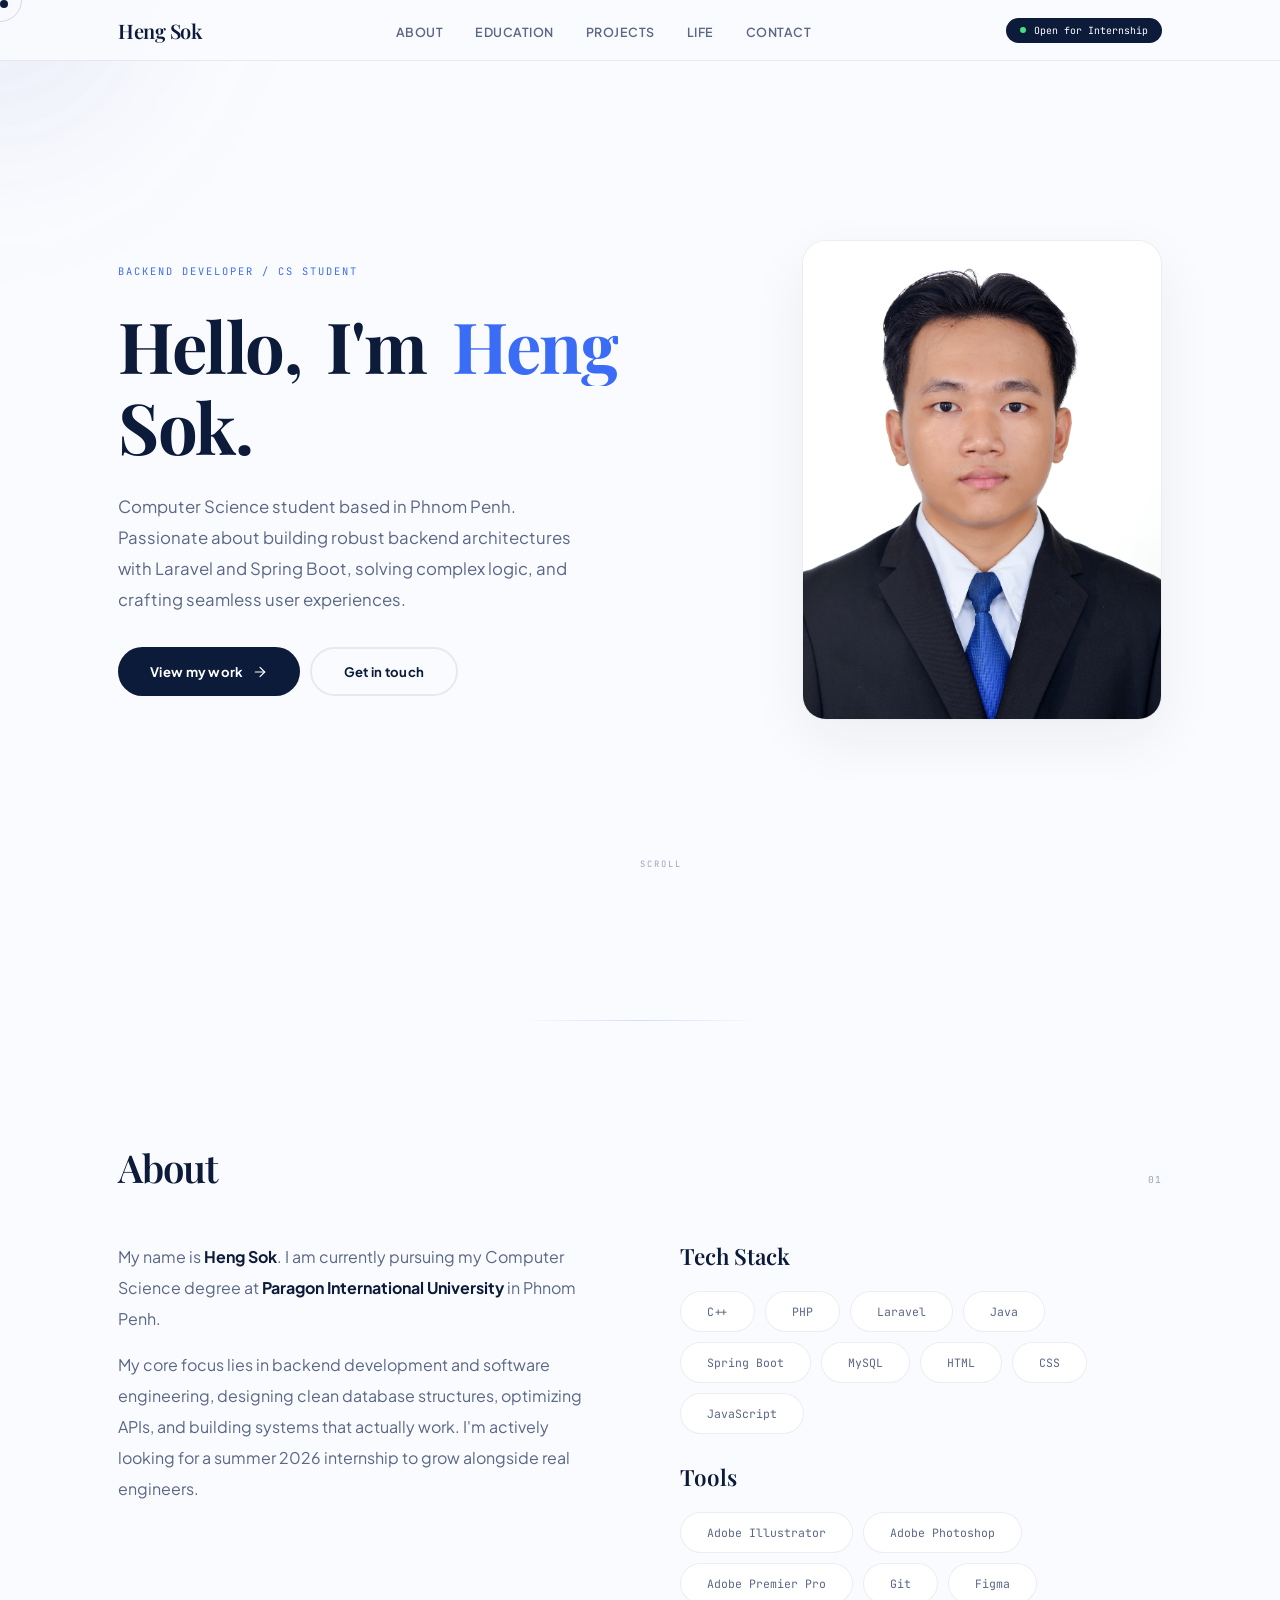
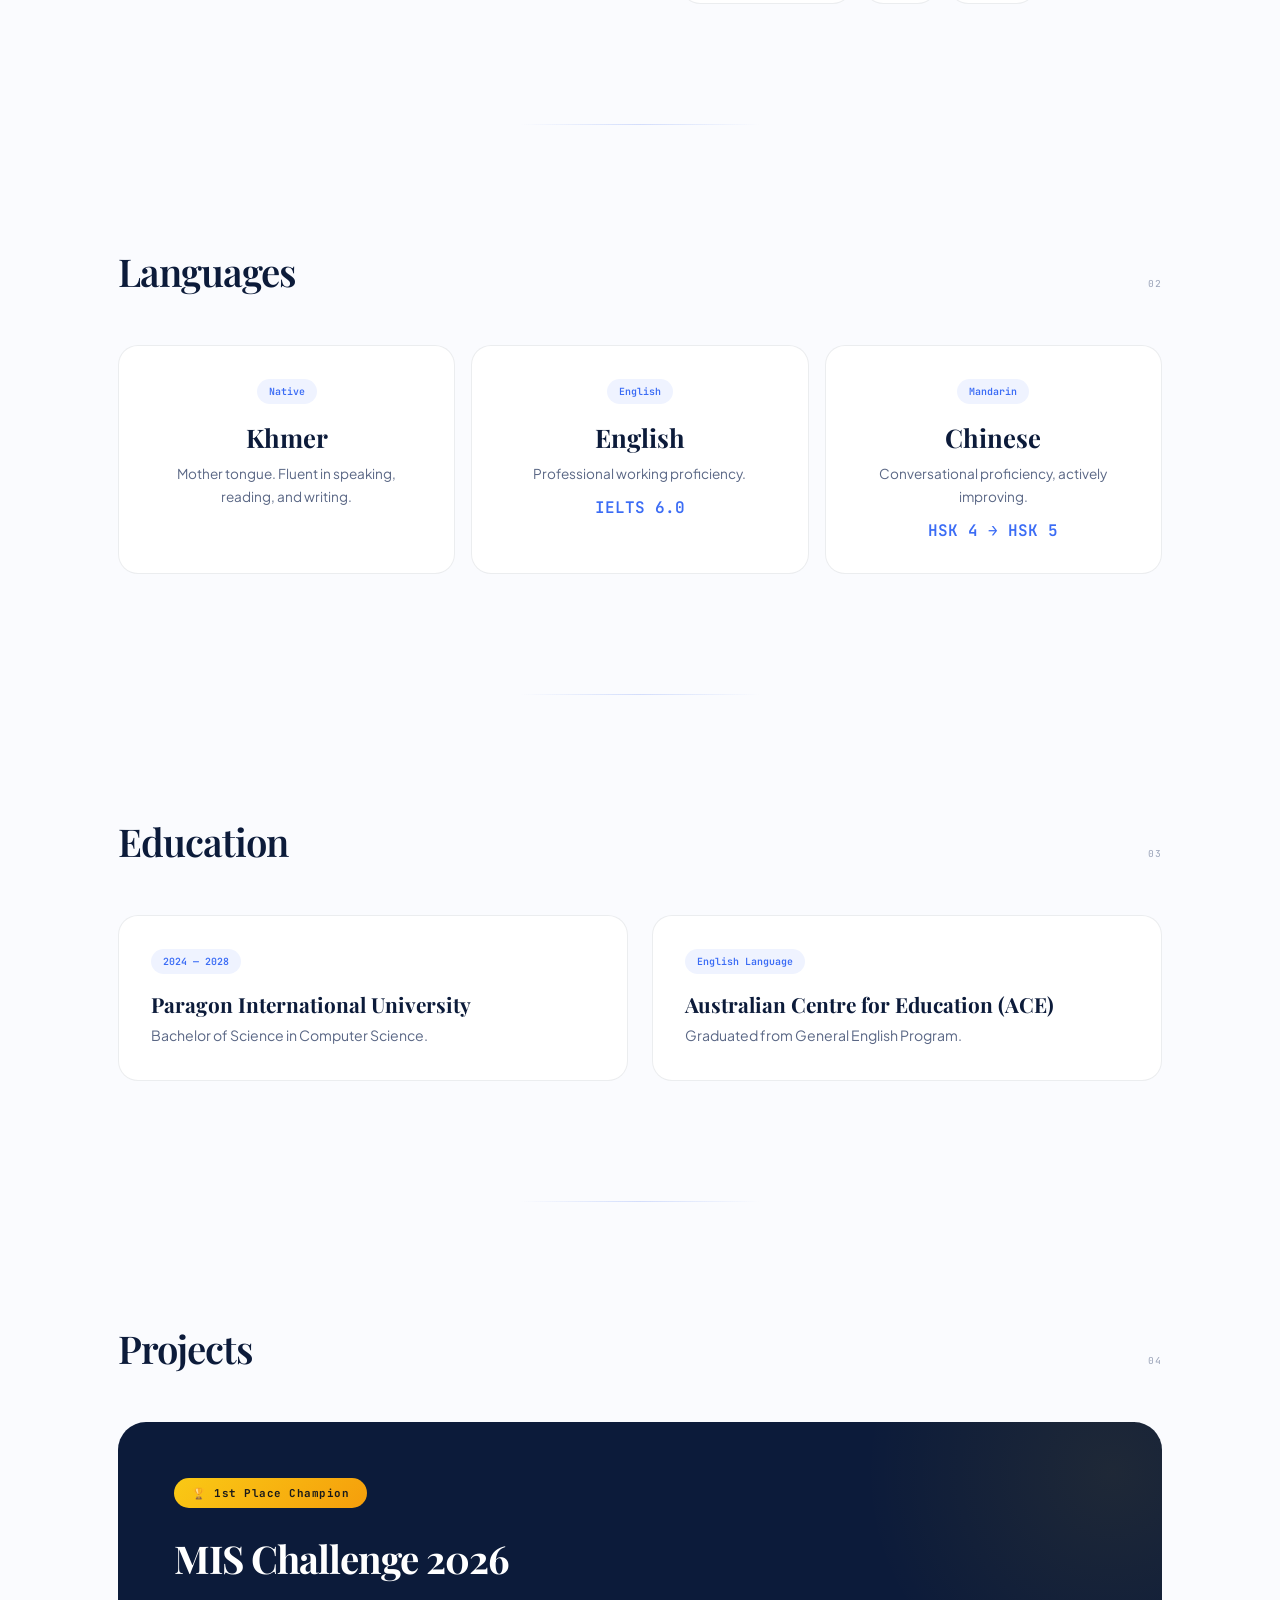
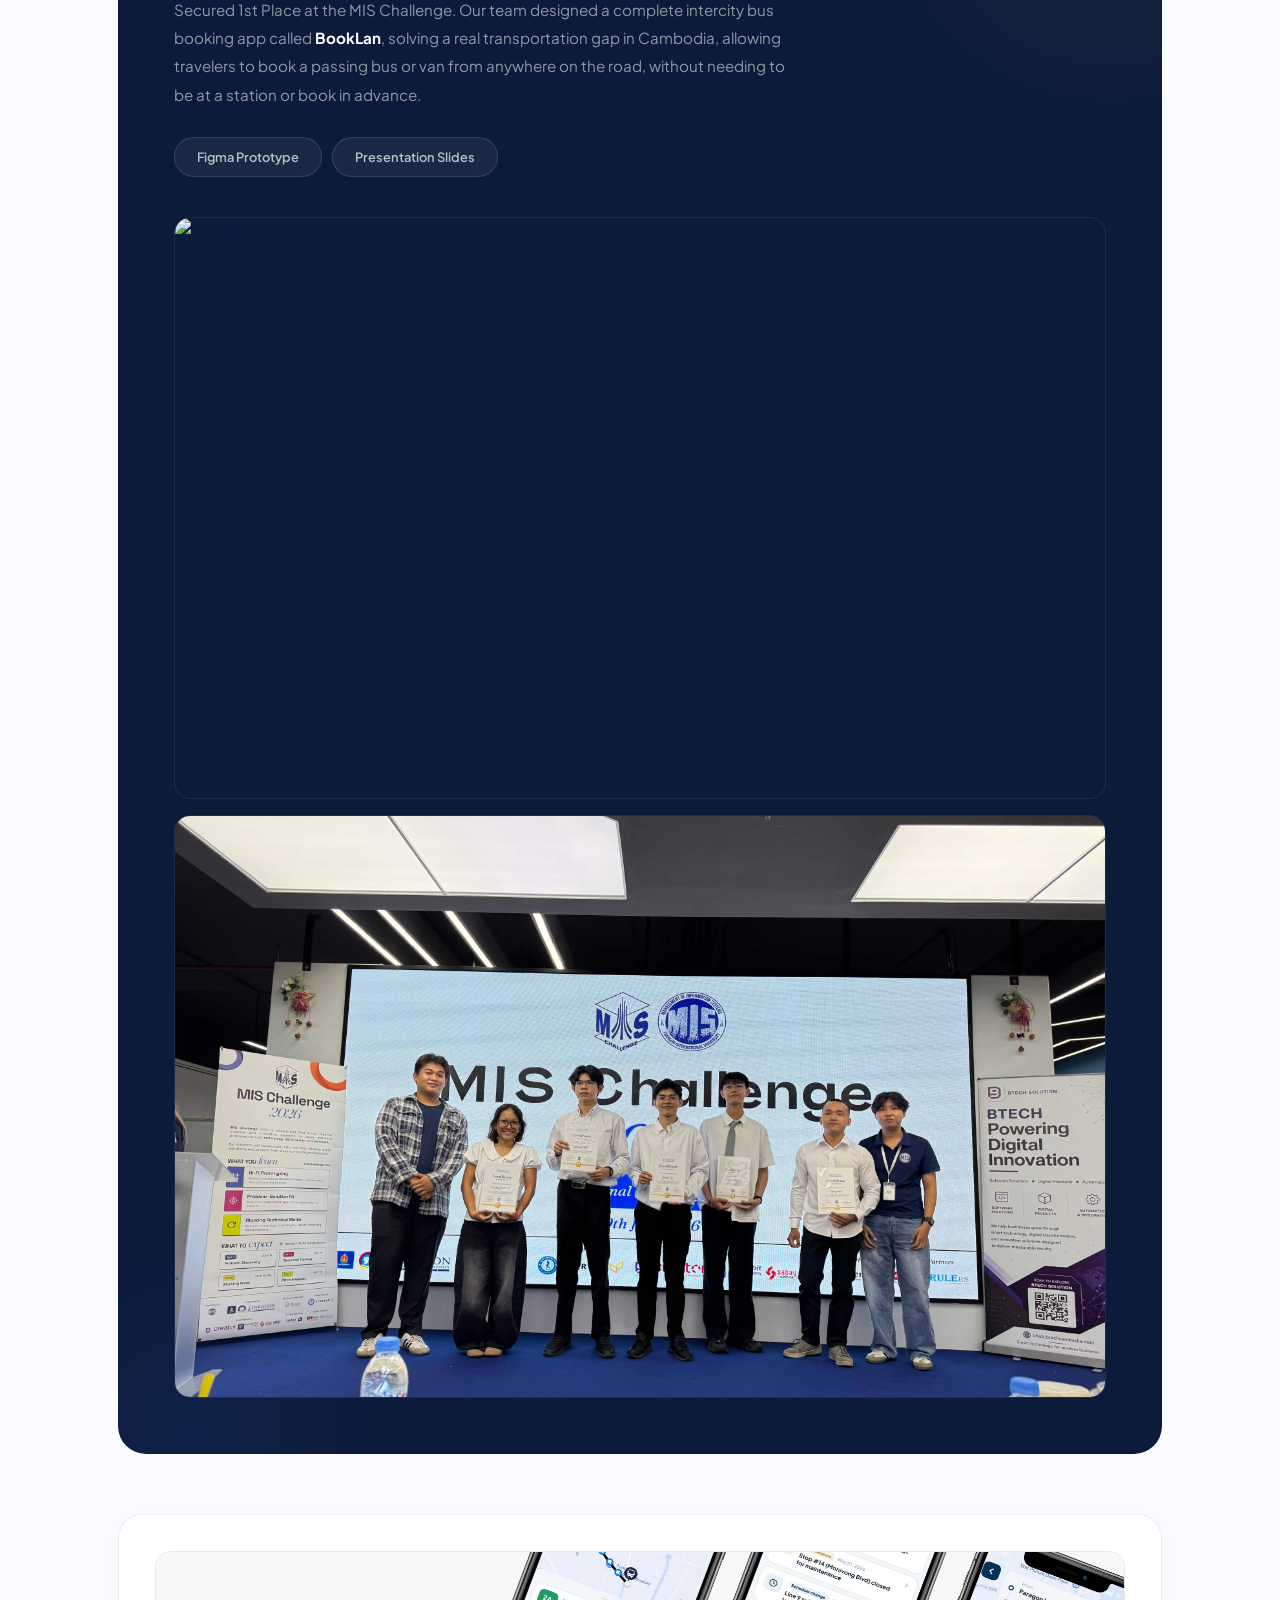
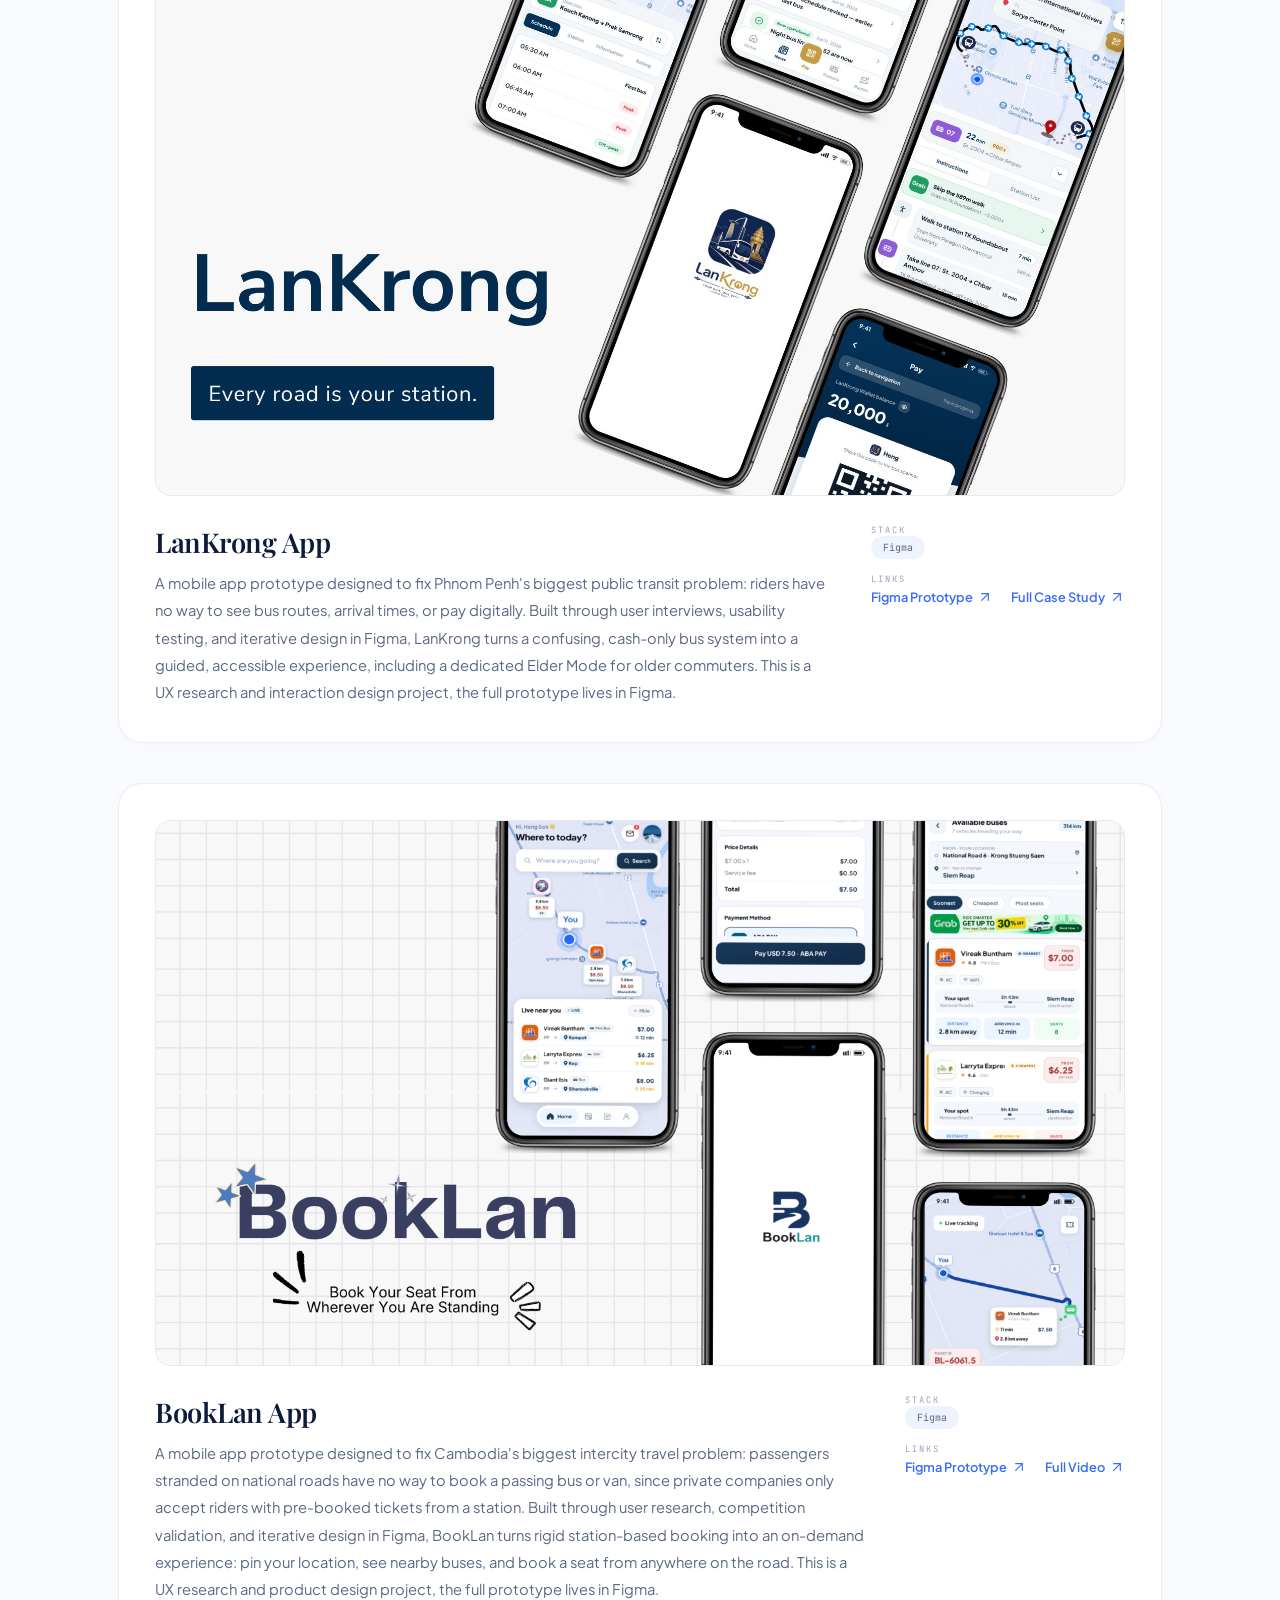
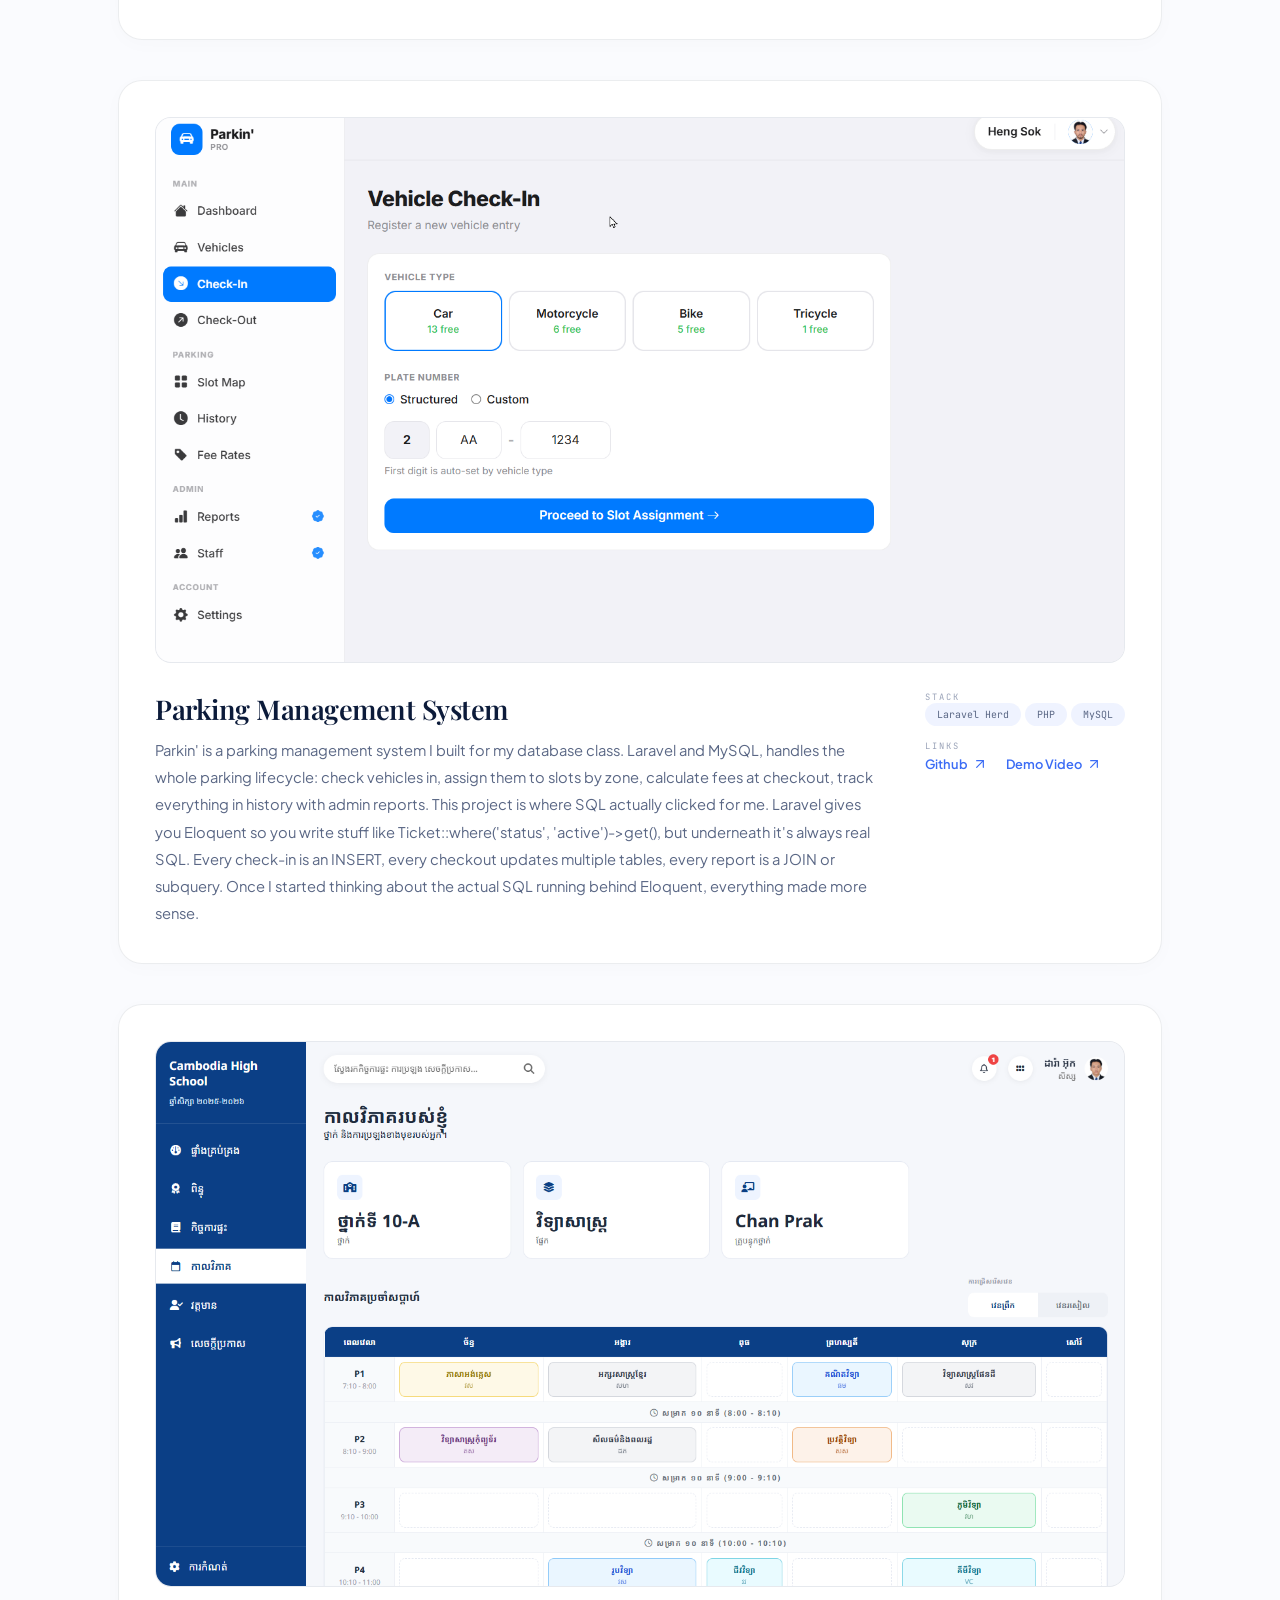
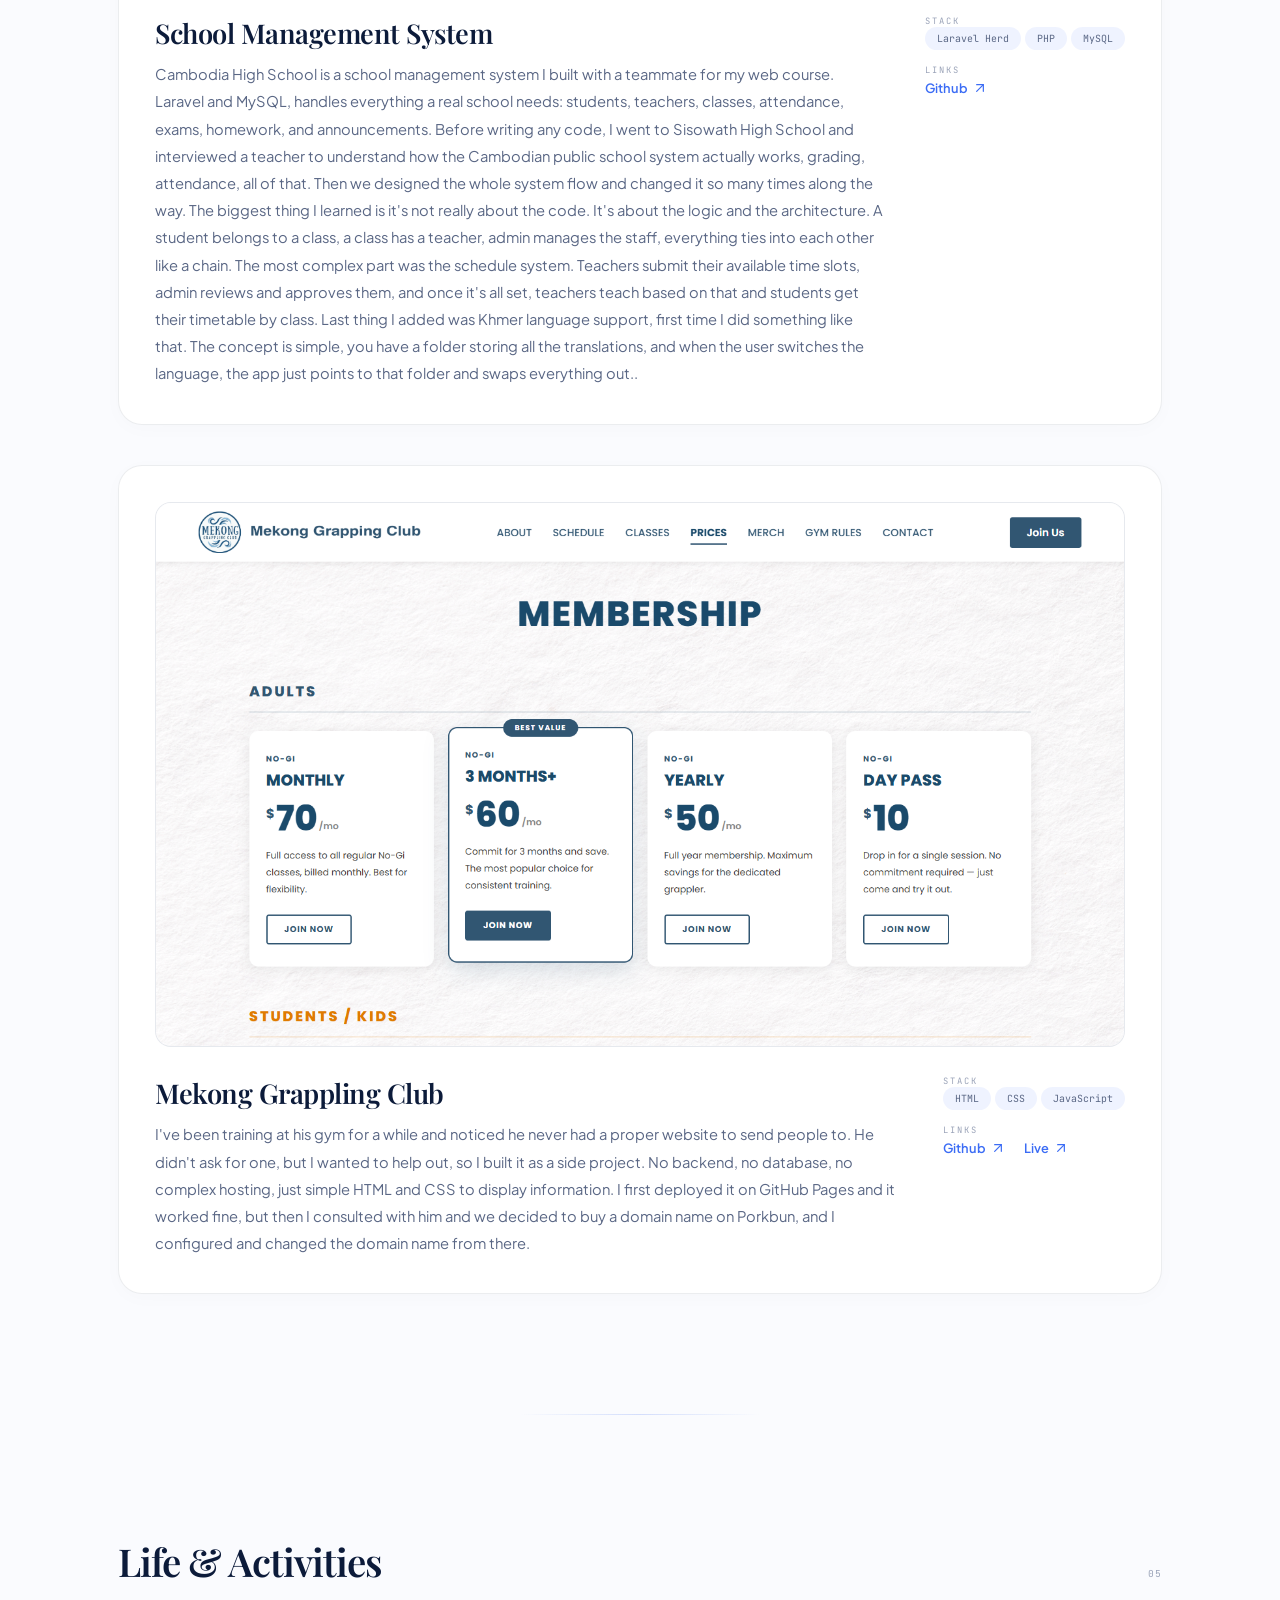
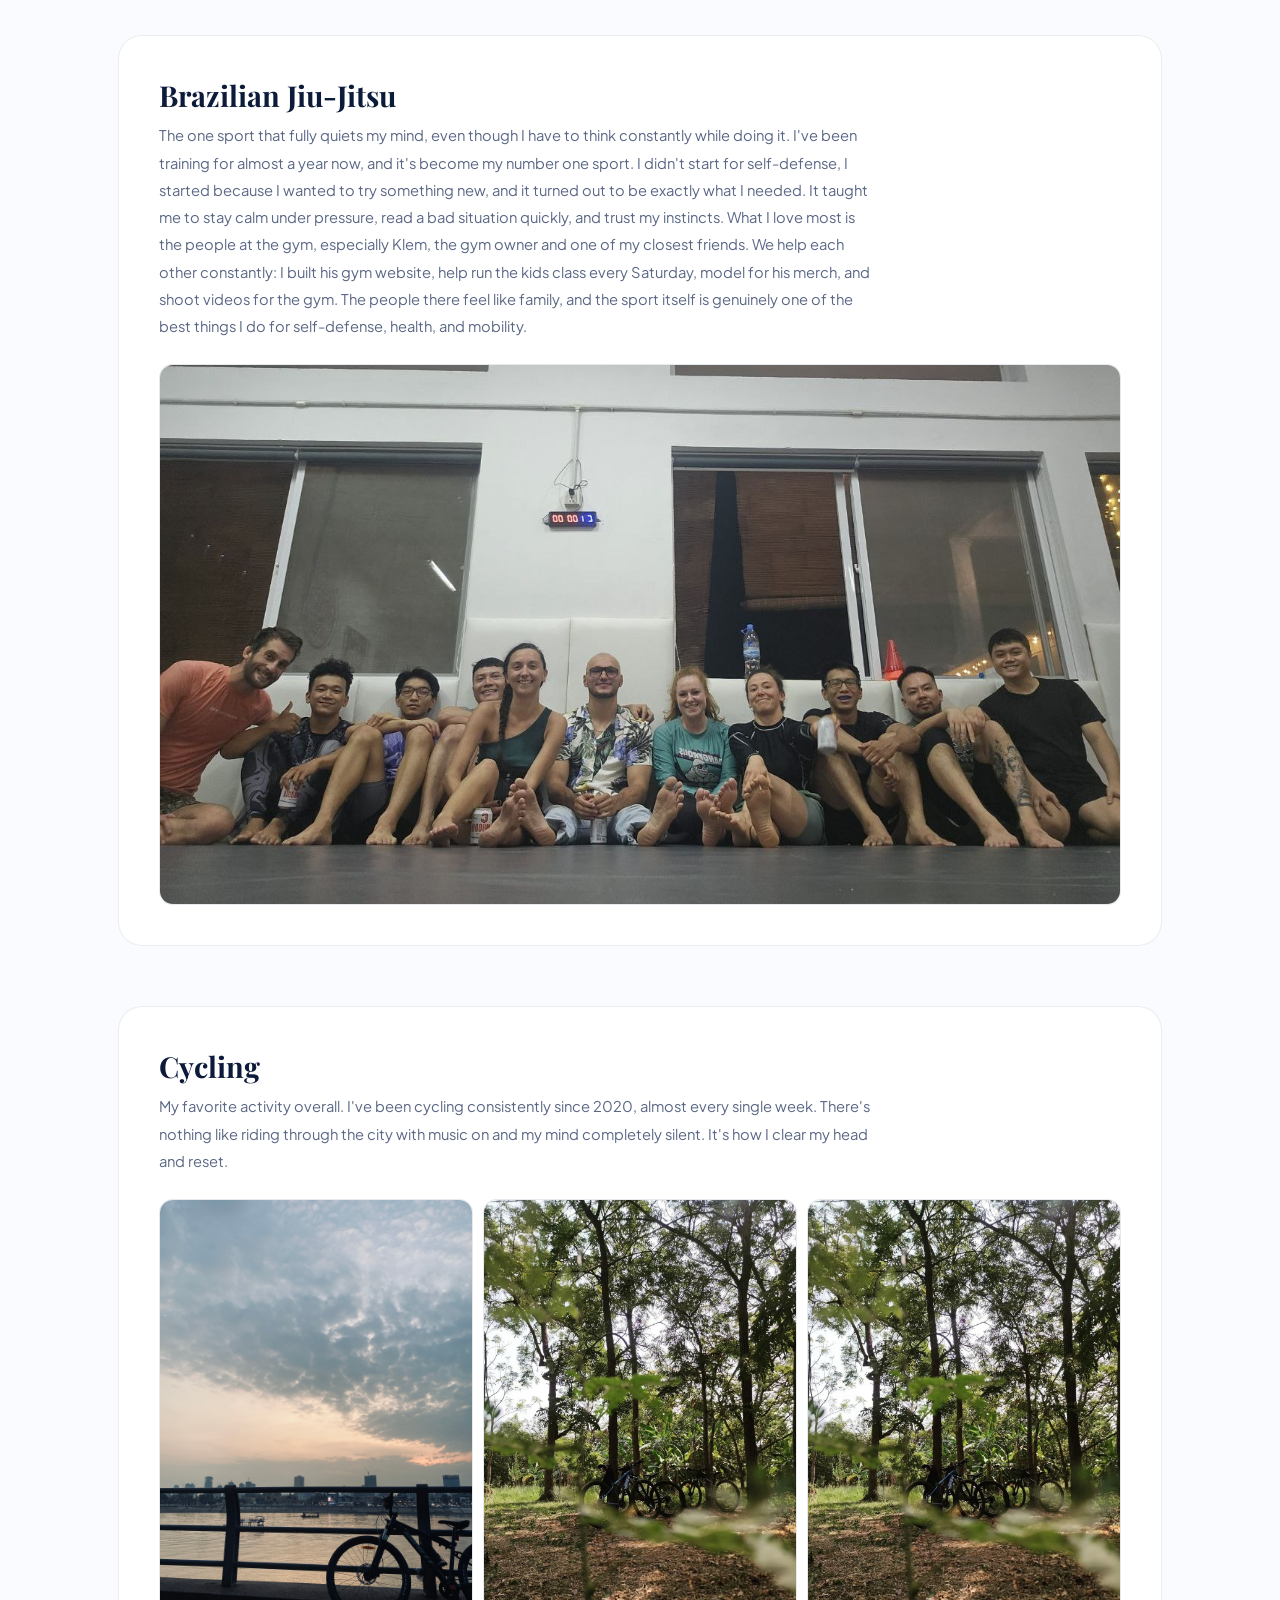
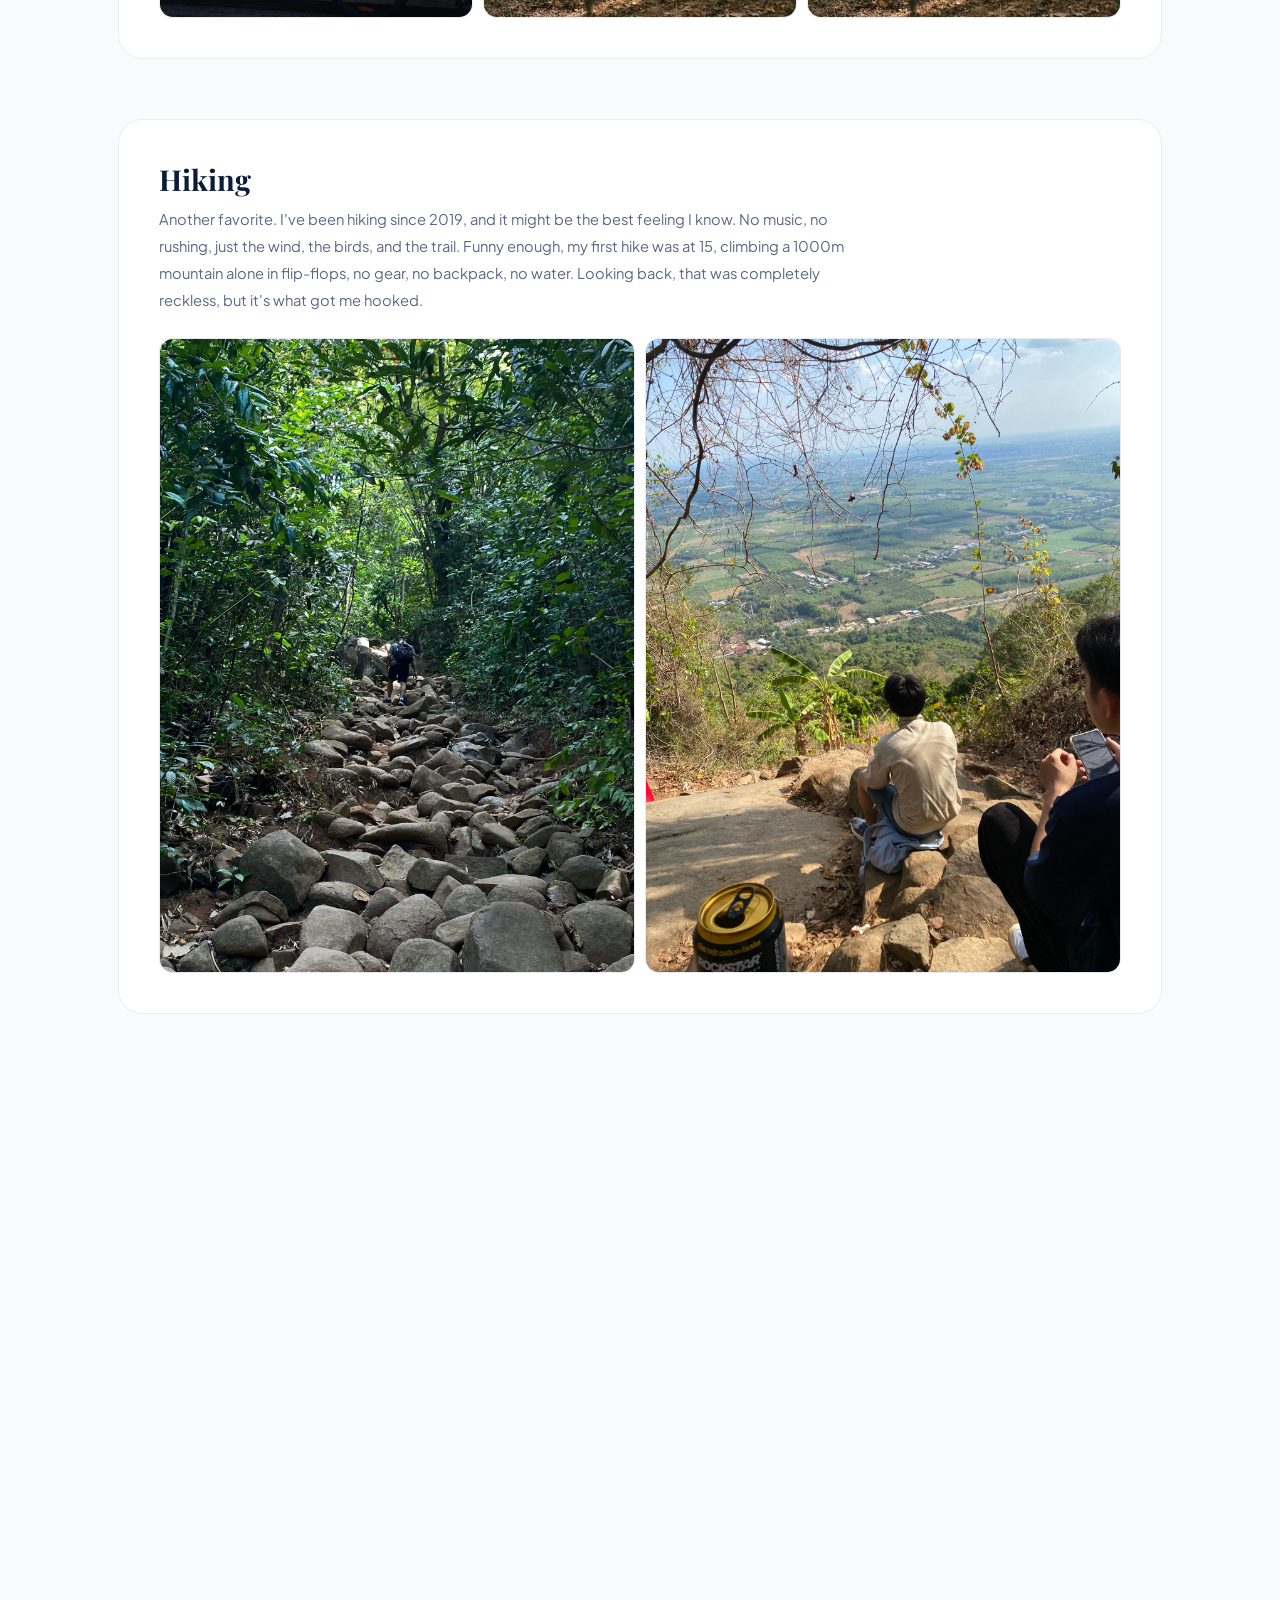
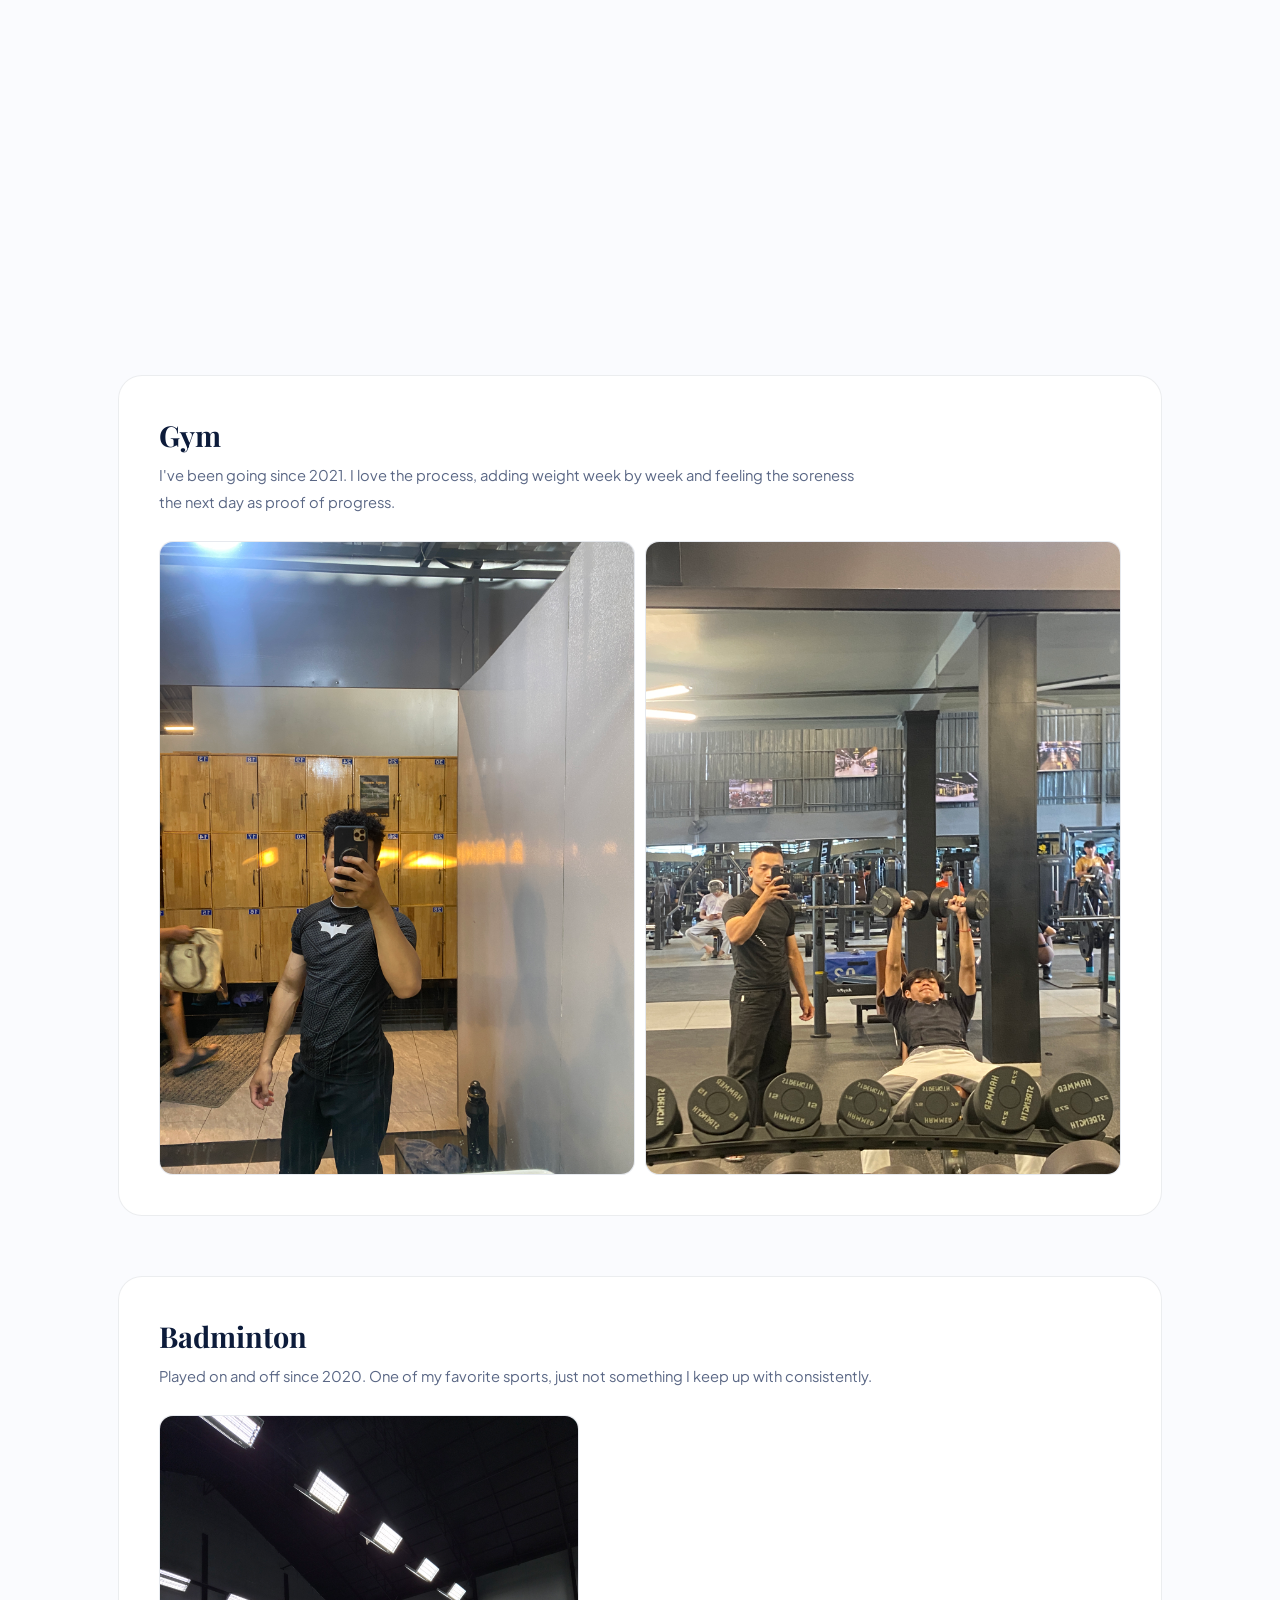
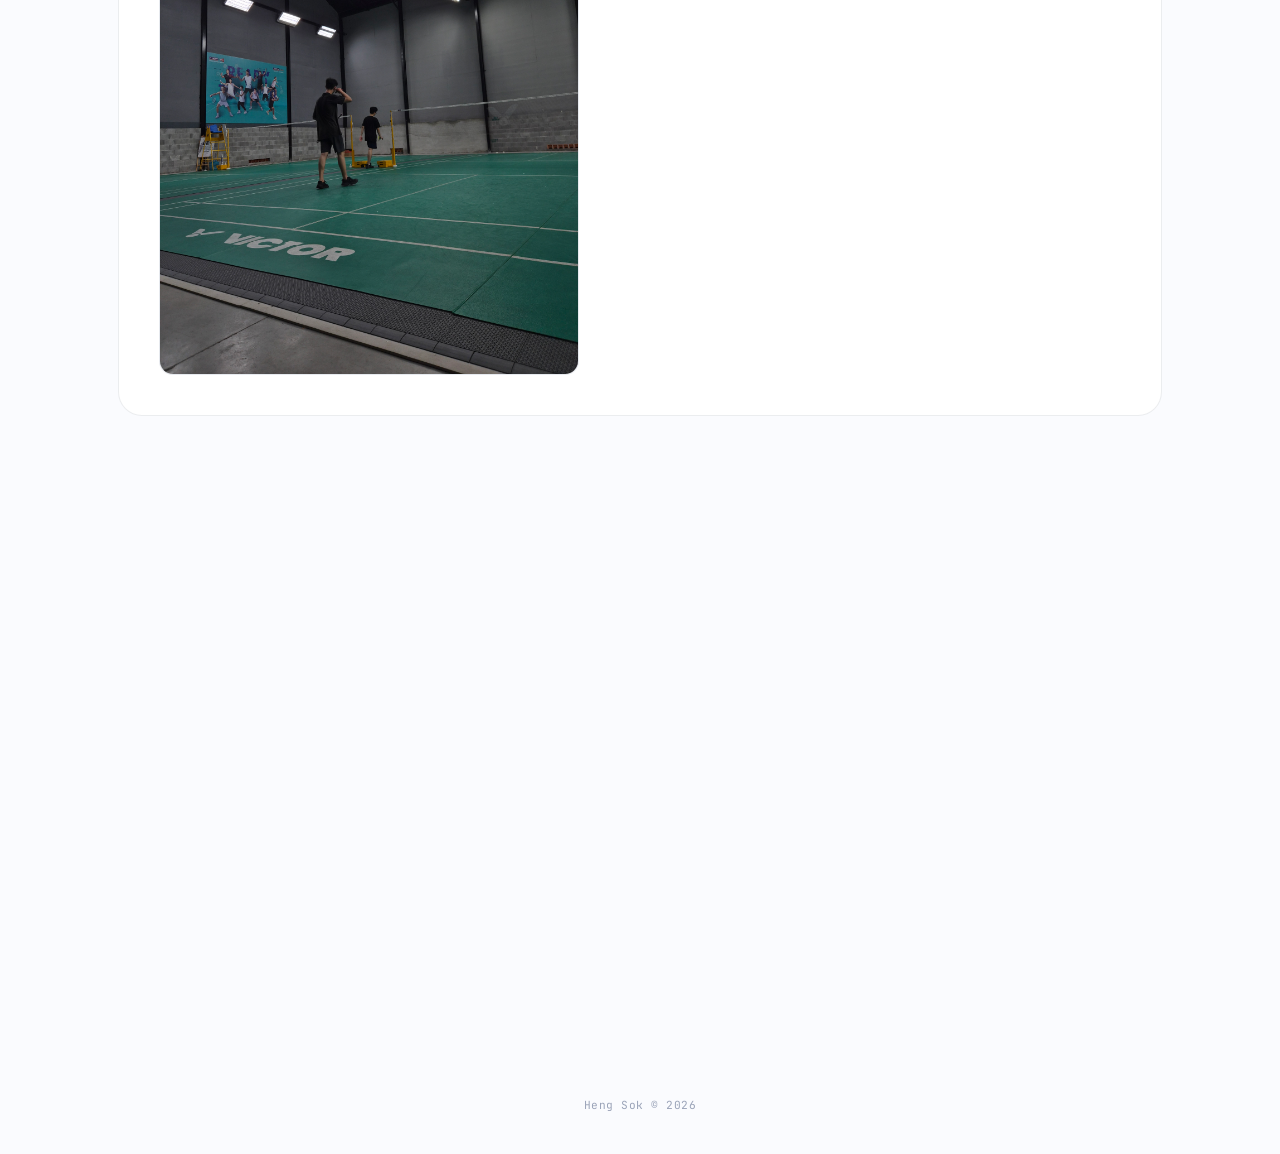
==== index.html @ d1a11aca "fix link" ====
<!DOCTYPE html>
<html lang="en">
<head>
  <meta charset="UTF-8">
  <meta name="viewport" content="width=device-width, initial-scale=1.0">
  <title>Heng Sok - Portfolio</title>
  <link href="https://fonts.googleapis.com/css2?family=Plus+Jakarta+Sans:ital,wght@0,300;0,400;0,500;0,600;0,700;0,800&family=Playfair+Display:ital,wght@0,400;0,500;0,600;0,700;1,400;1,500&family=JetBrains+Mono:wght@400;500&display=swap" rel="stylesheet">
  <link rel="stylesheet" href="style.css">
</head>
<body>

  <div class="cur" id="cur"></div>
  <div class="cur-r" id="ring"></div>
  <div class="orb" id="orb"></div>
  <div class="orb2" id="orb2"></div>
  <div class="prog" id="prog"></div>

<nav id="nav">
  <div class="nav-inner">
    <a href="index.html" class="logo">Heng Sok</a>
    <ul class="nav-links">
      <li><a href="#about">About</a></li>
      <li><a href="#education">Education</a></li>
      <li><a href="#projects">Projects</a></li>
      <li><a href="#life">Life</a></li>
      <li><a href="#contact">Contact</a></li>
    </ul>
    <div class="nav-badge"><span class="nav-dot"></span>Open for Internship</div>
  </div>
</nav>

  <div class="wrap">

    <!-- HERO -->
    <section class="hero">
      <div class="hero-grid">
        <div>
          <div class="hero-pre"><span>Backend Developer / CS Student</span></div>
          <h1>
            <span class="w"><span>Hello,</span></span>
            <span class="w"><span>I'm</span></span>
            <span class="w"><span class="it-color">Heng</span></span>
            <span class="w"><span>Sok.</span></span>
          </h1>
          <p class="hero-desc">Computer Science student based in Phnom Penh. Passionate about building robust backend architectures with Laravel and Spring Boot, solving complex logic, and crafting seamless user experiences.</p>
          <div class="hero-btns">
            <a href="#projects" class="btn btn-fill">View my work <svg class="ic" viewBox="0 0 24 24"><line x1="5" y1="12" x2="19" y2="12"/><polyline points="12 5 19 12 12 19"/></svg></a>
            <a href="#contact" class="btn btn-ghost">Get in touch</a>
          </div>
        </div>
        <div class="hero-photo">
          <img src="images/profile.jpg" alt="Heng Sok" class="photo-fit">
        </div>
      </div>
      <div class="scroll-cue"><div class="scroll-arrow"></div><span>scroll</span></div>
    </section>

    <div class="spacer"></div><div class="glow-divider"></div><div class="spacer"></div>

    <!-- ABOUT -->
    <section id="about">
      <div class="s-head reveal"><h2>About</h2><span class="n">01</span></div>
      <div class="about-cols">
        <div class="about-text reveal">
          <p>My name is <strong>Heng Sok</strong>. I am currently pursuing my Computer Science degree at <strong>Paragon International University</strong> in Phnom Penh.</p>
          <p>My core focus lies in backend development and software engineering, designing clean database structures, optimizing APIs, and building systems that actually work. I'm actively looking for a summer 2026 internship to grow alongside real engineers.</p>
        </div>
        <div class="reveal reveal-d1">
      <div style="margin-bottom:28px">
        <div class="s-head" style="margin-bottom:16px"><h3>Tech Stack</h3></div>
        <div class="skills-float">
          <span class="s-pill">C++</span>
          <span class="s-pill">PHP</span>
          <span class="s-pill">Laravel</span>
          <span class="s-pill">Java</span>
          <span class="s-pill">Spring Boot</span>
          <span class="s-pill">MySQL</span>
          <span class="s-pill">HTML</span>
          <span class="s-pill">CSS</span>
          <span class="s-pill">JavaScript</span>
        </div>
      </div>
      <div>
        <div class="s-head" style="margin-bottom:16px"><h3>Tools</h3></div>
        <div class="skills-float">
          <span class="s-pill">Adobe Illustrator</span>
          <span class="s-pill">Adobe Photoshop</span>
          <span class="s-pill">Adobe Premier Pro</span>
          <span class="s-pill">Git</span>
          <span class="s-pill">Figma</span>
        </div>
      </div>
    </div>
      </div>
    </section>

    <div class="spacer"></div><div class="glow-divider"></div><div class="spacer"></div>

<section id="languages">
  <div class="s-head reveal"><h2>Languages</h2><span class="n">02</span></div>
  <div class="reveal" style="display:grid;grid-template-columns:repeat(3,1fr);gap:16px">

    <div class="edu-card" style="text-align:center">
      <span class="edu-badge">Native</span>
      <h3 style="font-size:1.6rem;margin-bottom:8px">Khmer</h3>
      <p style="font-size:0.85rem">Mother tongue. Fluent in speaking, reading, and writing.</p>
    </div>

    <div class="edu-card" style="text-align:center">
      <span class="edu-badge">English</span>
      <h3 style="font-size:1.6rem;margin-bottom:8px">English</h3>
      <p style="font-size:0.85rem">Professional working proficiency.</p>
      <div class="edu-score" style="margin-top:12px;font-size:1rem;color:var(--blue)">IELTS 6.0</div>
    </div>

    <div class="edu-card" style="text-align:center">
      <span class="edu-badge">Mandarin</span>
      <h3 style="font-size:1.6rem;margin-bottom:8px">Chinese</h3>
      <p style="font-size:0.85rem">Conversational proficiency, actively improving.</p>
      <div class="edu-score" style="margin-top:12px;font-size:1rem;color:var(--blue)">HSK 4 &rarr; HSK 5</div>
    </div>

  </div>
</section>

    <div class="spacer"></div><div class="glow-divider"></div><div class="spacer"></div>

    <!-- EDUCATION -->
    <section id="education">
      <div class="s-head reveal"><h2>Education</h2><span class="n">03</span></div>
      <div class="edu-grid reveal">

        <div class="edu-card">
          <span class="edu-badge">2024 &mdash; 2028</span>
          <h3>Paragon International University</h3>
          <p>Bachelor of Science in Computer Science.
        </div>

        <div class="edu-card">
          <span class="edu-badge">English Language</span>
          <h3>Australian Centre for Education (ACE)</h3>
          <p>Graduated from General English Program.</p>
        </div>

      </div>
    </section>

    <div class="spacer"></div><div class="glow-divider"></div><div class="spacer"></div>

    <!-- PROJECTS -->
    <section id="projects">
      <div class="s-head reveal"><h2>Projects</h2><span class="n">04</span></div>

      <!-- MIS Challenge -->
      <div class="mis-card reveal">
        <span class="mis-tag">&#127942; 1st Place Champion</span>
        <h3 class="mis-title">MIS Challenge 2026</h3>
        <p class="mis-desc">
          Secured 1st Place at the MIS Challenge. Our team designed a complete intercity bus booking app called <strong>BookLan</strong>, solving a real transportation gap in Cambodia, allowing travelers to book a passing bus or van from anywhere on the road, without needing to be at a station or book in advance.
        </p>
        <div class="mis-links">
          <a href="https://www.figma.com/proto/e6fx794L1o7bO24l9gcjP2/MIS-Challenge-2026?node-id=372-25570&p=f&t=g76YZ656spLCaCDP-0&scaling=scale-down&content-scaling=fixed&page-id=372%3A25570&starting-point-node-id=543%3A37488&show-proto-sidebar=1&fuid=1606556431266785377" target="_blank" class="mis-link-btn">Figma Prototype</a>
          <a href="https://canva.link/w1b40knwm28mtsy" target="_blank" class="mis-link-btn">Presentation Slides</a>
        </div>
        <div class="mis-grid">
          <div class="mis-team-img" data-tilt>
            <img src="images/mis_challenge2.jpg" alt="MIS Team" class="photo-fit">
          </div>
          <div class="mis-app-img" data-tilt>
            <img src="images/mis_challenge1.jpg" alt="MIS App" class="photo-fit">
          </div>
        </div>
</div>

      <!-- LanKrong App -->
<div class="proj reveal">
  <div class="proj-media" data-tilt>
    <img src="images/LanKrong_snippet.jpg" alt="LanKrong App" class="photo-fit">
  </div>
  <div class="proj-info">
    <div class="proj-info-main">
      <h3>LanKrong App</h3>
      <p>A mobile app prototype designed to fix Phnom Penh's biggest public transit problem: riders have no way to see bus routes, arrival times, or pay digitally. Built through user interviews, usability testing, and iterative design in Figma, LanKrong turns a confusing, cash-only bus system into a guided, accessible experience, including a dedicated Elder Mode for older commuters. This is a UX research and interaction design project, the full prototype lives in Figma.</p>
          </div>
          <div class="proj-meta">
            <div>
              <div class="proj-meta-label">Stack</div>
              <div class="proj-meta-tags">
                <span class="proj-meta-tag">Figma</span>
              </div>
            </div>
            <div>
              <div class="proj-meta-label">Links</div>
              <div class="proj-links">
                <a href="https://www.figma.com/proto/M7PWuujDWmrPYKmBRuJe3l/Official-Bus-App-Final?node-id=8051-1288" target="_blank">Figma Prototype <svg class="ic" viewBox="0 0 24 24"><line x1="7" y1="17" x2="17" y2="7"/><polyline points="7 7 17 7 17 17"/></svg></a>
                <a href="hci.html#hci-projects" target="_blank">Full Case Study <svg class="ic" viewBox="0 0 24 24"><line x1="7" y1="17" x2="17" y2="7"/><polyline points="7 7 17 7 17 17"/></svg></a>
              </div>
            </div>
          </div>
        </div>
      </div>

      <!-- BookLan App -->
      <div class="proj reveal">
        <div class="proj-media" data-tilt>
          <img src="images/BookLan_snippet.jpg" alt="BookLan App" class="photo-fit">
        </div>
        <div class="proj-info">
          <div class="proj-info-main">
            <h3>BookLan App</h3>
            <p>A mobile app prototype designed to fix Cambodia's biggest intercity travel problem: passengers stranded on national roads have no way to book a passing bus or van, since private companies only accept riders with pre-booked tickets from a station. Built through user research, competition validation, and iterative design in Figma, BookLan turns rigid station-based booking into an on-demand experience: pin your location, see nearby buses, and book a seat from anywhere on the road. This is a UX research and product design project, the full prototype lives in Figma.</p>
          </div>
          <div class="proj-meta">
            <div>
              <div class="proj-meta-label">Stack</div>
              <div class="proj-meta-tags">
                <span class="proj-meta-tag">Figma</span>
              </div>
            </div>
            <div>
              <div class="proj-meta-label">Links</div>
              <div class="proj-links">
                <a href="https://www.figma.com/proto/e6fx794L1o7bO24l9gcjP2/MIS-Challenge-2026?node-id=372-25570&p=f&t=g76YZ656spLCaCDP-0&scaling=scale-down&content-scaling=fixed&page-id=372%3A25570&starting-point-node-id=543%3A37488&show-proto-sidebar=1&fuid=1606556431266785377" target="_blank">Figma Prototype <svg class="ic" viewBox="0 0 24 24"><line x1="7" y1="17" x2="17" y2="7"/><polyline points="7 7 17 7 17 17"/></svg></a>
                <a href="https://www.youtube.com/watch?v=WMm34ga4DQU&t=4s" target="_blank">Full Video <svg class="ic" viewBox="0 0 24 24"><line x1="7" y1="17" x2="17" y2="7"/><polyline points="7 7 17 7 17 17"/></svg></a>
              </div>
            </div>
          </div>
        </div>
      </div>

      <!-- Parking Management System -->
      <div class="proj reveal">
        <div class="proj-media" data-tilt>
          <img src="images/parking_management_system_snippet.png" alt="Parking Management System" class="photo-fit">
        </div>
        <div class="proj-info">
          <div class="proj-info-main">
            <h3>Parking Management System</h3>
            <p>Parkin' is a parking management system I built for my database class. Laravel and MySQL, handles the whole parking lifecycle: check vehicles in, assign them to slots by zone, calculate fees at checkout, track everything in history with admin reports. This project is where SQL actually clicked for me. Laravel gives you Eloquent so you write stuff like Ticket::where('status', 'active')->get(), but underneath it's always real SQL. Every check-in is an INSERT, every checkout updates multiple tables, every report is a JOIN or subquery. Once I started thinking about the actual SQL running behind Eloquent, everything made more sense.</p>
          </div>
          <div class="proj-meta">
            <div>
              <div class="proj-meta-label">Stack</div>
              <div class="proj-meta-tags">
                <span class="proj-meta-tag">Laravel Herd</span>
                <span class="proj-meta-tag">PHP</span>
                <span class="proj-meta-tag">MySQL</span>
              </div>
            </div>
            <div>
              <div class="proj-meta-label">Links</div>
              <div class="proj-links">
                <a href="https://github.com/gnehkos/database_parking_management_system" target="_blank">Github <svg class="ic" viewBox="0 0 24 24"><line x1="7" y1="17" x2="17" y2="7"/><polyline points="7 7 17 7 17 17"/></svg></a>
                <a href="https://www.youtube.com/watch?v=fdv3JMDx4bU" target="_blank">Demo Video <svg class="ic" viewBox="0 0 24 24"><line x1="7" y1="17" x2="17" y2="7"/><polyline points="7 7 17 7 17 17"/></svg></a>
              </div>
            </div>
          </div>
        </div>
      </div>

      <!-- School Management System -->
      <div class="proj reveal">
        <div class="proj-media" data-tilt>
          <img src="images/school_management_system_snippet.png" alt="School Management System" class="photo-fit">
        </div>
        <div class="proj-info">
          <div class="proj-info-main">
            <h3>School Management System</h3>
            <p>Cambodia High School is a school management system I built with a teammate for my web course. Laravel and MySQL, handles everything a real school needs: students, teachers, classes, attendance, exams, homework, and announcements. Before writing any code, I went to Sisowath High School and interviewed a teacher to understand how the Cambodian public school system actually works, grading, attendance, all of that. Then we designed the whole system flow and changed it so many times along the way. The biggest thing I learned is it's not really about the code. It's about the logic and the architecture. A student belongs to a class, a class has a teacher, admin manages the staff, everything ties into each other like a chain. The most complex part was the schedule system. Teachers submit their available time slots, admin reviews and approves them, and once it's all set, teachers teach based on that and students get their timetable by class. Last thing I added was Khmer language support, first time I did something like that. The concept is simple, you have a folder storing all the translations, and when the user switches the language, the app just points to that folder and swaps everything out..</p>
          </div>
          <div class="proj-meta">
            <div>
              <div class="proj-meta-label">Stack</div>
              <div class="proj-meta-tags">
                <span class="proj-meta-tag">Laravel Herd</span>
                <span class="proj-meta-tag">PHP</span>
                <span class="proj-meta-tag">MySQL</span>
              </div>
            </div>
            <div>
              <div class="proj-meta-label">Links</div>
              <div class="proj-links">
                <a href="https://github.com/blotalt/school_system" target="_blank">Github <svg class="ic" viewBox="0 0 24 24"><line x1="7" y1="17" x2="17" y2="7"/><polyline points="7 7 17 7 17 17"/></svg></a>
              </div>
            </div>
          </div>
        </div>
      </div>

      <!-- Mekong Grappling Club -->
      <div class="proj reveal">
        <div class="proj-media" data-tilt>
          <img src="images/mekong_grappling_club_snippet.png" alt="Mekong Grappling Club" class="photo-fit">
        </div>
        <div class="proj-info">
          <div class="proj-info-main">
            <h3>Mekong Grappling Club</h3>
            <p>I've been training at his gym for a while and noticed he never had a proper website to send people to. He didn't ask for one, but I wanted to help out, so I built it as a side project. No backend, no database, no complex hosting, just simple HTML and CSS to display information. I first deployed it on GitHub Pages and it worked fine, but then I consulted with him and we decided to buy a domain name on Porkbun, and I configured and changed the domain name from there.</p>
          </div>
          <div class="proj-meta">
            <div>
              <div class="proj-meta-label">Stack</div>
              <div class="proj-meta-tags">
                <span class="proj-meta-tag">HTML</span>
                <span class="proj-meta-tag">CSS</span>
                <span class="proj-meta-tag">JavaScript</span>
              </div>
            </div>
            <div>
              <div class="proj-meta-label">Links</div>
              <div class="proj-links">
                <a href="https://github.com/gnehkos/mekong-grappling-club" target="_blank">Github <svg class="ic" viewBox="0 0 24 24"><line x1="7" y1="17" x2="17" y2="7"/><polyline points="7 7 17 7 17 17"/></svg></a>
                <a href="https://www.mekonggrapplingclub.com/" target="_blank">Live <svg class="ic" viewBox="0 0 24 24"><line x1="7" y1="17" x2="17" y2="7"/><polyline points="7 7 17 7 17 17"/></svg></a>
              </div>
            </div>
          </div>
        </div>
      </div>

      

    </section>

    <div class="spacer"></div><div class="glow-divider"></div><div class="spacer"></div>


   <!-- LIFE -->
      <section id="life">
        <div class="s-head reveal"><h2>Life & Activities</h2><span class="n">05</span></div>

        <div class="life-block reveal">
          <div class="life-header">
            <h3>Brazilian Jiu-Jitsu</h3>
            <p>The one sport that fully quiets my mind, even though I have to think constantly while doing it. I've been training for almost a year now, and it's become my number one sport. I didn't start for self-defense, I started because I wanted to try something new, and it turned out to be exactly what I needed. It taught me to stay calm under pressure, read a bad situation quickly, and trust my instincts. What I love most is the people at the gym, especially Klem, the gym owner and one of my closest friends. We help each other constantly: I built his gym website, help run the kids class every Saturday, model for his merch, and shoot videos for the gym. The people there feel like family, and the sport itself is genuinely one of the best things I do for self-defense, health, and mobility.</p>
          </div>
          <div class="life-gallery g1-h">
            <div class="life-img"><img src="images/jiujitsu1.JPG" alt="Brazilian Jiu-Jitsu" class="photo-fit" loading="lazy"></div>
          </div>
        </div>

        <div class="life-block reveal">
          <div class="life-header">
            <h3>Cycling</h3>
            <p>My favorite activity overall. I've been cycling consistently since 2020, almost every single week. There's nothing like riding through the city with music on and my mind completely silent. It's how I clear my head and reset.</p>
          </div>
          <div class="life-gallery g3">
            <div class="life-img"><img src="images/cycling1.jpg" alt="Cycling" class="photo-fit" loading="lazy"></div>
            <div class="life-img"><img src="images/cycling2.jpg" alt="Cycling" class="photo-fit" loading="lazy"></div>
            <div class="life-img"><img src="images/cycling3.jpg" alt="Cycling" class="photo-fit" loading="lazy"></div>
          </div>
        </div>

        <div class="life-block reveal">
          <div class="life-header">
            <h3>Hiking</h3>
            <p>Another favorite. I've been hiking since 2019, and it might be the best feeling I know. No music, no rushing, just the wind, the birds, and the trail. Funny enough, my first hike was at 15, climbing a 1000m mountain alone in flip-flops, no gear, no backpack, no water. Looking back, that was completely reckless, but it's what got me hooked.</p>
          </div>
          <div class="life-gallery g2">
            <div class="life-img"><img src="images/hiking1.jpeg" alt="Hiking" class="photo-fit" loading="lazy"></div>
            <div class="life-img"><img src="images/hiking2.jpeg" alt="Hiking" class="photo-fit" loading="lazy"></div>
          </div>
        </div>

        <div class="life-block reveal">
          <div class="life-header">
            <h3>Ping Pong</h3>
            <p>Something I've picked up a lot recently at school. It's become something we do between and after classes almost every day. Fast, fun, and a good way to unwind with classmates.</p>
          </div>
          <div class="life-gallery g2">
            <div class="life-img"><img src="images/pingpong1.jpg" alt="Ping Pong" class="photo-fit" loading="lazy"></div>
            <div class="life-img"><img src="images/pingpong2.jpg" alt="Ping Pong" class="photo-fit" loading="lazy"></div>
          </div>
        </div>

        <div class="life-block reveal">
          <div class="life-header">
            <h3>Gym</h3>
            <p>I've been going since 2021. I love the process, adding weight week by week and feeling the soreness the next day as proof of progress.</p>
          </div>
          <div class="life-gallery g2">
            <div class="life-img"><img src="images/gym1.JPG" alt="Gym" class="photo-fit" loading="lazy"></div>
            <div class="life-img"><img src="images/gym2.JPG" alt="Gym" class="photo-fit" loading="lazy"></div>
          </div>
        </div>

        <div class="life-block reveal">
          <div class="life-header">
            <h3>Badminton</h3>
            <p>Played on and off since 2020. One of my favorite sports, just not something I keep up with consistently.</p>
          </div>
          <div class="life-gallery g1-v">
            <div class="life-img"><img src="images/badminton.jpg" alt="Badminton" class="photo-fit" loading="lazy"></div>
          </div>
        </div>

      </section>

    <!-- CONTACT -->
    <div class="contact-section reveal" id="contact">
      <h2 class="contact-h">Let's build something<br><span class="it-w">together.</span></h2>
      <p class="contact-sub">Open for backend development internships and technical collaboration. Summer 2026.</p>
      <div class="contact-row">
        <a href="tel:+85569296505" class="contact-item">
          <div class="c-ic"><svg class="ic" viewBox="0 0 24 24"><path d="M22 16.92v3a2 2 0 01-2.18 2 19.79 19.79 0 01-8.63-3.07A19.5 19.5 0 013.07 9.81 19.79 19.79 0 01.06 1.18 2 2 0 012.03 0h3a2 2 0 012 1.72c.127.96.361 1.903.7 2.81a2 2 0 01-.45 2.11L6.09 7.91a16 16 0 006 6l1.27-1.27a2 2 0 012.11-.45c.907.339 1.85.573 2.81.7A2 2 0 0122 14.92z"/></svg></div>
          <h4>Phone</h4>
          <p>069 29 65 05</p>
        </a>
        <a href="mailto:its.gnehkos@email.com" class="contact-item">
          <div class="c-ic"><svg class="ic" viewBox="0 0 24 24"><path d="M4 4h16c1.1 0 2 .9 2 2v12c0 1.1-.9 2-2 2H4c-1.1 0-2-.9-2-2V6c0-1.1.9-2 2-2z"/><polyline points="22,6 12,13 2,6"/></svg></div>
          <h4>Email</h4>
          <p>its.gnehkos@email.com</p>
        </a>
        <a href="https://github.com/gnehkos" target="_blank" class="contact-item">
          <div class="c-ic"><svg class="ic" viewBox="0 0 24 24"><path d="M9 19c-5 1.5-5-2.5-7-3m14 6v-3.87a3.37 3.37 0 00-.94-2.61c3.14-.35 6.44-1.54 6.44-7A5.44 5.44 0 0020 4.77 5.07 5.07 0 0019.91 1S18.73.65 16 2.48a13.38 13.38 0 00-7 0C6.27.65 5.09 1 5.09 1A5.07 5.07 0 005 4.77a5.44 5.44 0 00-1.5 3.78c0 5.42 3.3 6.61 6.44 7A3.37 3.37 0 009 18.13V22"/></svg></div>
          <h4>GitHub</h4>
          <p>https://github.com/gnehkos</p>
        </a>
        <a href="https://www.linkedin.com/in/heng-sok-4376203ba/" target="_blank" class="contact-item">
          <div class="c-ic"><svg class="ic" viewBox="0 0 24 24"><path d="M16 8a6 6 0 016 6v7h-4v-7a2 2 0 00-2-2 2 2 0 00-2 2v7h-4v-7a6 6 0 016-6z"/><rect x="2" y="9" width="4" height="12"/><circle cx="4" cy="4" r="2"/></svg></div>
          <h4>LinkedIn</h4>
          <p>Connect with Heng Sok</p>
        </a>
      </div>
    </div>

    <footer>Heng Sok &copy; 2026</footer>
  </div>

  <script src="script.js"></script>
</body>
</html>
---- style.css ----
*{margin:0;padding:0;box-sizing:border-box}
:root{
  --bg:#fafbfe;
  --white:#ffffff;
  --navy:#0c1b3a;
  --navy-mid:#1a2d54;
  --navy-light:#2a4070;
  --blue:#3b6cf5;
  --blue-soft:rgba(59,108,245,0.08);
  --blue-glow:rgba(59,108,245,0.12);
  --text:#0c1b3a;
  --mid:#5a6785;
  --dim:#9aa3b8;
  --line:rgba(12,27,58,0.08);
  --line2:rgba(12,27,58,0.04);
  --display:'Playfair Display',serif;
  --sans:'Plus Jakarta Sans',sans-serif;
  --mono:'JetBrains Mono',monospace;
}
html{scroll-behavior:smooth}
body{background:var(--bg);color:var(--text);font-family:var(--sans);-webkit-font-smoothing:antialiased;overflow-x:hidden;cursor:none}
::selection{background:var(--navy);color:#fff}

.cur{position:fixed;width:8px;height:8px;background:var(--navy);border-radius:50%;pointer-events:none;z-index:9999;transition:transform 0.1s}
.cur-r{position:fixed;width:44px;height:44px;border:1.5px solid rgba(12,27,58,0.15);border-radius:50%;pointer-events:none;z-index:9998;transition:width 0.4s cubic-bezier(0.16,1,0.3,1),height 0.4s cubic-bezier(0.16,1,0.3,1),border-color 0.3s,background 0.3s}
.cur-r.h{width:72px;height:72px;border-color:rgba(59,108,245,0.3);background:rgba(59,108,245,0.04)}

.orb{position:fixed;width:500px;height:500px;border-radius:50%;background:radial-gradient(circle,rgba(59,108,245,0.06),transparent 70%);pointer-events:none;z-index:0;filter:blur(60px)}
.orb2{position:fixed;width:350px;height:350px;border-radius:50%;background:radial-gradient(circle,rgba(12,27,58,0.04),transparent 70%);pointer-events:none;z-index:0;filter:blur(50px)}

.prog{position:fixed;top:0;left:0;height:2px;background:linear-gradient(90deg,var(--navy),var(--blue));z-index:999;width:0}

.ic{width:16px;height:16px;stroke:currentColor;stroke-width:1.8;fill:none;stroke-linecap:round;stroke-linejoin:round;flex-shrink:0}

/* NAV */
nav{position:fixed;top:0;left:0;right:0;z-index:100;background:rgba(250,251,254,0.88);backdrop-filter:blur(20px);border-bottom:1px solid var(--line);transition:transform 0.4s cubic-bezier(0.16,1,0.3,1)}
nav.hide{transform:translateY(-100%)}
.nav-inner{max-width:1140px;margin:0 auto;padding:0 48px;height:60px;display:flex;align-items:center;justify-content:space-between}
.logo{font-family:var(--display);font-size:1.25rem;font-weight:600;color:var(--navy);letter-spacing:-0.5px;text-decoration:none}
.nav-links{display:flex;gap:32px;list-style:none}
.nav-links a{color:var(--mid);text-decoration:none;font-size:0.78rem;font-weight:600;transition:color 0.3s;position:relative;text-transform:uppercase;letter-spacing:0.5px}
.nav-links a::after{content:'';position:absolute;bottom:-4px;left:0;width:0;height:2px;background:var(--navy);transition:width 0.35s cubic-bezier(0.16,1,0.3,1)}
.nav-links a:hover{color:var(--navy)}
.nav-links a:hover::after{width:100%}
.nav-badge{font-family:var(--mono);font-size:0.62rem;color:var(--white);background:var(--navy);padding:6px 14px;border-radius:100px;display:flex;align-items:center;gap:8px}
.nav-dot{width:6px;height:6px;background:#4ade80;border-radius:50%;animation:pulse 2s infinite}
@keyframes pulse{0%,100%{opacity:1;box-shadow:0 0 0 0 rgba(74,222,128,0.4)}50%{opacity:0.5;box-shadow:0 0 0 4px rgba(74,222,128,0)}}

.wrap{max-width:1140px;margin:0 auto;padding:0 48px;position:relative;z-index:1}

/* HERO */
.hero{min-height:100vh;display:flex;align-items:center;padding-top:60px;position:relative}
.hero-grid{display:grid;grid-template-columns:1fr 360px;gap:80px;align-items:center;width:100%}
.hero-pre{font-family:var(--mono);font-size:0.65rem;color:var(--blue);letter-spacing:2px;text-transform:uppercase;margin-bottom:20px;overflow:hidden}
.hero-pre span{display:inline-block;transform:translateY(100%);animation:su 0.5s 0.3s forwards}
@keyframes su{to{transform:translateY(0)}}

.hero h1{font-family:var(--display);font-size:clamp(3rem,5.5vw,4.8rem);font-weight:700;line-height:1.15;letter-spacing:-1.5px;margin-bottom:24px;color:var(--navy);padding-top:0.1em}
.hero h1 .w{display:inline-block;overflow:hidden;vertical-align:bottom;margin-right:0.15em;padding-top:0.2em;margin-top:-0.2em}
.hero h1 .w span{display:inline-block;transform:translateY(120%) rotate(4deg);animation:wordIn 0.8s cubic-bezier(0.16,1,0.3,1) forwards}
@keyframes wordIn{to{transform:translateY(0) rotate(0)}}
.hero h1 .w:nth-child(1) span{animation-delay:0.05s}
.hero h1 .w:nth-child(2) span{animation-delay:0.13s}
.hero h1 .w:nth-child(3) span{animation-delay:0.21s}
.hero h1 .w:nth-child(4) span{animation-delay:0.29s}
.it{font-style:italic;color:var(--blue)}

.hero-desc{font-size:1.05rem;color:var(--mid);max-width:460px;line-height:1.85;opacity:0;animation:fu 0.8s 0.6s forwards}
.hero-btns{display:flex;gap:10px;margin-top:32px;opacity:0;animation:fu 0.8s 0.75s forwards}
@keyframes fu{from{opacity:0;transform:translateY(20px)}to{opacity:1;transform:translateY(0)}}

.btn{font-family:var(--sans);font-weight:700;font-size:0.82rem;padding:14px 32px;border-radius:50px;text-decoration:none;border:none;cursor:none;transition:all 0.4s cubic-bezier(0.16,1,0.3,1);display:inline-flex;align-items:center;gap:8px;letter-spacing:0.3px}
.btn-fill{background:var(--navy);color:#fff}
.btn-fill:hover{background:var(--blue);box-shadow:0 12px 40px rgba(59,108,245,0.25);transform:translateY(-3px) scale(1.03)}
.btn-ghost{color:var(--navy);border:2px solid var(--line)}
.btn-ghost:hover{border-color:var(--navy);transform:translateY(-3px) scale(1.03)}

.hero-photo{width:100%;aspect-ratio:3/4;background:var(--white);border-radius:24px;overflow:hidden;opacity:0;animation:fs 0.9s 0.4s forwards;border:1px solid var(--line);box-shadow:0 20px 60px rgba(12,27,58,0.06);position:relative;transition:all 0.5s cubic-bezier(0.16,1,0.3,1)}
.hero-photo:hover{transform:translateY(-6px);box-shadow:0 32px 80px rgba(12,27,58,0.1);border-color:rgba(59,108,245,0.2)}
.hero-photo:hover .photo-fit{transform:scale(1.04)}
@keyframes fs{from{opacity:0;transform:scale(0.92) translateY(20px)}to{opacity:1;transform:scale(1) translateY(0)}}

.scroll-cue{position:absolute;bottom:30px;left:50%;transform:translateX(-50%);display:flex;flex-direction:column;align-items:center;gap:8px;opacity:0;animation:fu 0.6s 2s forwards}
.scroll-cue span{font-family:var(--mono);font-size:0.55rem;color:var(--dim);letter-spacing:2px;text-transform:uppercase}
.scroll-arrow{width:1px;height:32px;position:relative;overflow:hidden}
.scroll-arrow::after{content:'';position:absolute;top:-32px;left:0;width:1px;height:32px;background:linear-gradient(to bottom,transparent,var(--navy));animation:drop 1.8s infinite}
@keyframes drop{0%{top:-32px}100%{top:32px}}

/* SECTIONS */
.spacer{height:120px}
.glow-divider{height:1px;background:linear-gradient(90deg,transparent,var(--blue),transparent);opacity:0.2;max-width:240px;margin:0 auto}

.s-head{display:flex;align-items:baseline;justify-content:space-between;margin-bottom:48px}
.s-head h2{font-family:var(--display);font-size:2.4rem;font-weight:600;letter-spacing:-1px;color:var(--navy)}
.s-head h3{font-family:var(--display);font-size:1.4rem;font-weight:600;color:var(--navy)}
.s-head .n{font-family:var(--mono);font-size:0.6rem;color:var(--dim);letter-spacing:1px}

.reveal{opacity:0;transform:translateY(44px);transition:all 0.9s cubic-bezier(0.16,1,0.3,1)}
.reveal.active{opacity:1;transform:translateY(0)}
.reveal-d1{transition-delay:0.12s}
.reveal-d2{transition-delay:0.24s}

/* ABOUT */
.about-cols{display:grid;grid-template-columns:1fr 1fr;gap:80px;margin-top:0}
.about-text p{font-size:1rem;color:var(--mid);line-height:1.95;margin-bottom:14px}
.about-text strong{color:var(--navy);font-weight:700}

/* EDUCATION */
.edu-grid{display:grid;grid-template-columns:repeat(2,1fr);gap:24px}
.edu-card{background:var(--white);border:1px solid var(--line);border-radius:20px;padding:32px;transition:all 0.5s cubic-bezier(0.16,1,0.3,1);position:relative;overflow:hidden}
.edu-card::before{content:'';position:absolute;inset:0;background:radial-gradient(circle at var(--mx,50%) var(--my,50%),rgba(59,108,245,0.04),transparent 60%);opacity:0;transition:opacity 0.4s;pointer-events:none}
.edu-card:hover::before{opacity:1}
.edu-card:hover{transform:translateY(-8px);border-color:var(--blue);box-shadow:0 24px 60px rgba(12,27,58,0.08)}
.edu-badge{font-family:var(--mono);font-size:0.62rem;color:var(--blue);background:var(--blue-soft);padding:6px 12px;border-radius:100px;display:inline-block;margin-bottom:16px;font-weight:600}
.edu-card h3{font-family:var(--display);font-size:1.3rem;color:var(--navy);margin-bottom:6px;transition:color 0.3s}
.edu-card:hover h3{color:var(--blue)}
.edu-card p{font-size:0.88rem;color:var(--mid);line-height:1.7}
.edu-score{margin-top:12px;font-family:var(--mono);font-size:0.75rem;color:var(--navy);font-weight:600}

/* SKILLS */
.skills-float{display:flex;flex-wrap:wrap;gap:10px;margin-top:20px}
.s-pill{font-family:var(--mono);font-size:0.72rem;padding:12px 26px;border-radius:50px;border:1.5px solid var(--line);color:var(--mid);transition:all 0.4s cubic-bezier(0.16,1,0.3,1);cursor:none;position:relative;overflow:hidden;background:var(--white)}
.s-pill::before{content:'';position:absolute;inset:0;background:radial-gradient(circle at var(--px,50%) var(--py,50%),rgba(59,108,245,0.1),transparent 55%);opacity:0;transition:opacity 0.35s;border-radius:50px;pointer-events:none}
.s-pill:hover::before{opacity:1}
.s-pill:hover{color:var(--navy);border-color:var(--blue);transform:translateY(-5px);box-shadow:0 12px 32px rgba(59,108,245,0.12)}

/* MIS CHALLENGE */
.mis-card{border-radius:28px;padding:56px;margin-bottom:60px;position:relative;overflow:hidden;transition:all 0.5s cubic-bezier(0.16,1,0.3,1);background:var(--navy)}
.mis-card:hover{transform:translateY(-4px);box-shadow:0 40px 80px rgba(12,27,58,0.25)}
.mis-card::before{content:'';position:absolute;top:-200px;right:-200px;width:500px;height:500px;border-radius:50%;background:radial-gradient(circle,rgba(250,197,21,0.08),transparent 70%);pointer-events:none}
.mis-card::after{content:'';position:absolute;bottom:-150px;left:-100px;width:350px;height:350px;border-radius:50%;background:radial-gradient(circle,rgba(59,108,245,0.08),transparent 70%);pointer-events:none}

.mis-tag{font-family:var(--mono);font-size:0.68rem;color:#1a1a1a;background:linear-gradient(135deg,#fac915,#f59e0b);padding:8px 18px;border-radius:100px;display:inline-flex;align-items:center;gap:6px;margin-bottom:24px;font-weight:700;letter-spacing:0.5px}

.mis-title{font-family:var(--display);font-size:2.4rem;font-weight:700;color:#fff;margin-bottom:12px;letter-spacing:-1px}

.mis-desc{max-width:620px;line-height:1.85;font-size:0.95rem;color:rgba(255,255,255,0.55);margin-bottom:28px}
.mis-desc strong{color:#fff}

.mis-links{display:flex;gap:10px;flex-wrap:wrap;margin-bottom:40px}
.mis-link-btn{display:inline-flex;align-items:center;gap:6px;padding:11px 22px;border-radius:50px;background:rgba(255,255,255,0.06);border:1px solid rgba(255,255,255,0.12);color:rgba(255,255,255,0.7);font-size:0.8rem;font-weight:600;text-decoration:none;transition:all 0.4s cubic-bezier(0.16,1,0.3,1);font-family:var(--sans)}
.mis-link-btn:hover{background:rgba(250,201,21,0.15);border-color:rgba(250,201,21,0.4);color:#fac915;transform:translateY(-3px)}

.mis-grid{display:grid;grid-template-columns:1.2fr 1fr;gap:12px}
.mis-team-img,.mis-app-img{width:100%;aspect-ratio:16/10;border-radius:16px;overflow:hidden;position:relative;border:1px solid rgba(255,255,255,0.08);transition:all 0.5s cubic-bezier(0.16,1,0.3,1)}
.mis-team-img:hover,.mis-app-img:hover{transform:scale(1.02);border-color:rgba(250,201,21,0.3);box-shadow:0 20px 50px rgba(0,0,0,0.4)}
.mis-team-img:hover .photo-fit,.mis-app-img:hover .photo-fit{transform:scale(1.06)}

/* PROJECTS */
.proj{background:var(--white);border:1px solid var(--line);border-radius:24px;padding:36px;margin-bottom:40px;transition:all 0.5s cubic-bezier(0.16,1,0.3,1);box-shadow:0 4px 20px rgba(12,27,58,0.02);position:relative;overflow:hidden}
.proj:last-child{margin-bottom:0}
.proj::before{content:'';position:absolute;inset:0;background:radial-gradient(800px circle at var(--mx,50%) var(--my,50%),rgba(59,108,245,0.03),transparent 40%);opacity:0;transition:opacity 0.5s;pointer-events:none}
.proj:hover::before{opacity:1}
.proj:hover{border-color:var(--blue);box-shadow:0 24px 60px rgba(12,27,58,0.1);transform:translateY(-6px)}

.proj-media{width:100%;aspect-ratio:16/9;background:var(--bg);border-radius:16px;overflow:hidden;margin-bottom:28px;position:relative;border:1px solid var(--line);transition:all 0.5s cubic-bezier(0.16,1,0.3,1)}
.proj-media::after{content:'';position:absolute;inset:0;border-radius:16px;background:radial-gradient(600px circle at var(--mx,50%) var(--my,50%),rgba(59,108,245,0.06),transparent 40%);opacity:0;transition:opacity 0.4s;pointer-events:none;z-index:1}
.proj-media:hover::after{opacity:1}
.proj:hover .proj-media{border-color:rgba(59,108,245,0.2);box-shadow:0 8px 30px rgba(12,27,58,0.06)}
.proj:hover .proj-media .photo-fit{transform:scale(1.05)}
.proj-media-placeholder{width:100%;height:100%;display:flex;flex-direction:column;align-items:center;justify-content:center;gap:8px;color:var(--dim);font-size:0.78rem}
.vis-ic{transition:transform 0.6s cubic-bezier(0.16,1,0.3,1)}
.proj:hover .vis-ic{transform:scale(1.2) rotate(-3deg)}

.proj-info{display:flex;gap:40px;align-items:flex-start}
.proj-info-main{flex:1}
.proj-info h3{font-family:var(--display);font-size:1.7rem;font-weight:600;margin-bottom:10px;letter-spacing:-0.5px;color:var(--navy);transition:color 0.3s}
.proj:hover .proj-info h3{color:var(--blue)}
.proj-info-main>p{font-size:0.92rem;color:var(--mid);line-height:1.85}
.proj-meta{display:flex;flex-direction:column;gap:14px;min-width:180px}
.proj-meta-label{font-family:var(--mono);font-size:0.55rem;color:var(--dim);text-transform:uppercase;letter-spacing:2px}
.proj-meta-tags{display:flex;flex-wrap:wrap;gap:4px}
.proj-meta-tag{font-family:var(--mono);font-size:0.62rem;color:var(--mid);padding:5px 12px;border-radius:100px;background:var(--blue-soft)}
.proj-links{display:flex;gap:18px;margin-top:4px}
.proj-links a{font-size:0.8rem;font-weight:600;color:var(--blue);text-decoration:none;display:flex;align-items:center;gap:4px;transition:gap 0.3s,transform 0.3s}
.proj-links a:hover{gap:8px;transform:translateX(4px)}

/* PHOTO UTILITY */
.photo-fit{width:100%;height:100%;object-fit:cover;display:block;transition:transform 0.6s cubic-bezier(0.16,1,0.3,1)}

/* LIFE SECTION */
.life-block{margin-bottom:60px;background:var(--white);border:1px solid var(--line);border-radius:24px;padding:40px;transition:all 0.5s cubic-bezier(0.16,1,0.3,1);position:relative;overflow:hidden}
.life-block::before{content:'';position:absolute;inset:0;background:radial-gradient(800px circle at var(--mx,50%) var(--my,50%),rgba(59,108,245,0.03),transparent 40%);opacity:0;transition:opacity 0.5s;pointer-events:none}
.life-block:hover::before{opacity:1}
.life-block:hover{border-color:var(--blue);box-shadow:0 24px 60px rgba(12,27,58,0.08);transform:translateY(-4px)}
.life-header{margin-bottom:24px}
.life-header h3{font-family:var(--display);font-size:1.8rem;color:var(--navy);margin-bottom:8px;transition:color 0.3s}
.life-block:hover .life-header h3{color:var(--blue)}
.life-header p{font-size:0.92rem;color:var(--mid);line-height:1.85;max-width:720px}
.life-gallery{display:grid;grid-template-columns:repeat(3,1fr);gap:12px;margin-top:20px}
.life-img{aspect-ratio:4/3;background:var(--bg);border-radius:14px;border:1px solid var(--line);overflow:hidden;position:relative;transition:all 0.5s cubic-bezier(0.16,1,0.3,1)}
.life-img:hover{transform:scale(1.03);border-color:var(--blue);box-shadow:0 12px 32px rgba(12,27,58,0.08)}
.life-img:hover .photo-fit{transform:scale(1.08)}
.life-img-placeholder{width:100%;height:100%;display:flex;flex-direction:column;align-items:center;justify-content:center;gap:6px;color:var(--dim);font-size:0.7rem}

/* CONTACT */
.contact-section{background:var(--navy);border-radius:28px;padding:80px;margin-top:140px;position:relative;overflow:hidden}
.contact-section::before{content:'';position:absolute;top:-200px;right:-200px;width:500px;height:500px;border-radius:50%;background:radial-gradient(circle,rgba(59,108,245,0.15),transparent 70%);pointer-events:none}
.contact-h{font-family:var(--display);font-size:clamp(2.2rem,4vw,3.4rem);font-weight:600;line-height:1.05;margin-bottom:12px;color:#fff}
.contact-h .it-w{color:var(--blue);font-style:italic}
.contact-sub{font-size:0.95rem;color:rgba(255,255,255,0.5);margin-bottom:48px;max-width:400px;line-height:1.8}
.contact-row{display:flex;gap:40px;flex-wrap:wrap}
.contact-item{text-decoration:none;color:#fff;display:flex;flex-direction:column;gap:10px;transition:all 0.4s cubic-bezier(0.16,1,0.3,1)}
.contact-item:hover{transform:translateY(-8px)}
.contact-item:hover .c-ic{border-color:var(--blue);color:var(--blue);background:rgba(59,108,245,0.12);transform:rotate(-10deg) scale(1.15)}
.c-ic{width:48px;height:48px;border-radius:14px;border:1px solid rgba(255,255,255,0.1);display:flex;align-items:center;justify-content:center;color:rgba(255,255,255,0.4);transition:all 0.5s cubic-bezier(0.16,1,0.3,1)}
.contact-item h4{font-size:0.88rem;font-weight:600}
.contact-item p{font-size:0.68rem;color:rgba(255,255,255,0.35)}

/* HCI NAV LINK */
.hci-highlight-nav{color:var(--blue) !important}
.hci-highlight-nav::after{background:var(--blue) !important}

footer{padding:60px 0 40px;text-align:center;font-family:var(--mono);font-size:0.7rem;color:var(--dim);letter-spacing:0.5px;line-height:1.5}

/* RESPONSIVE */
@media(max-width:768px){
  body{cursor:auto}
  .cur,.cur-r,.orb,.orb2{display:none}
  .wrap{padding:0 20px}
  .nav-inner{padding:0 20px}
  .nav-links{display:none}
  .nav-badge{font-size:0.58rem;padding:5px 10px}

  .hero{min-height:auto;padding-top:100px;padding-bottom:60px}
  .hero-grid{grid-template-columns:1fr;gap:32px}
  .hero h1{font-size:2.4rem}
  .hero-photo{max-width:280px;margin:0 auto}
  .hero-btns{flex-direction:column}
  .btn{width:100%;justify-content:center}
  .scroll-cue{display:none}

  .s-head{flex-direction:column;gap:4px;margin-bottom:32px}
  .s-head h2{font-size:1.8rem}
  .spacer{height:60px}

  .about-cols{grid-template-columns:1fr;gap:40px}
  .goal-card{padding:24px}

  .edu-grid{grid-template-columns:1fr}

  .hci-skill-pills{gap:6px}
  .hci-pill{padding:7px 14px;font-size:0.72rem}

  .mis-card{padding:24px;border-radius:20px}
  .mis-title{font-size:1.6rem}
  .mis-grid{grid-template-columns:1fr}
  .mis-links{flex-direction:column}
  .mis-link-btn{width:100%;justify-content:center}

  .proj{padding:20px;border-radius:18px}
  .proj-info{flex-direction:column;gap:20px}
  .proj-meta{min-width:auto}
  .proj-info h3{font-size:1.3rem}

  .proj-hci-header{padding:24px}
  .proj-hci-body{padding:24px}
  .proj-hci-title{font-size:1.4rem}
  .proj-img-grid{grid-template-columns:1fr}

  .other-proj-card{padding:28px}
  .other-proj-card h3{font-size:1.3rem}

  .week-header{padding:16px 20px}
  .week-header h4{font-size:0.92rem}
  .week-body{padding:20px;grid-template-columns:1fr;gap:20px}
  .week-date{display:none}

  .team-grid{grid-template-columns:1fr}
  .team-card{padding:24px}

  .life-block{padding:24px;border-radius:18px}
  .life-header h3{font-size:1.4rem}
  .life-gallery.g3{grid-template-columns:1fr 1fr}
  .life-gallery.g2{grid-template-columns:1fr}
  .life-gallery.g1-v .life-img{max-width:100%}

  .contact-section{padding:32px;border-radius:20px;margin-top:60px}
  .contact-h{font-size:1.8rem}
  .contact-row{flex-direction:column;gap:24px}

  .biz-gallery{grid-template-columns:1fr 1fr}

  footer{padding:40px 0 24px;font-size:0.65rem}
}

@media(max-width:480px){
  .hero h1{font-size:2rem}
  .life-gallery.g3{grid-template-columns:1fr}
  .edu-card,.team-card,.proj{padding:20px}
  .mis-title{font-size:1.4rem}
}

.lang-row{display:flex;align-items:center;justify-content:space-between;padding:20px 0;border-bottom:1px solid var(--line);transition:all 0.35s cubic-bezier(0.16,1,0.3,1)}
.lang-row:hover{padding-left:14px}
.lang-row:hover h4{color:var(--blue)}
.lang-row h4{font-size:1rem;font-weight:600;transition:color 0.3s}
.lang-row .lvl{font-size:0.82rem;color:var(--mid);font-weight:500}
.lang-row .lvl{font-size:0.78rem;color:var(--dim)}

/* ===== HCI PAGE STYLES ===== */
.hci-skill-group{margin-bottom:28px}
.hci-skill-label{font-family:var(--mono);font-size:0.6rem;color:var(--dim);text-transform:uppercase;letter-spacing:2px;margin-bottom:12px}
.hci-skill-pills{display:flex;flex-wrap:wrap;gap:8px}
.hci-pill{font-size:0.78rem;font-weight:500;padding:8px 18px;border-radius:50px;border:1.5px solid var(--line);color:var(--mid);background:var(--white);transition:all 0.4s cubic-bezier(0.16,1,0.3,1);position:relative;overflow:hidden}
.hci-pill::before{content:'';position:absolute;inset:0;background:radial-gradient(circle at var(--px,50%) var(--py,50%),rgba(59,108,245,0.1),transparent 55%);opacity:0;transition:opacity 0.35s;pointer-events:none}
.hci-pill:hover::before{opacity:1}
.hci-pill:hover{border-color:var(--blue);color:var(--navy);transform:translateY(-4px);box-shadow:0 10px 28px rgba(59,108,245,0.1)}

.goal-card{background:var(--navy);border-radius:20px;padding:36px;color:#fff;position:relative;overflow:hidden;transition:all 0.5s cubic-bezier(0.16,1,0.3,1)}
.goal-card::before{content:'';position:absolute;top:-100px;right:-100px;width:300px;height:300px;border-radius:50%;background:radial-gradient(circle,rgba(59,108,245,0.15),transparent 70%);pointer-events:none}
.goal-card:hover{transform:translateY(-4px);box-shadow:0 24px 60px rgba(12,27,58,0.2)}
.goal-card p{font-size:0.95rem;color:rgba(255,255,255,0.6);line-height:1.85}
.goal-card strong{color:#fff}

.proj-hci{background:var(--white);border:1px solid var(--line);border-radius:24px;overflow:hidden;margin-bottom:32px;transition:all 0.5s cubic-bezier(0.16,1,0.3,1);position:relative}
.proj-hci::before{content:'';position:absolute;inset:0;background:radial-gradient(800px circle at var(--mx,50%) var(--my,50%),rgba(59,108,245,0.03),transparent 40%);opacity:0;transition:opacity 0.5s;pointer-events:none;z-index:0}
.proj-hci:hover::before{opacity:1}
.proj-hci:hover{border-color:var(--blue);box-shadow:0 24px 60px rgba(12,27,58,0.08);transform:translateY(-4px)}
.proj-hci-header{background:linear-gradient(135deg,var(--navy),var(--navy-mid));padding:36px;position:relative;overflow:hidden}
.proj-hci-header::after{content:'';position:absolute;top:-80px;right:-80px;width:250px;height:250px;border-radius:50%;background:radial-gradient(circle,rgba(59,108,245,0.15),transparent 70%);pointer-events:none}
.proj-hci-body{padding:36px;position:relative;z-index:1}
.proj-hci-meta{display:flex;gap:10px;flex-wrap:wrap;margin-bottom:20px}
.proj-hci-tag{font-family:var(--mono);font-size:0.62rem;font-weight:600;padding:5px 14px;border-radius:100px}
.tag-type{background:var(--blue-soft);color:var(--blue)}
.tag-role{background:rgba(74,222,128,0.1);color:#16a34a}
.proj-hci-title{font-family:var(--display);font-size:1.8rem;color:#fff;margin-bottom:8px}
.proj-hci-sub{font-size:0.9rem;color:rgba(255,255,255,0.5);max-width:560px;line-height:1.8}

.proj-hci-figma{width:100%;aspect-ratio:16/9;background:var(--bg);border-radius:16px;border:1px solid var(--line);overflow:hidden;margin-bottom:24px;position:relative;transition:all 0.5s cubic-bezier(0.16,1,0.3,1)}
.proj-hci-figma:hover{border-color:var(--blue);box-shadow:0 20px 50px rgba(12,27,58,0.1);transform:translateY(-4px)}
.proj-hci-figma:hover .photo-fit{transform:scale(1.06)}
.proj-hci-figma .proj-media-placeholder{width:100%;height:100%}

.proj-img-grid{display:grid;grid-template-columns:1fr 1fr;gap:12px;margin-bottom:24px}
.proj-img-box{width:100%;aspect-ratio:4/3;background:var(--bg);border-radius:14px;border:1px solid var(--line);overflow:hidden;position:relative;transition:all 0.5s cubic-bezier(0.16,1,0.3,1)}
.proj-img-box:hover{border-color:var(--blue);box-shadow:0 16px 40px rgba(12,27,58,0.08);transform:translateY(-4px)}
.proj-img-box:hover .photo-fit{transform:scale(1.08)}

.proj-hci-h4{font-family:var(--display);font-size:1.2rem;color:var(--navy);margin:28px 0 12px}
.proj-hci-desc{font-size:0.92rem;color:var(--mid);line-height:1.9;margin-bottom:8px}
.proj-hci-skills{display:flex;flex-wrap:wrap;gap:6px;margin-bottom:20px}
.proj-hci-skill{font-family:var(--mono);font-size:0.62rem;padding:4px 12px;border-radius:100px;background:var(--blue-soft);color:var(--mid)}

.pain-point-list{display:flex;flex-direction:column;gap:12px;margin-bottom:24px}
.pain-point{display:flex;gap:14px;align-items:flex-start;padding:16px;background:var(--bg);border-radius:12px;border:1px solid var(--line)}
.pain-point-num{font-family:var(--mono);font-size:0.75rem;color:var(--blue);font-weight:700;flex-shrink:0;width:24px}
.pain-point p{font-size:0.88rem;color:var(--mid);line-height:1.7}
.pain-point strong{color:var(--navy)}

.reflection-block{background:var(--bg);border-left:3px solid var(--blue);border-radius:0 12px 12px 0;padding:24px;font-size:0.88rem;color:var(--mid);line-height:1.85;font-style:italic}
.reflection-block strong{color:var(--navy);font-style:normal}

.other-proj-card{background:linear-gradient(135deg,var(--navy),var(--navy-mid));border-radius:24px;padding:48px;color:#fff;position:relative;overflow:hidden;transition:all 0.5s cubic-bezier(0.16,1,0.3,1);text-align:center}
.other-proj-card::before{content:'';position:absolute;top:-150px;left:-100px;width:350px;height:350px;border-radius:50%;background:radial-gradient(circle,rgba(59,108,245,0.15),transparent 70%);pointer-events:none}
.other-proj-card:hover{transform:translateY(-4px);box-shadow:0 32px 80px rgba(12,27,58,0.25)}
.other-proj-card h3{font-family:var(--display);font-size:1.7rem;margin-bottom:12px}
.other-proj-card p{font-size:0.92rem;color:rgba(255,255,255,0.55);max-width:480px;margin:0 auto 28px;line-height:1.8}

.week-block{background:var(--white);border:1px solid var(--line);border-radius:20px;overflow:hidden;margin-bottom:20px;transition:all 0.5s cubic-bezier(0.16,1,0.3,1);position:relative}
.week-block::before{content:'';position:absolute;inset:0;background:radial-gradient(600px circle at var(--mx,50%) var(--my,50%),rgba(59,108,245,0.03),transparent 40%);opacity:0;transition:opacity 0.5s;pointer-events:none}
.week-block:hover::before{opacity:1}
.week-block:hover{border-color:var(--blue);box-shadow:0 16px 48px rgba(12,27,58,0.07);transform:translateY(-3px)}
.week-header{padding:20px 28px;border-bottom:1px solid var(--line);display:flex;align-items:center;justify-content:space-between;cursor:pointer;user-select:none}
.week-header h4{font-family:var(--display);font-size:1.1rem;color:var(--navy)}
.week-date{font-family:var(--mono);font-size:0.6rem;color:var(--dim);letter-spacing:1px}
.week-body{padding:28px;display:none;grid-template-columns:1fr 1fr;gap:24px}
.week-block.open .week-body{display:grid}
.week-col-label{font-family:var(--mono);font-size:0.58rem;text-transform:uppercase;letter-spacing:2px;color:var(--blue);margin-bottom:10px;font-weight:600}
.week-col ul{list-style:none;display:flex;flex-direction:column;gap:8px}
.week-col ul li{font-size:0.85rem;color:var(--mid);line-height:1.6;padding-left:14px;position:relative}
.week-col ul li::before{content:'';position:absolute;left:0;top:9px;width:5px;height:5px;border-radius:50%;background:var(--blue)}
.week-arrow{width:20px;height:20px;stroke:var(--dim);stroke-width:2;fill:none;stroke-linecap:round;stroke-linejoin:round;transition:transform 0.3s}
.week-block.open .week-arrow{transform:rotate(180deg)}

.team-grid{display:grid;grid-template-columns:1fr 1fr;gap:20px}
.team-card{background:var(--white);border:1px solid var(--line);border-radius:20px;padding:32px;transition:all 0.5s cubic-bezier(0.16,1,0.3,1);position:relative;overflow:hidden}
.team-card::before{content:'';position:absolute;inset:0;background:radial-gradient(600px circle at var(--mx,50%) var(--my,50%),rgba(59,108,245,0.04),transparent 40%);opacity:0;transition:opacity 0.5s;pointer-events:none}
.team-card:hover::before{opacity:1}
.team-card:hover{border-color:var(--blue);box-shadow:0 16px 48px rgba(12,27,58,0.07);transform:translateY(-4px)}
.team-card h3{font-family:var(--display);font-size:1.3rem;color:var(--navy);margin-bottom:8px;transition:color 0.3s}
.team-card:hover h3{color:var(--blue)}
.team-card p{font-size:0.88rem;color:var(--mid);line-height:1.75}
.team-link{display:inline-flex;align-items:center;gap:6px;margin-top:16px;font-size:0.82rem;font-weight:600;color:var(--blue);text-decoration:none;transition:gap 0.3s}
.team-link:hover{gap:10px}
.contrib-list{display:flex;flex-direction:column;gap:10px;margin-top:12px}
.contrib-item{display:flex;align-items:center;gap:10px;font-size:0.85rem;color:var(--mid)}
.contrib-dot{width:8px;height:8px;border-radius:50%;background:var(--blue);flex-shrink:0}
.contrib-done{background:#4ade80}
.contrib-progress{background:#f59e0b}
.contrib-upcoming{background:var(--dim)}
.legend-row{display:flex;gap:16px;margin-top:16px;font-family:var(--mono);font-size:0.62rem}
.legend-item{display:flex;align-items:center;gap:5px;color:var(--mid)}
.legend-dot{width:8px;height:8px;border-radius:50%;display:inline-block}

.hci-hero-links{display:flex;gap:10px;flex-wrap:wrap;margin-top:28px;opacity:0;animation:fu 0.8s 0.9s forwards}
.hci-link-btn{display:inline-flex;align-items:center;gap:7px;padding:12px 24px;border-radius:50px;font-size:0.82rem;font-weight:700;text-decoration:none;transition:all 0.4s cubic-bezier(0.16,1,0.3,1);letter-spacing:0.2px}
.hci-link-primary{background:var(--navy);color:#fff}
.hci-link-primary:hover{background:var(--blue);box-shadow:0 12px 40px rgba(59,108,245,0.25);transform:translateY(-3px) scale(1.03)}
.hci-link-secondary{background:transparent;color:var(--navy);border:2px solid var(--line)}
.hci-link-secondary:hover{border-color:var(--navy);transform:translateY(-3px) scale(1.03)}
.hci-link-small{font-size:0.78rem;padding:10px 20px}

@media(max-width:768px){
  .team-grid{grid-template-columns:1fr}
  .week-body{grid-template-columns:1fr}
  .proj-img-grid{grid-template-columns:1fr}
}

.process-list{list-style:none;display:flex;flex-direction:column;gap:14px;margin-bottom:24px}
.process-list li{font-size:0.9rem;color:var(--mid);line-height:1.75;padding-left:22px;position:relative}
.process-list li::before{content:'';position:absolute;left:0;top:9px;width:6px;height:6px;border-radius:50%;background:var(--blue)}
.process-list li strong{color:var(--navy)}

.proj-img-grid{display:grid;grid-template-columns:1fr;gap:16px;margin-bottom:24px}
.proj-img-box{width:100%;aspect-ratio:auto;background:var(--bg);border-radius:14px;border:1px solid var(--line);overflow:hidden;position:relative;transition:all 0.5s cubic-bezier(0.16,1,0.3,1)}
.proj-img-box:hover{border-color:var(--blue);box-shadow:0 16px 40px rgba(12,27,58,0.08);transform:translateY(-4px)}
.proj-img-box:hover .photo-fit{transform:scale(1.03)}
.proj-img-box .photo-fit{object-fit:contain;width:100%;height:auto;display:block}

.cur-r.on-dark{border-color:rgba(255,255,255,0.35)}
.cur-r.on-dark.h{border-color:rgba(255,255,255,0.6);background:rgba(255,255,255,0.08)}
.cur.on-dark{background:#fff}

.it-color{color:var(--blue)}

.mis-grid{display:grid;grid-template-columns:1fr;gap:16px}

.life-gallery{display:grid;gap:10px;margin-top:20px}
.life-gallery.g1-h{grid-template-columns:1fr}
.life-gallery.g1-h .life-img{aspect-ratio:16/9}
.life-gallery.g1-v{grid-template-columns:1fr}
.life-gallery.g1-v .life-img{aspect-ratio:3/4;max-width:420px}
.life-gallery.g2{grid-template-columns:1fr 1fr}
.life-gallery.g2 .life-img{aspect-ratio:3/4}
.life-gallery.g3{grid-template-columns:repeat(3,1fr)}
.life-gallery.g3 .life-img{aspect-ratio:3/4}
.life-img{overflow:hidden}
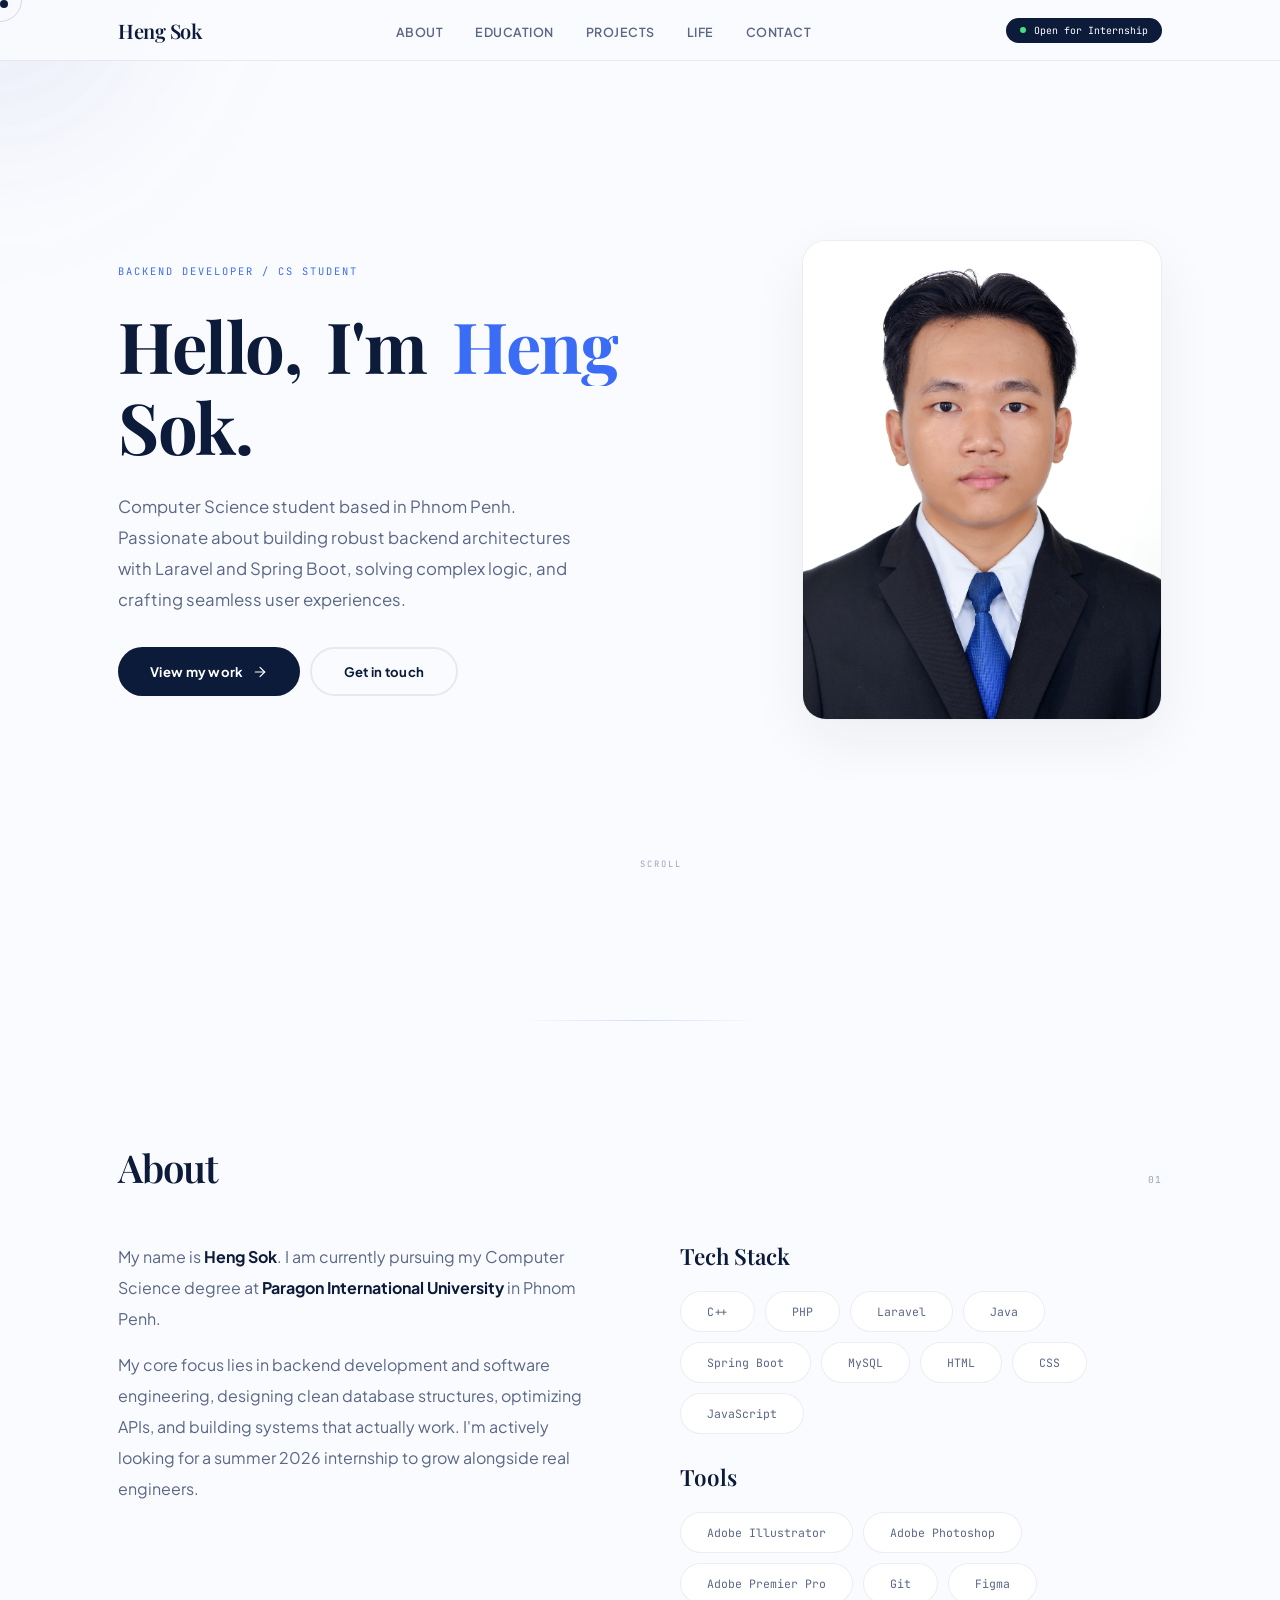
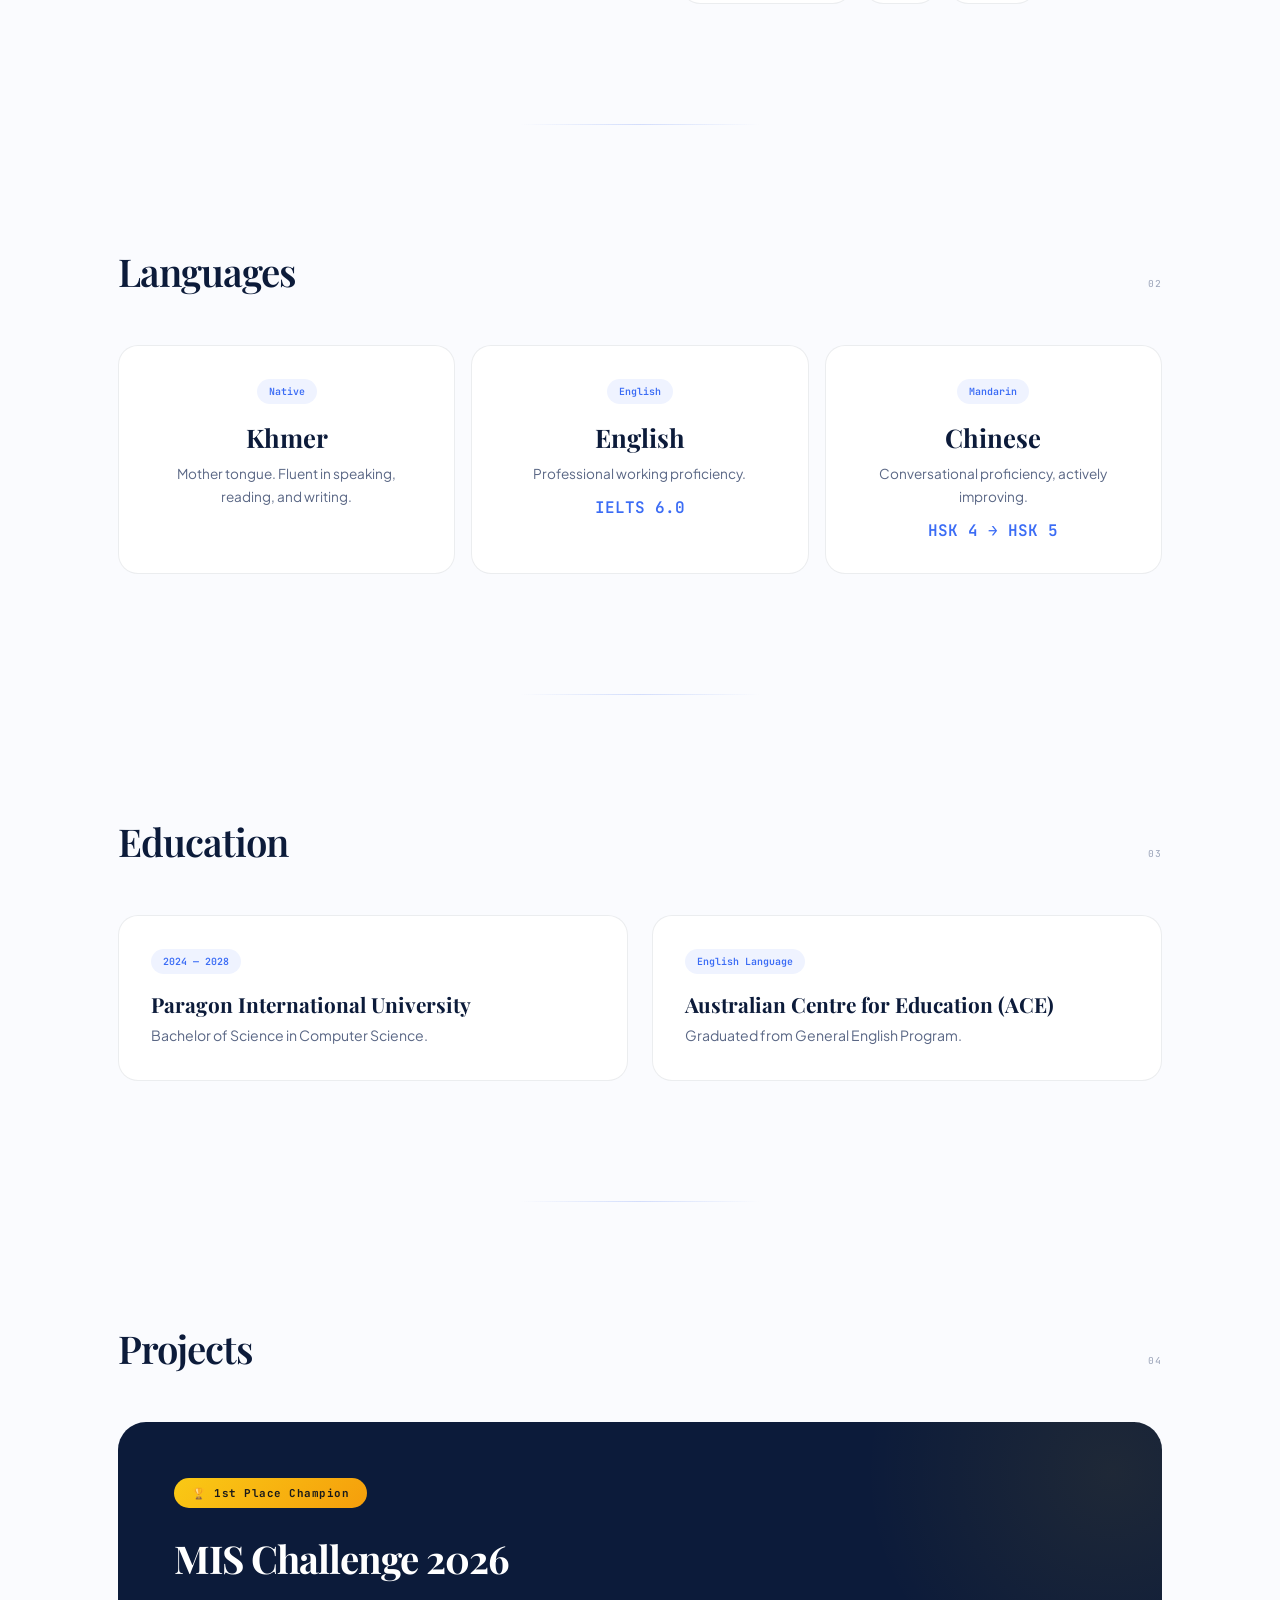
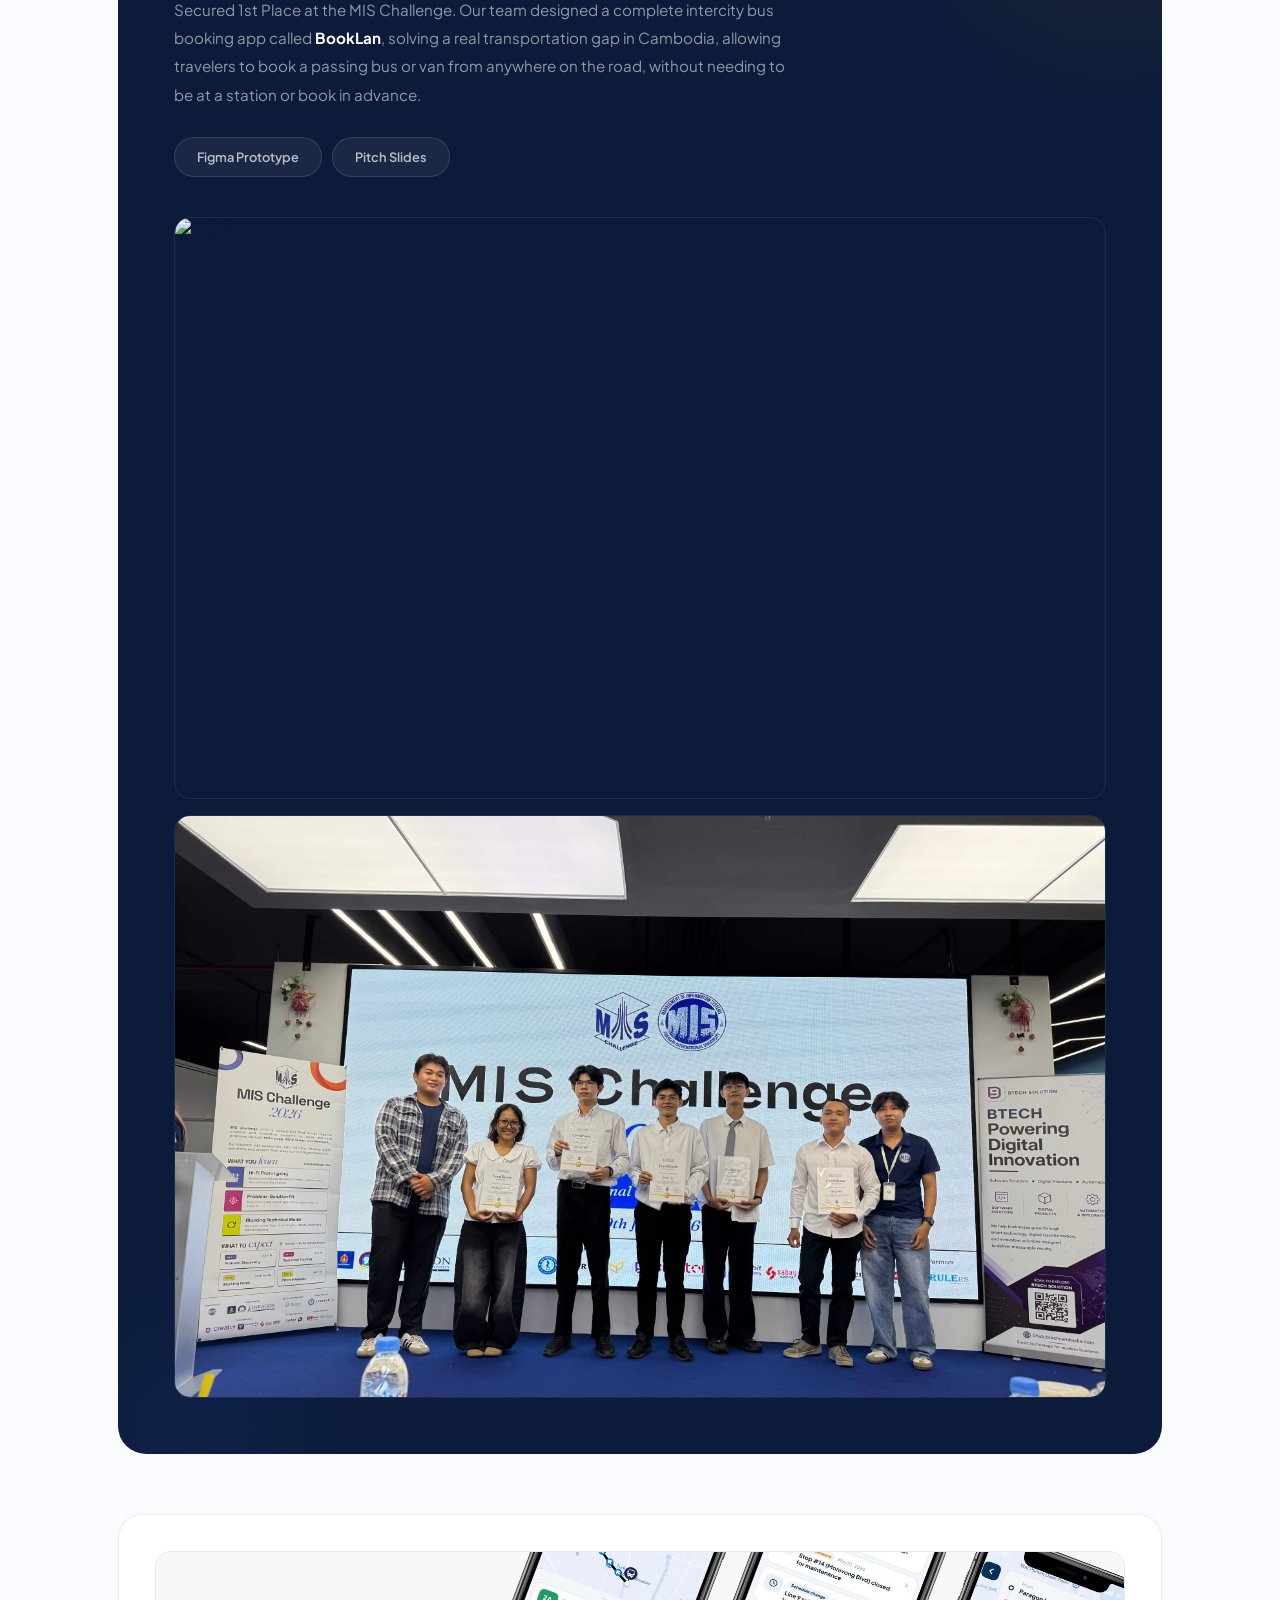
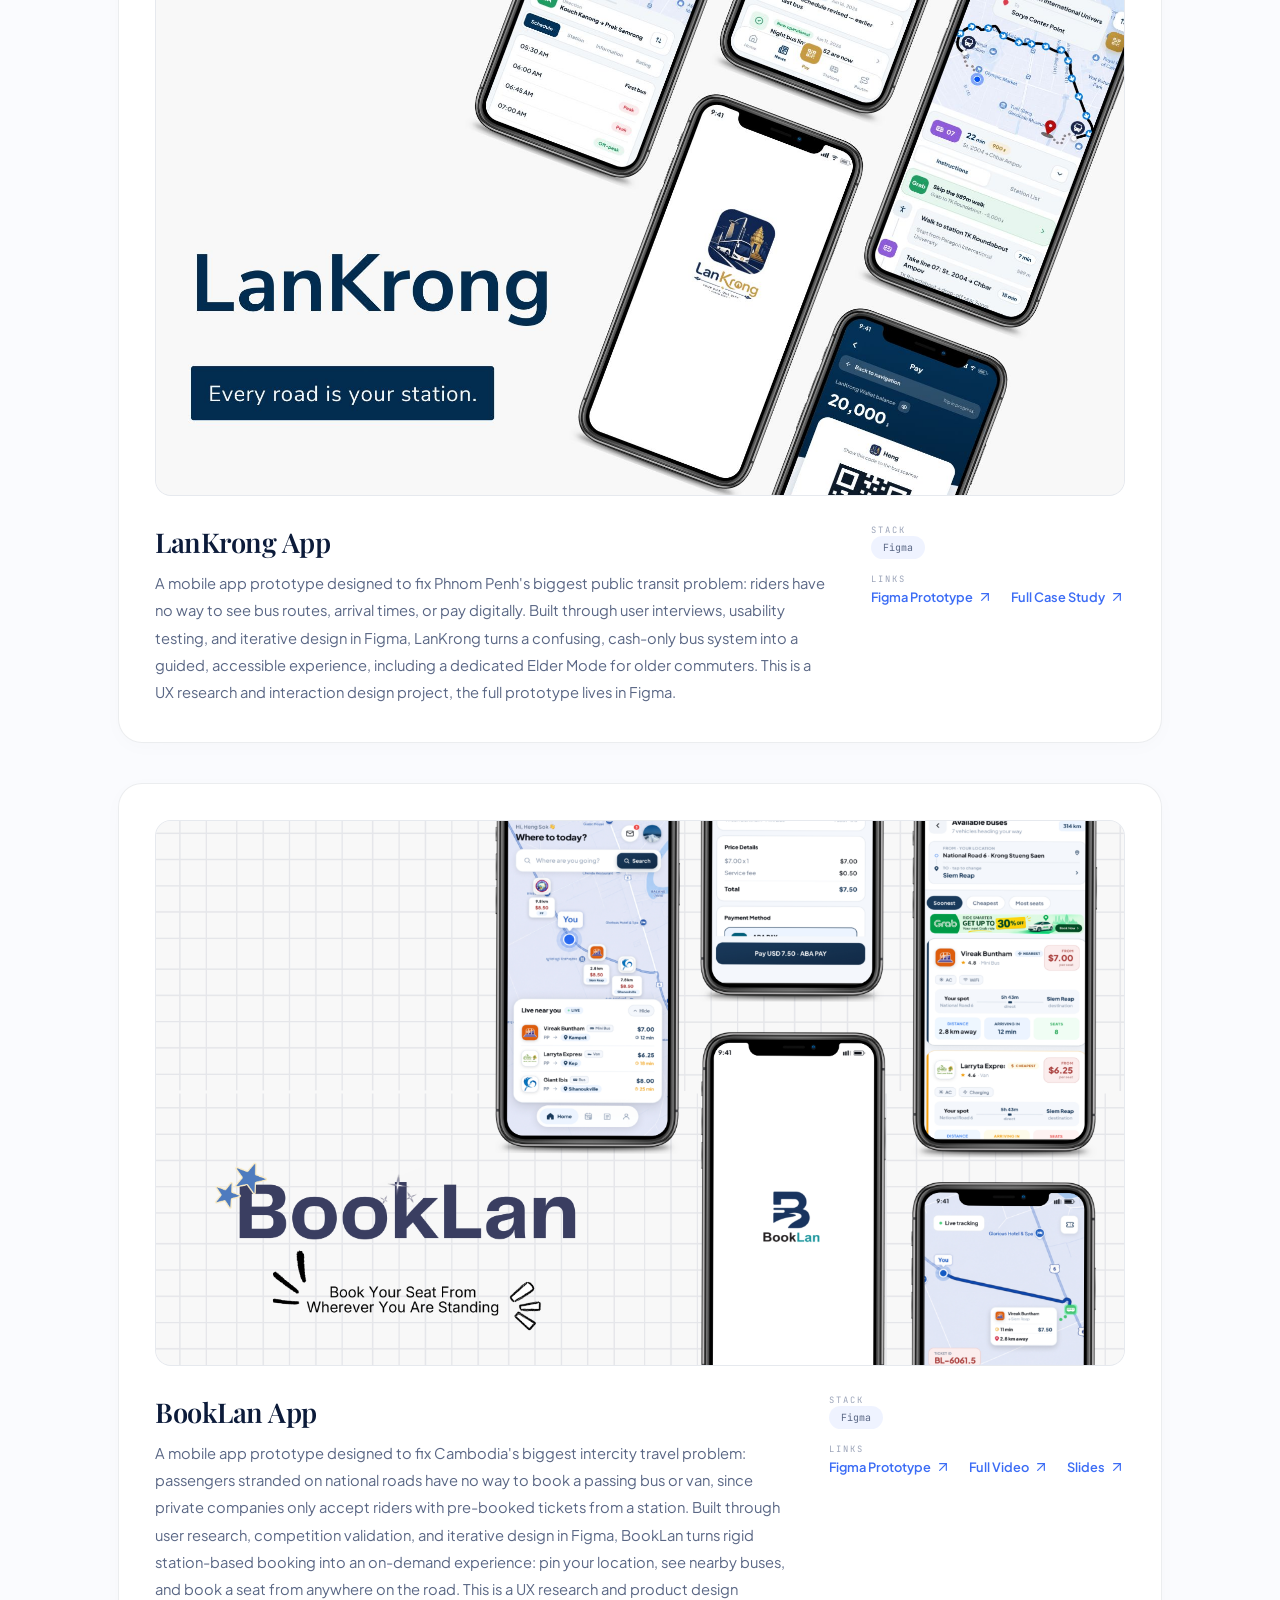
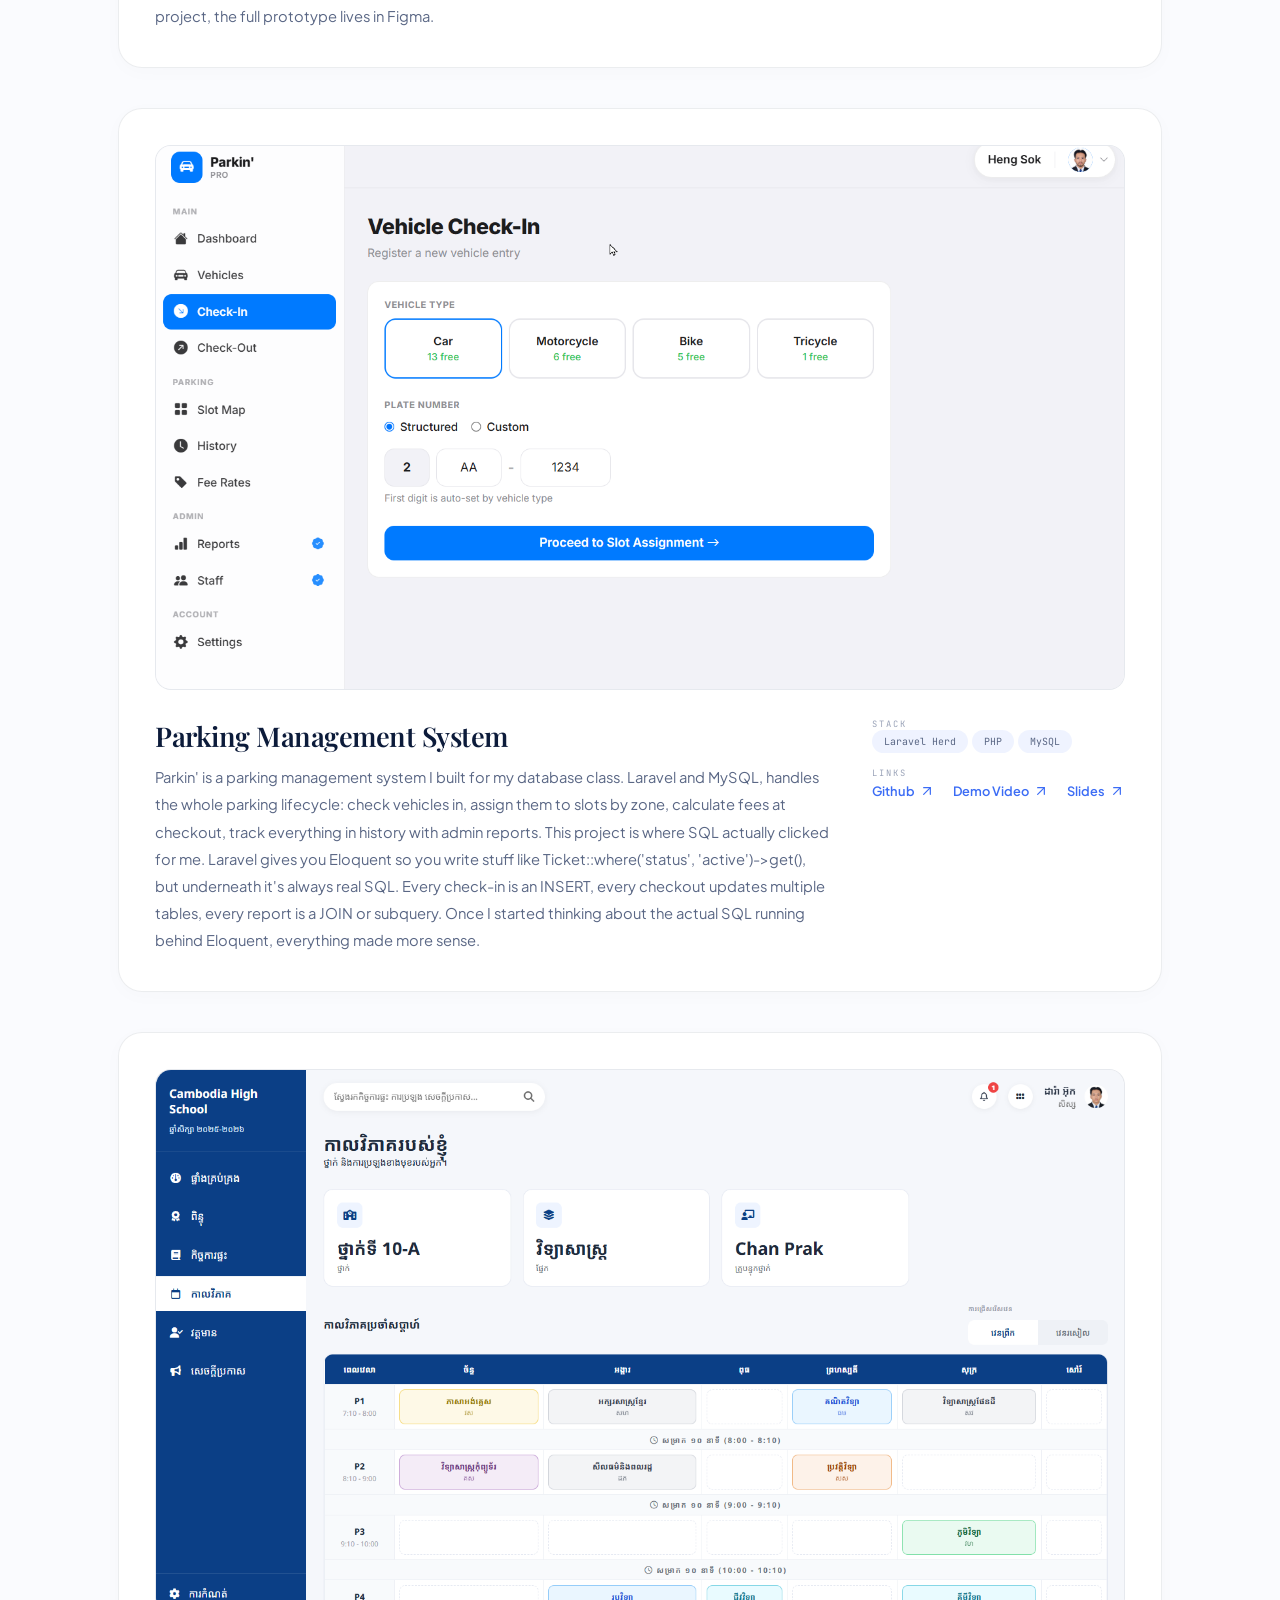
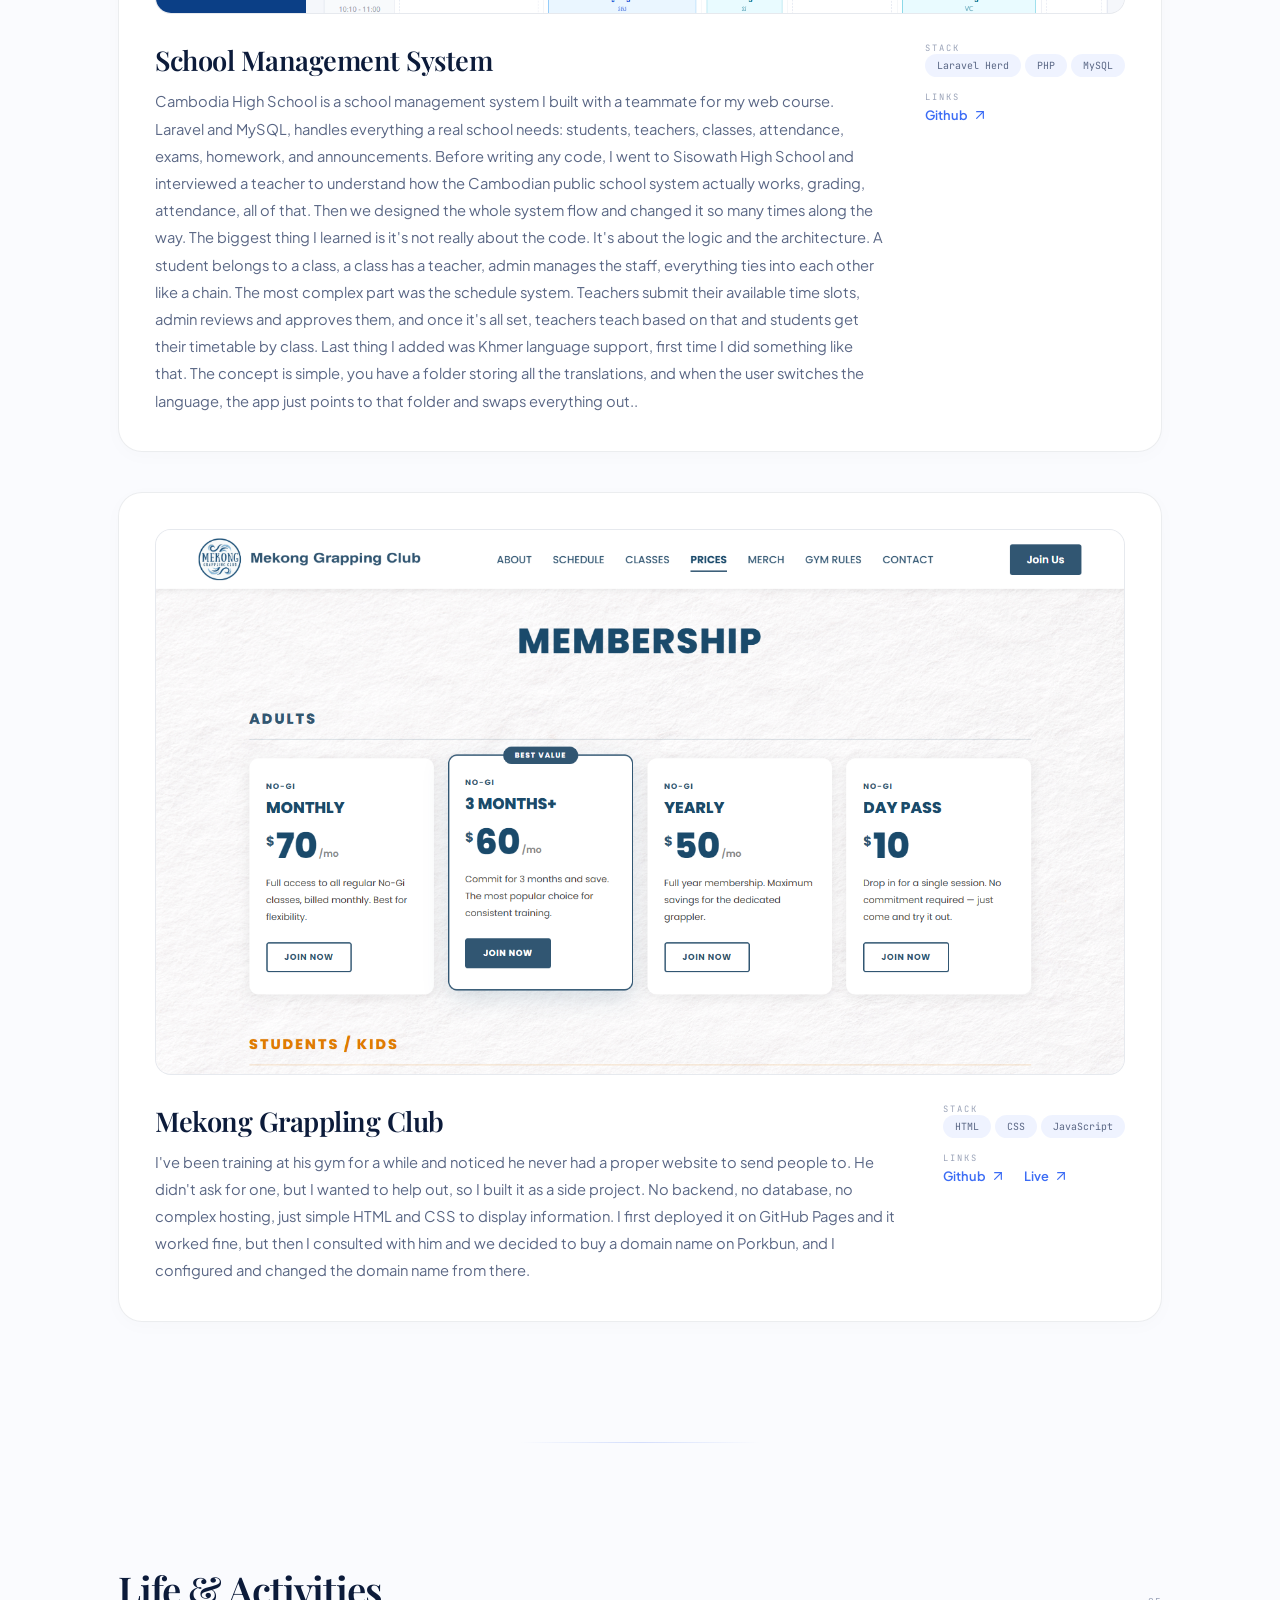
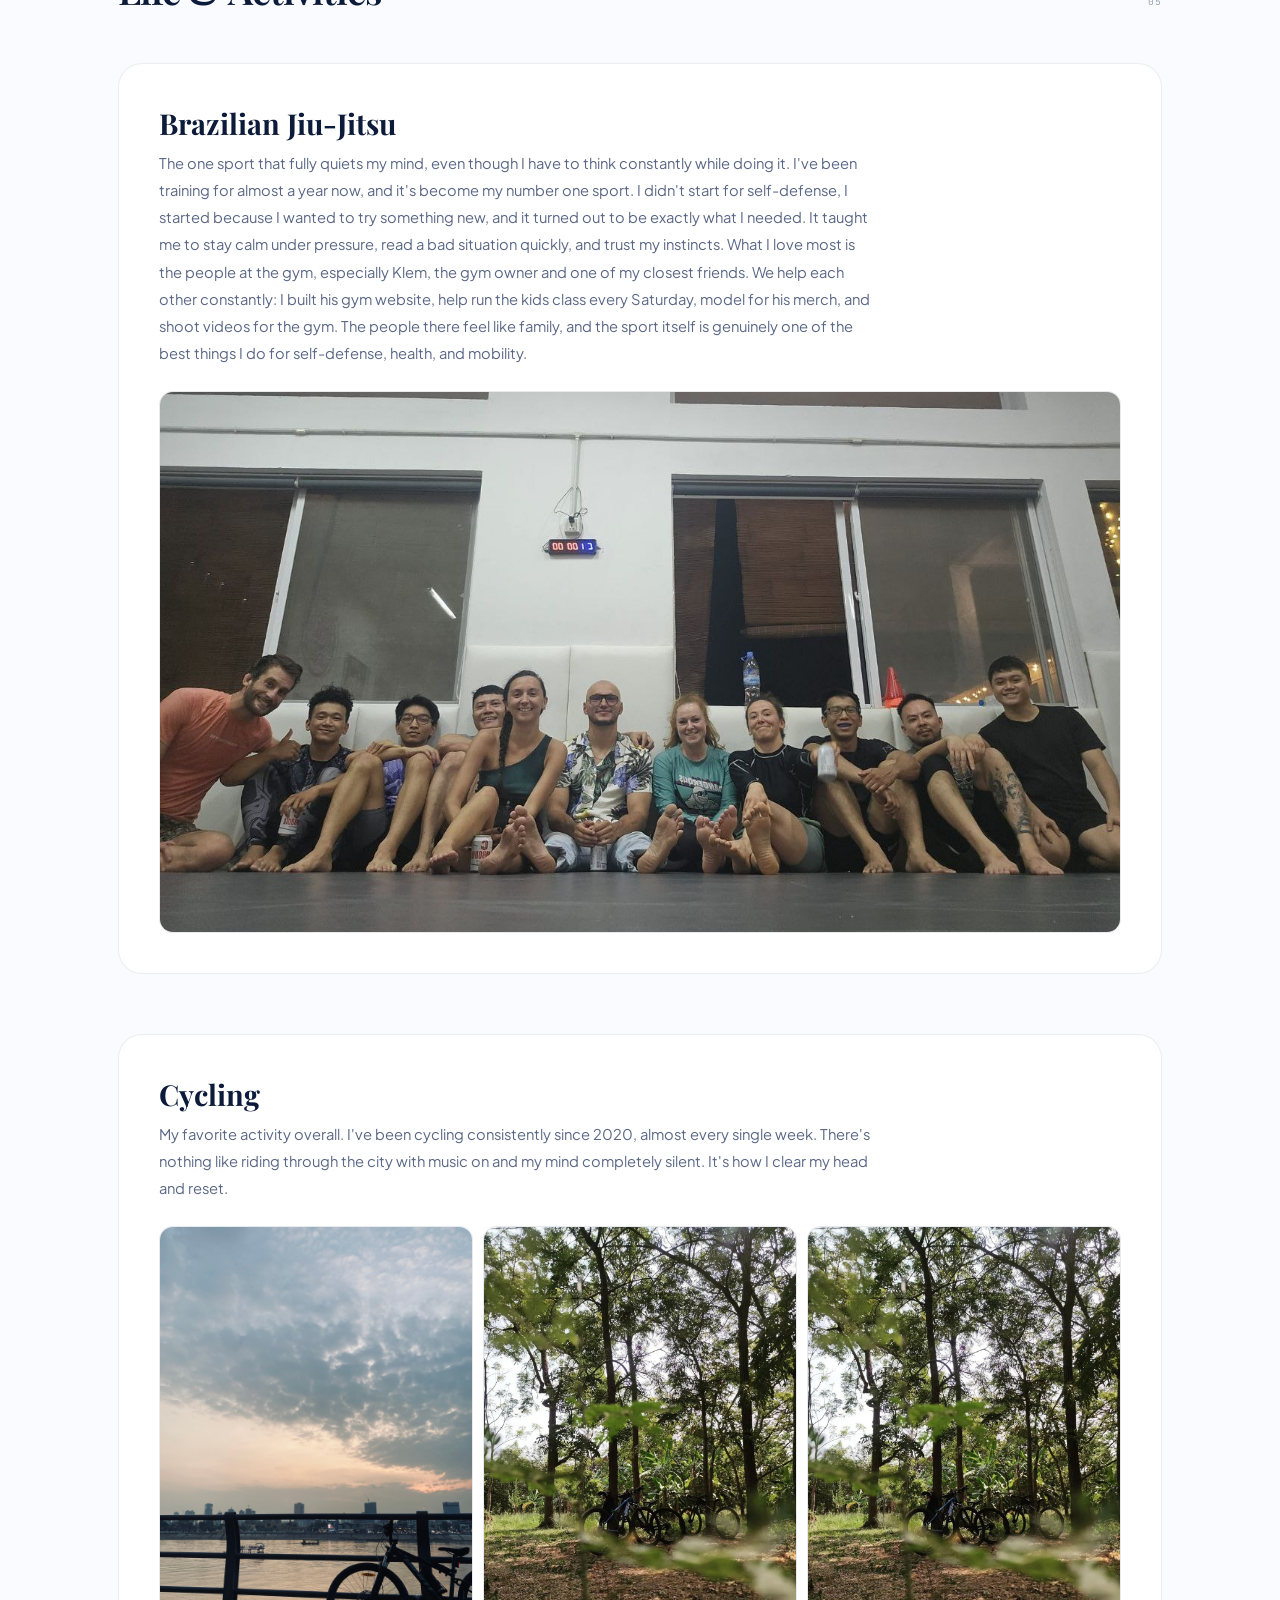
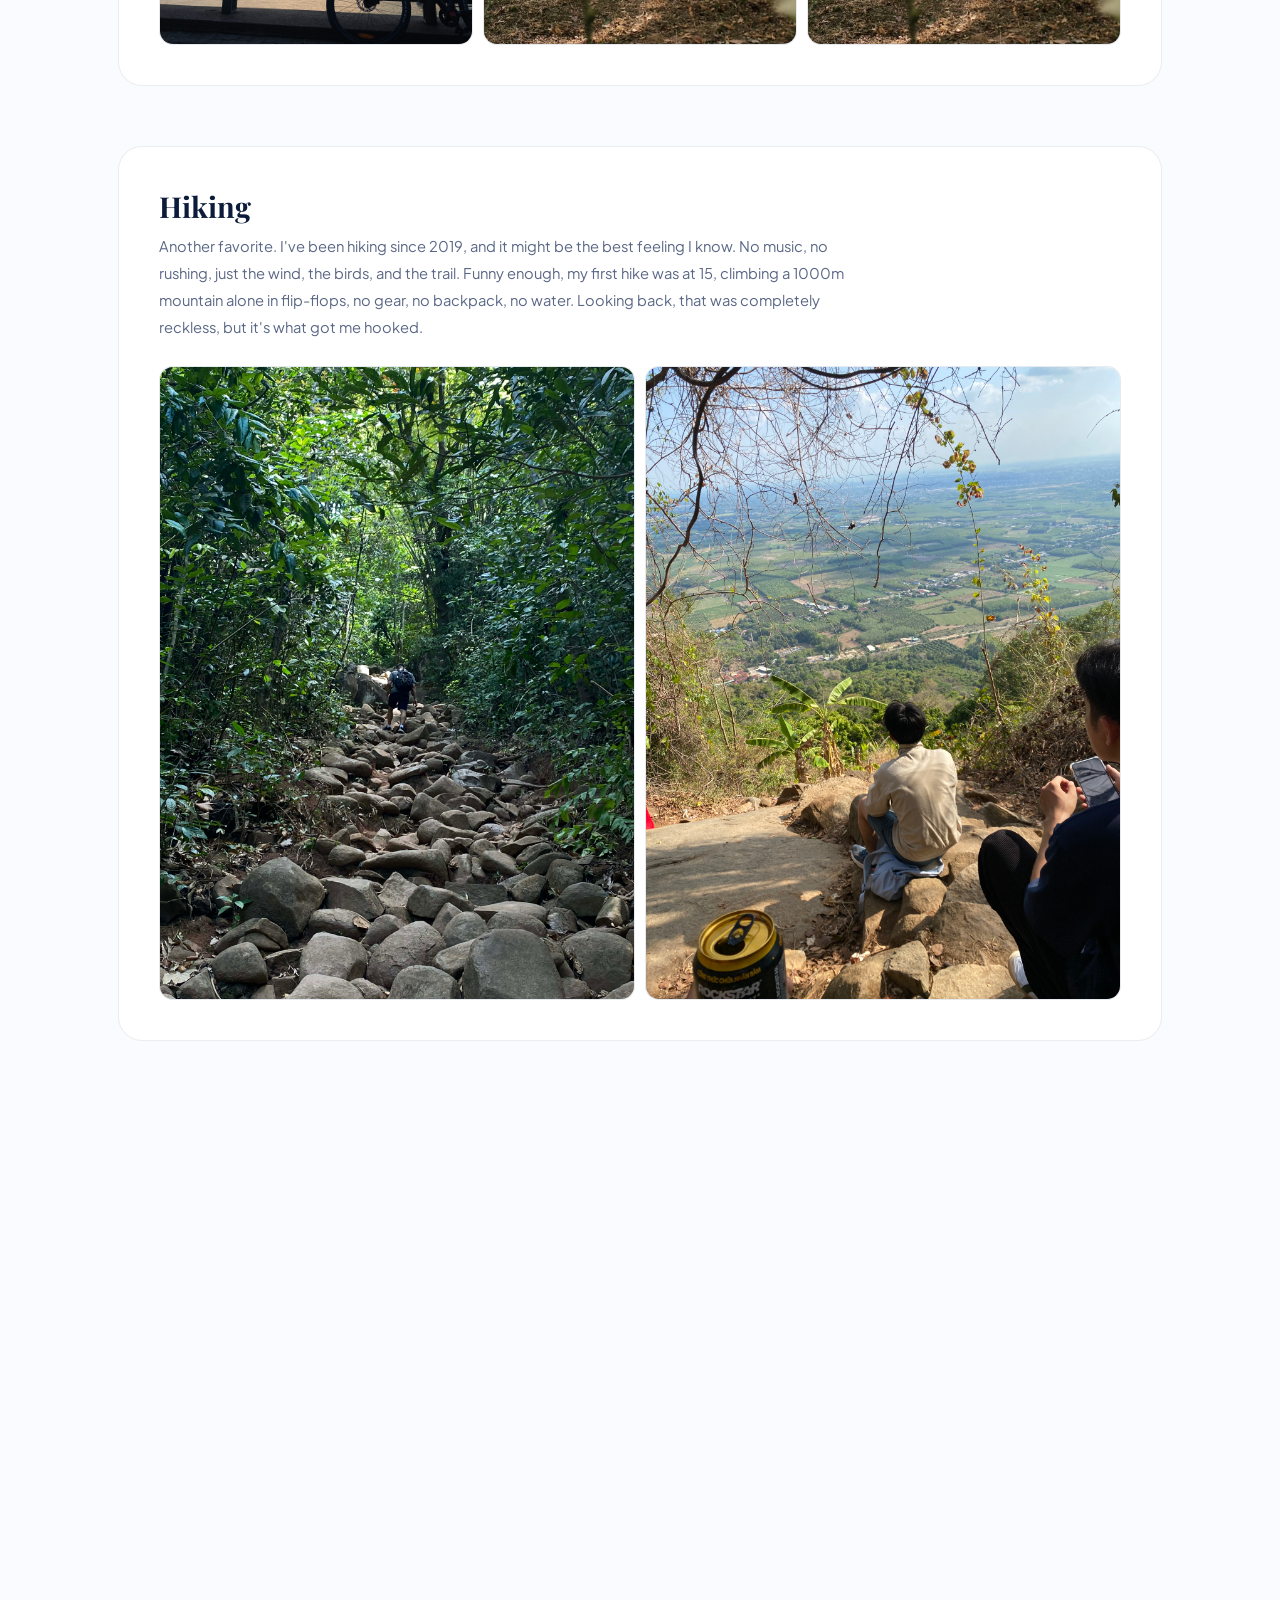
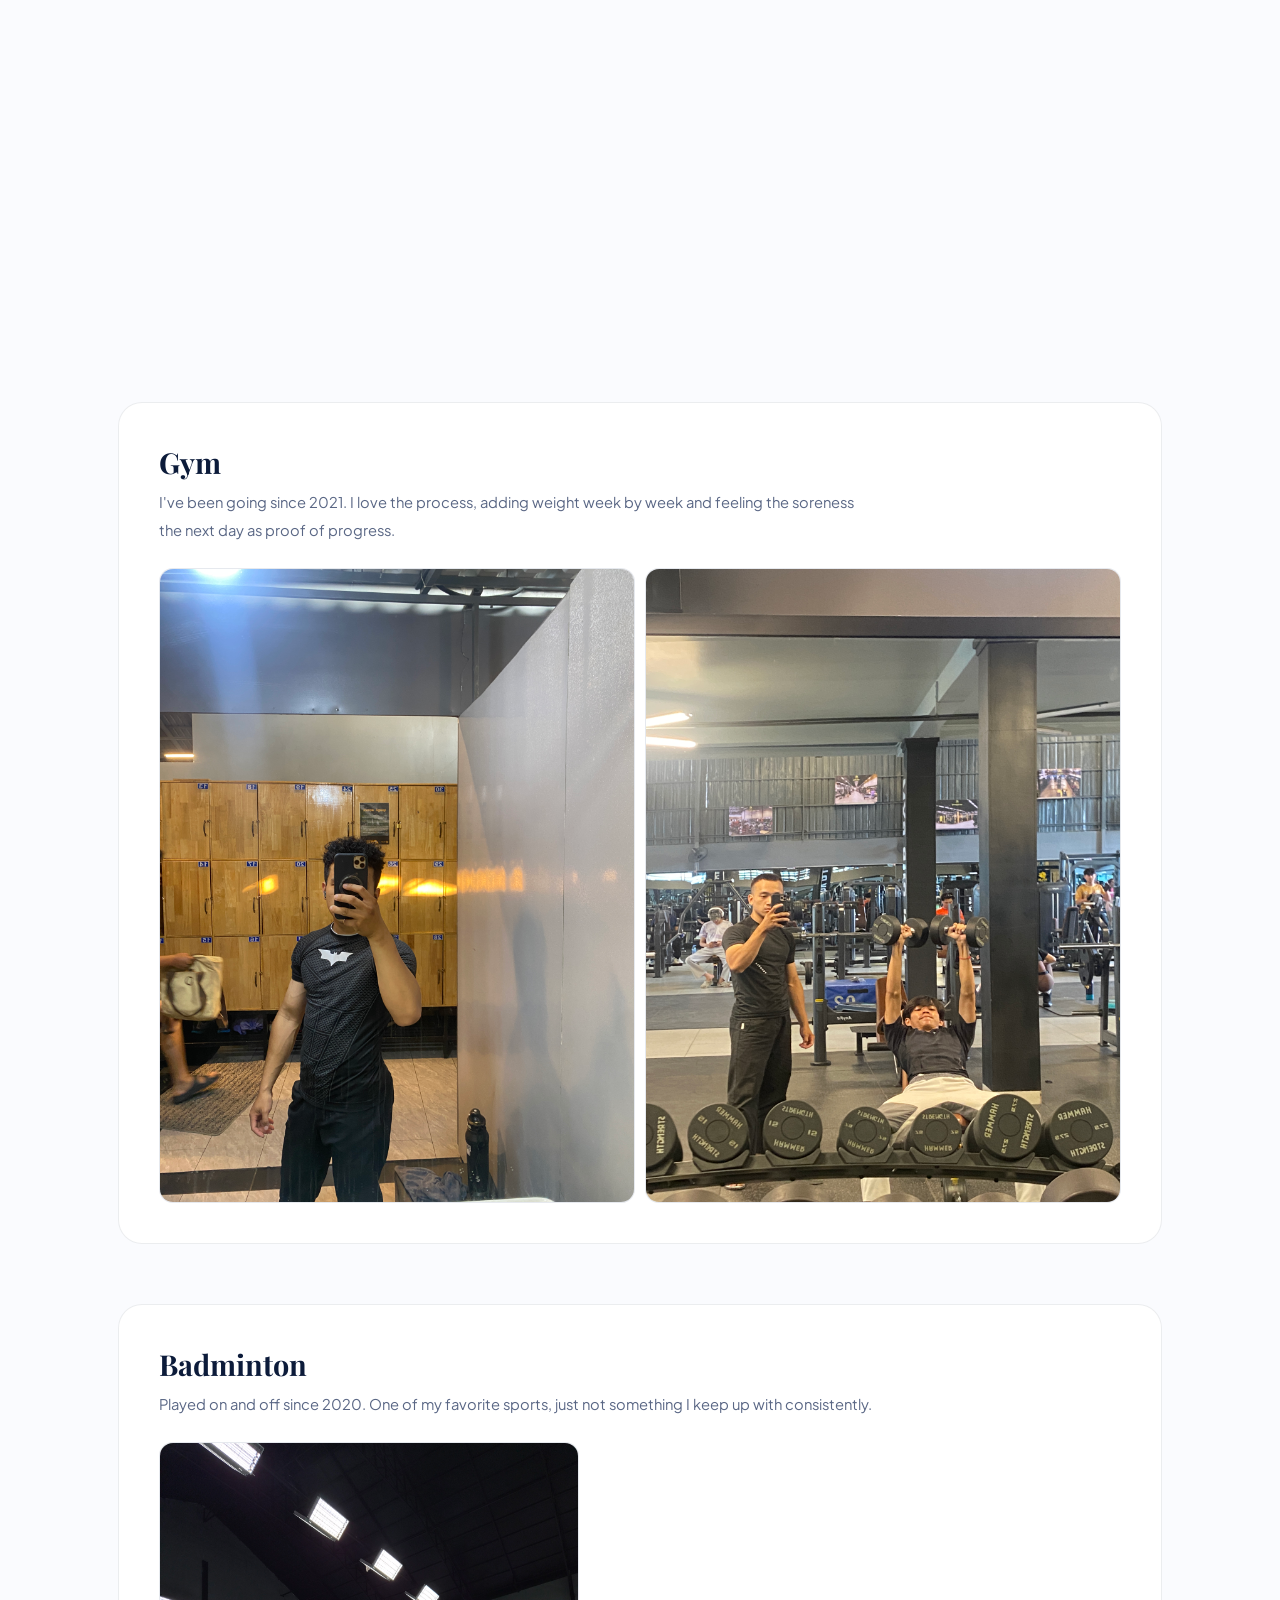
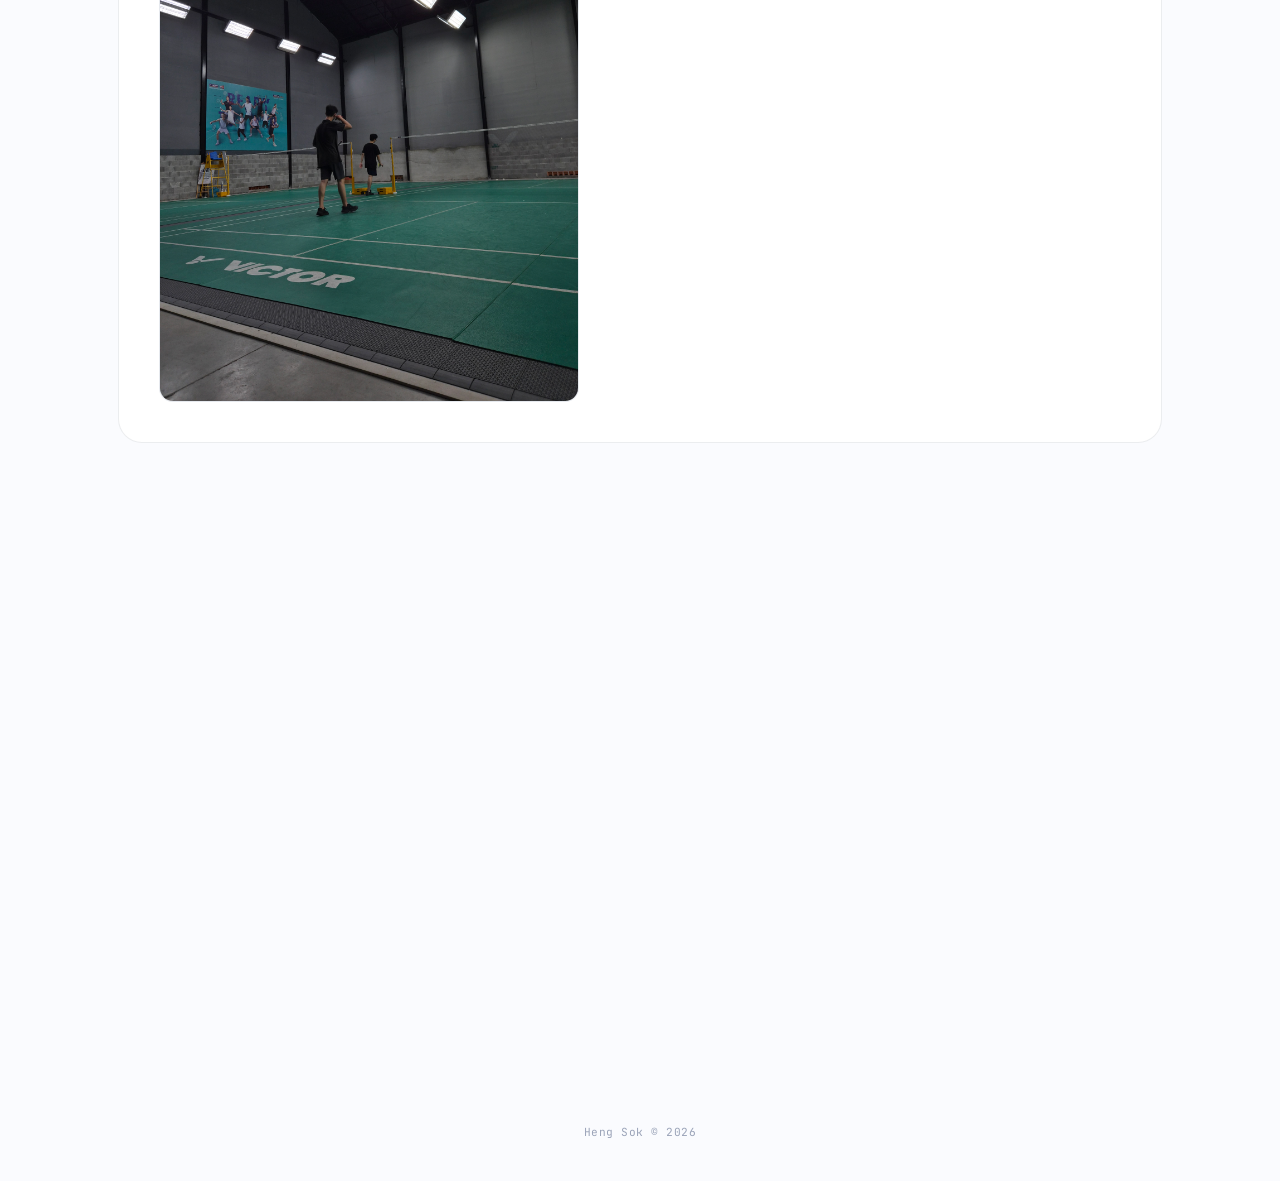
==== commit 50a75895: "fix link" ====
--- a/index.html
+++ b/index.html
@@ -152,25 +152,25 @@
       <div class="s-head reveal"><h2>Projects</h2><span class="n">04</span></div>
 
       <!-- MIS Challenge -->
-      <div class="mis-card reveal">
-        <span class="mis-tag">&#127942; 1st Place Champion</span>
-        <h3 class="mis-title">MIS Challenge 2026</h3>
-        <p class="mis-desc">
-          Secured 1st Place at the MIS Challenge. Our team designed a complete intercity bus booking app called <strong>BookLan</strong>, solving a real transportation gap in Cambodia, allowing travelers to book a passing bus or van from anywhere on the road, without needing to be at a station or book in advance.
-        </p>
-        <div class="mis-links">
-          <a href="https://www.figma.com/proto/e6fx794L1o7bO24l9gcjP2/MIS-Challenge-2026?node-id=372-25570&p=f&t=g76YZ656spLCaCDP-0&scaling=scale-down&content-scaling=fixed&page-id=372%3A25570&starting-point-node-id=543%3A37488&show-proto-sidebar=1&fuid=1606556431266785377" target="_blank" class="mis-link-btn">Figma Prototype</a>
-          <a href="https://canva.link/w1b40knwm28mtsy" target="_blank" class="mis-link-btn">Presentation Slides</a>
-        </div>
-        <div class="mis-grid">
-          <div class="mis-team-img" data-tilt>
-            <img src="images/mis_challenge2.jpg" alt="MIS Team" class="photo-fit">
-          </div>
-          <div class="mis-app-img" data-tilt>
-            <img src="images/mis_challenge1.jpg" alt="MIS App" class="photo-fit">
-          </div>
-        </div>
-</div>
+        <div class="mis-card reveal">
+          <span class="mis-tag">&#127942; 1st Place Champion</span>
+          <h3 class="mis-title">MIS Challenge 2026</h3>
+          <p class="mis-desc">
+            Secured 1st Place at the MIS Challenge. Our team designed a complete intercity bus booking app called <strong>BookLan</strong>, solving a real transportation gap in Cambodia, allowing travelers to book a passing bus or van from anywhere on the road, without needing to be at a station or book in advance.
+          </p>
+          <div class="mis-links">
+            <a href="https://www.figma.com/proto/e6fx794L1o7bO24l9gcjP2/MIS-Challenge-2026?node-id=372-25570&p=f&t=g76YZ656spLCaCDP-0&scaling=scale-down&content-scaling=fixed&page-id=372%3A25570&starting-point-node-id=543%3A37488&show-proto-sidebar=1&fuid=1606556431266785377" target="_blank" class="mis-link-btn">Figma Prototype</a>
+            <a href="https://canva.link/w1b40knwm28mtsy" target="_blank" class = "mis-link-btn">Pitch Slides</a>
+          </div>
+          <div class="mis-grid">
+            <div class="mis-team-img" data-tilt>
+              <img src="images/mis_challenge2.jpg" alt="MIS Team" class="photo-fit">
+            </div>
+            <div class="mis-app-img" data-tilt>
+              <img src="images/mis_challenge1.jpg" alt="MIS App" class="photo-fit">
+            </div>
+          </div>
+        </div>
 
       <!-- LanKrong App -->
 <div class="proj reveal">
@@ -222,6 +222,7 @@
               <div class="proj-links">
                 <a href="https://www.figma.com/proto/e6fx794L1o7bO24l9gcjP2/MIS-Challenge-2026?node-id=372-25570&p=f&t=g76YZ656spLCaCDP-0&scaling=scale-down&content-scaling=fixed&page-id=372%3A25570&starting-point-node-id=543%3A37488&show-proto-sidebar=1&fuid=1606556431266785377" target="_blank">Figma Prototype <svg class="ic" viewBox="0 0 24 24"><line x1="7" y1="17" x2="17" y2="7"/><polyline points="7 7 17 7 17 17"/></svg></a>
                 <a href="https://www.youtube.com/watch?v=WMm34ga4DQU&t=4s" target="_blank">Full Video <svg class="ic" viewBox="0 0 24 24"><line x1="7" y1="17" x2="17" y2="7"/><polyline points="7 7 17 7 17 17"/></svg></a>
+                <a href="https://canva.link/w1b40knwm28mtsy" target="_blank">Slides <svg class="ic" viewBox="0 0 24 24"><line x1="7" y1="17" x2="17" y2="7"/><polyline points="7 7 17 7 17 17"/></svg></a>
               </div>
             </div>
           </div>
@@ -252,6 +253,7 @@
               <div class="proj-links">
                 <a href="https://github.com/gnehkos/database_parking_management_system" target="_blank">Github <svg class="ic" viewBox="0 0 24 24"><line x1="7" y1="17" x2="17" y2="7"/><polyline points="7 7 17 7 17 17"/></svg></a>
                 <a href="https://www.youtube.com/watch?v=fdv3JMDx4bU" target="_blank">Demo Video <svg class="ic" viewBox="0 0 24 24"><line x1="7" y1="17" x2="17" y2="7"/><polyline points="7 7 17 7 17 17"/></svg></a>
+                <a href="https://canva.link/hlo7quy44bec50y" target="_blank">Slides <svg class="ic" viewBox="0 0 24 24"><line x1="7" y1="17" x2="17" y2="7"/><polyline points="7 7 17 7 17 17"/></svg></a>
               </div>
             </div>
           </div>
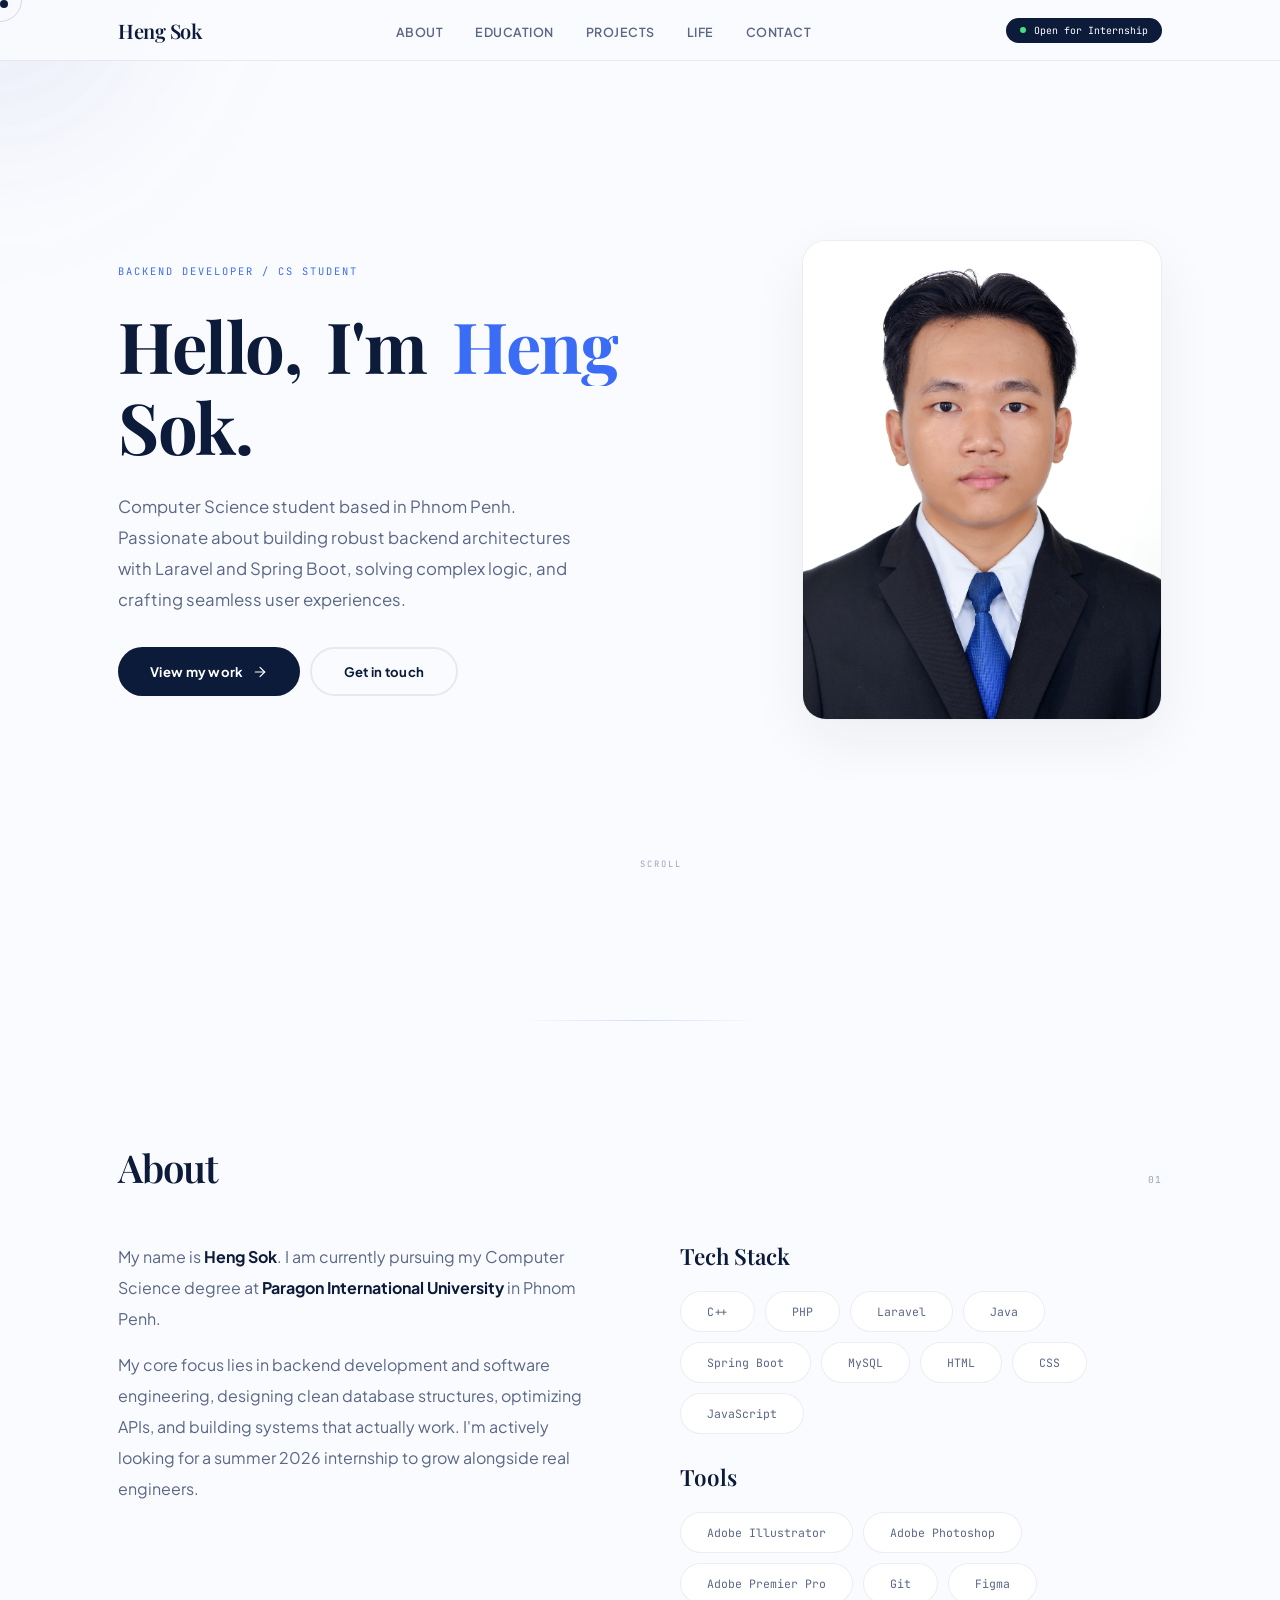
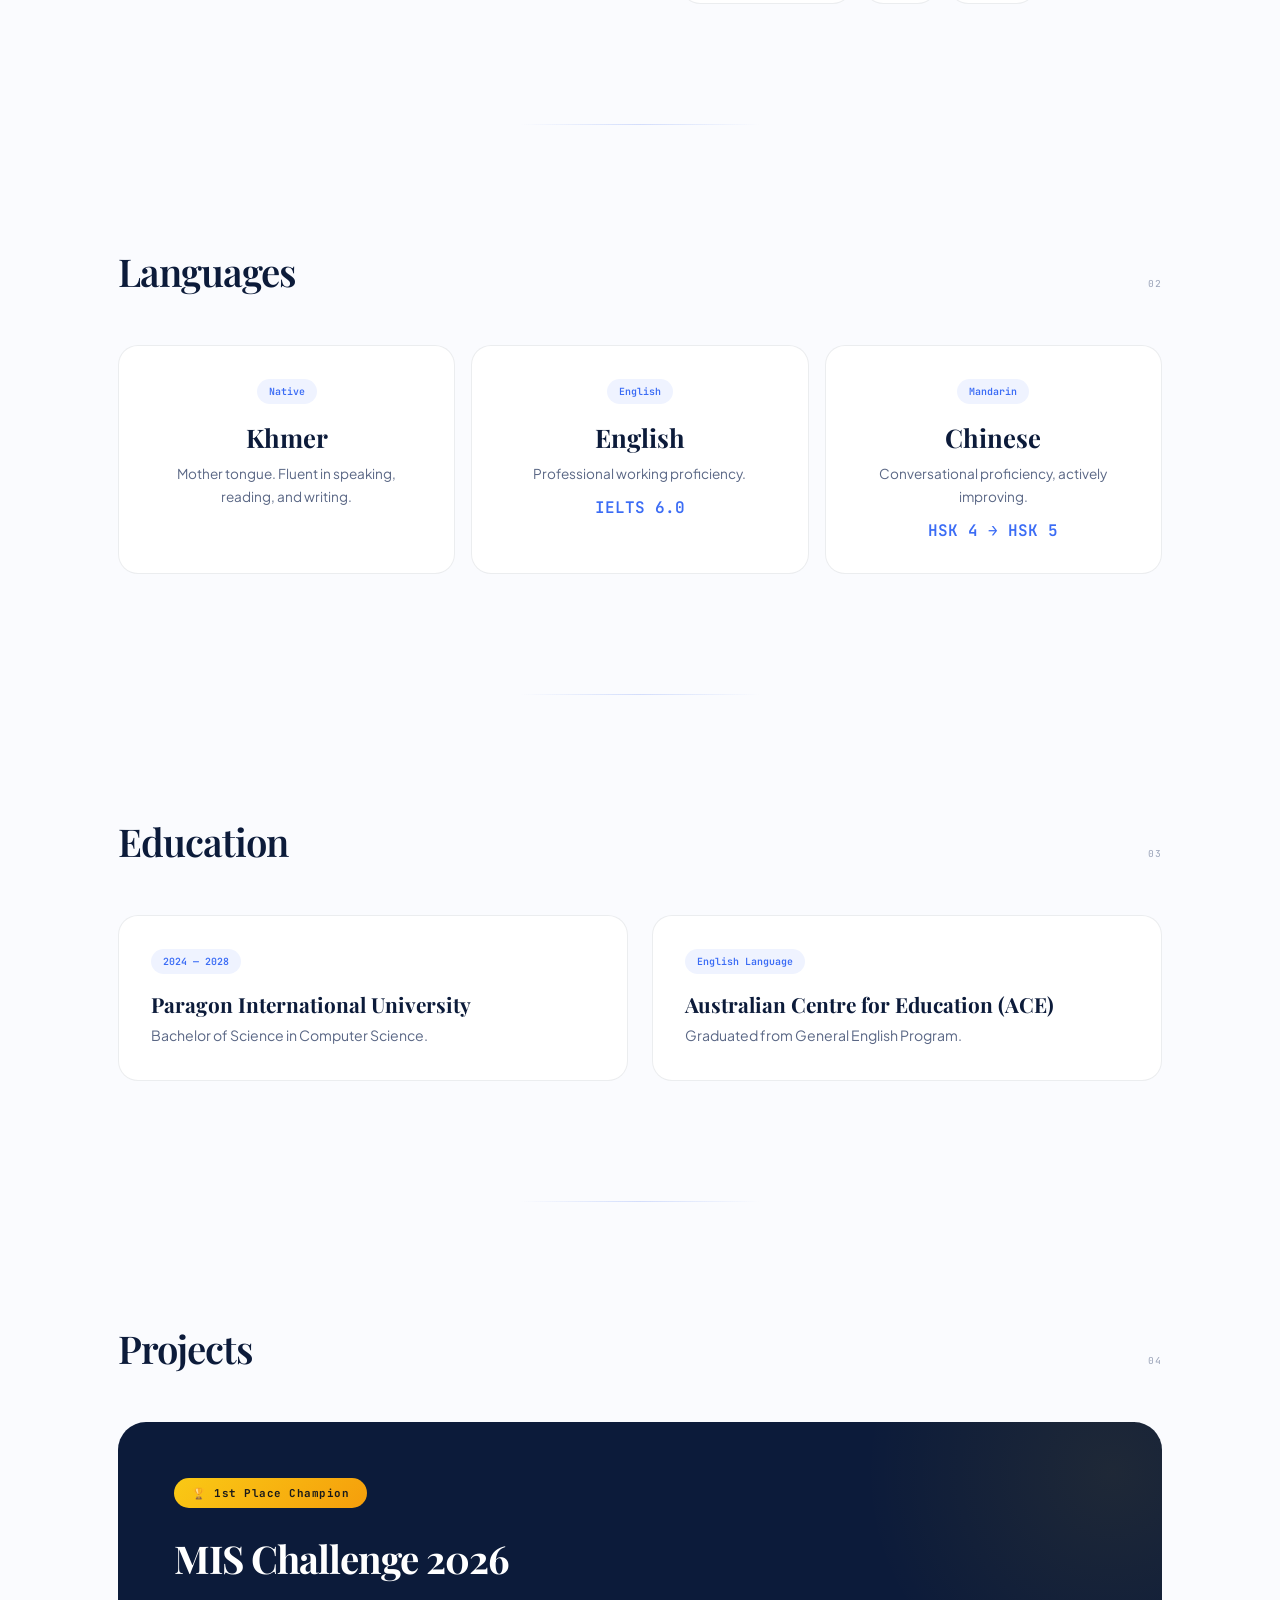
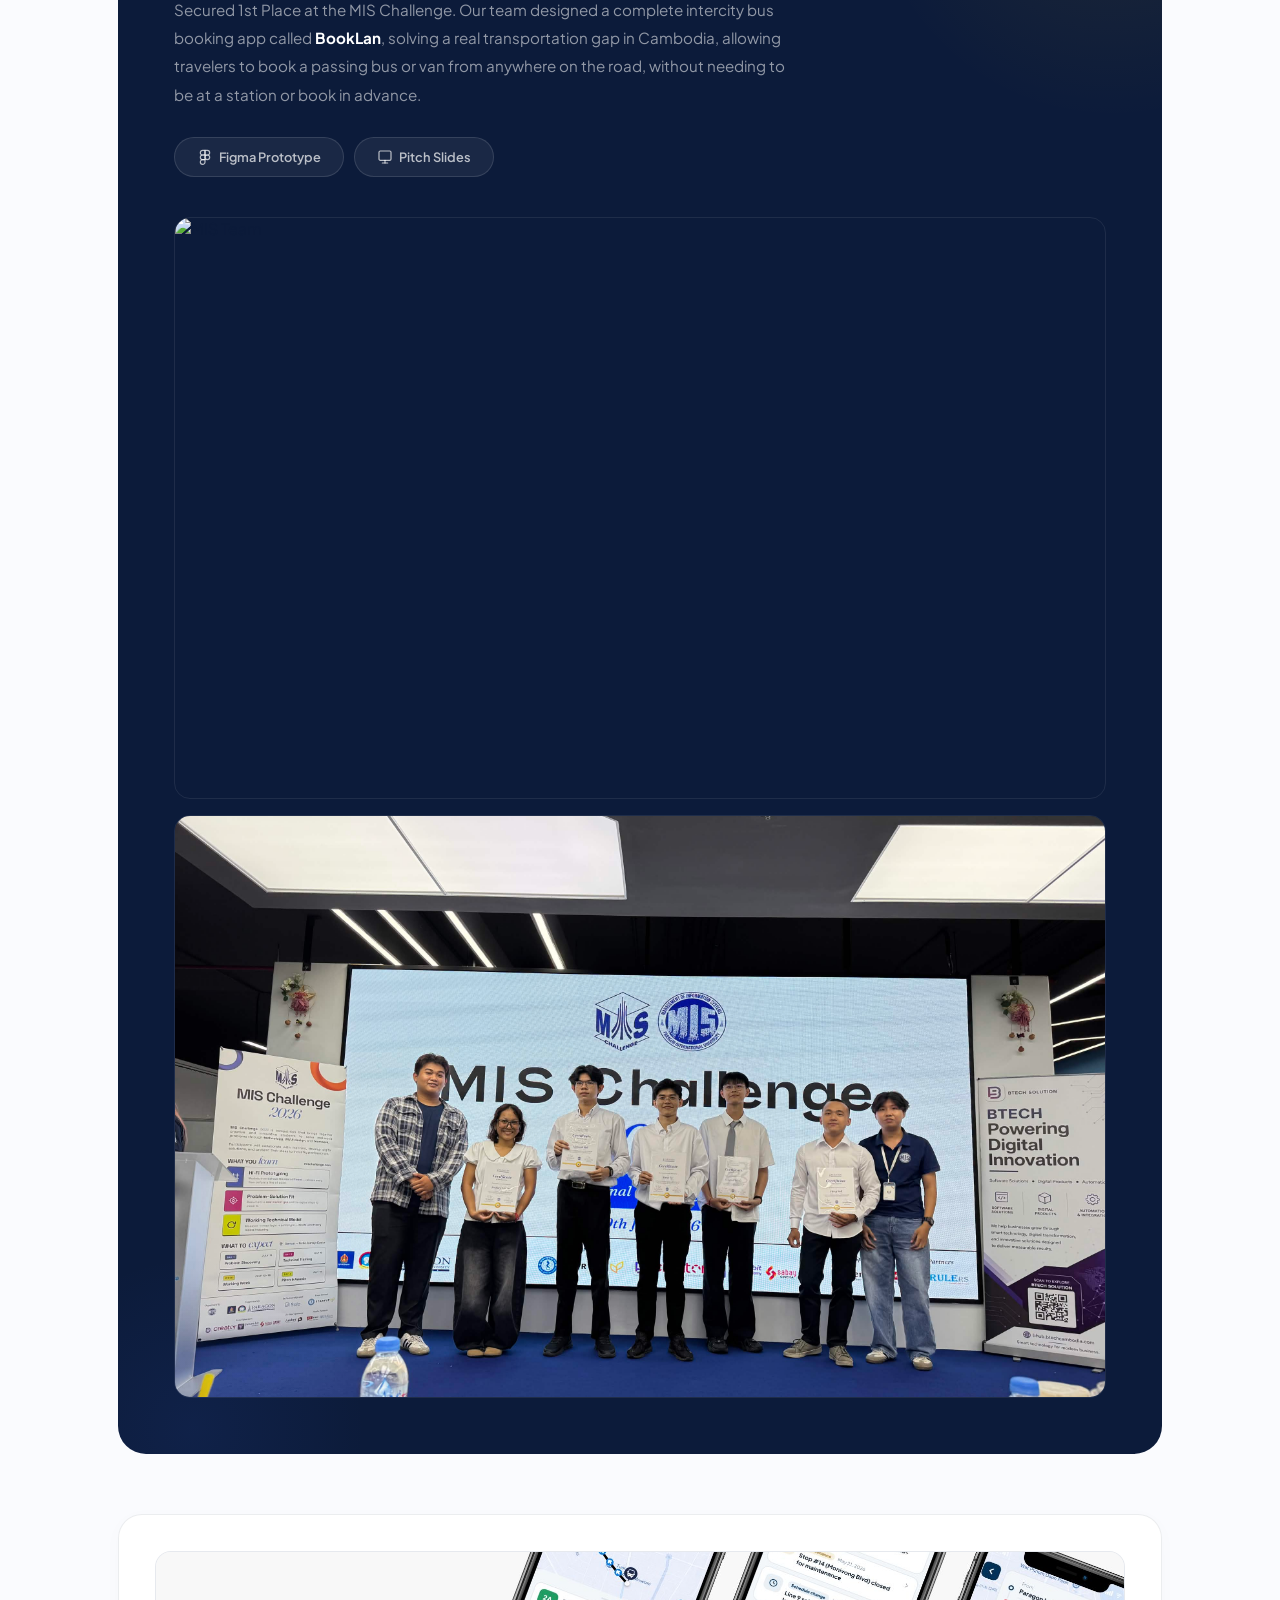
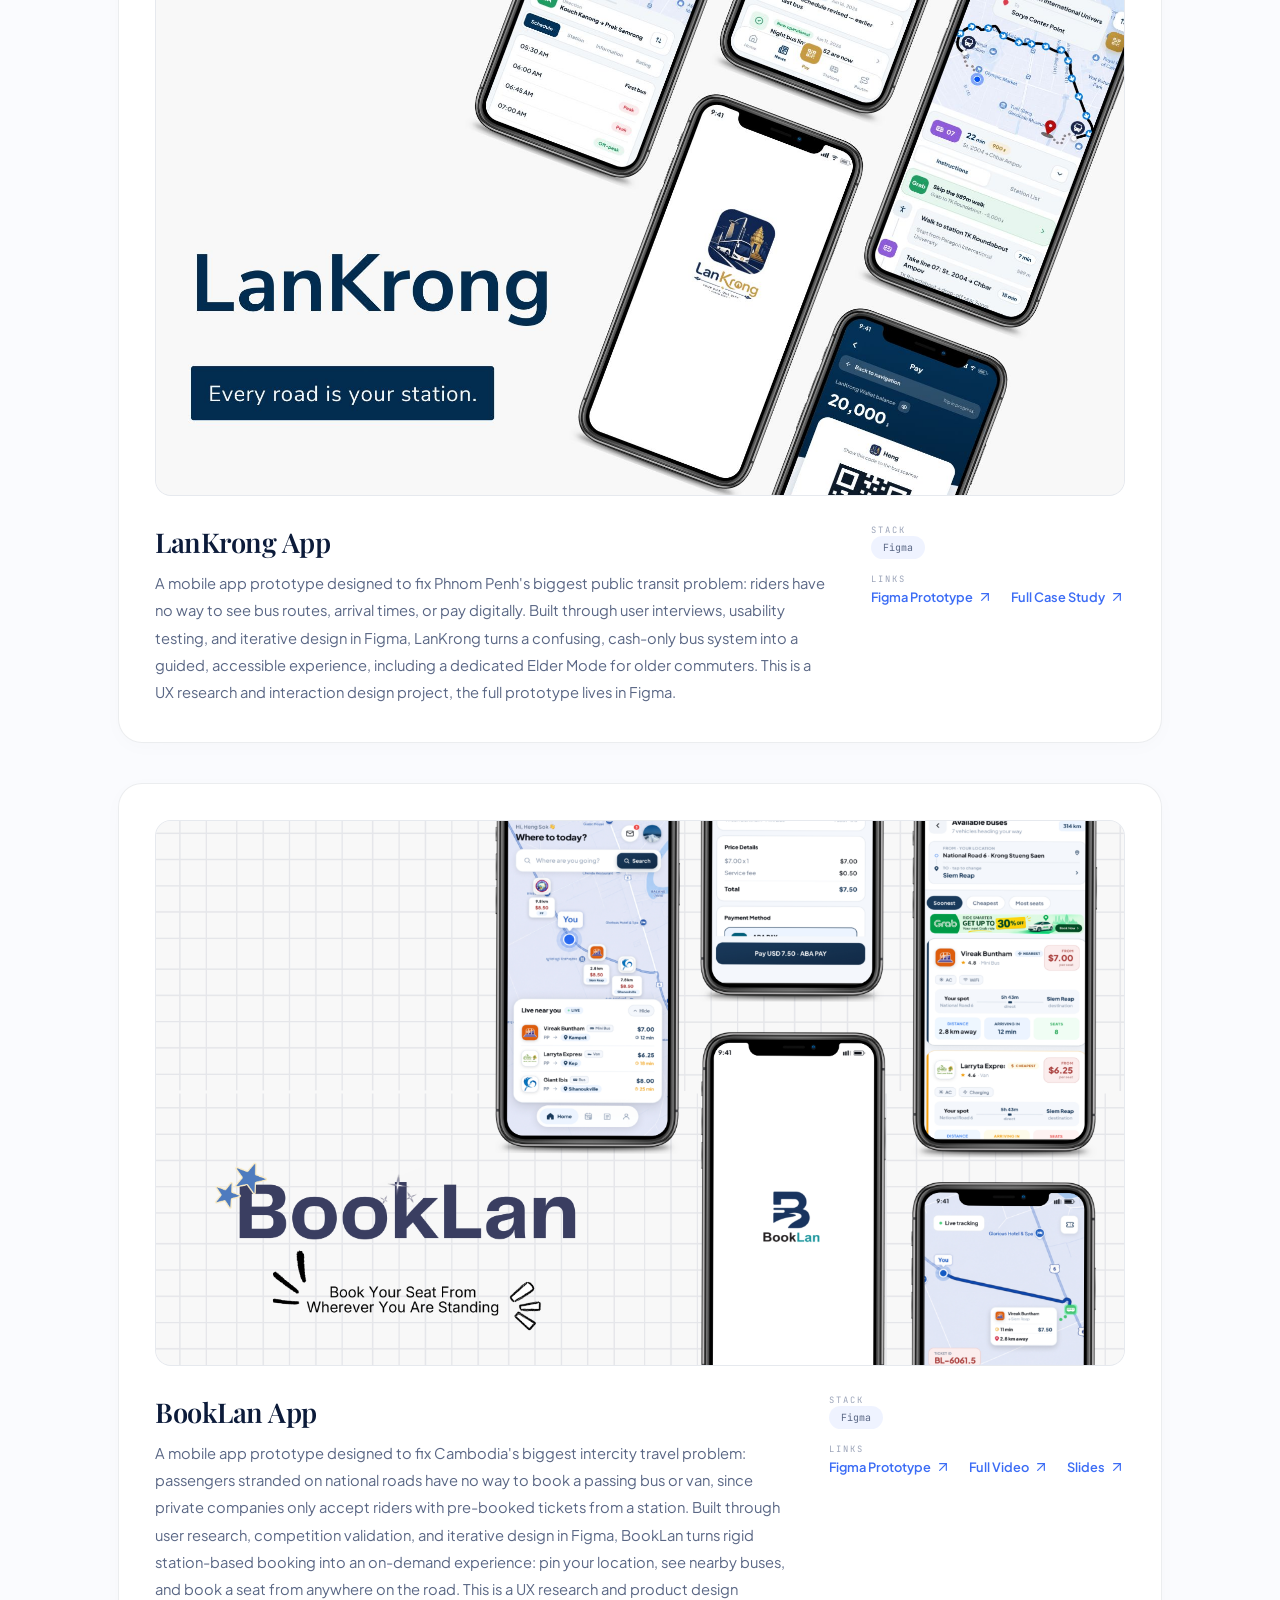
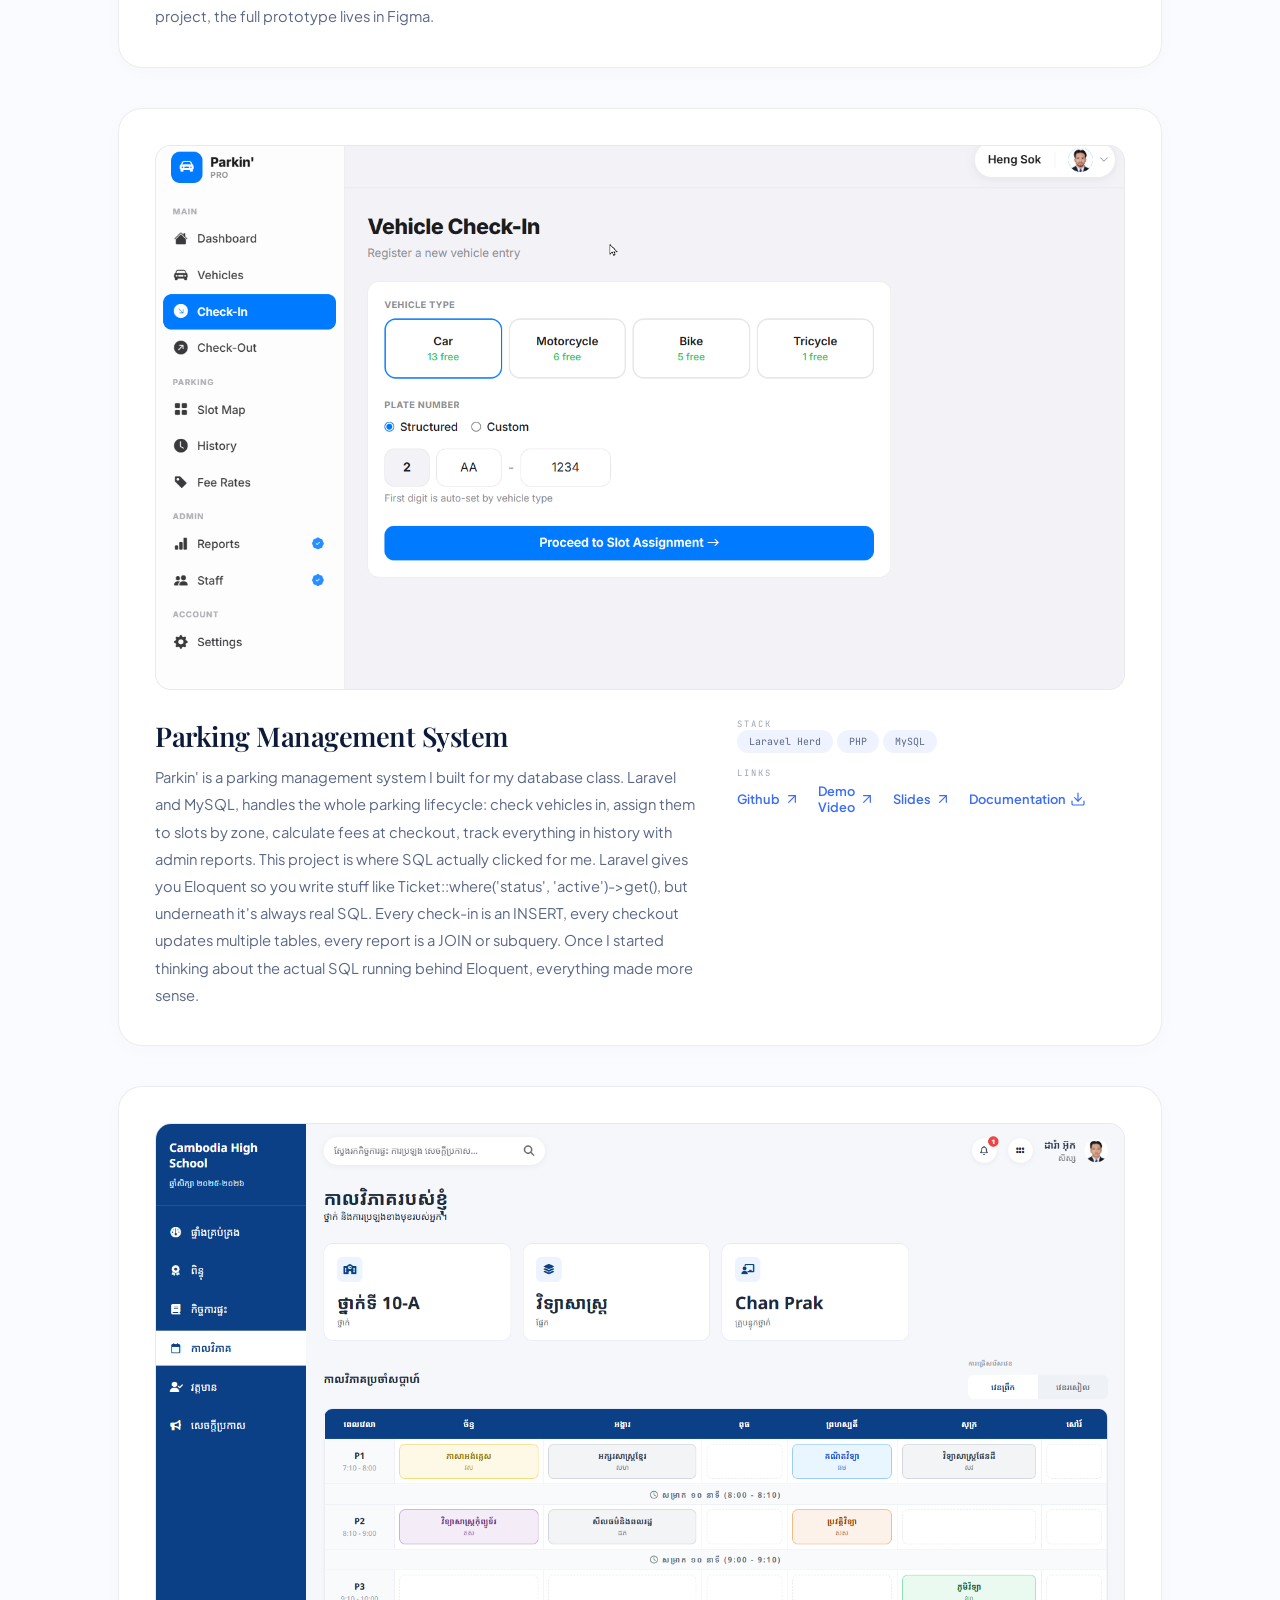
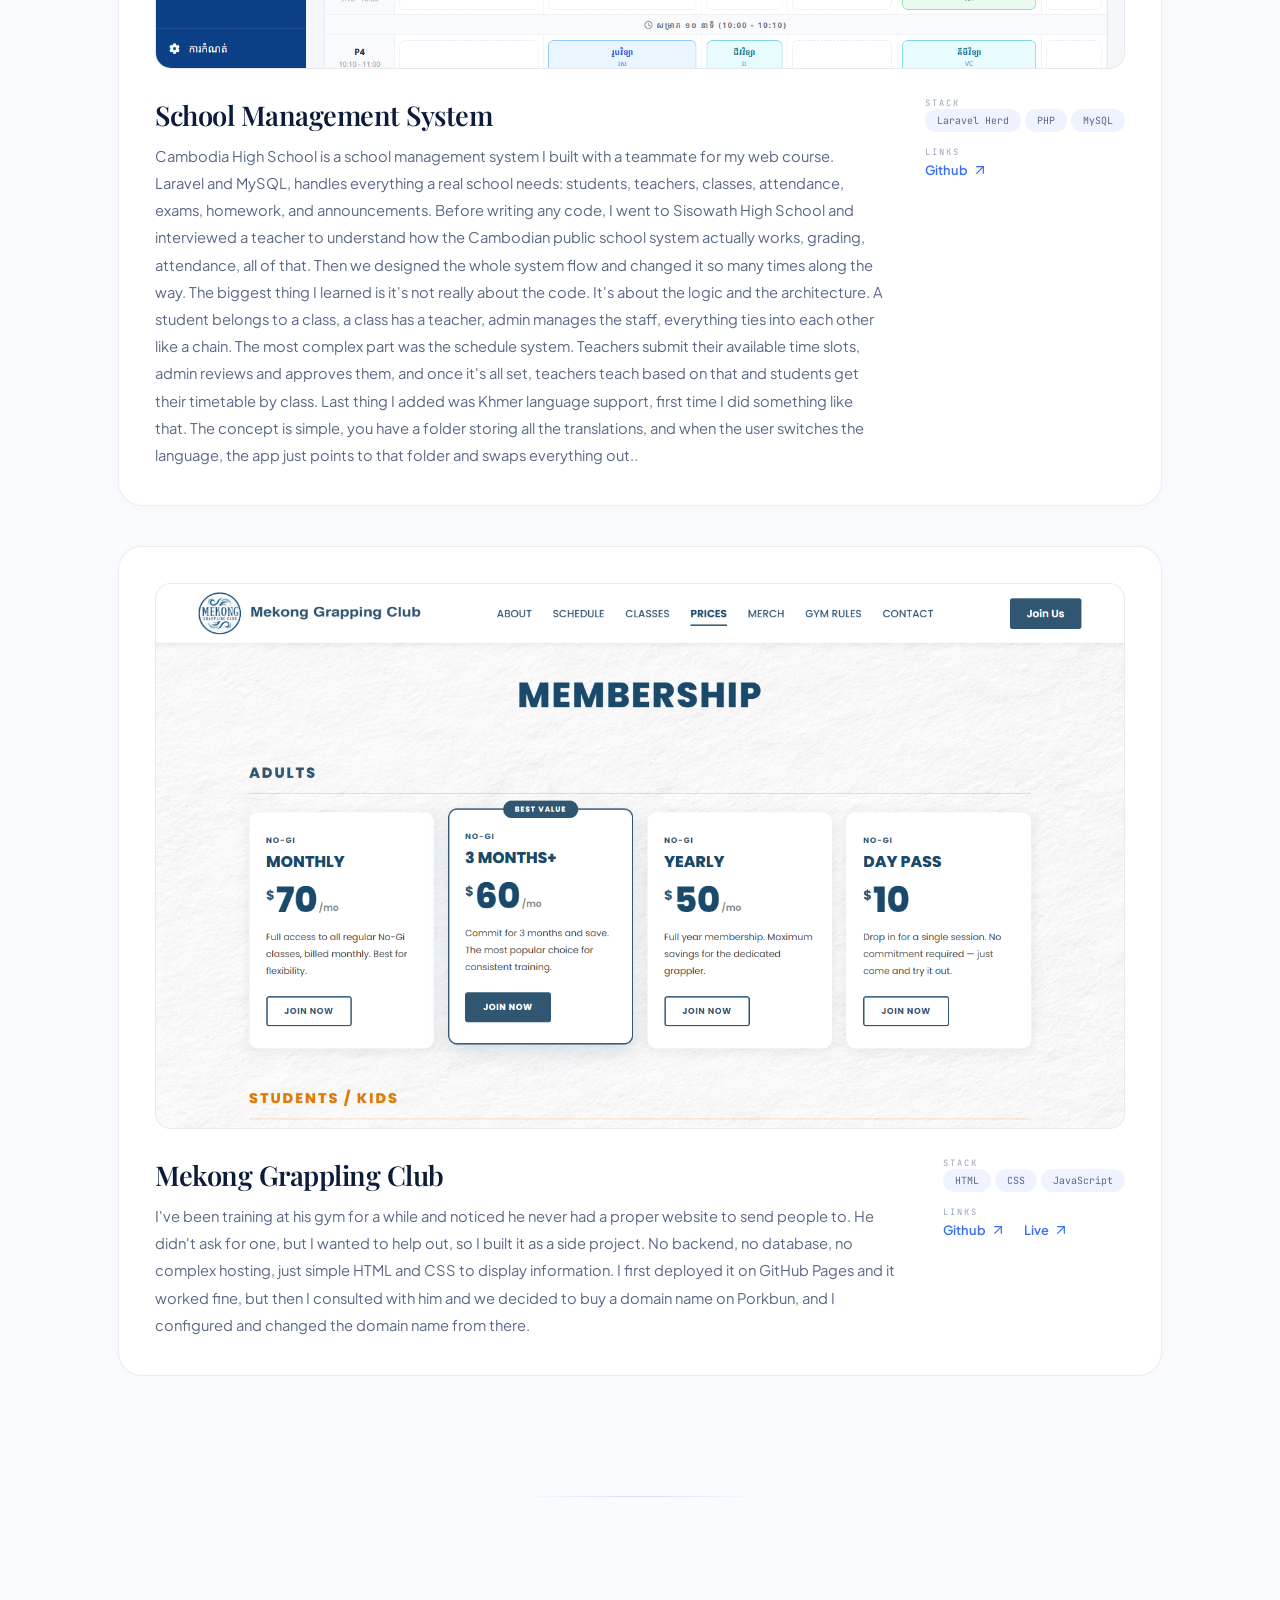
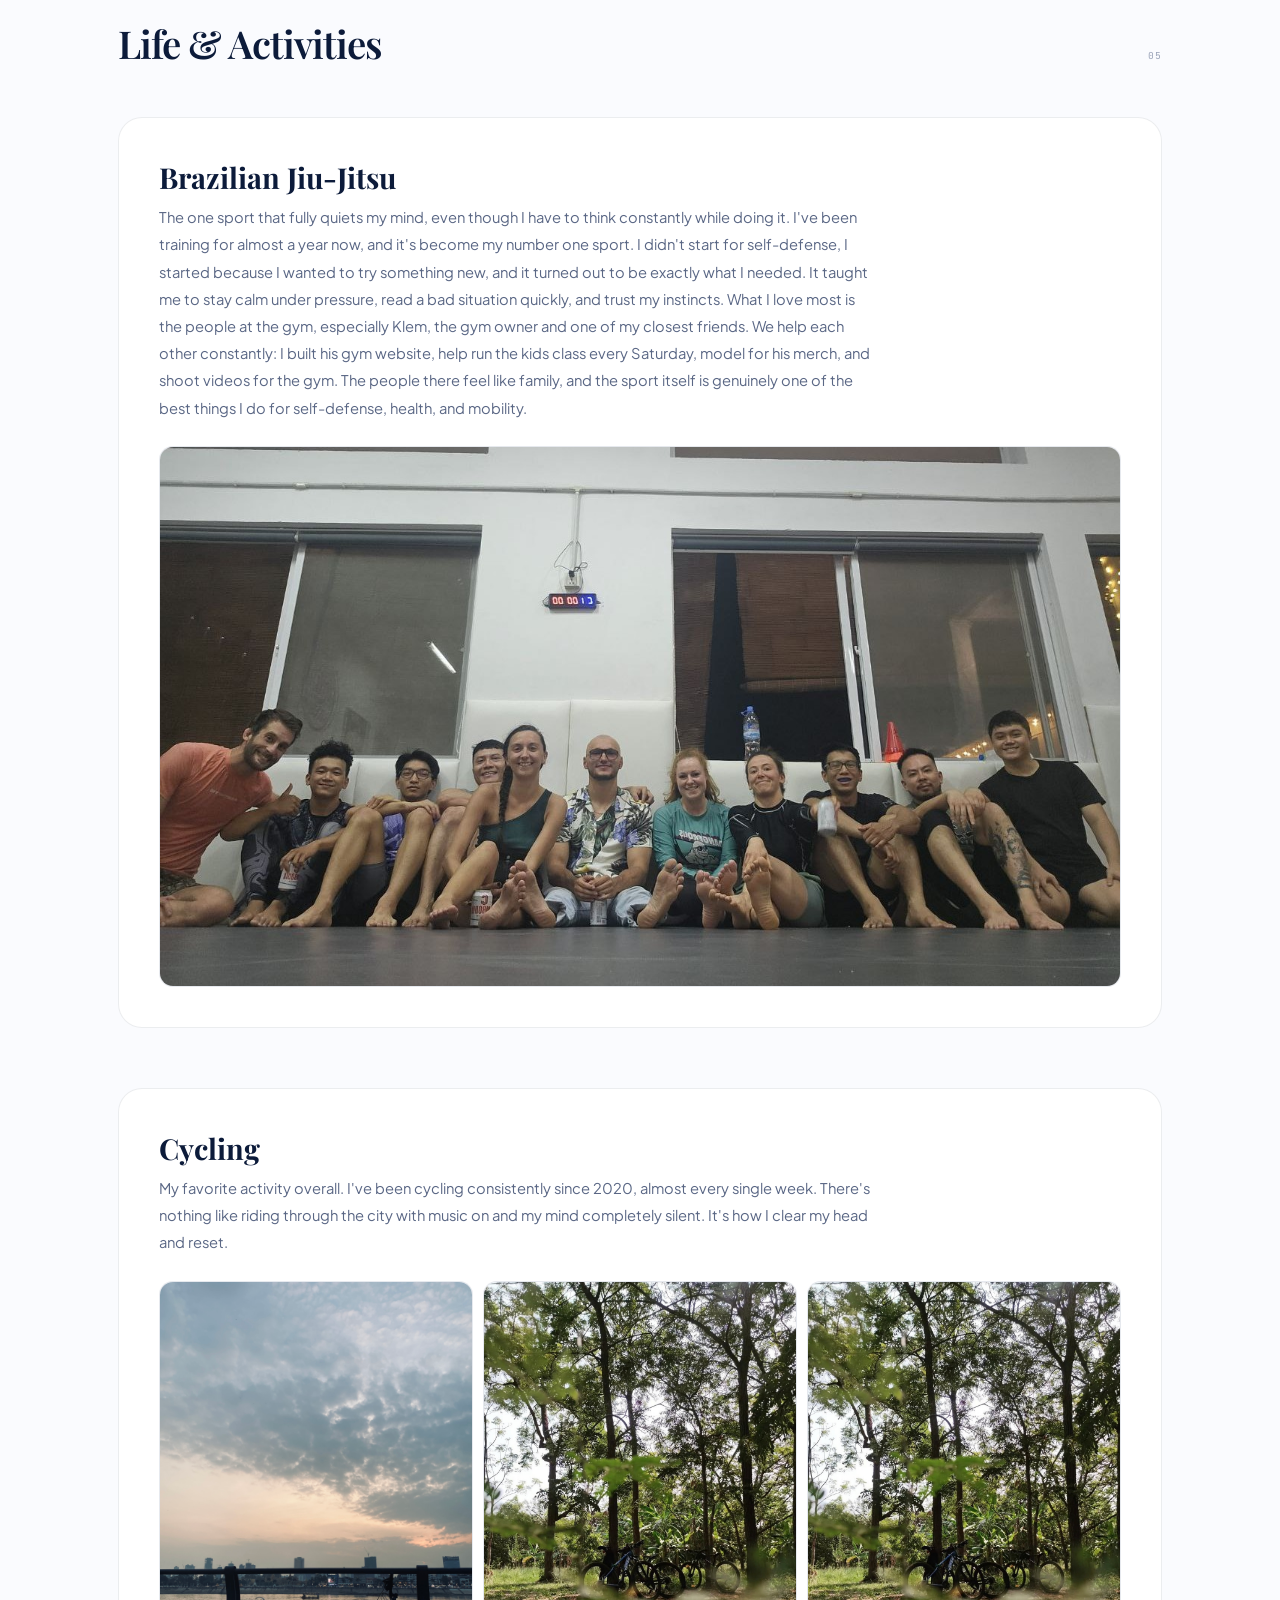
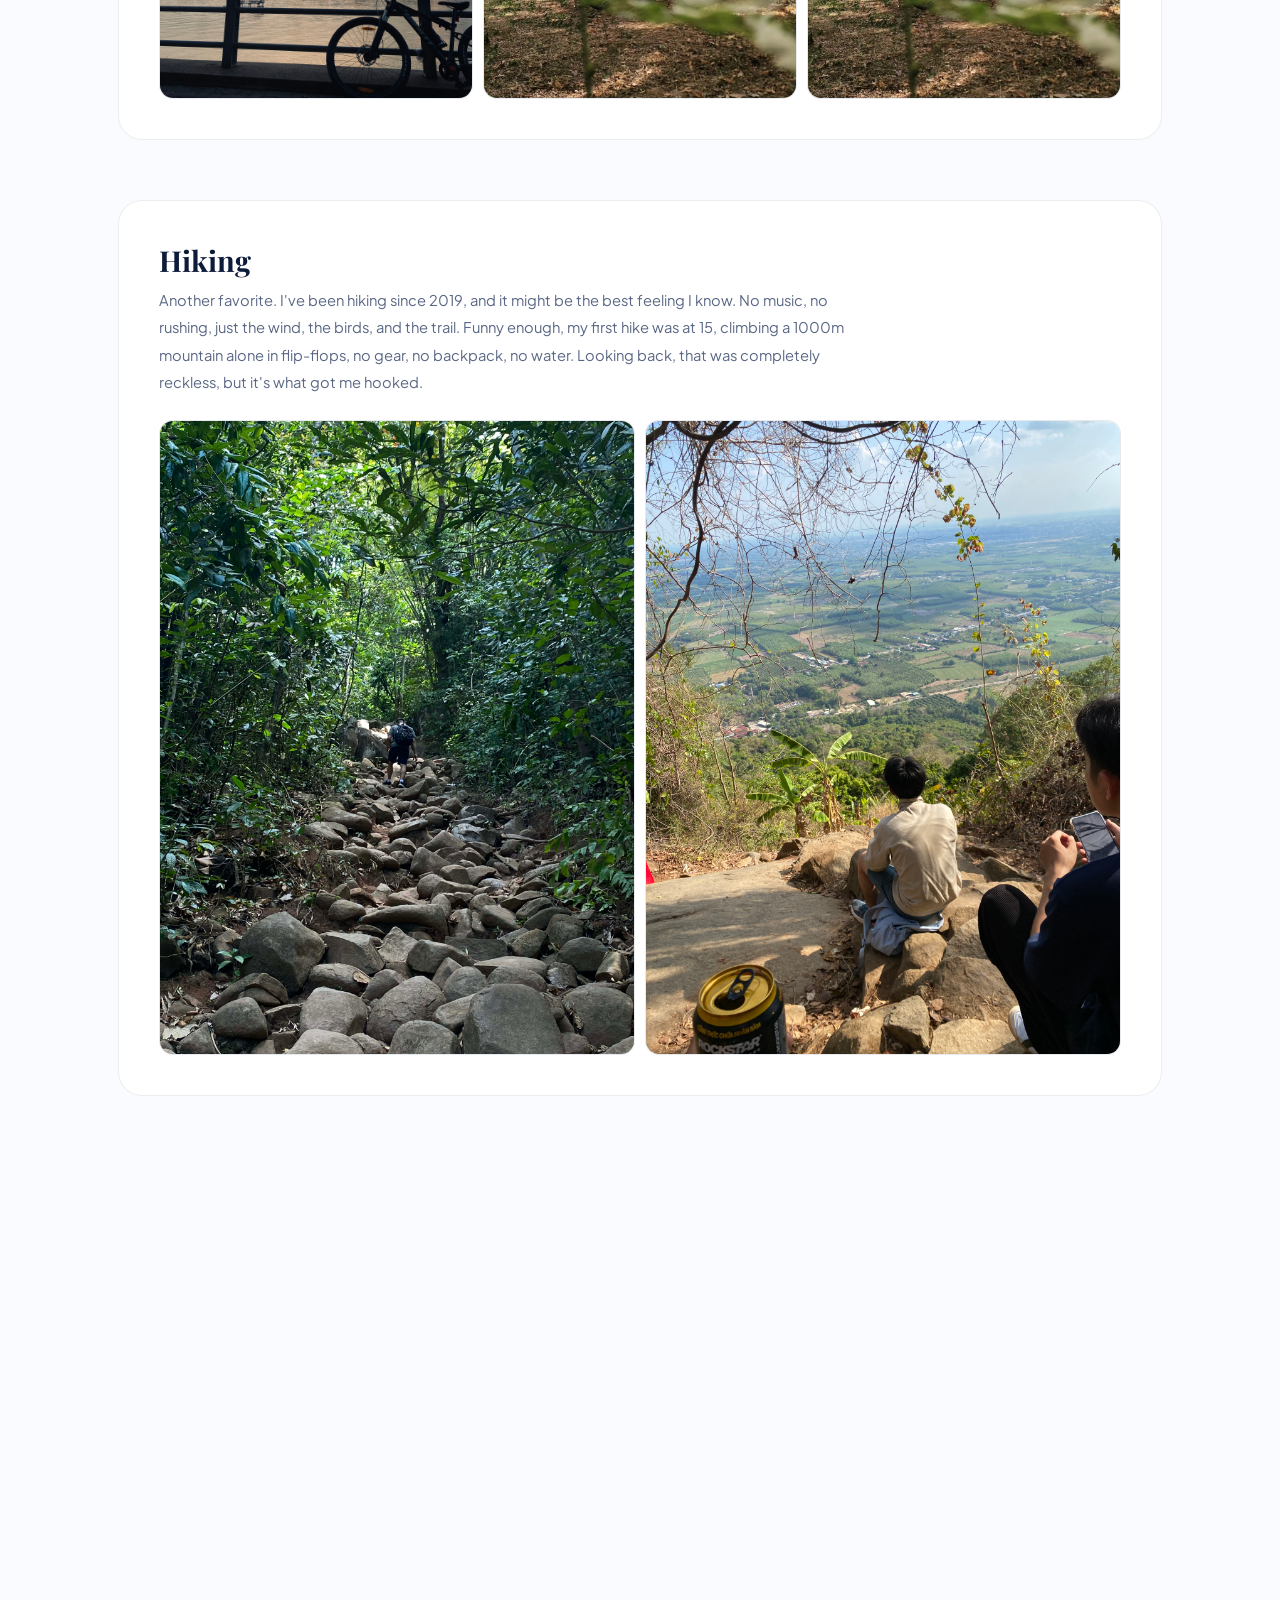
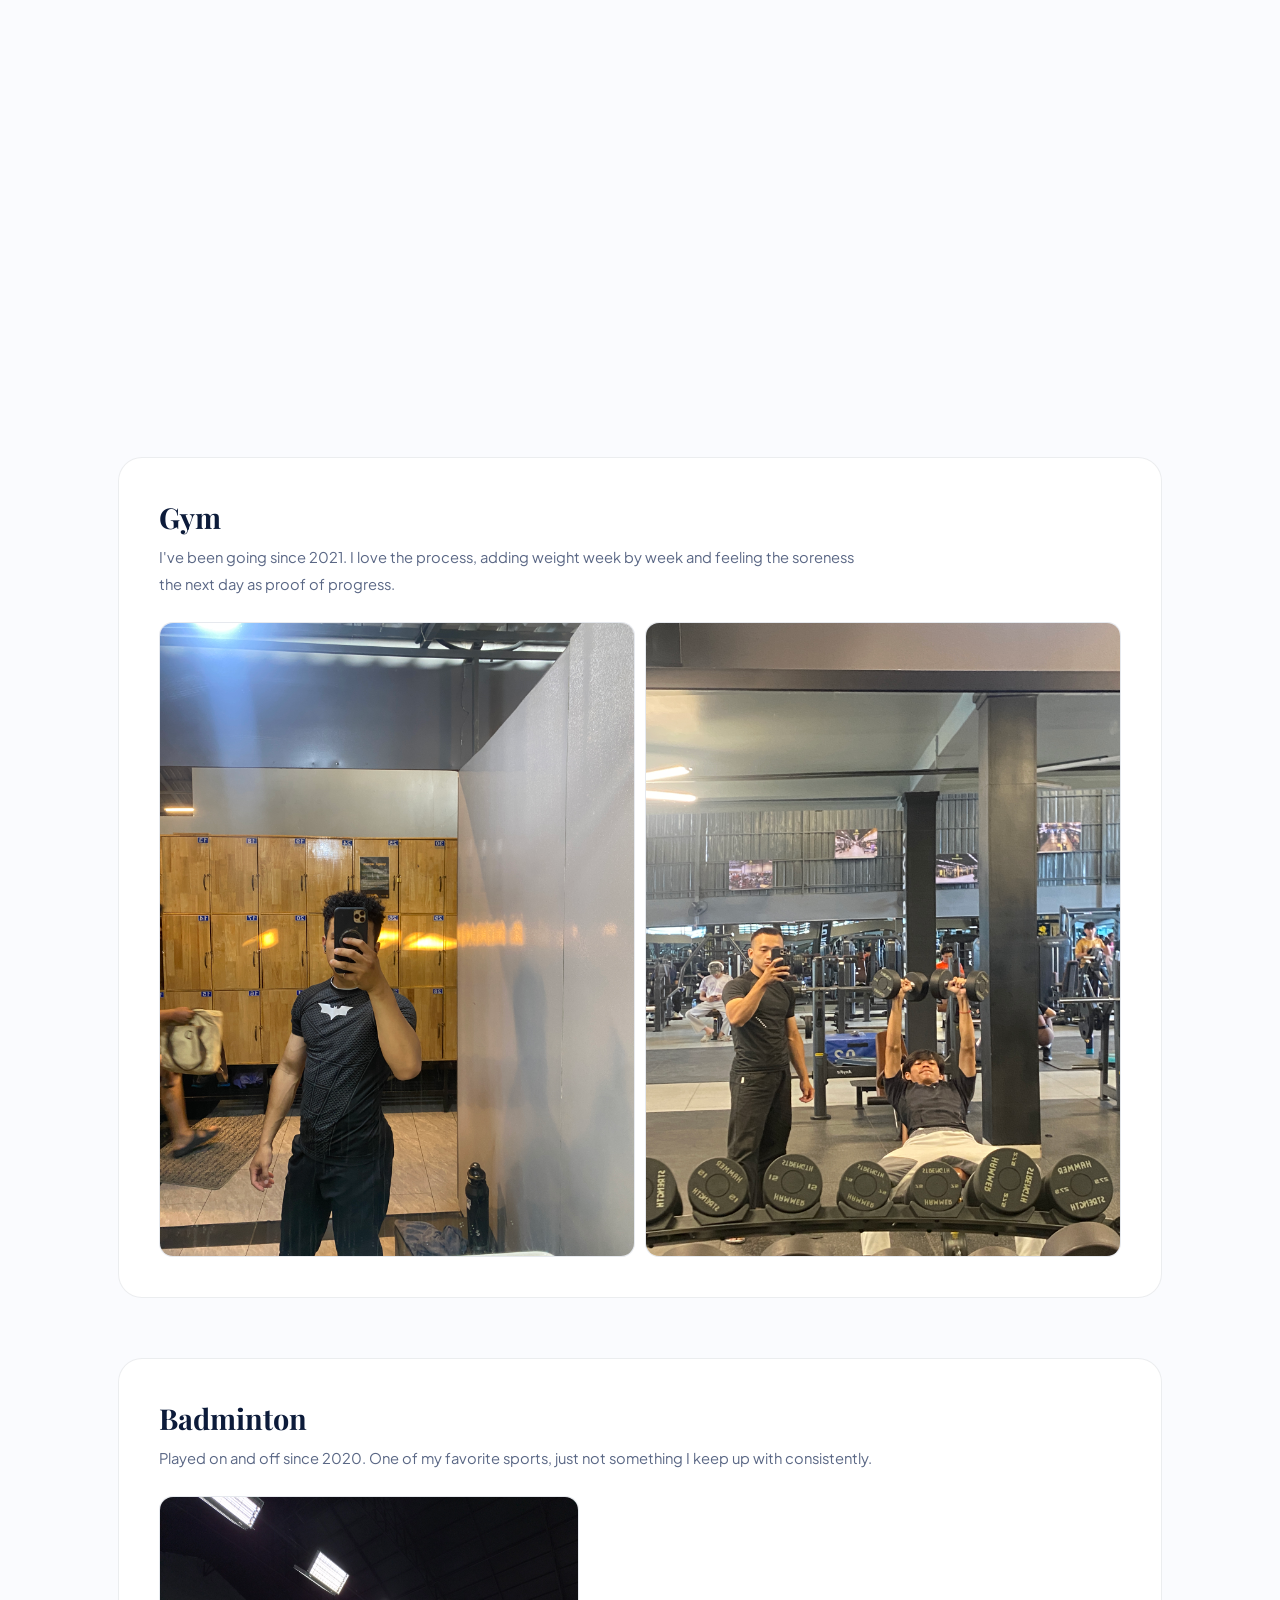
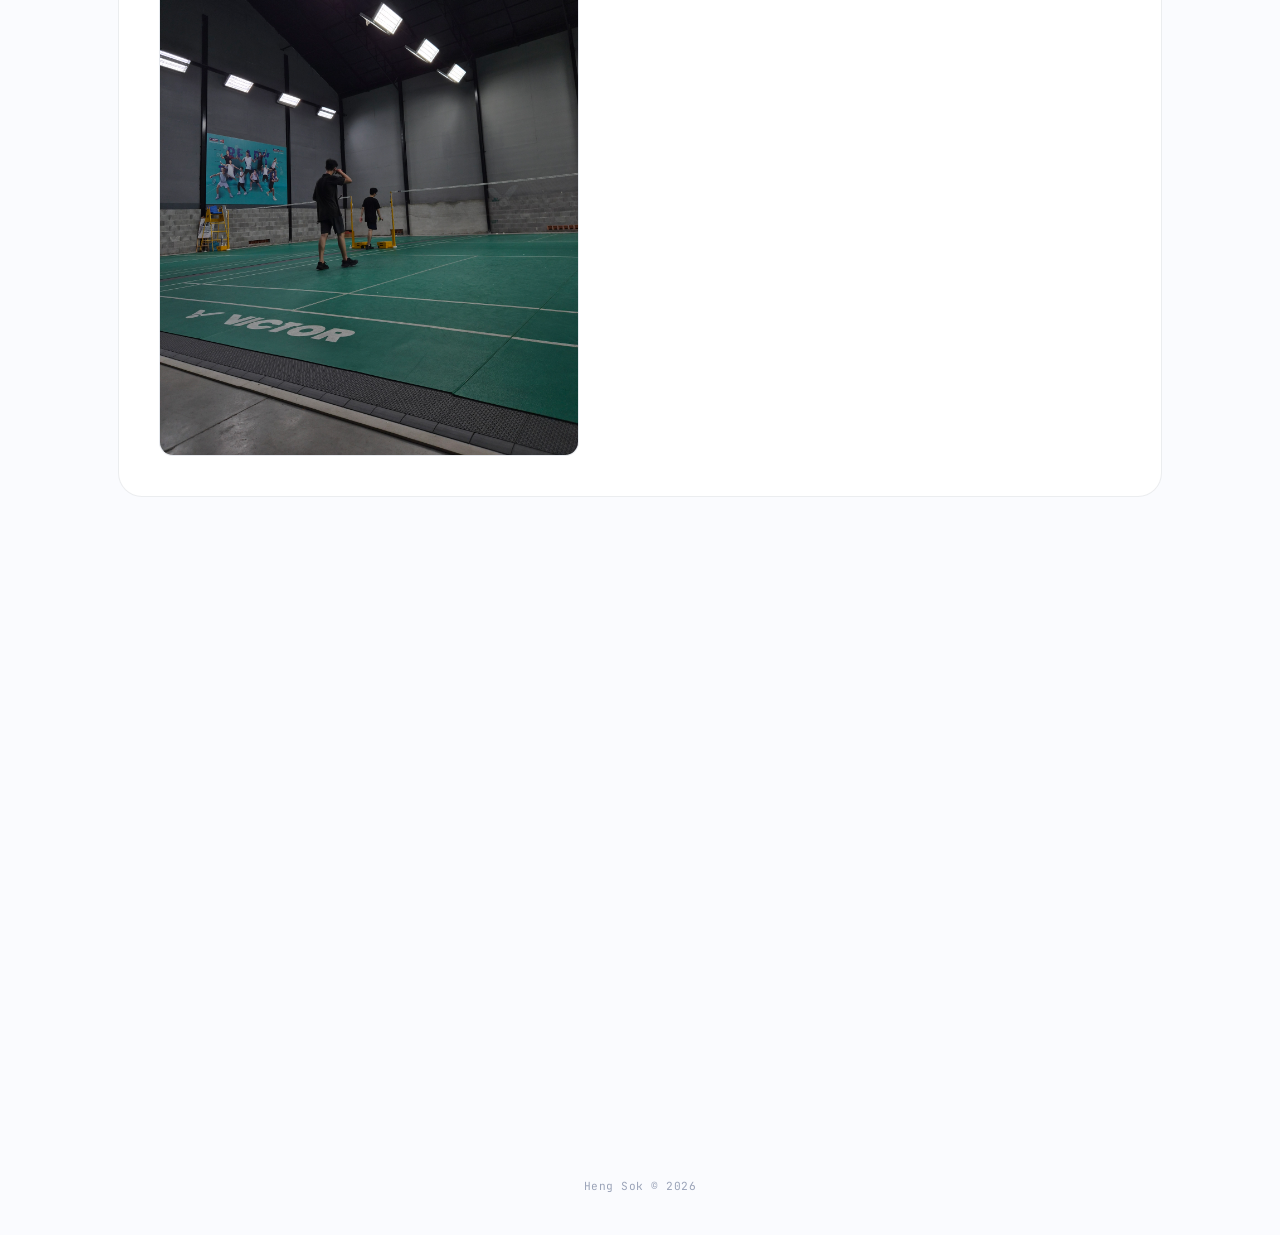
==== commit 5889b0d4: "add icon" ====
--- a/index.html
+++ b/index.html
@@ -159,8 +159,8 @@
             Secured 1st Place at the MIS Challenge. Our team designed a complete intercity bus booking app called <strong>BookLan</strong>, solving a real transportation gap in Cambodia, allowing travelers to book a passing bus or van from anywhere on the road, without needing to be at a station or book in advance.
           </p>
           <div class="mis-links">
-            <a href="https://www.figma.com/proto/e6fx794L1o7bO24l9gcjP2/MIS-Challenge-2026?node-id=372-25570&p=f&t=g76YZ656spLCaCDP-0&scaling=scale-down&content-scaling=fixed&page-id=372%3A25570&starting-point-node-id=543%3A37488&show-proto-sidebar=1&fuid=1606556431266785377" target="_blank" class="mis-link-btn">Figma Prototype</a>
-            <a href="https://canva.link/w1b40knwm28mtsy" target="_blank" class = "mis-link-btn">Pitch Slides</a>
+            <a href="https://www.figma.com/proto/e6fx794L1o7bO24l9gcjP2/MIS-Challenge-2026?node-id=372-25570&p=f&t=g76YZ656spLCaCDP-0&scaling=scale-down&content-scaling=fixed&page-id=372%3A25570&starting-point-node-id=543%3A37488&show-proto-sidebar=1&fuid=1606556431266785377" target="_blank" class="mis-link-btn"><svg class="ic" viewBox="0 0 24 24"><path d="M5 5.5A3.5 3.5 0 0 1 8.5 2H12v7H8.5A3.5 3.5 0 0 1 5 5.5z"/><path d="M12 2h3.5a3.5 3.5 0 1 1 0 7H12V2z"/><path d="M12 12.5a3.5 3.5 0 1 1 7 0 3.5 3.5 0 1 1-7 0z"/><path d="M5 19.5A3.5 3.5 0 0 1 8.5 16H12v3.5a3.5 3.5 0 1 1-7 0z"/><path d="M5 12.5A3.5 3.5 0 0 1 8.5 9H12v7H8.5A3.5 3.5 0 0 1 5 12.5z"/></svg>Figma Prototype</a>
+            <a href="https://canva.link/w1b40knwm28mtsy" target="_blank" class = "mis-link-btn"><svg class="ic" viewBox="0 0 24 24"><rect x="3" y="3" width="18" height="14" rx="2"/><path d="M8 21h8"/><path d="M12 17v4"/></svg>Pitch Slides</a>
           </div>
           <div class="mis-grid">
             <div class="mis-team-img" data-tilt>
@@ -254,6 +254,7 @@
                 <a href="https://github.com/gnehkos/database_parking_management_system" target="_blank">Github <svg class="ic" viewBox="0 0 24 24"><line x1="7" y1="17" x2="17" y2="7"/><polyline points="7 7 17 7 17 17"/></svg></a>
                 <a href="https://www.youtube.com/watch?v=fdv3JMDx4bU" target="_blank">Demo Video <svg class="ic" viewBox="0 0 24 24"><line x1="7" y1="17" x2="17" y2="7"/><polyline points="7 7 17 7 17 17"/></svg></a>
                 <a href="https://canva.link/hlo7quy44bec50y" target="_blank">Slides <svg class="ic" viewBox="0 0 24 24"><line x1="7" y1="17" x2="17" y2="7"/><polyline points="7 7 17 7 17 17"/></svg></a>
+                  <a href="files/parking_documentation.pdf" download style="flex-basis:100%">Documentation<svg class="ic" viewBox="0 0 24 24"><path d="M21 15v4a2 2 0 01-2 2H5a2 2 0 01-2-2v-4"/><polyline points="7 10 12 15 17 10"/><line x1="12" y1="15" x2="12" y2="3"/></svg></a>
               </div>
             </div>
           </div>
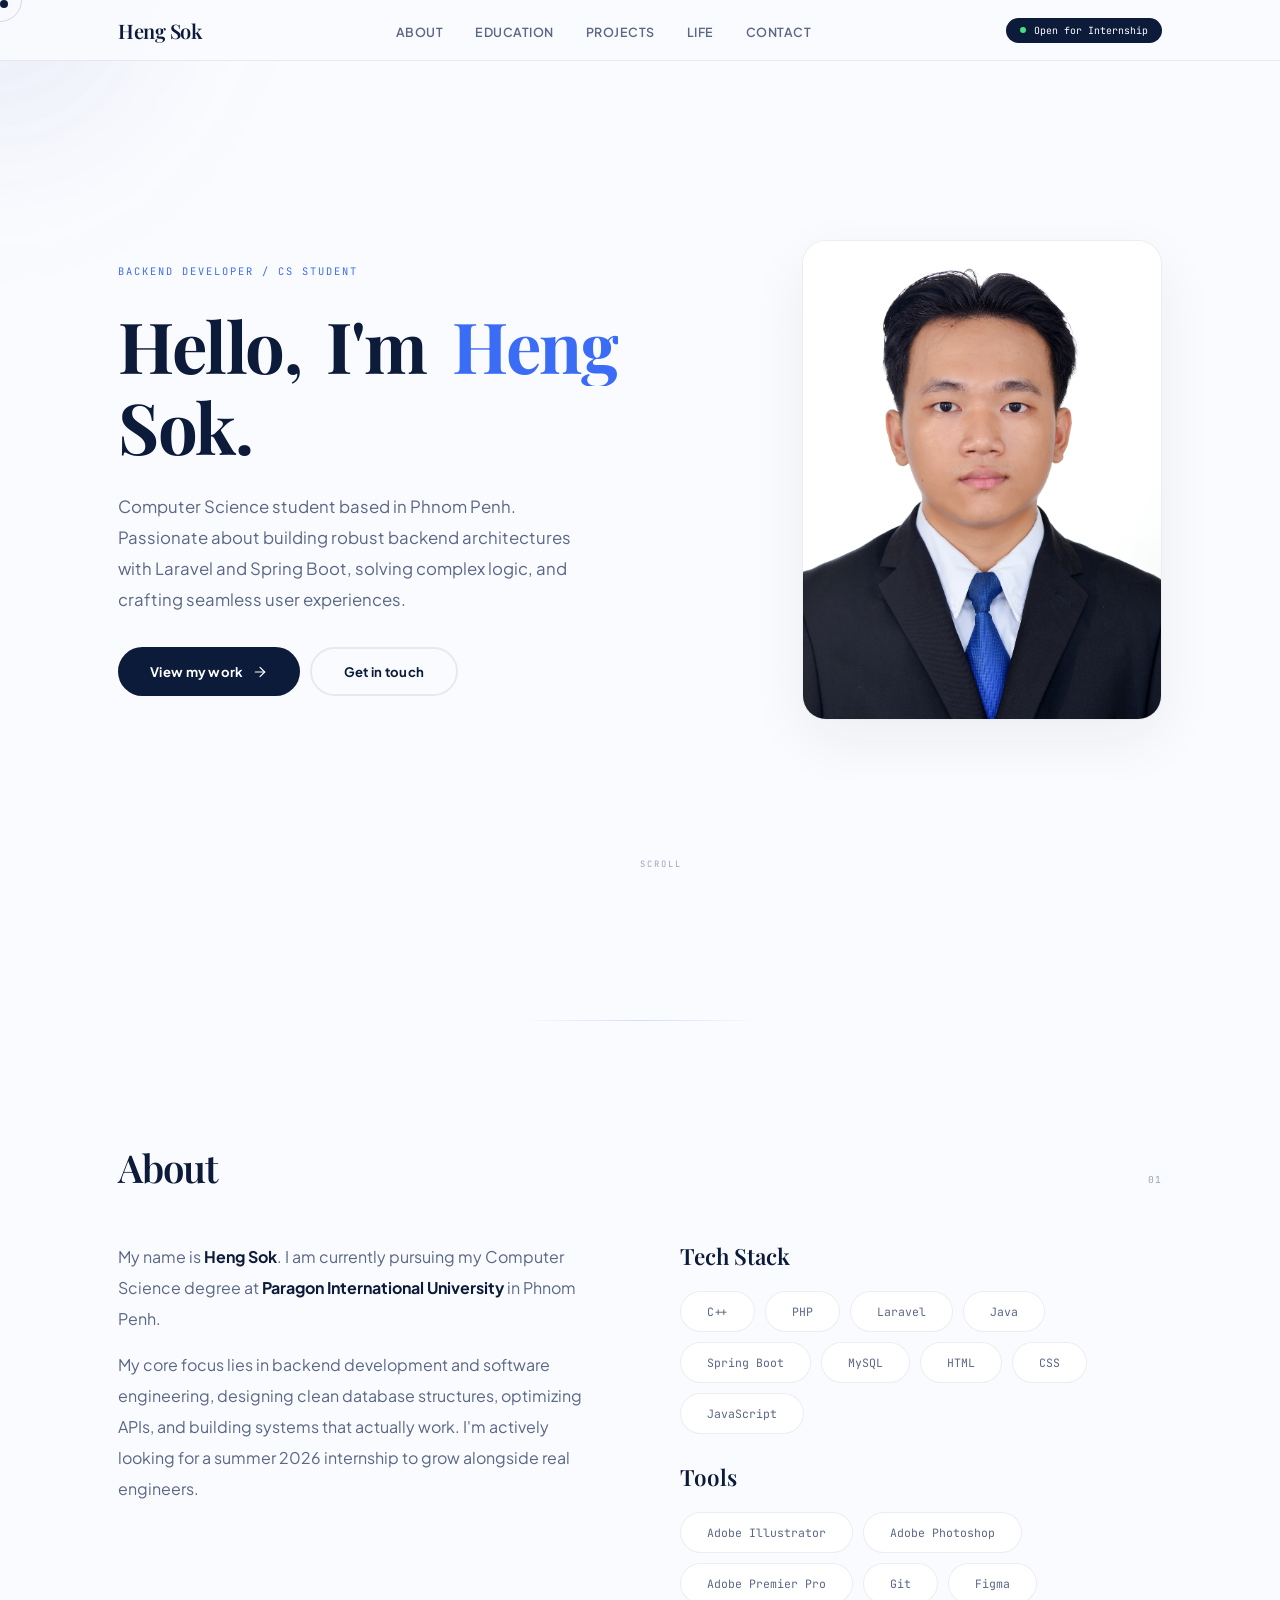
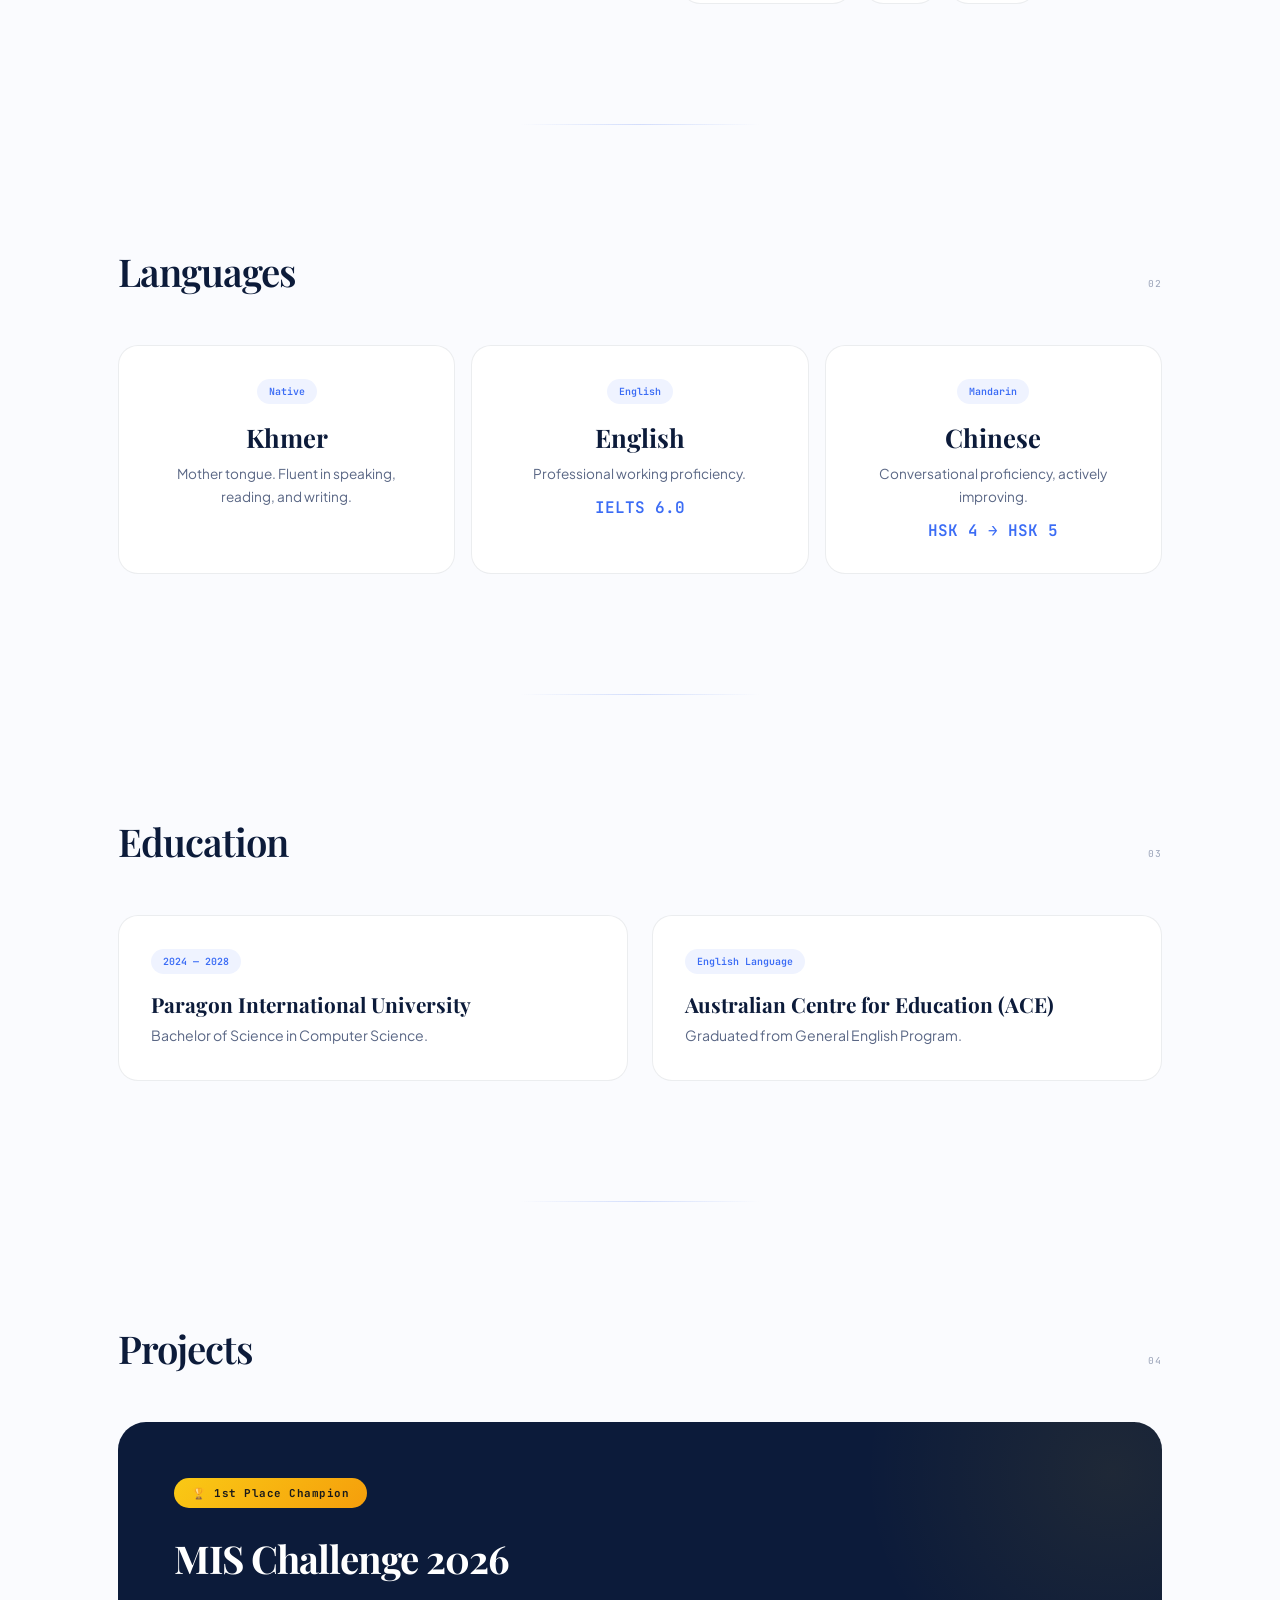
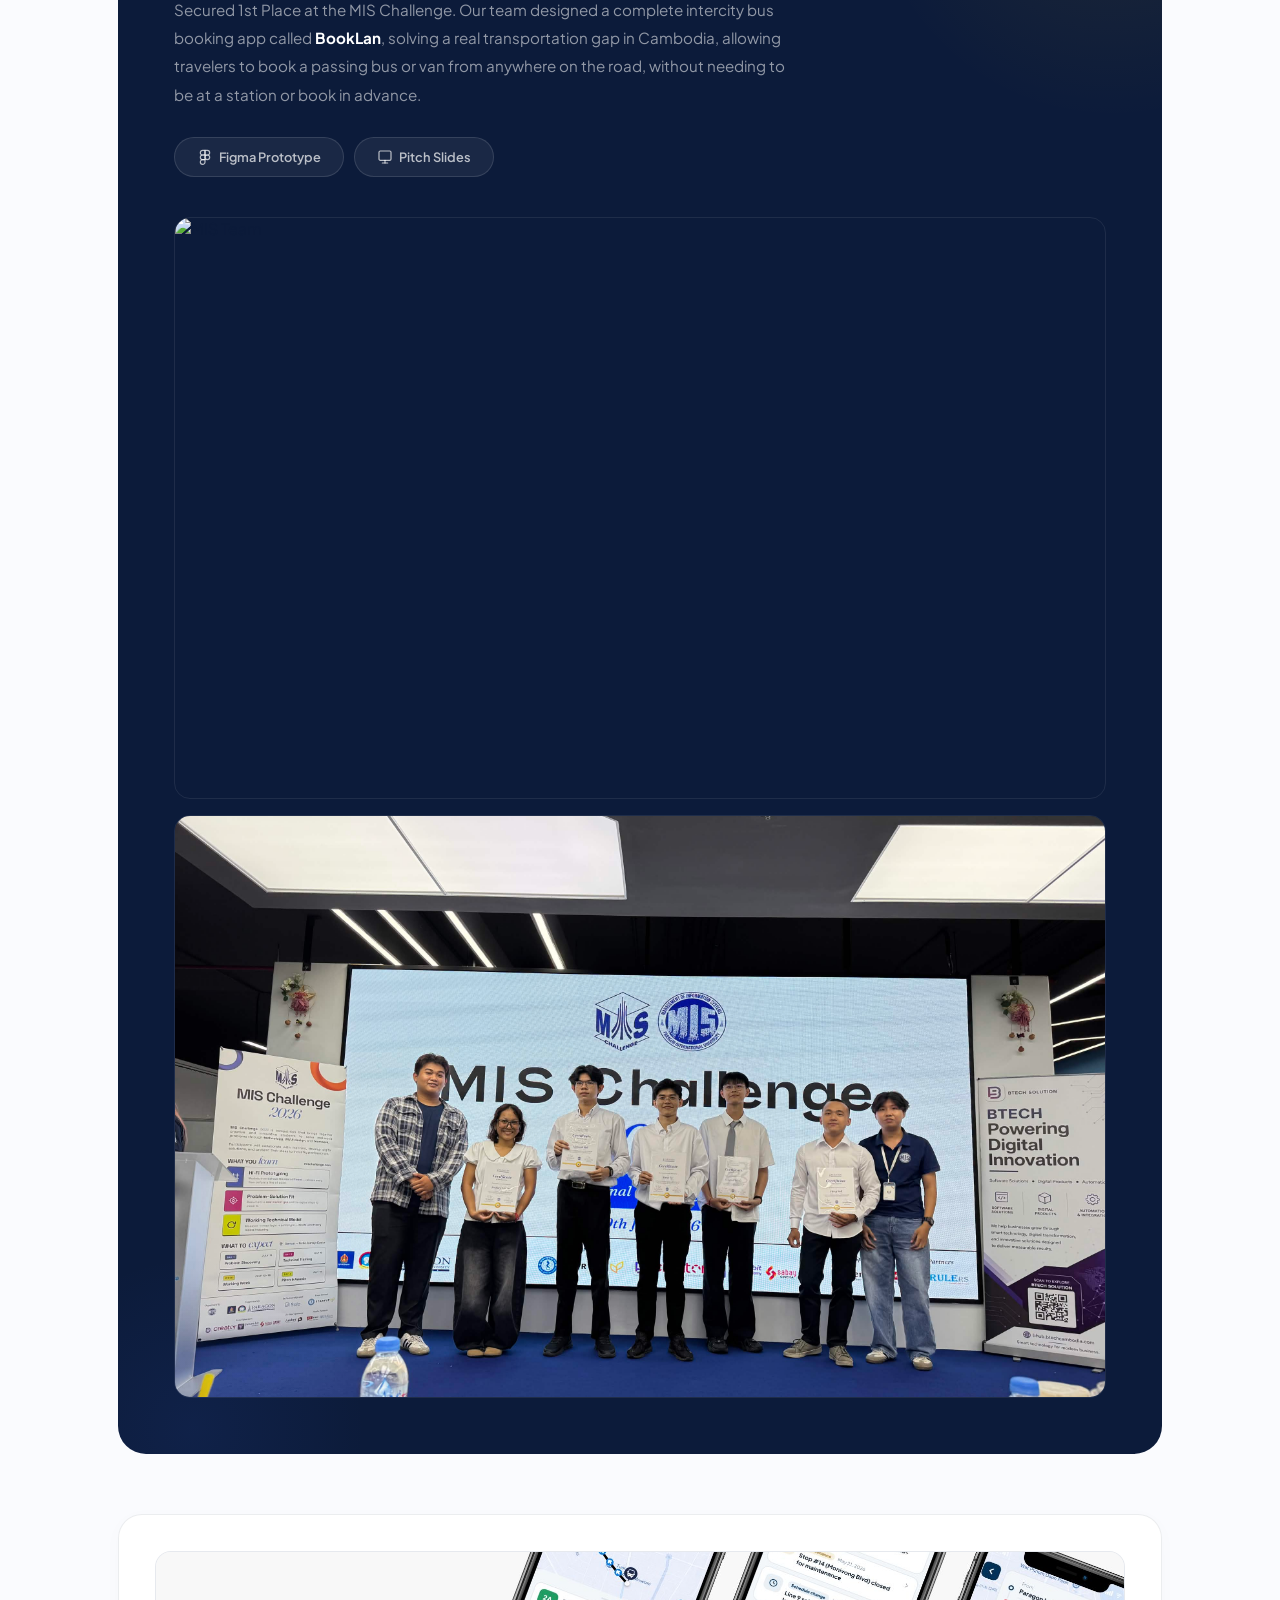
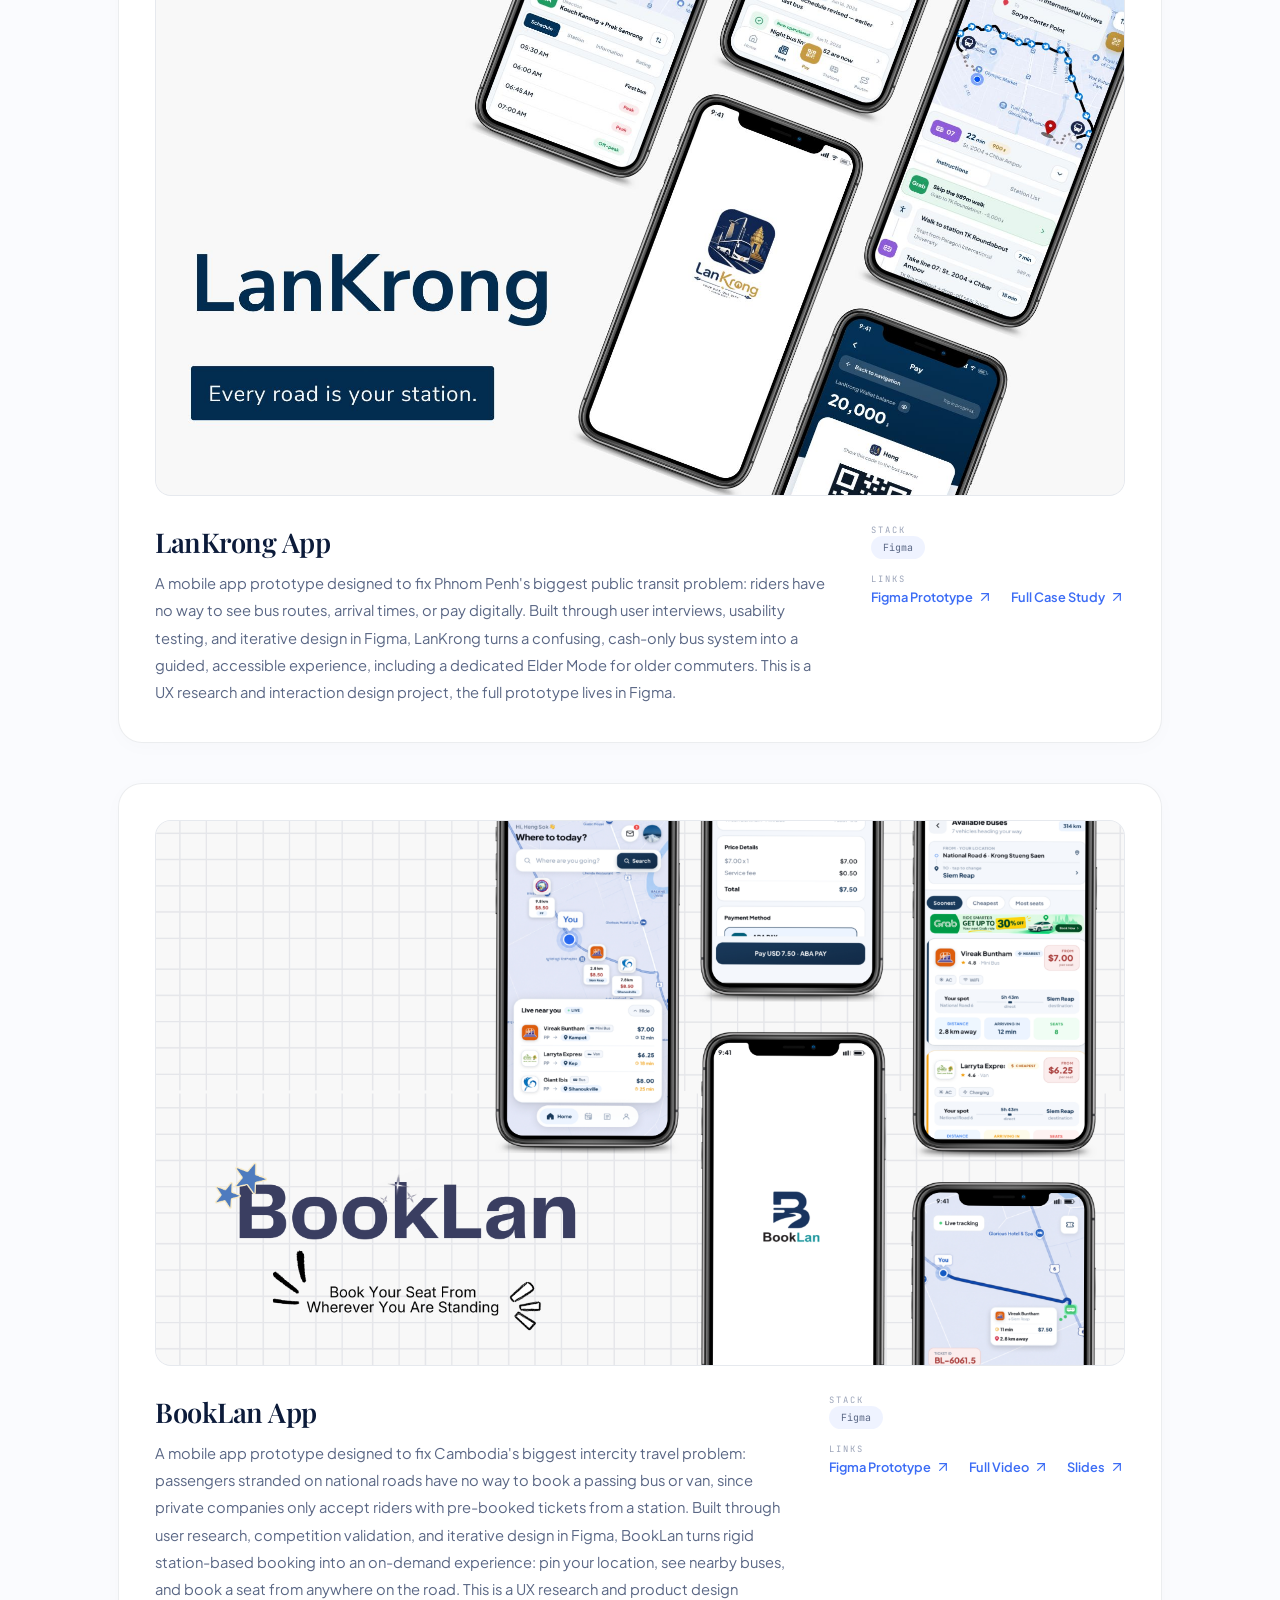
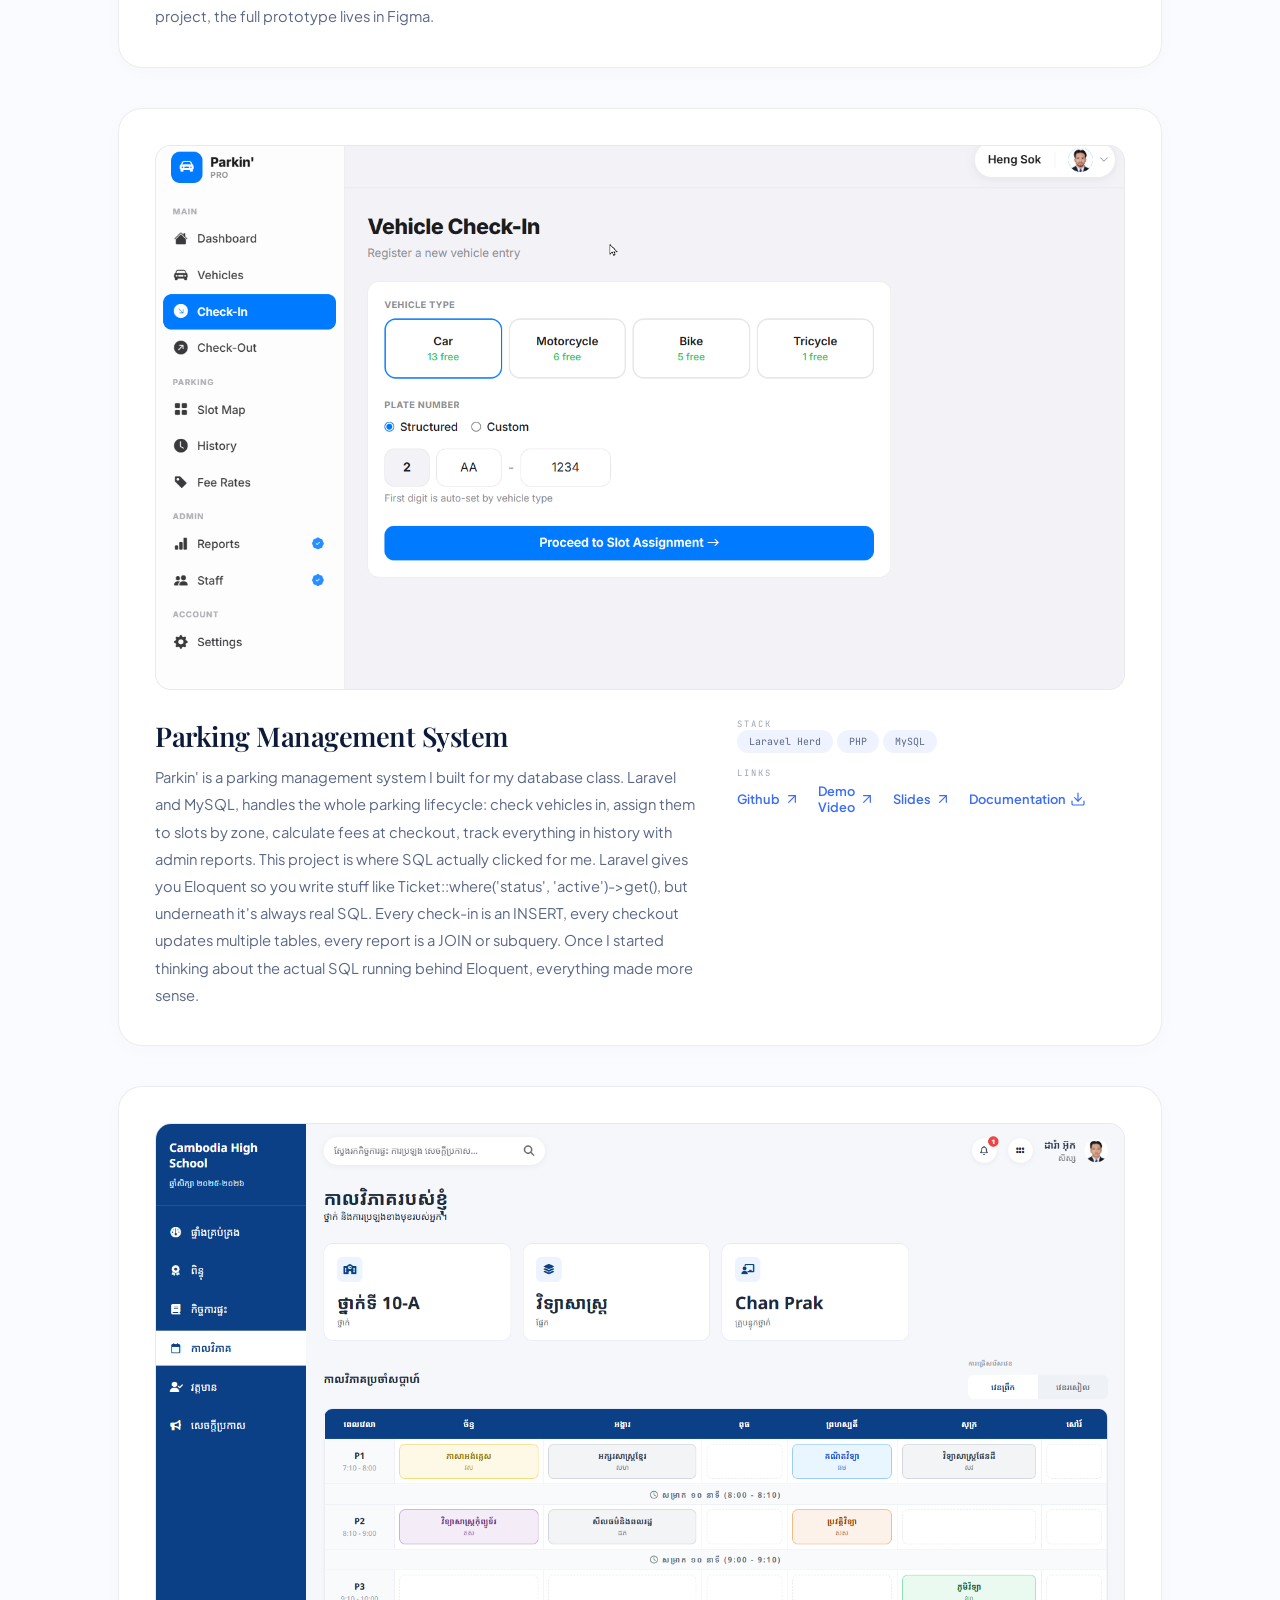
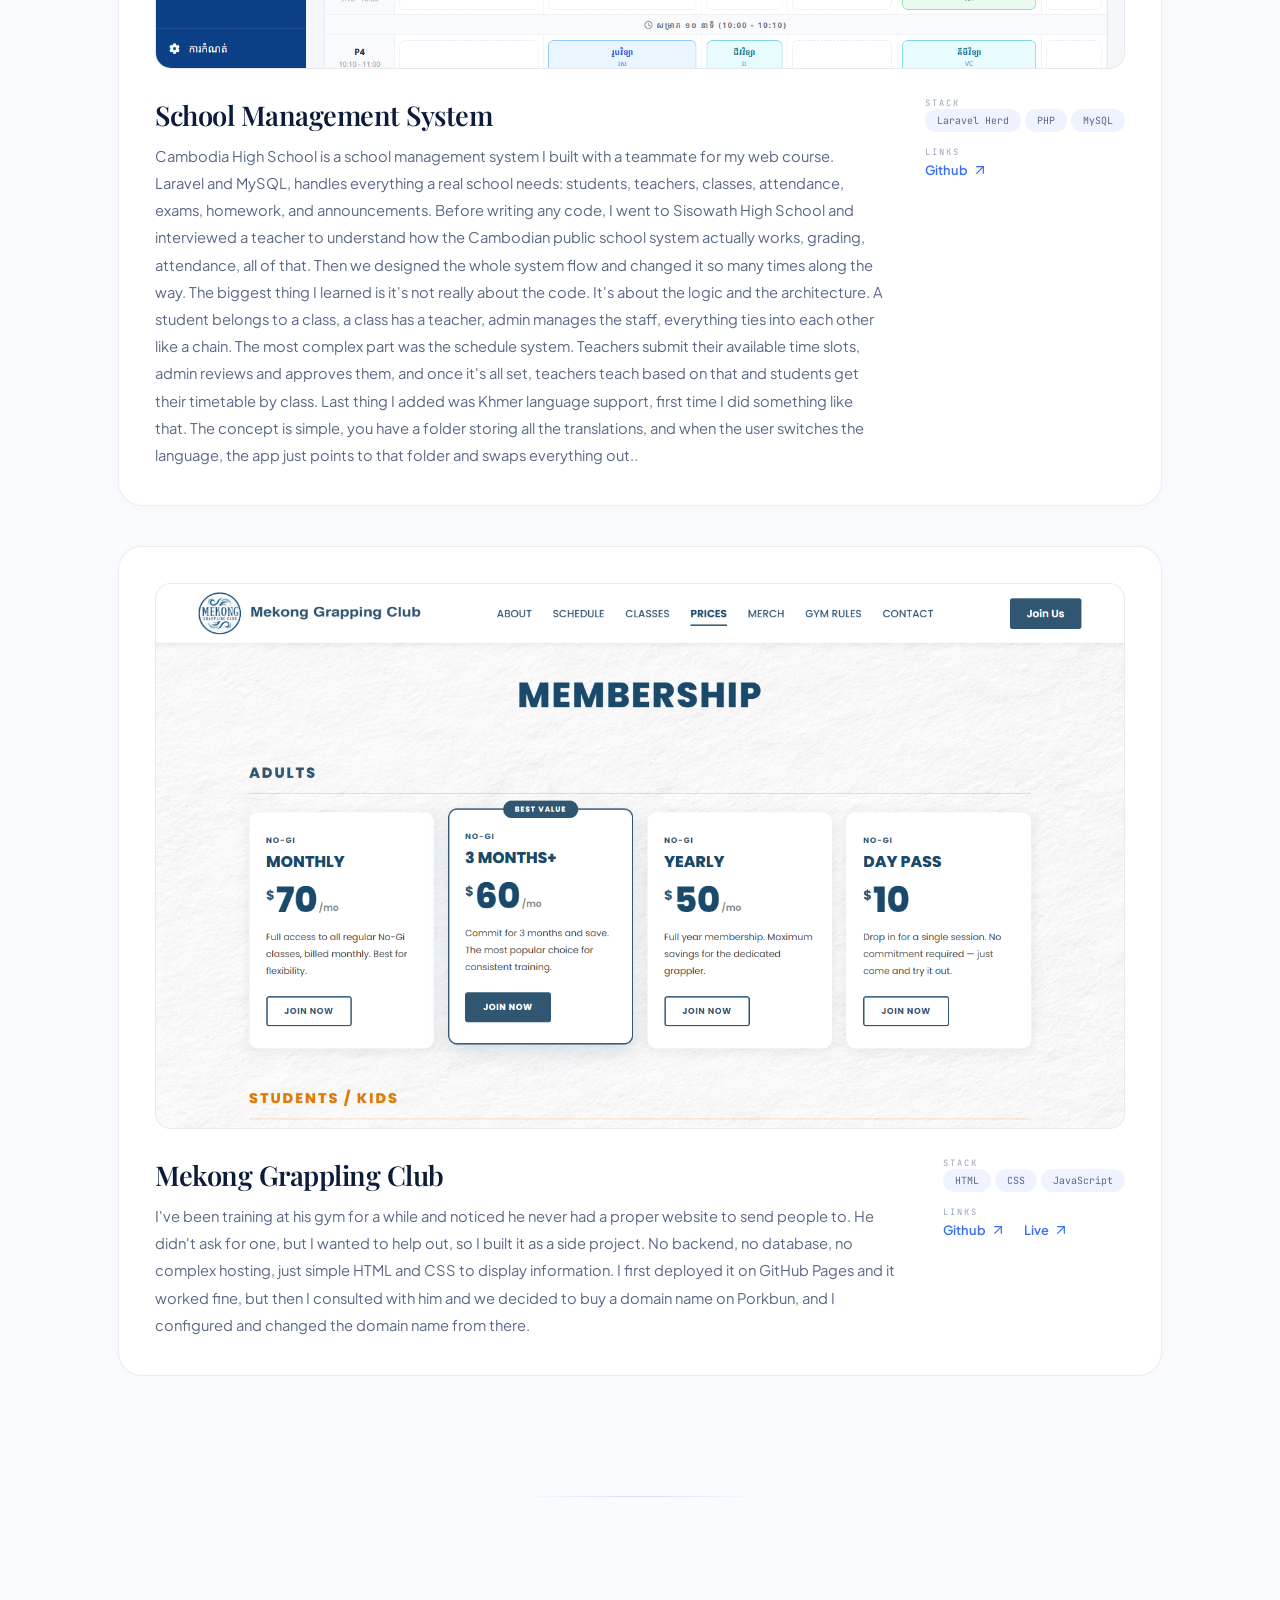
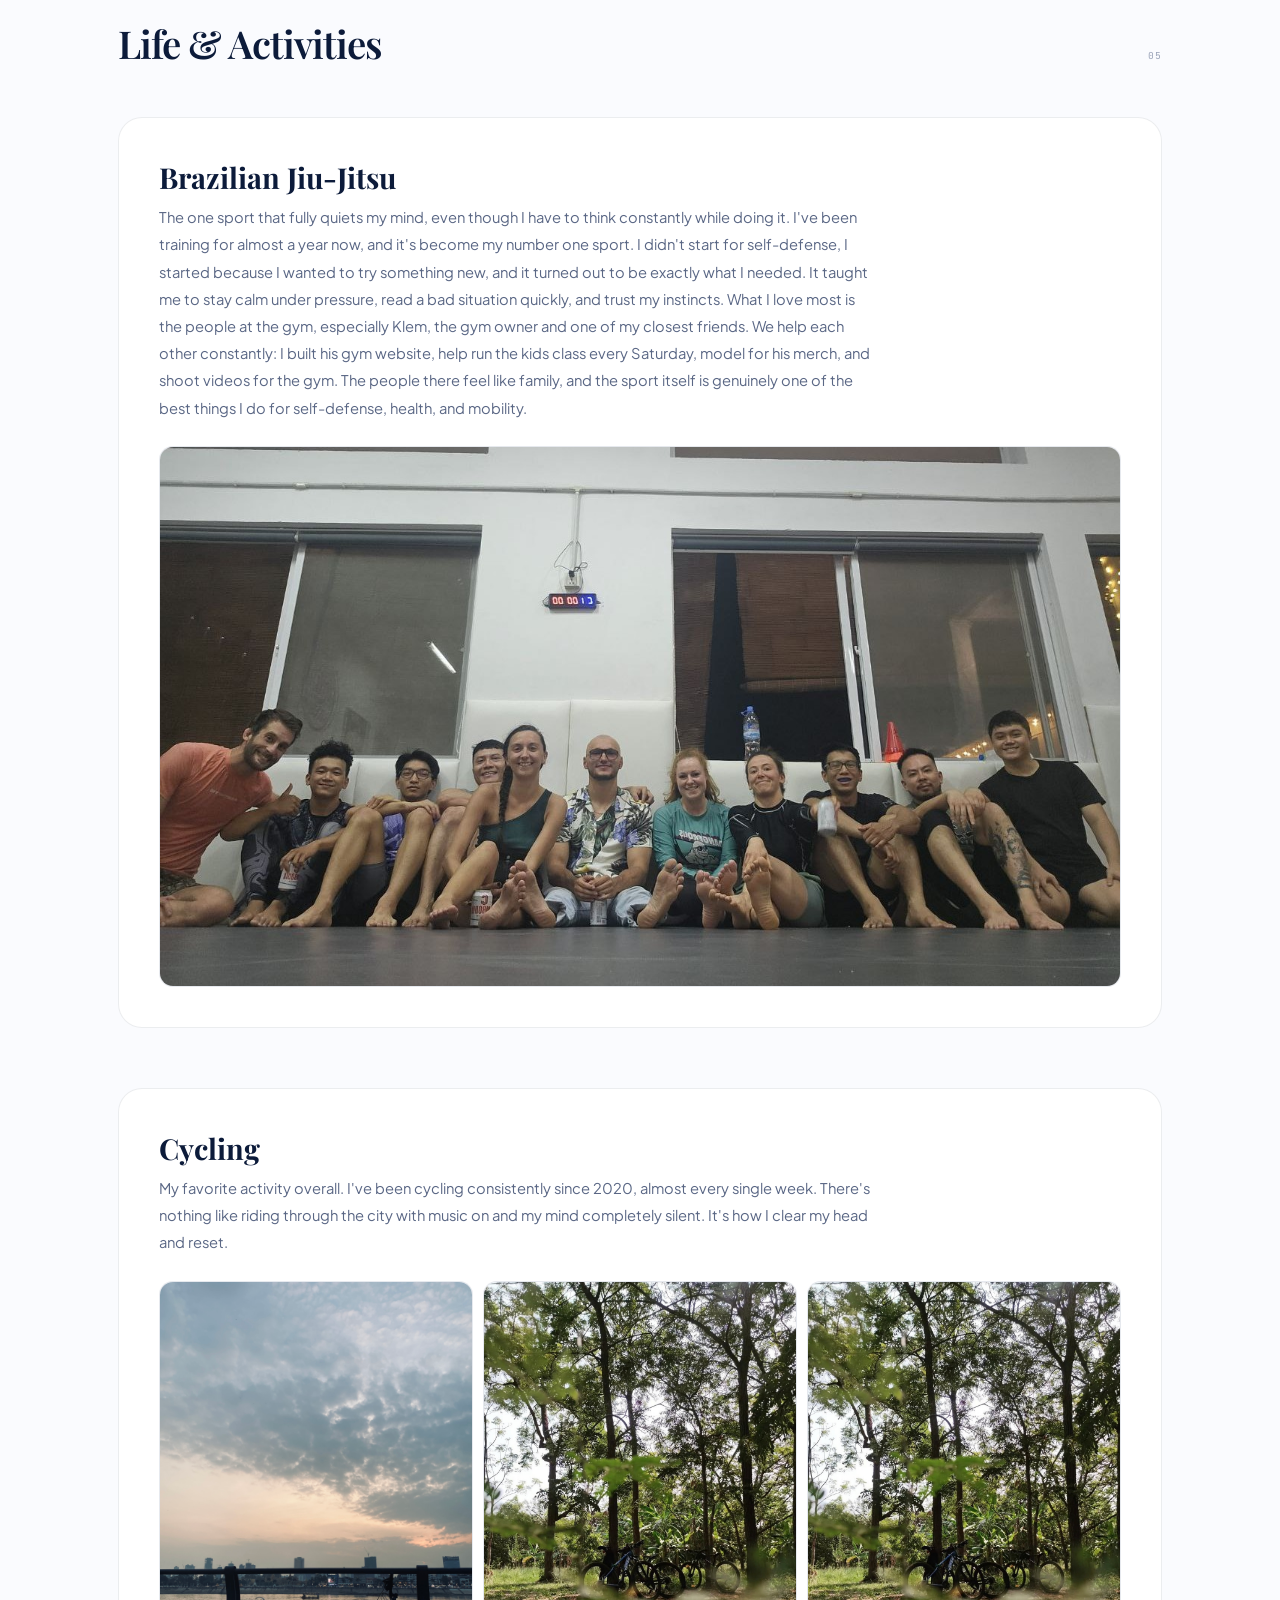
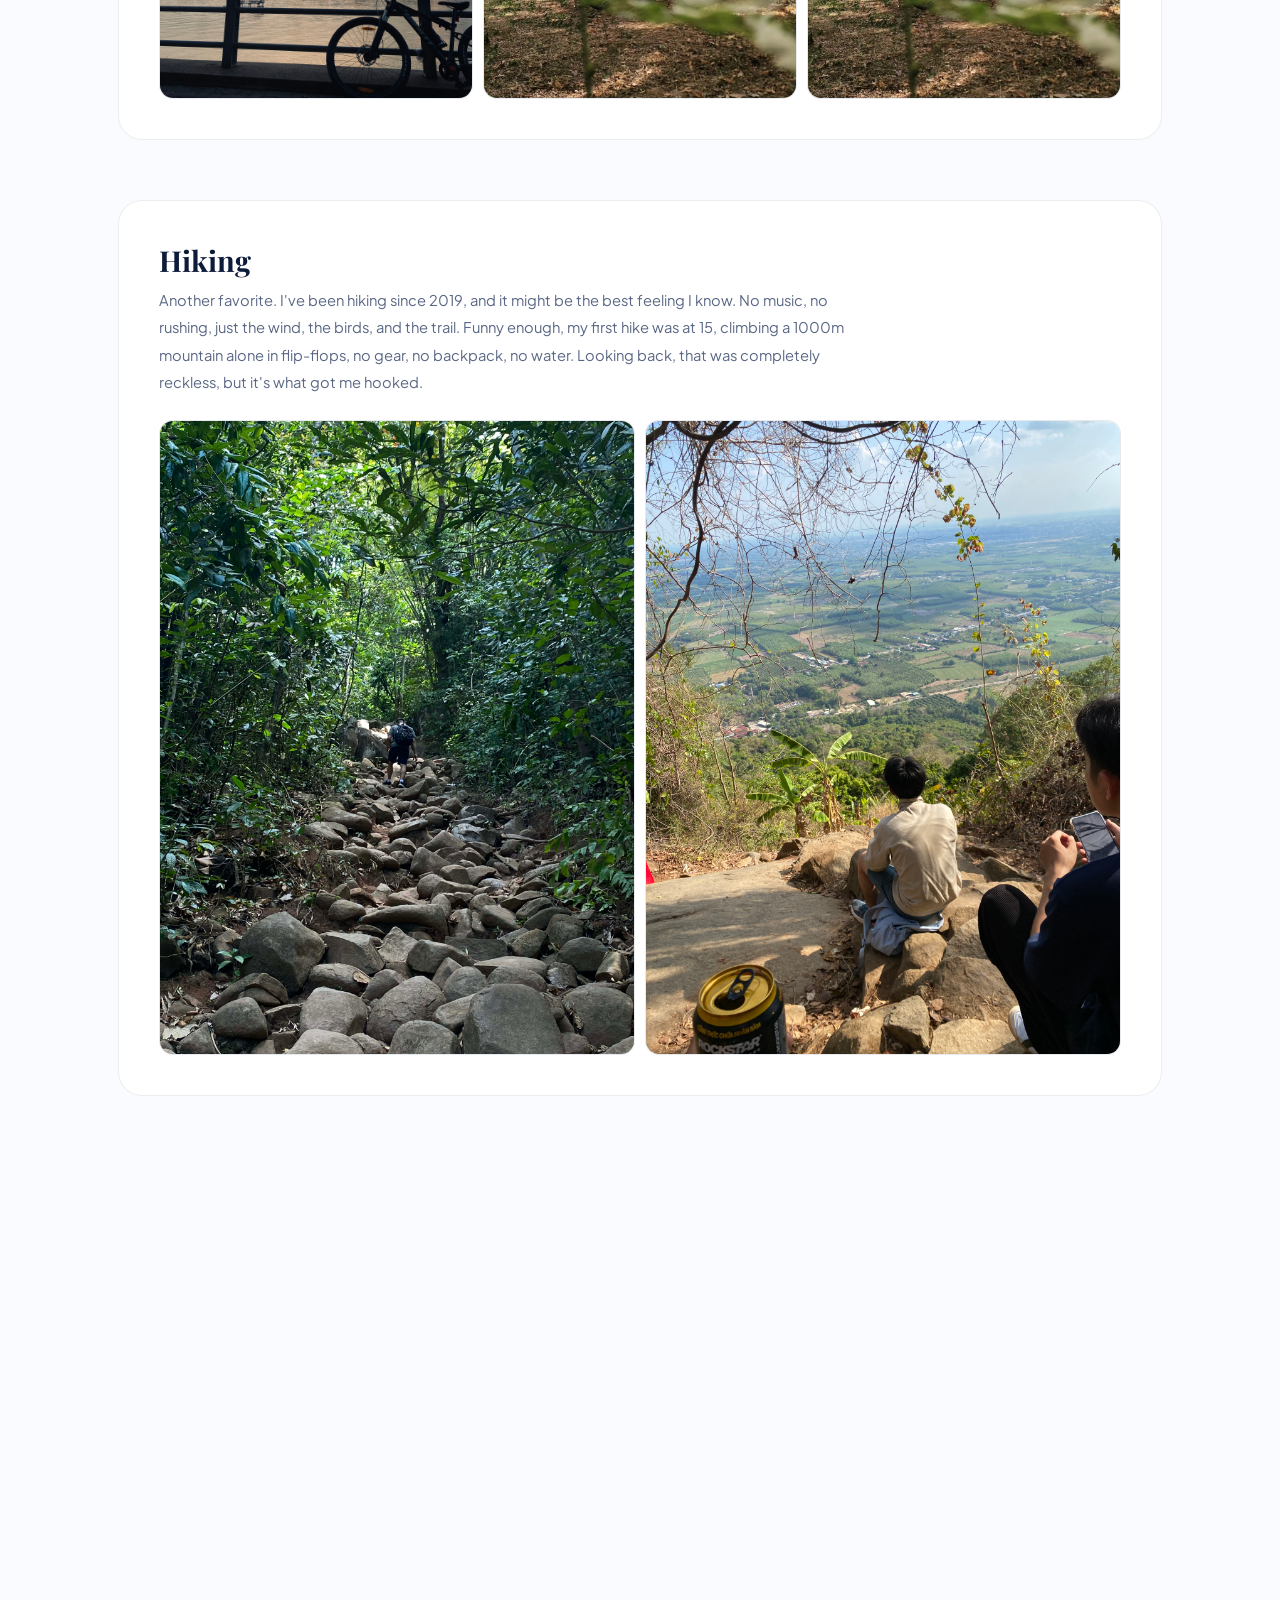
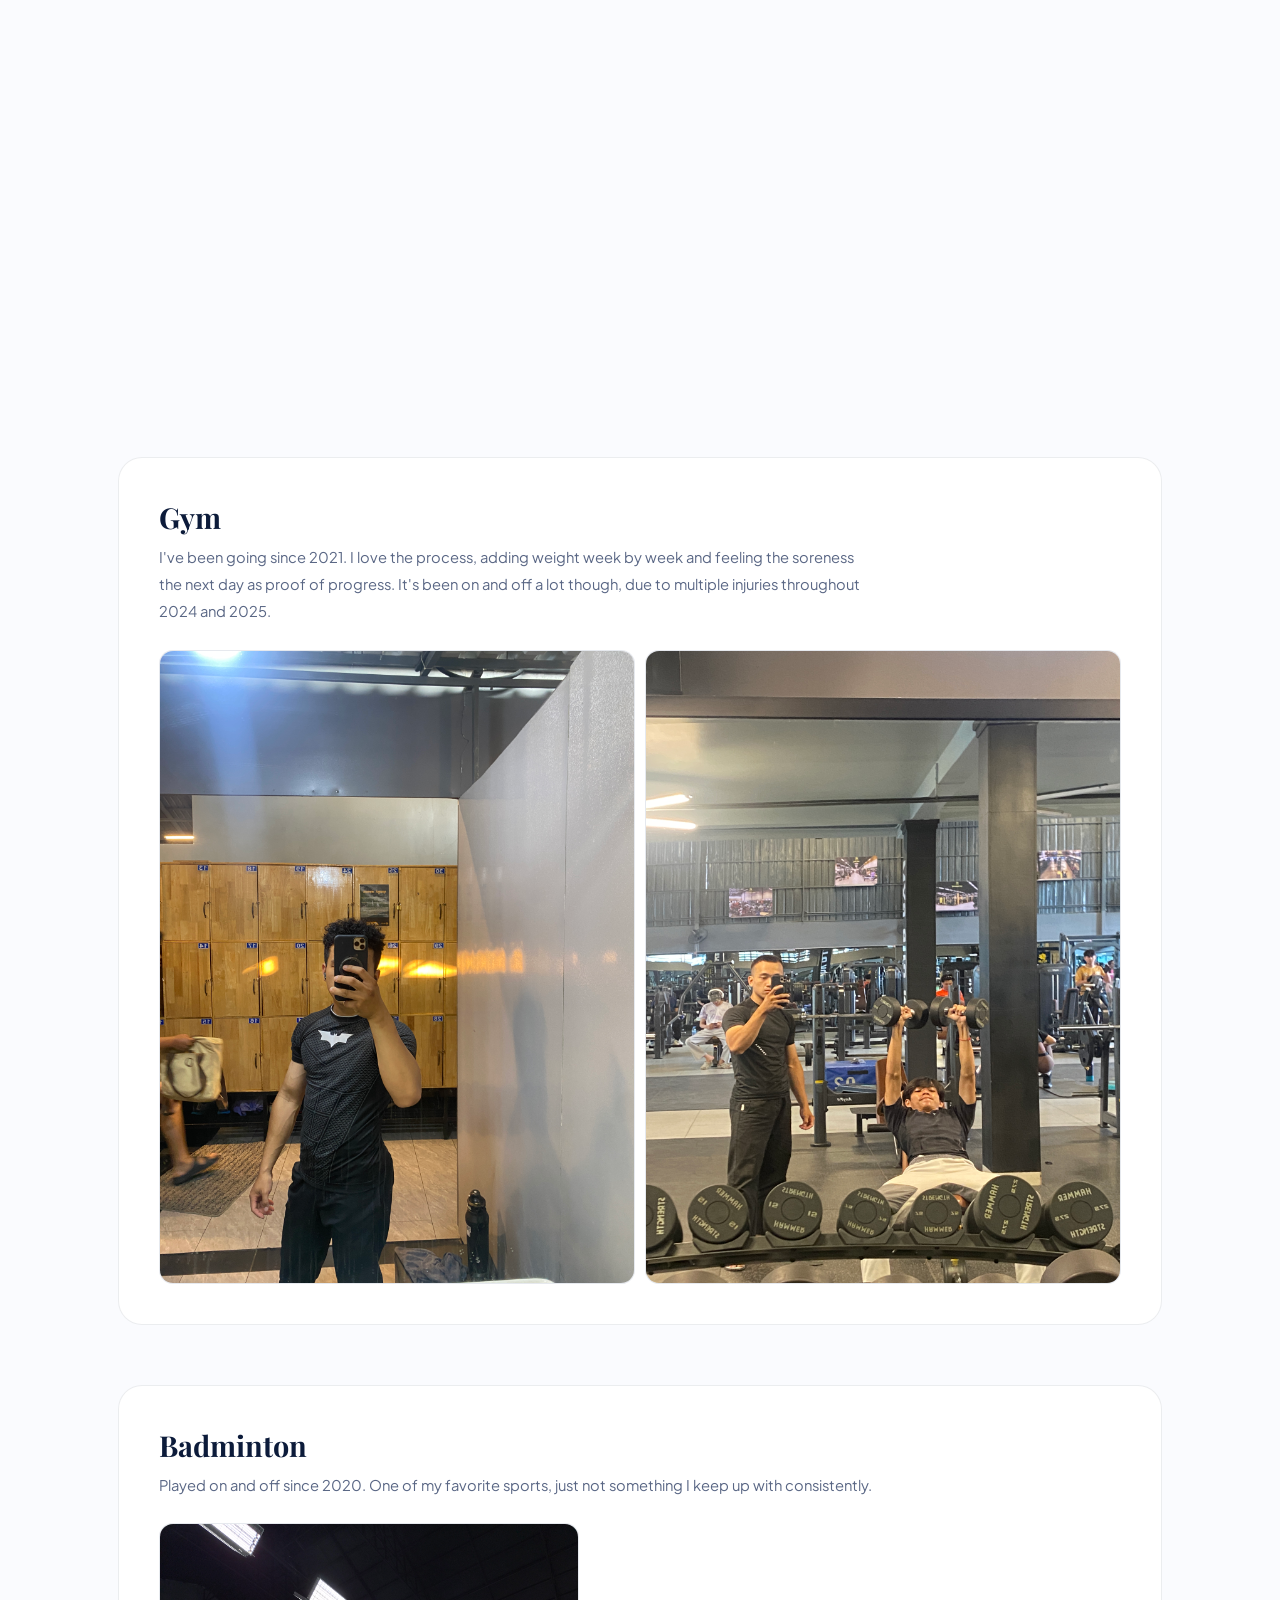
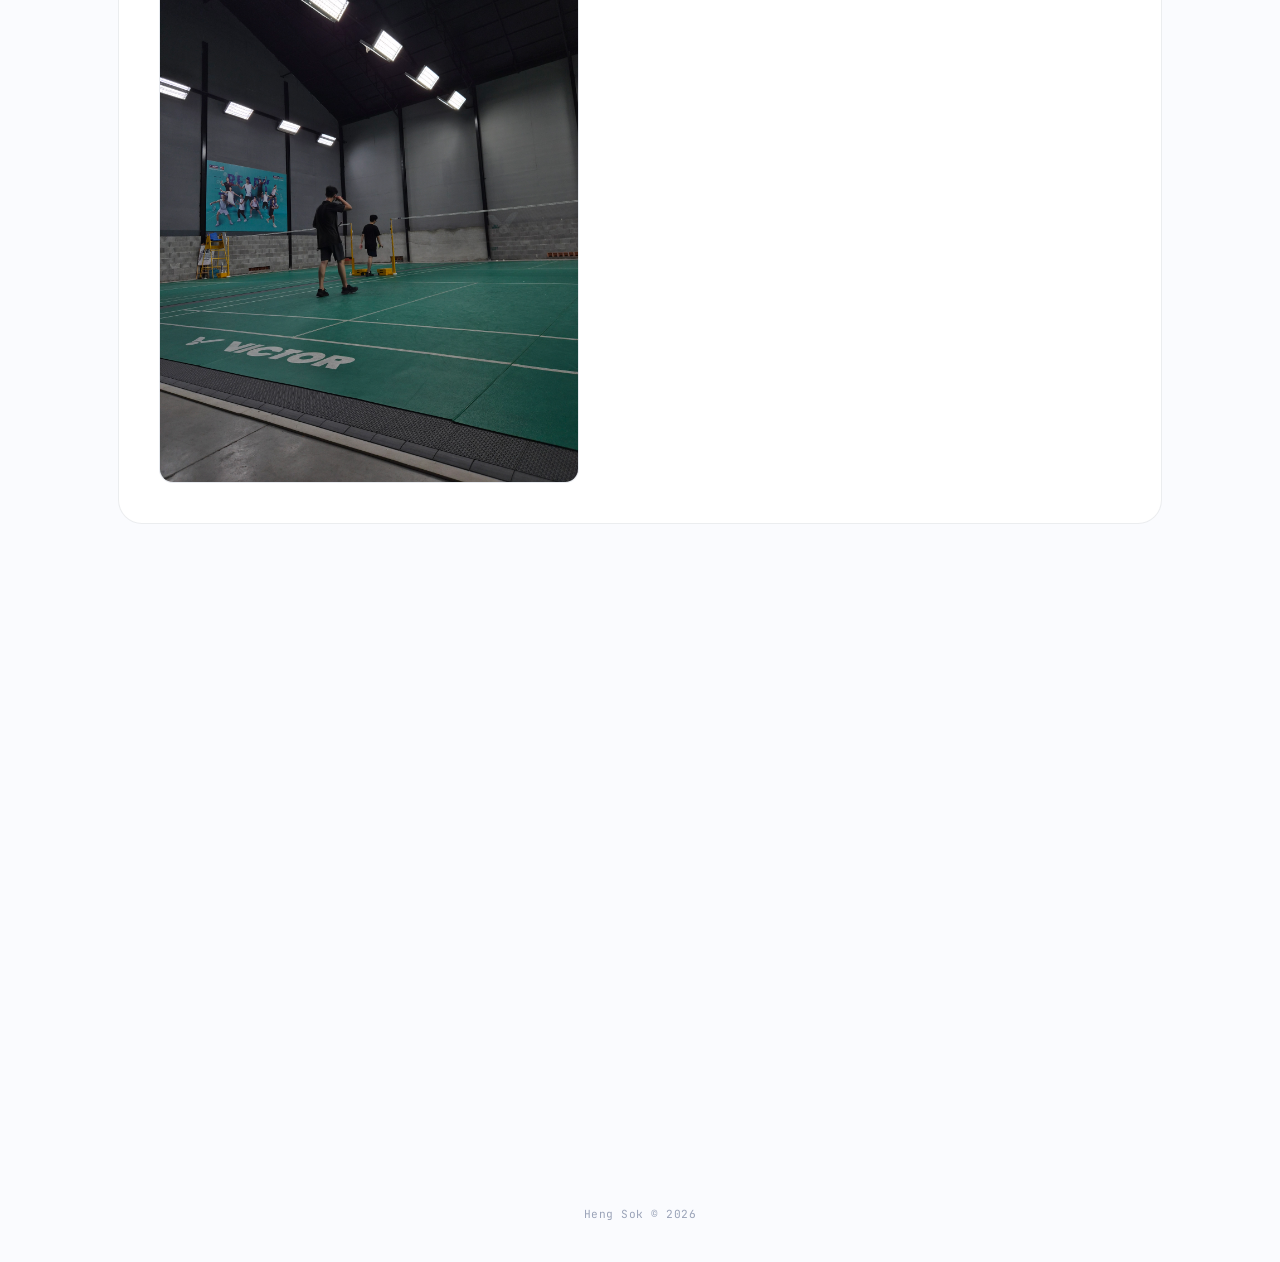
==== commit e6c4ff15: "." ====
--- a/index.html
+++ b/index.html
@@ -378,7 +378,7 @@
         <div class="life-block reveal">
           <div class="life-header">
             <h3>Gym</h3>
-            <p>I've been going since 2021. I love the process, adding weight week by week and feeling the soreness the next day as proof of progress.</p>
+            <p>I've been going since 2021. I love the process, adding weight week by week and feeling the soreness the next day as proof of progress. It's been on and off a lot though, due to multiple injuries throughout 2024 and 2025.</p>
           </div>
           <div class="life-gallery g2">
             <div class="life-img"><img src="images/gym1.JPG" alt="Gym" class="photo-fit" loading="lazy"></div>
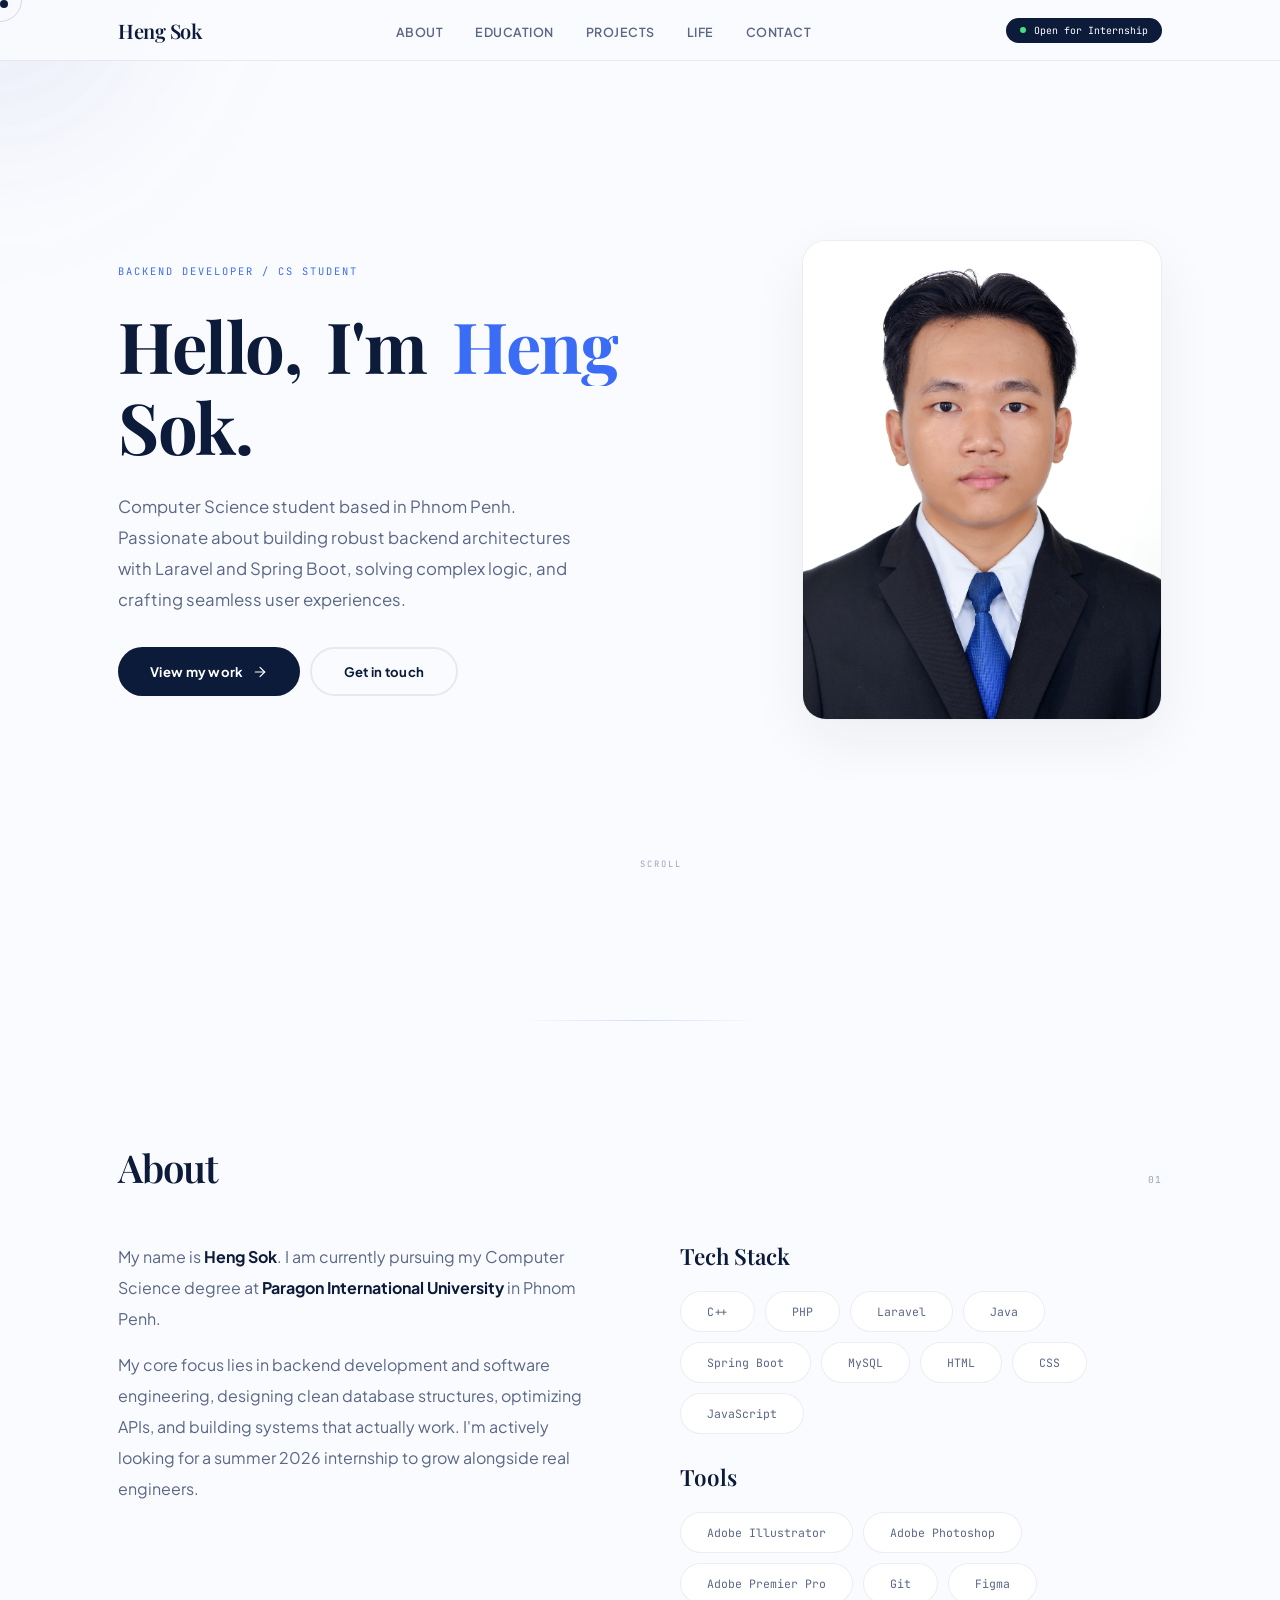
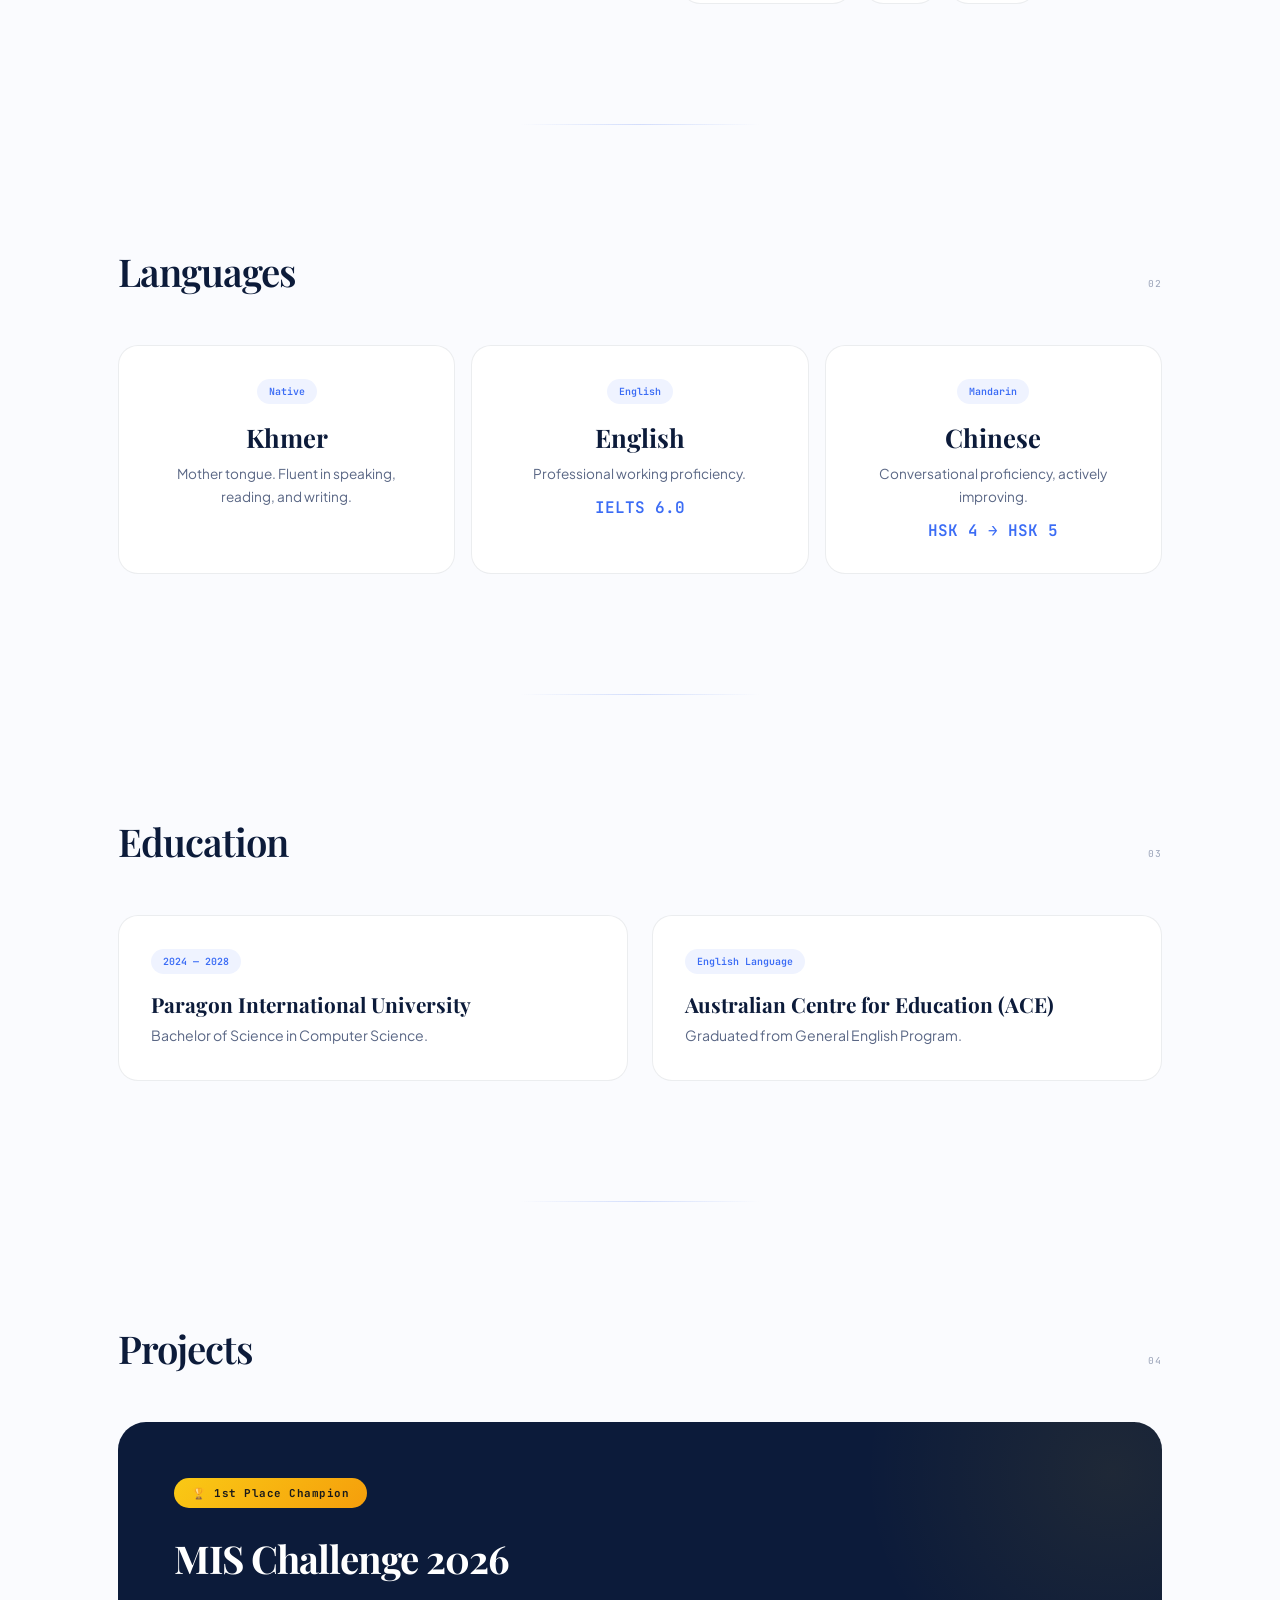
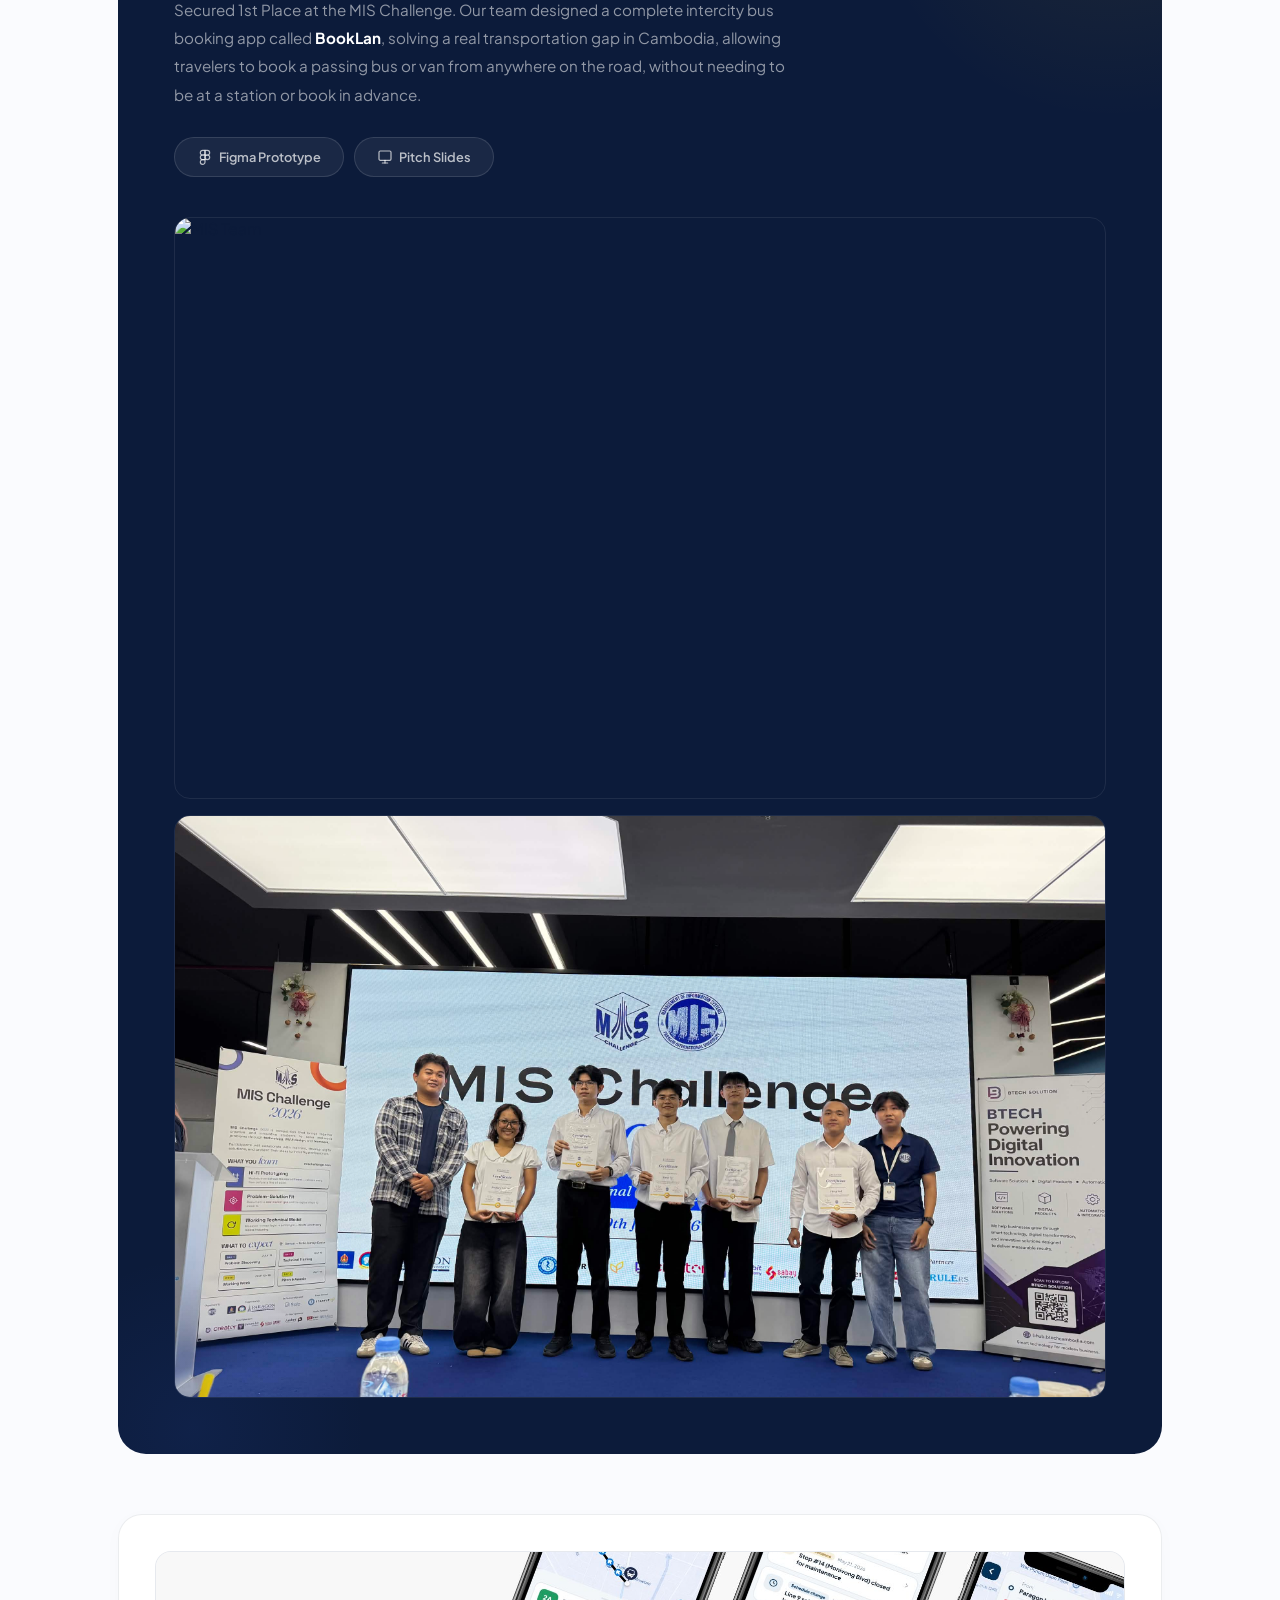
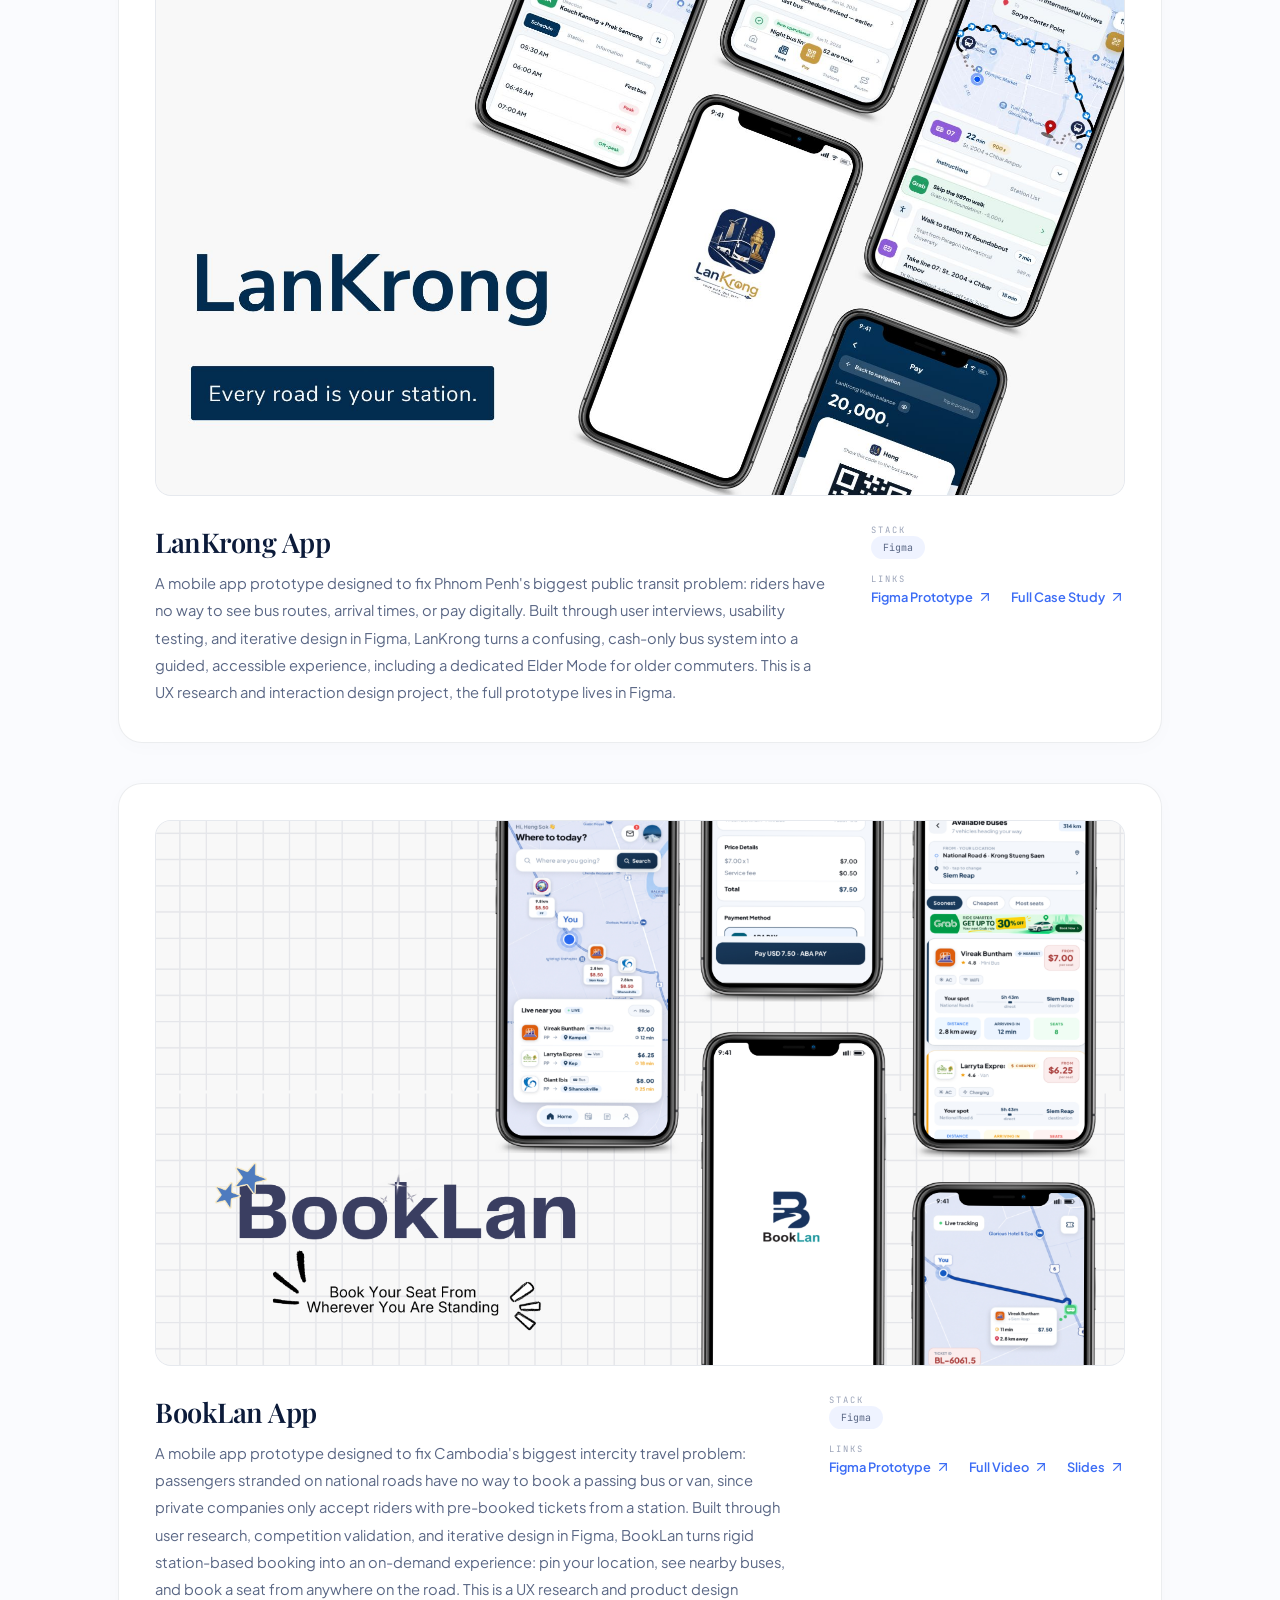
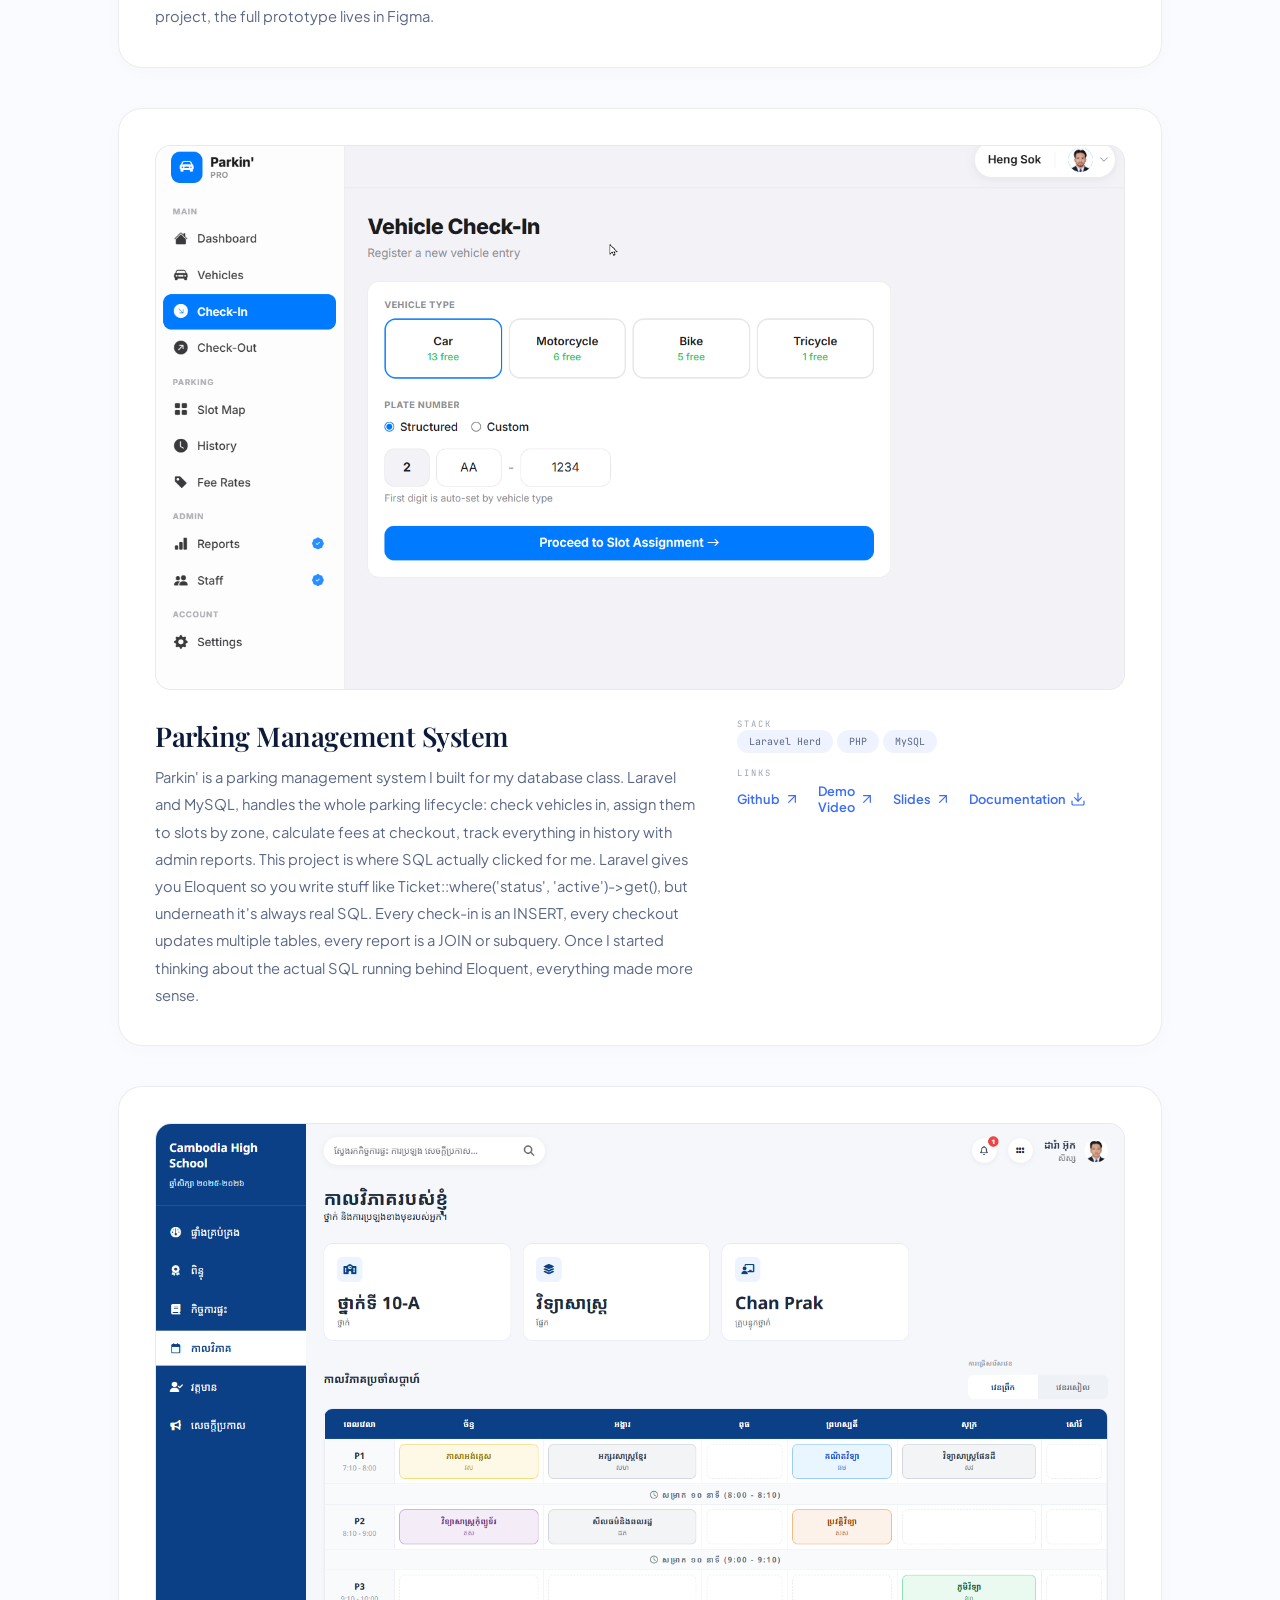
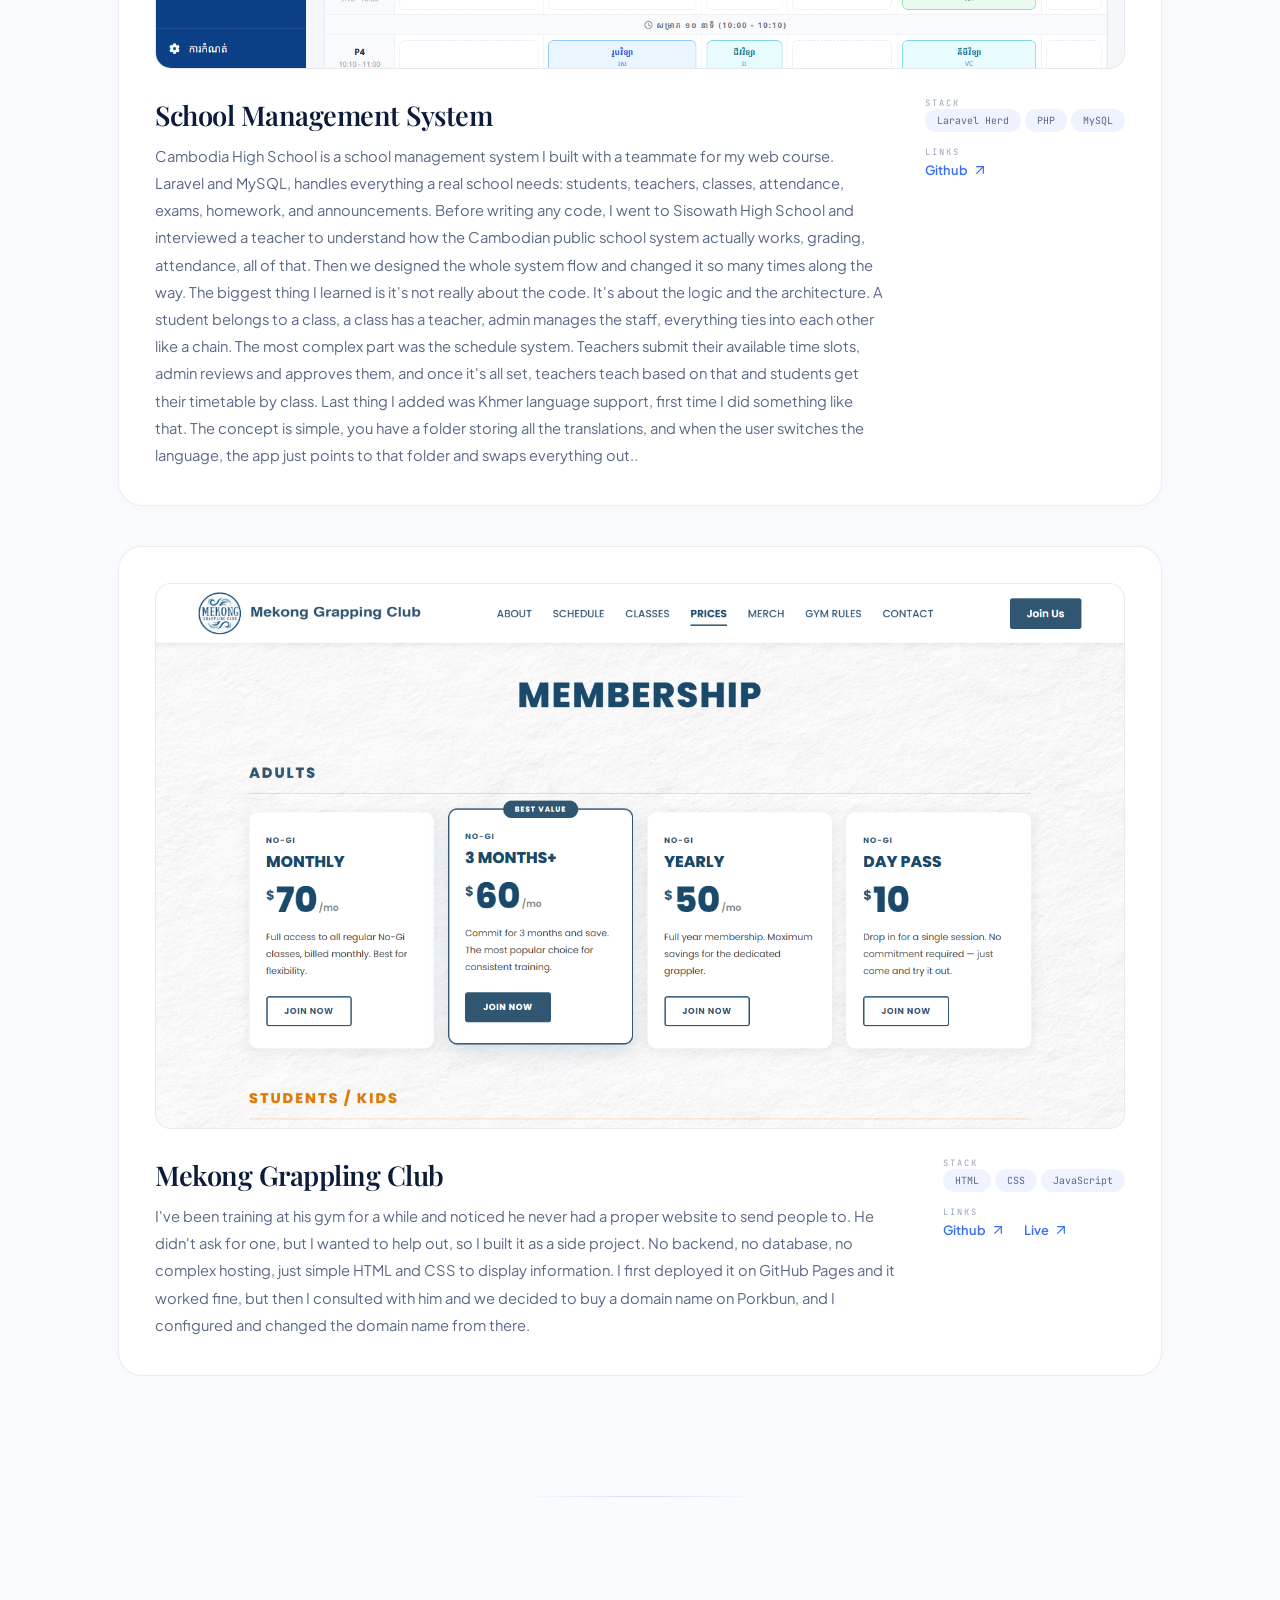
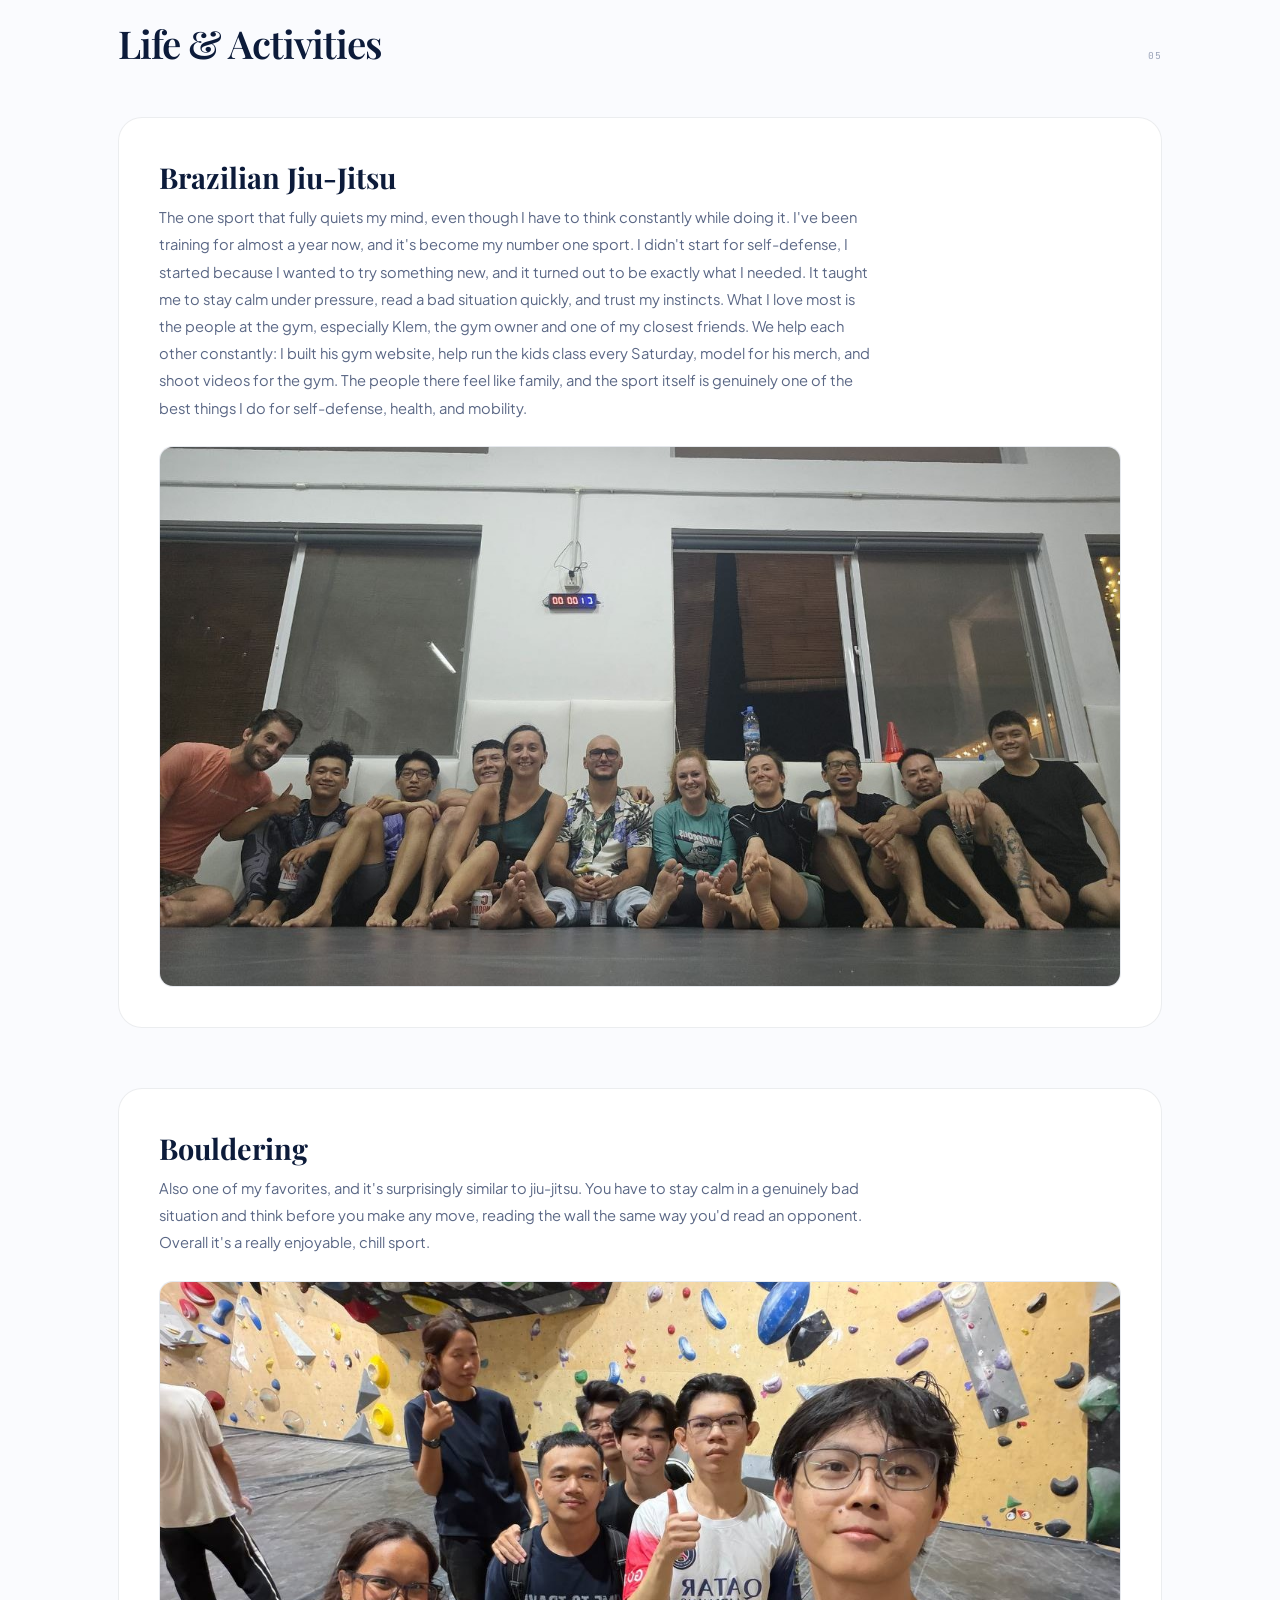
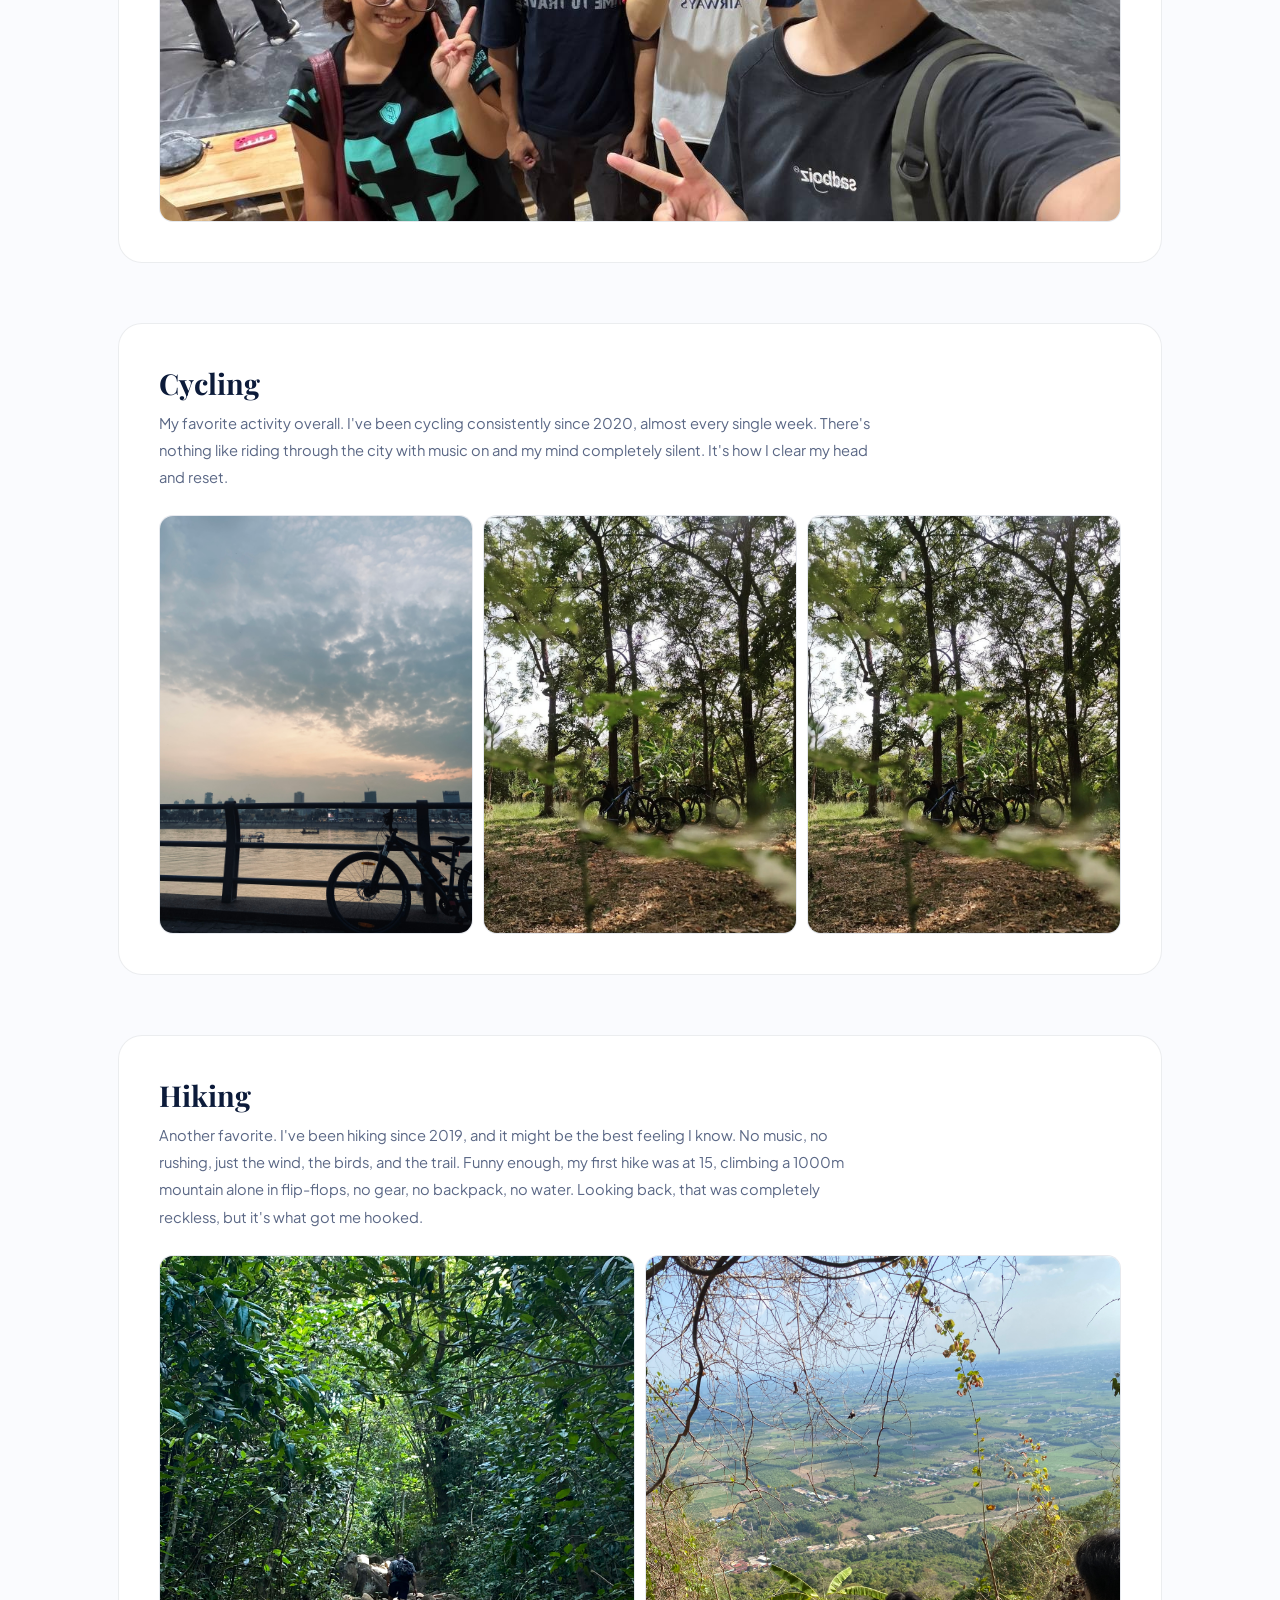
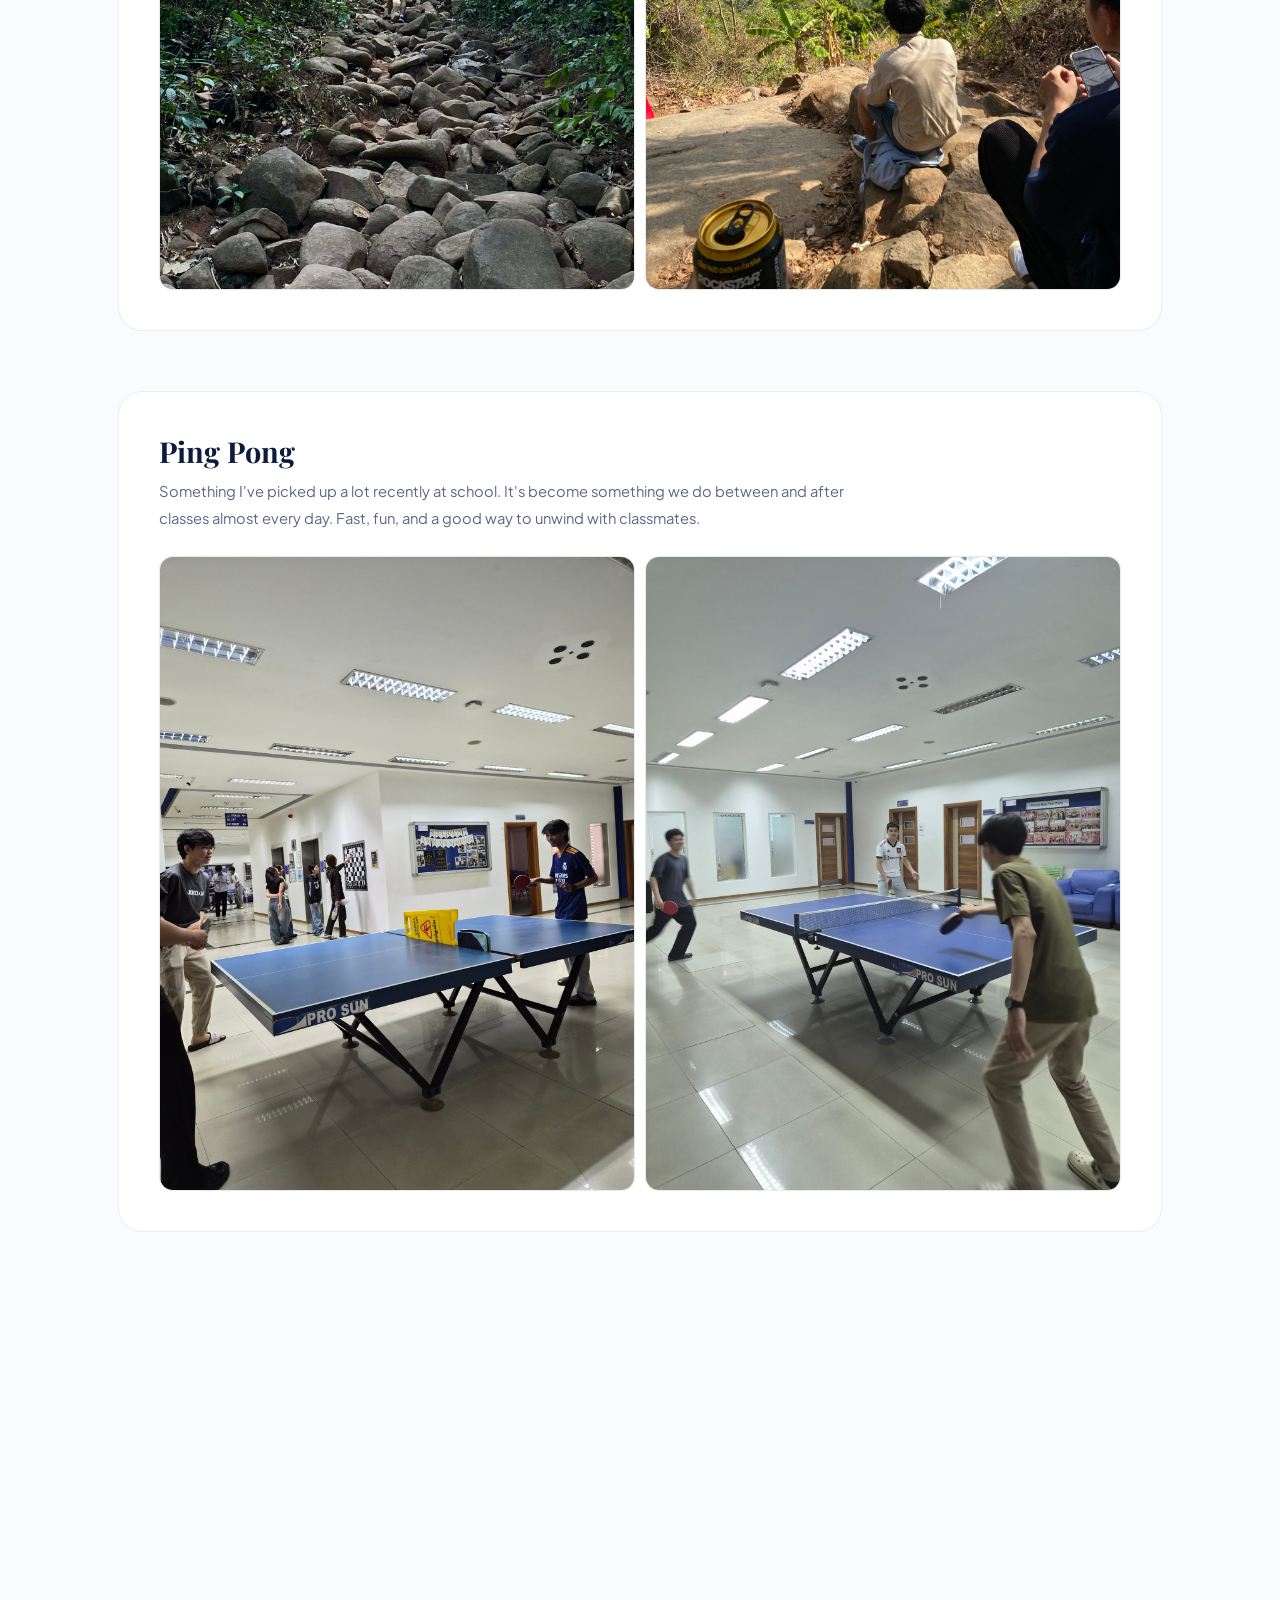
==== commit 53a63e24: "add bouldering" ====
--- a/index.html
+++ b/index.html
@@ -338,6 +338,16 @@
           </div>
           <div class="life-gallery g1-h">
             <div class="life-img"><img src="images/jiujitsu1.JPG" alt="Brazilian Jiu-Jitsu" class="photo-fit" loading="lazy"></div>
+          </div>
+        </div>
+
+        <div class="life-block reveal">
+          <div class="life-header">
+            <h3>Bouldering</h3>
+            <p>Also one of my favorites, and it's surprisingly similar to jiu-jitsu. You have to stay calm in a genuinely bad situation and think before you make any move, reading the wall the same way you'd read an opponent. Overall it's a really enjoyable, chill sport.</p>
+          </div>
+          <div class="life-gallery g1-h">
+            <div class="life-img"><img src="images/bouldering.jpg" alt="Bouldering" class="photo-fit" loading="lazy"></div>
           </div>
         </div>
 
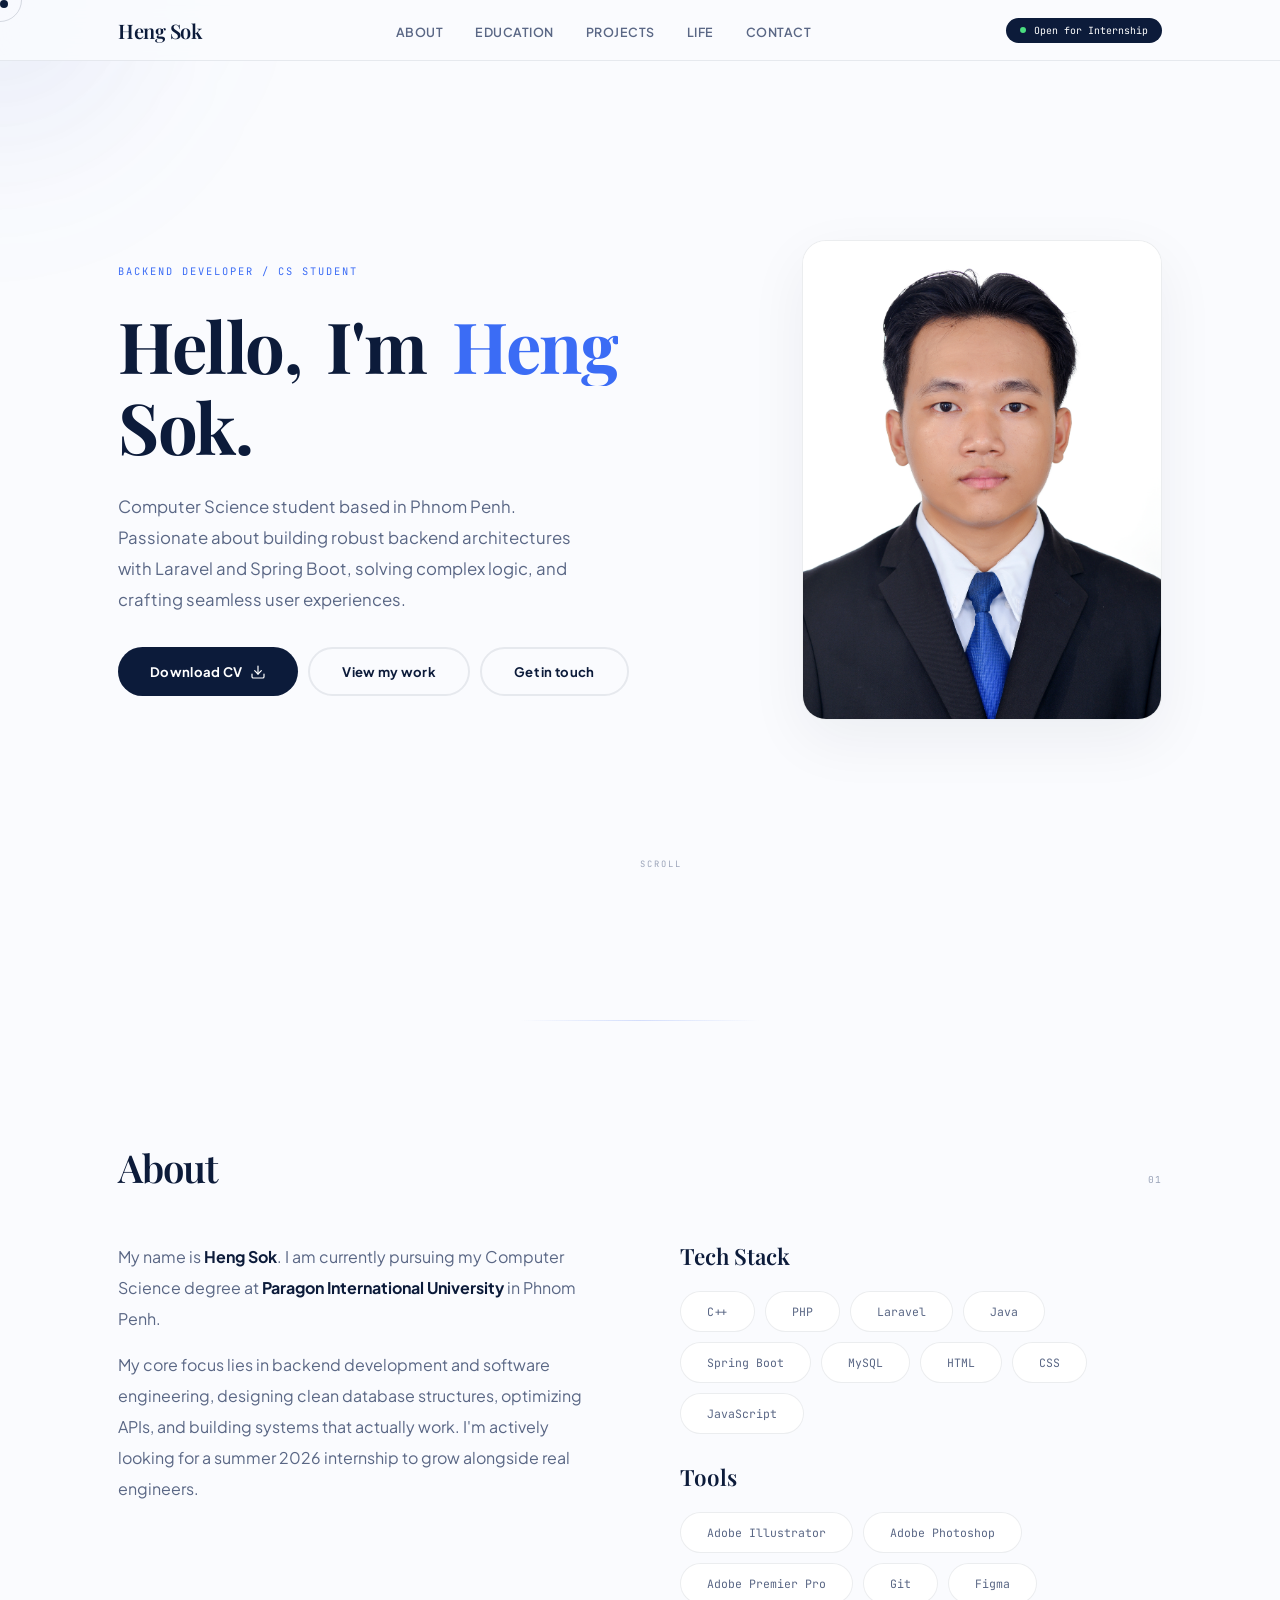
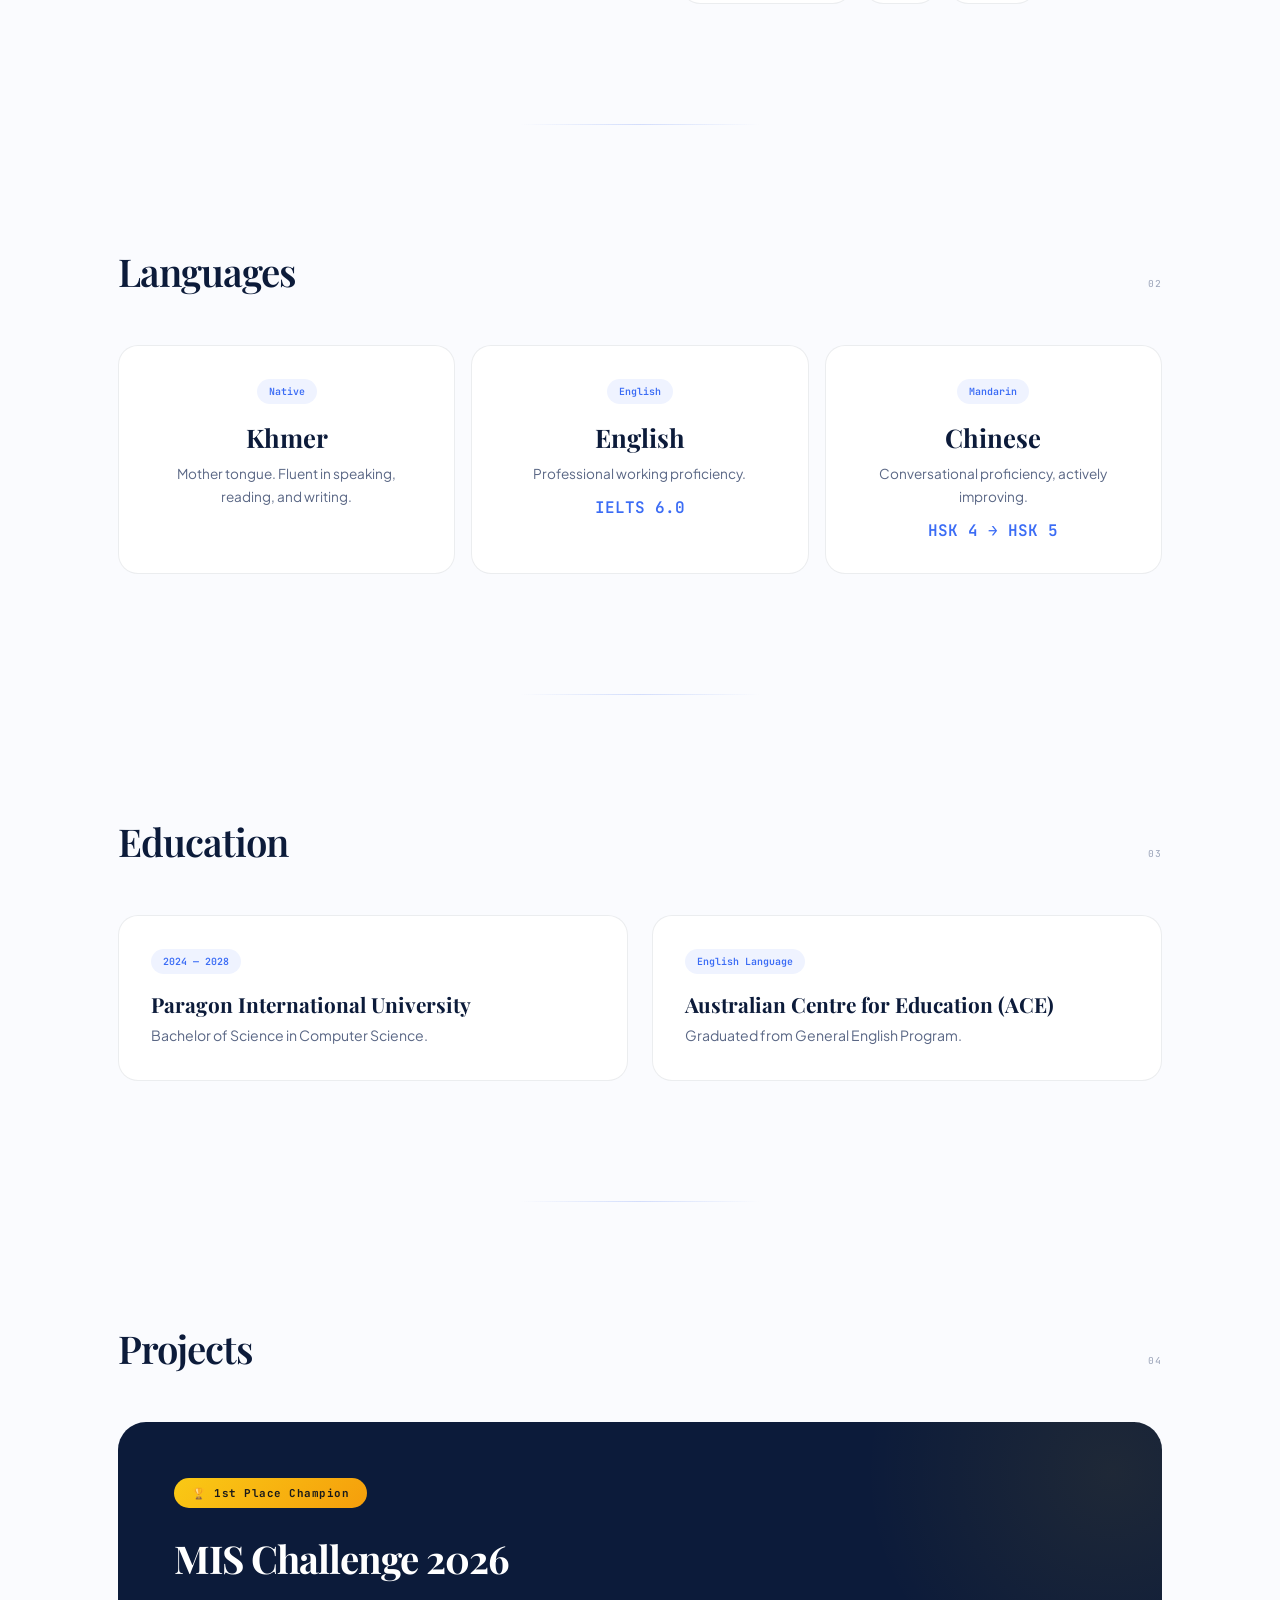
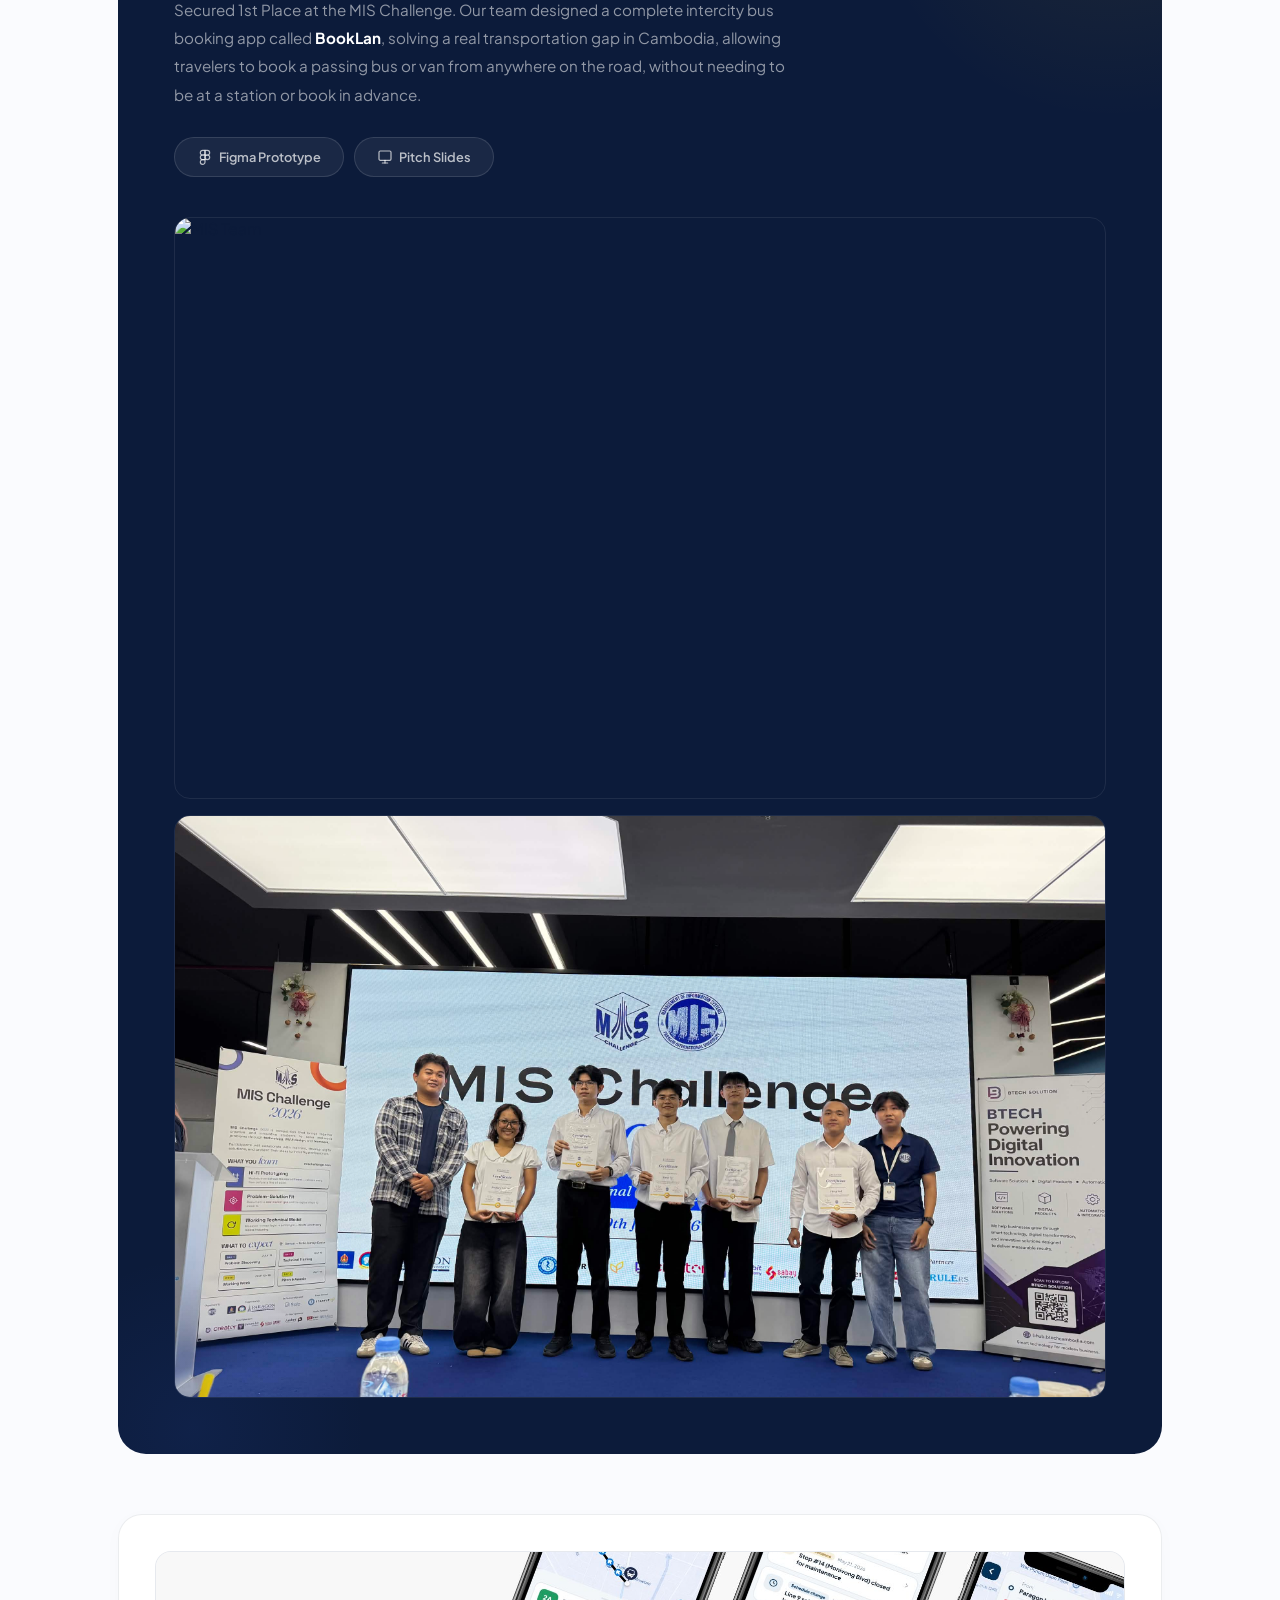
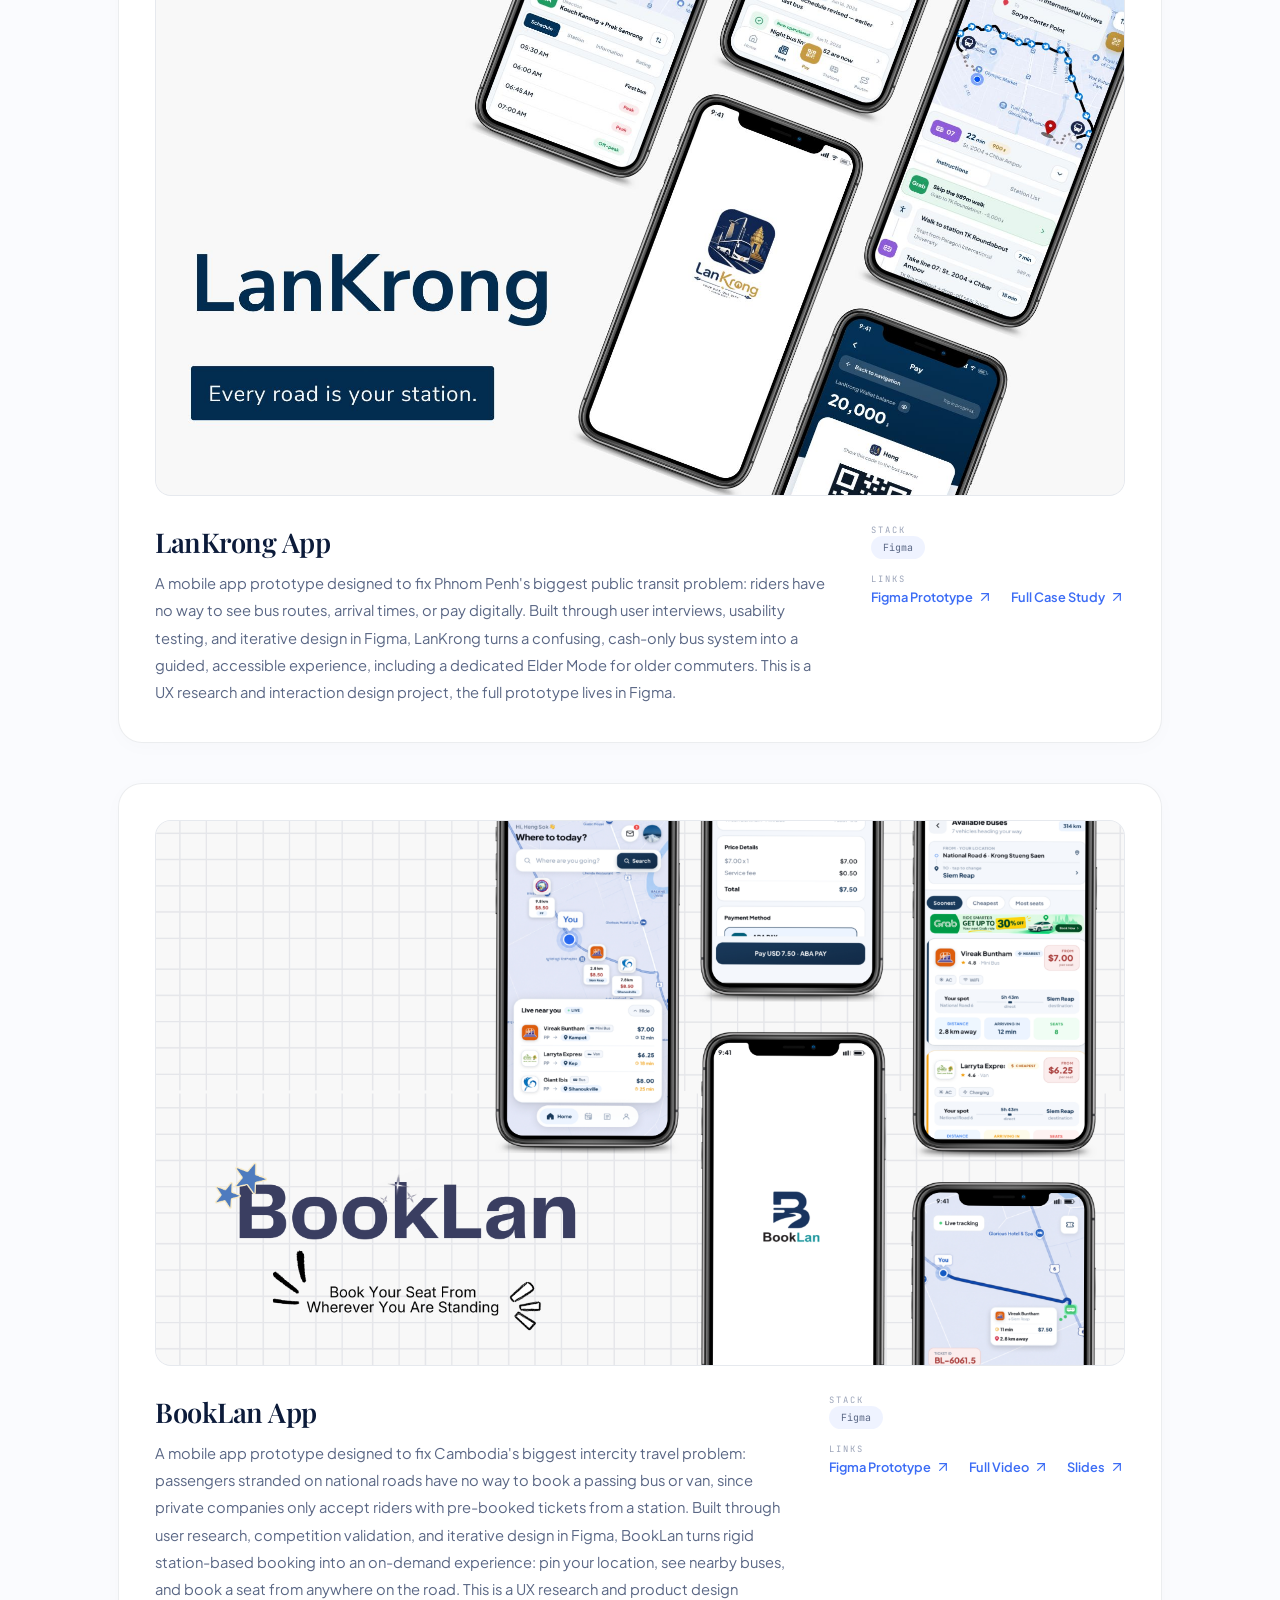
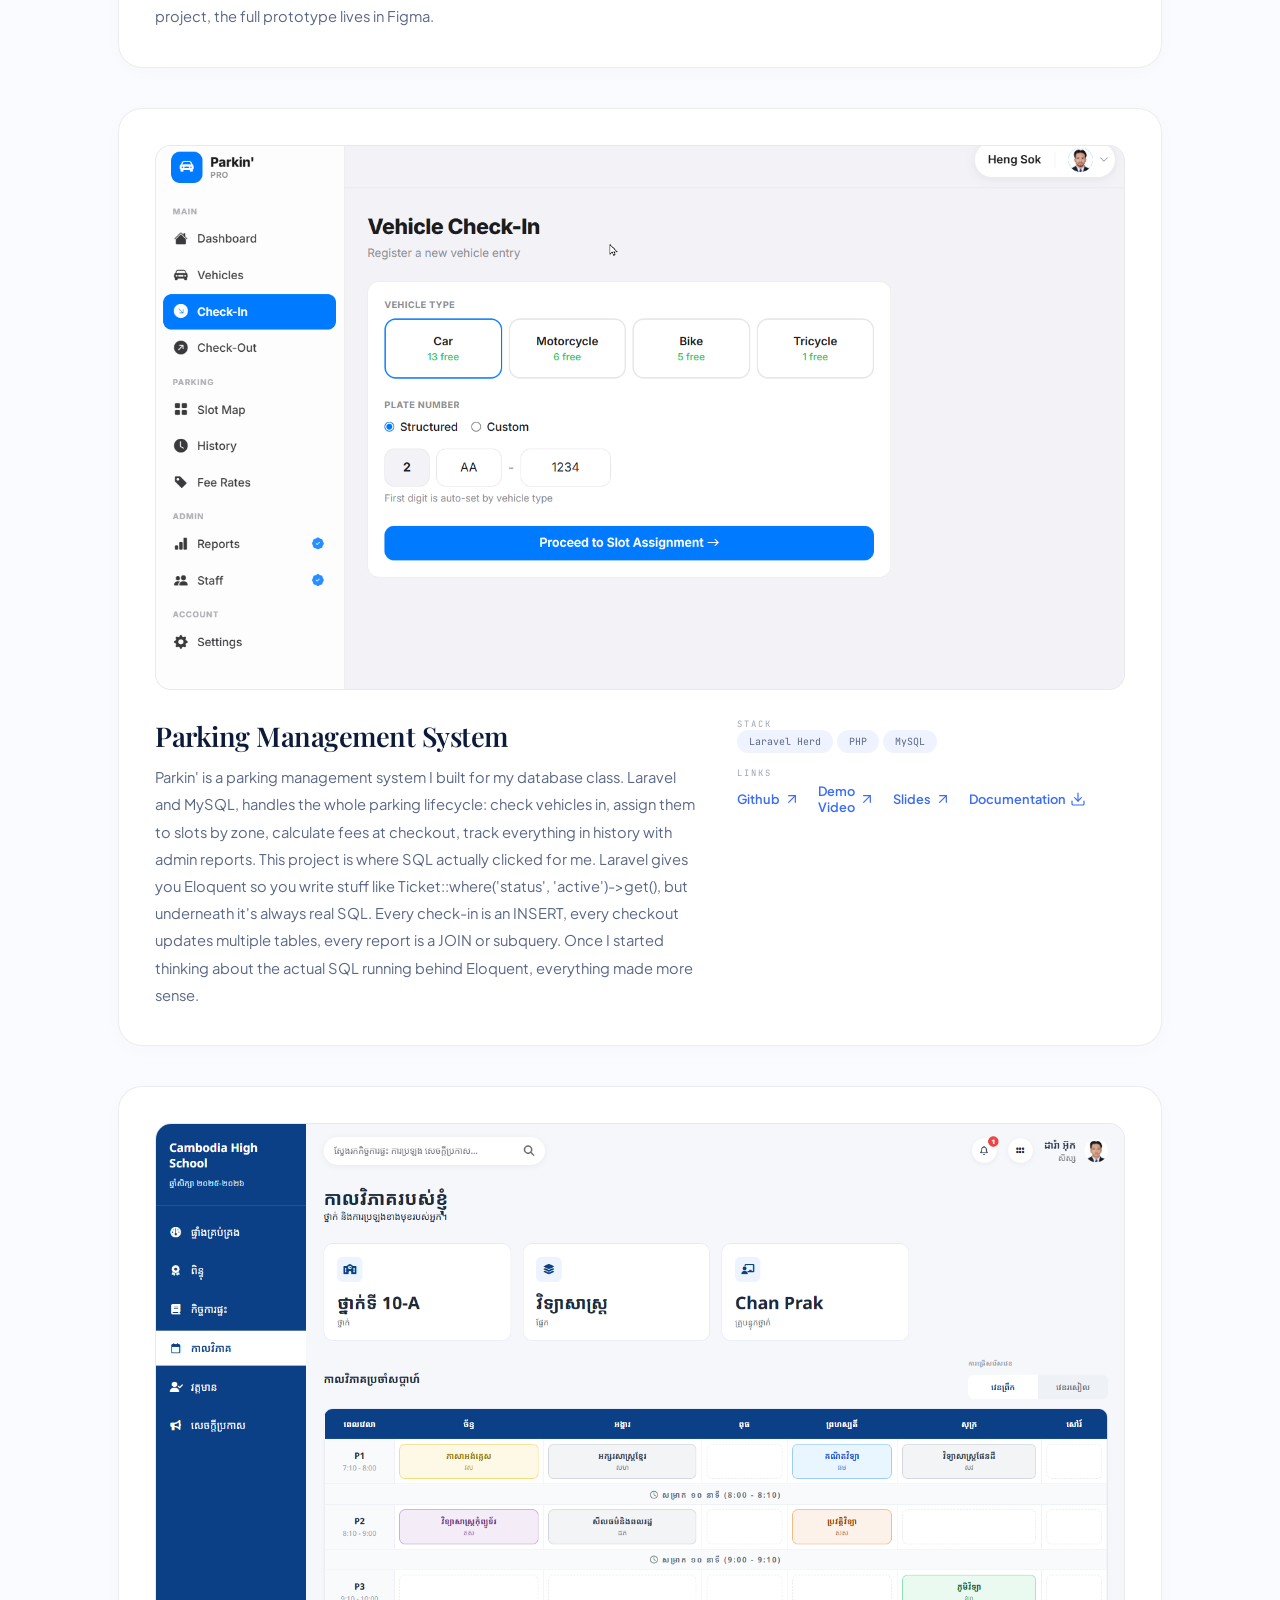
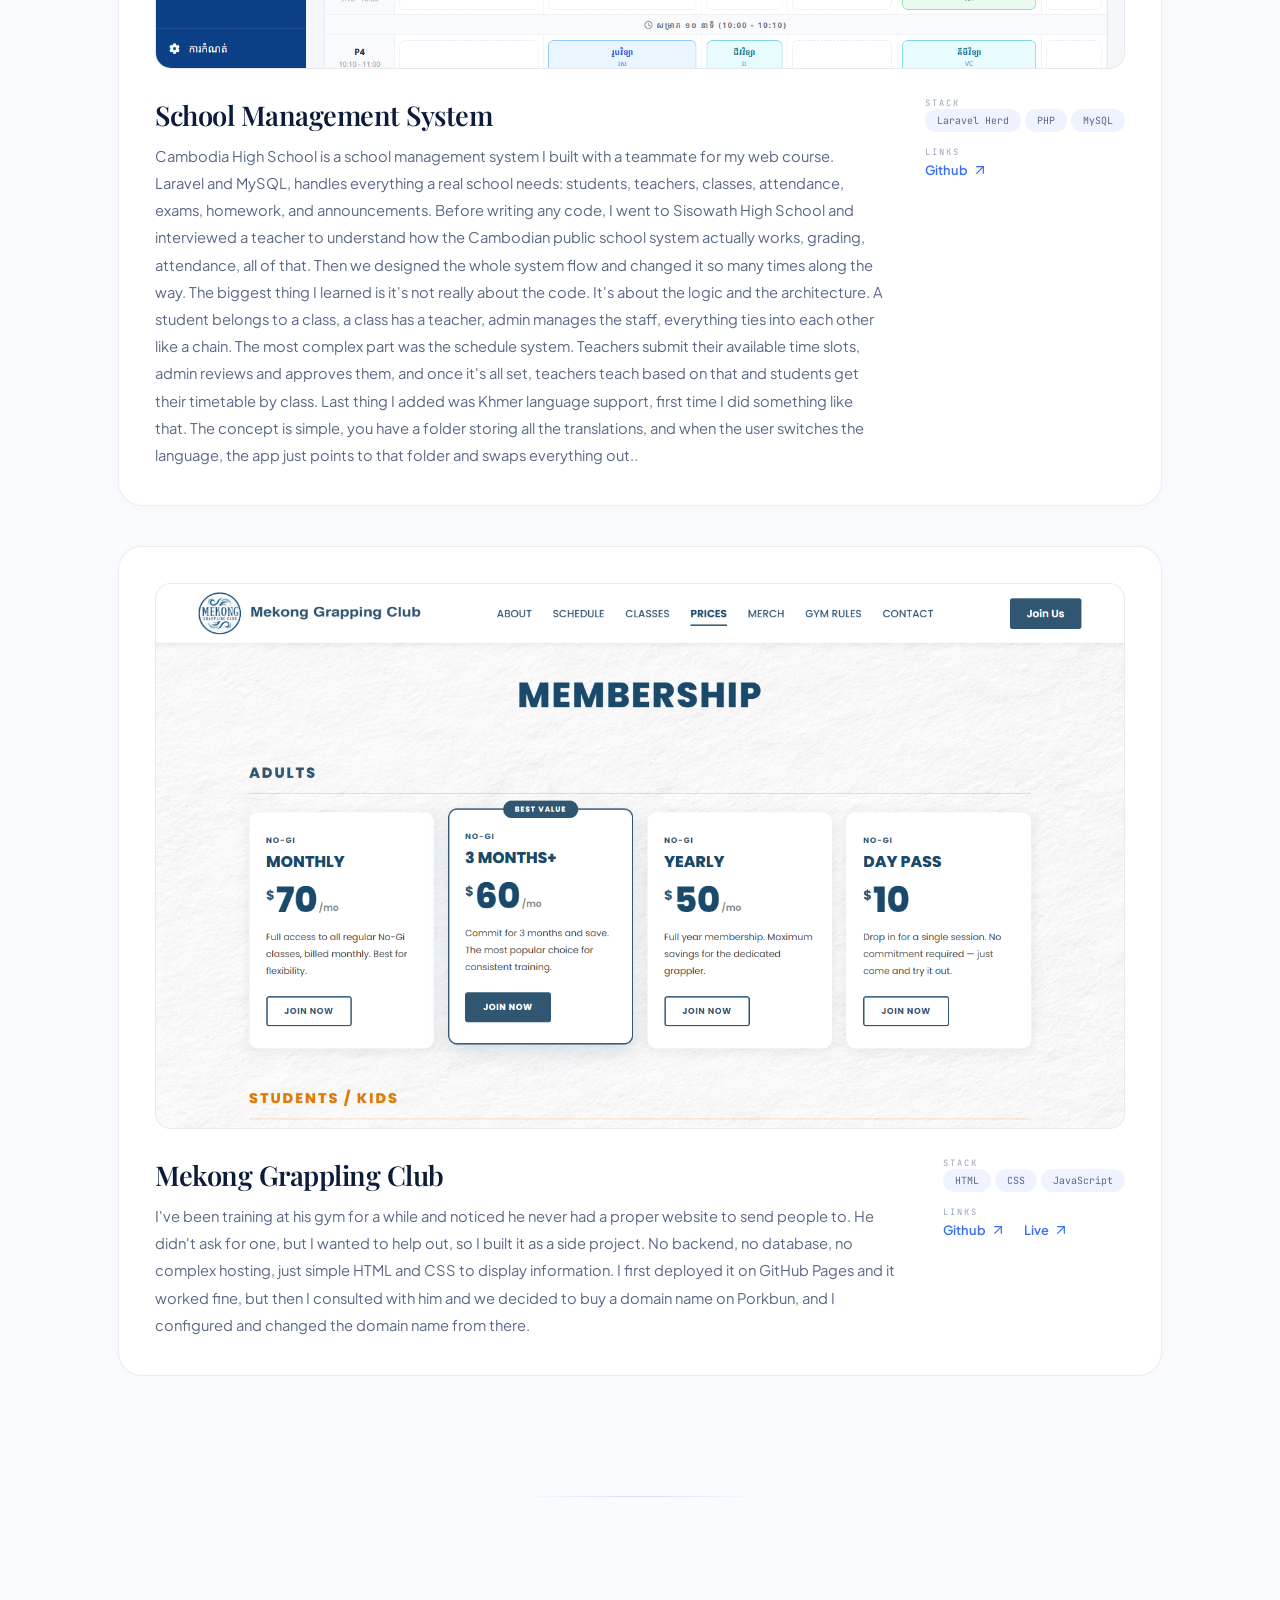
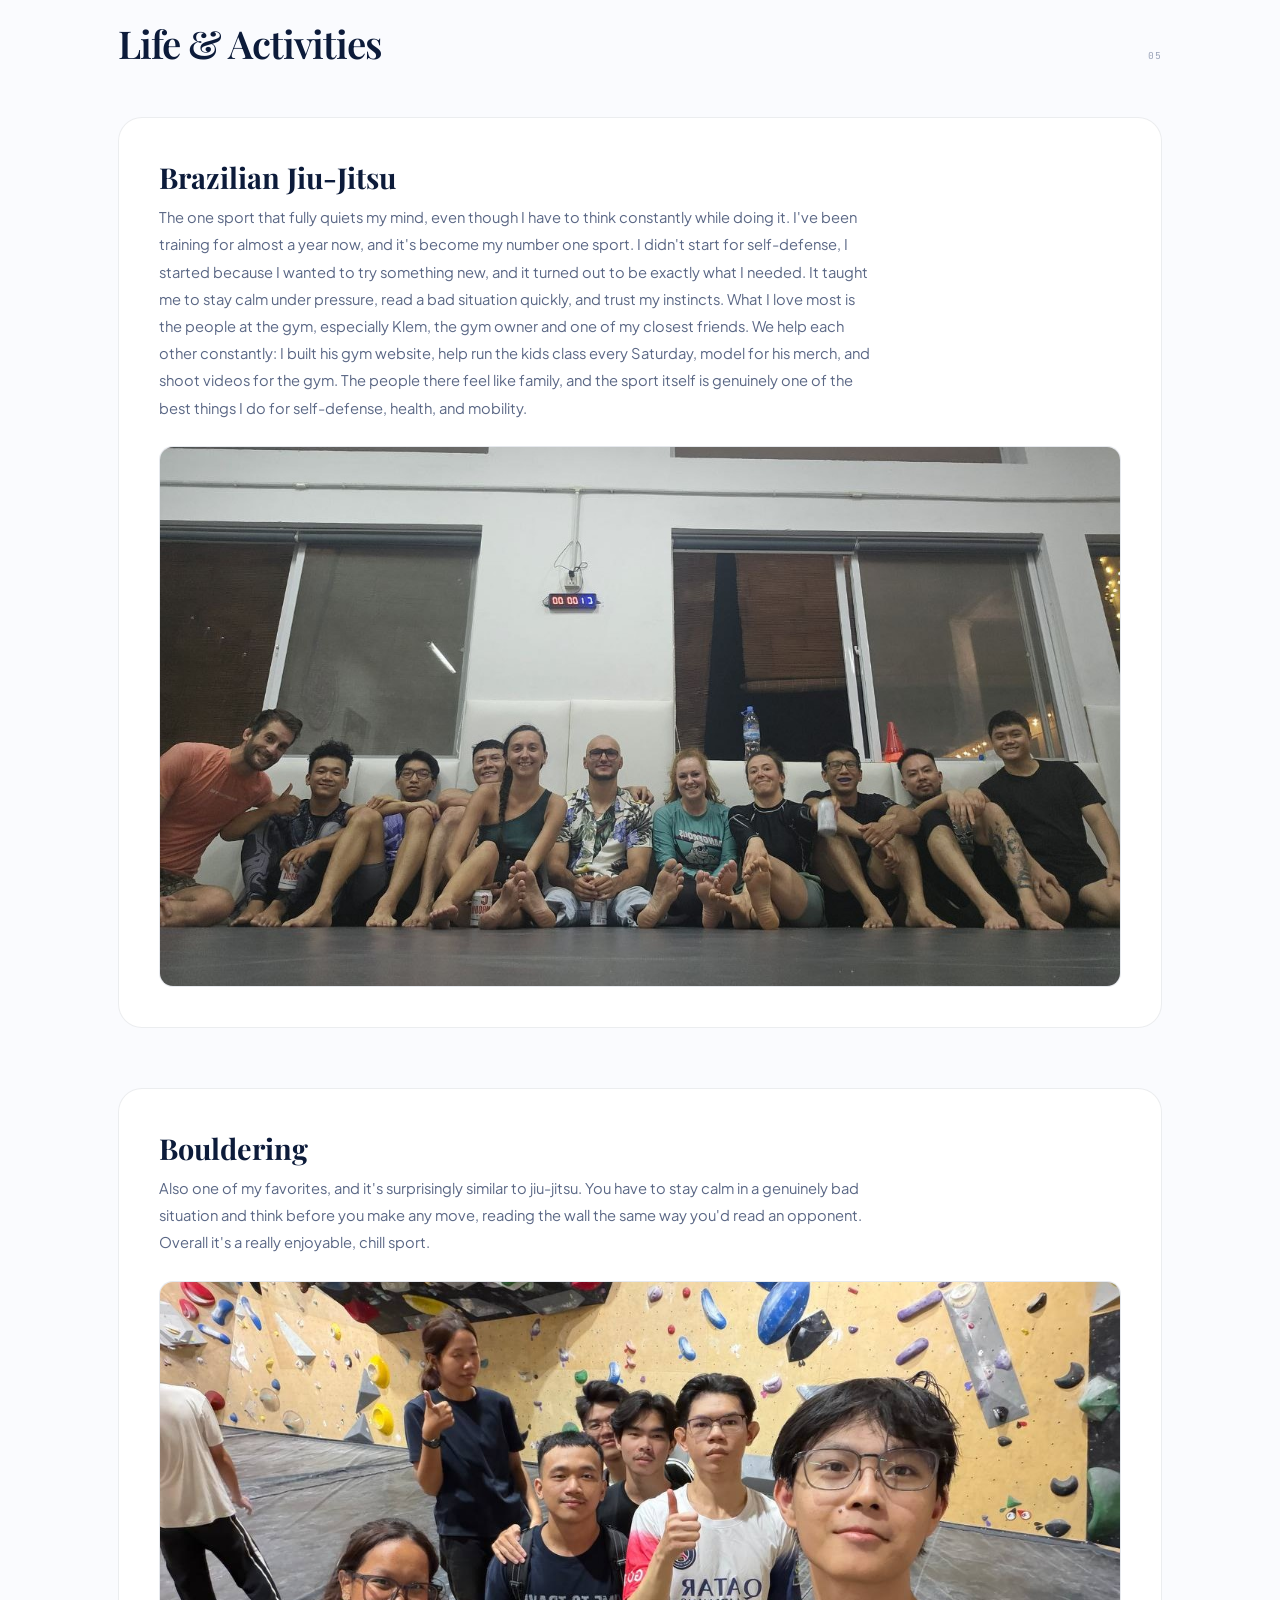
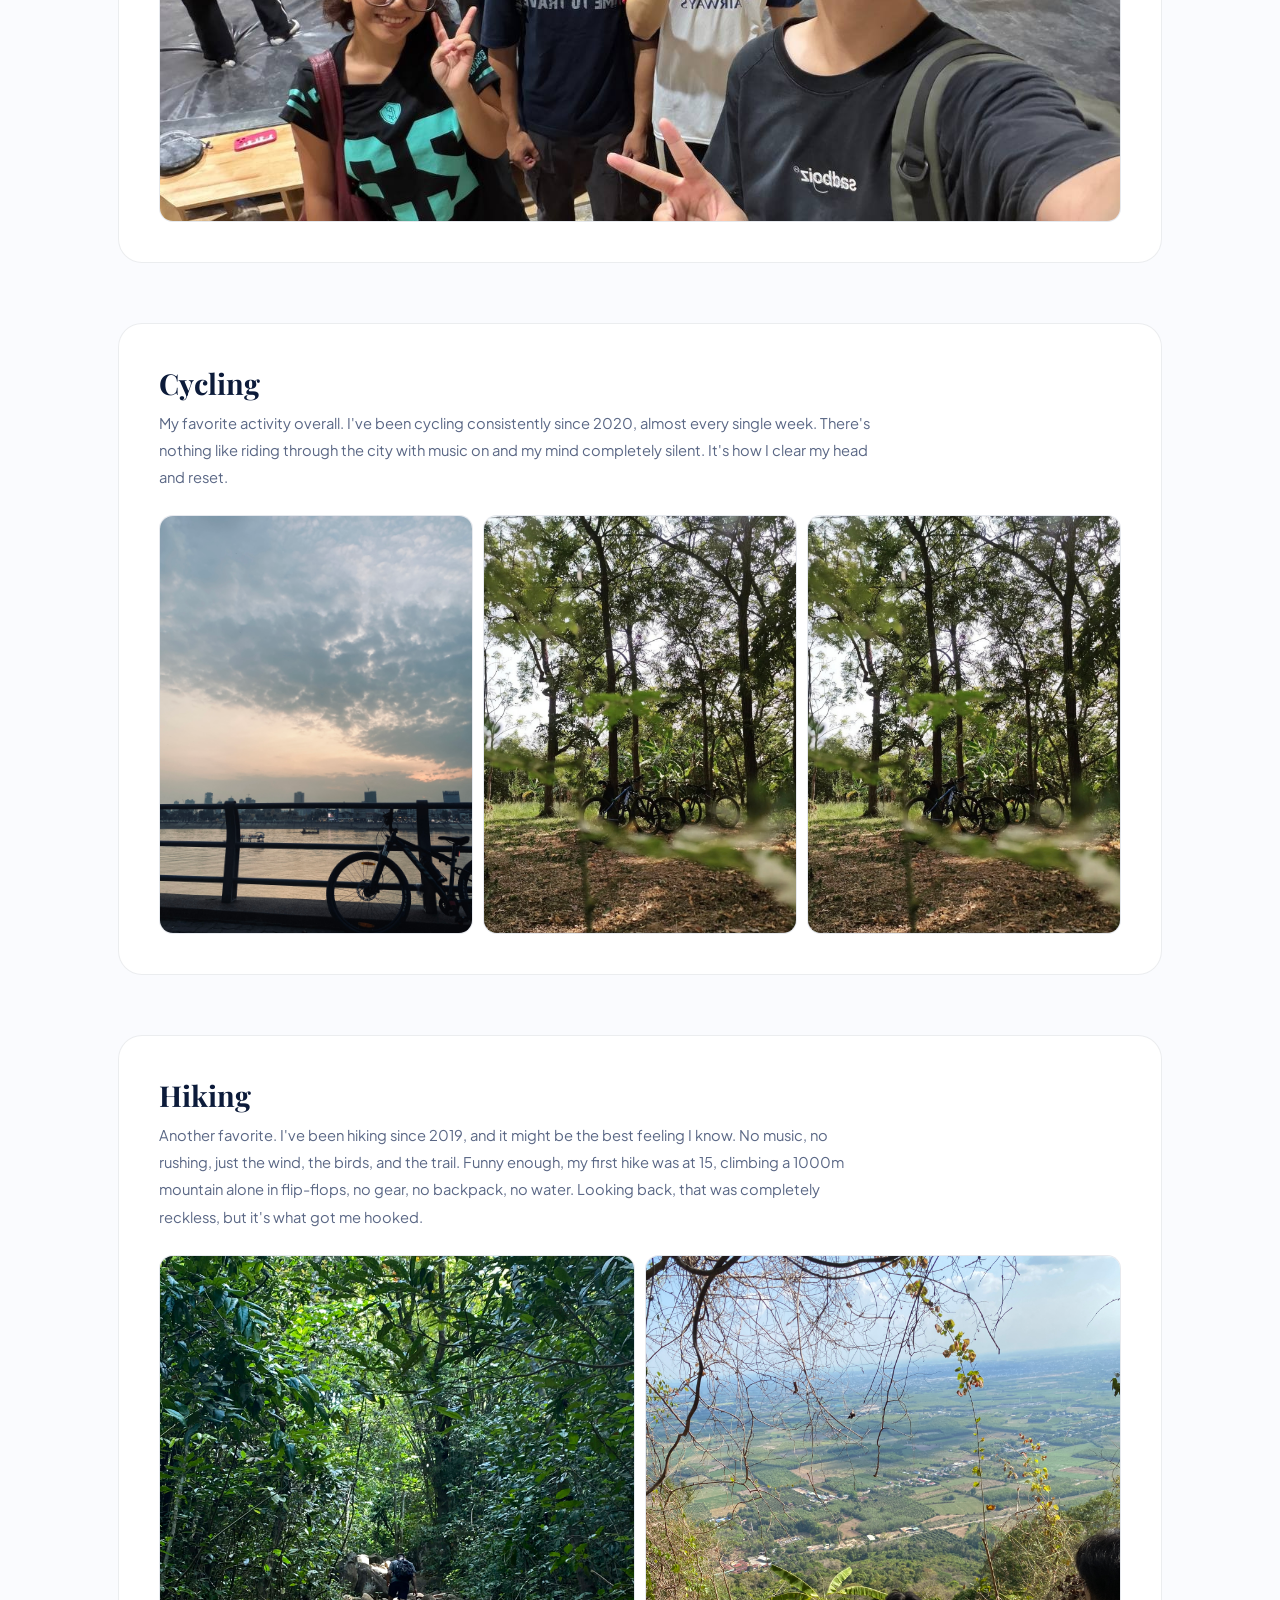
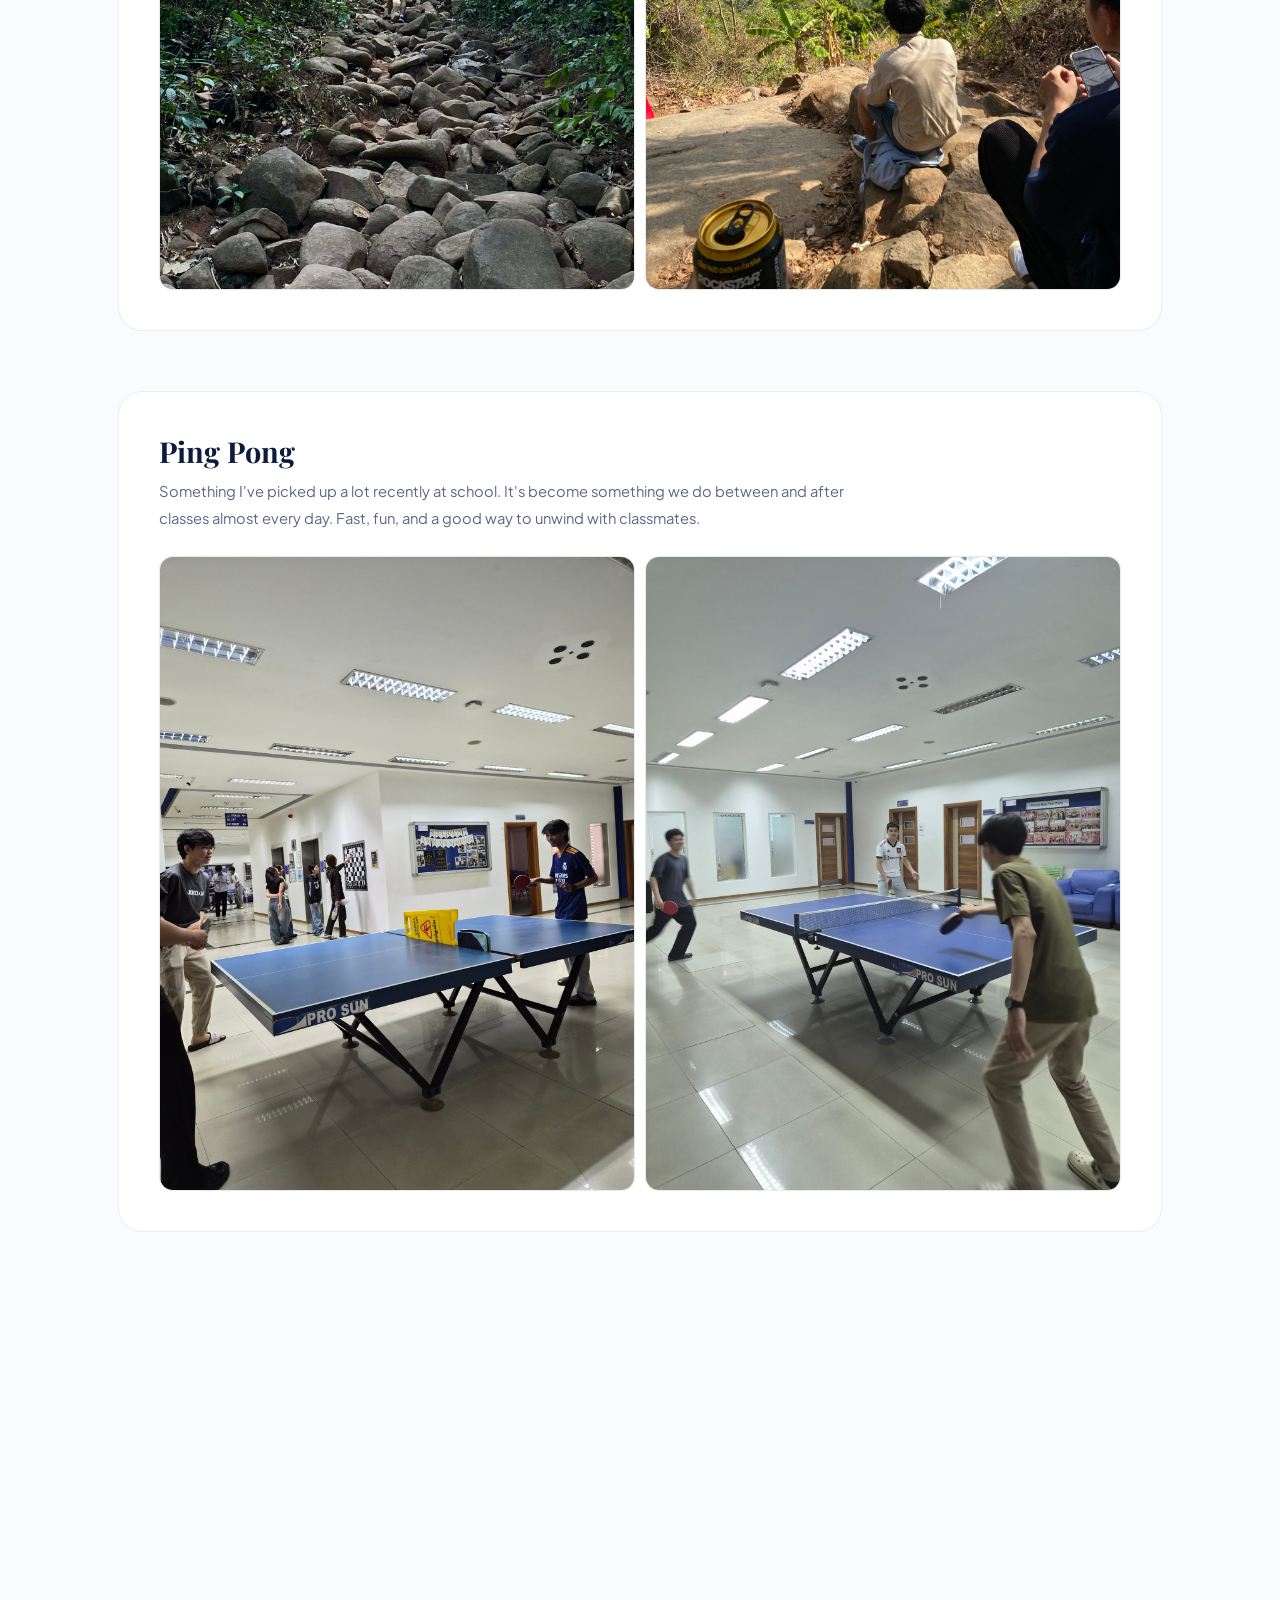
==== commit bbce528b: "add download cv button" ====
--- a/index.html
+++ b/index.html
@@ -44,7 +44,11 @@
           </h1>
           <p class="hero-desc">Computer Science student based in Phnom Penh. Passionate about building robust backend architectures with Laravel and Spring Boot, solving complex logic, and crafting seamless user experiences.</p>
           <div class="hero-btns">
-            <a href="#projects" class="btn btn-fill">View my work <svg class="ic" viewBox="0 0 24 24"><line x1="5" y1="12" x2="19" y2="12"/><polyline points="12 5 19 12 12 19"/></svg></a>
+            <a href="files/heng-sok-resume.pdf" target="_blank" class="btn btn-fill">
+              Download CV
+              <svg class="ic" viewBox="0 0 24 24"><path d="M21 15v4a2 2 0 01-2 2H5a2 2 0 01-2-2v-4"/><polyline points="7 10 12 15 17 10"/><line x1="12" y1="15" x2="12" y2="3"/></svg>
+            </a>
+            <a href="#projects" class="btn btn-ghost">View my work</a>
             <a href="#contact" class="btn btn-ghost">Get in touch</a>
           </div>
         </div>
@@ -254,7 +258,7 @@
                 <a href="https://github.com/gnehkos/database_parking_management_system" target="_blank">Github <svg class="ic" viewBox="0 0 24 24"><line x1="7" y1="17" x2="17" y2="7"/><polyline points="7 7 17 7 17 17"/></svg></a>
                 <a href="https://www.youtube.com/watch?v=fdv3JMDx4bU" target="_blank">Demo Video <svg class="ic" viewBox="0 0 24 24"><line x1="7" y1="17" x2="17" y2="7"/><polyline points="7 7 17 7 17 17"/></svg></a>
                 <a href="https://canva.link/hlo7quy44bec50y" target="_blank">Slides <svg class="ic" viewBox="0 0 24 24"><line x1="7" y1="17" x2="17" y2="7"/><polyline points="7 7 17 7 17 17"/></svg></a>
-                  <a href="files/parking_documentation.pdf" download style="flex-basis:100%">Documentation<svg class="ic" viewBox="0 0 24 24"><path d="M21 15v4a2 2 0 01-2 2H5a2 2 0 01-2-2v-4"/><polyline points="7 10 12 15 17 10"/><line x1="12" y1="15" x2="12" y2="3"/></svg></a>
+                <a href="files/parking_documentation.pdf" target="_blank" style="flex-basis:100%">Documentation <svg class="ic" viewBox="0 0 24 24"><path d="M21 15v4a2 2 0 01-2 2H5a2 2 0 01-2-2v-4"/><polyline points="7 10 12 15 17 10"/><line x1="12" y1="15" x2="12" y2="3"/></svg></a>
               </div>
             </div>
           </div>
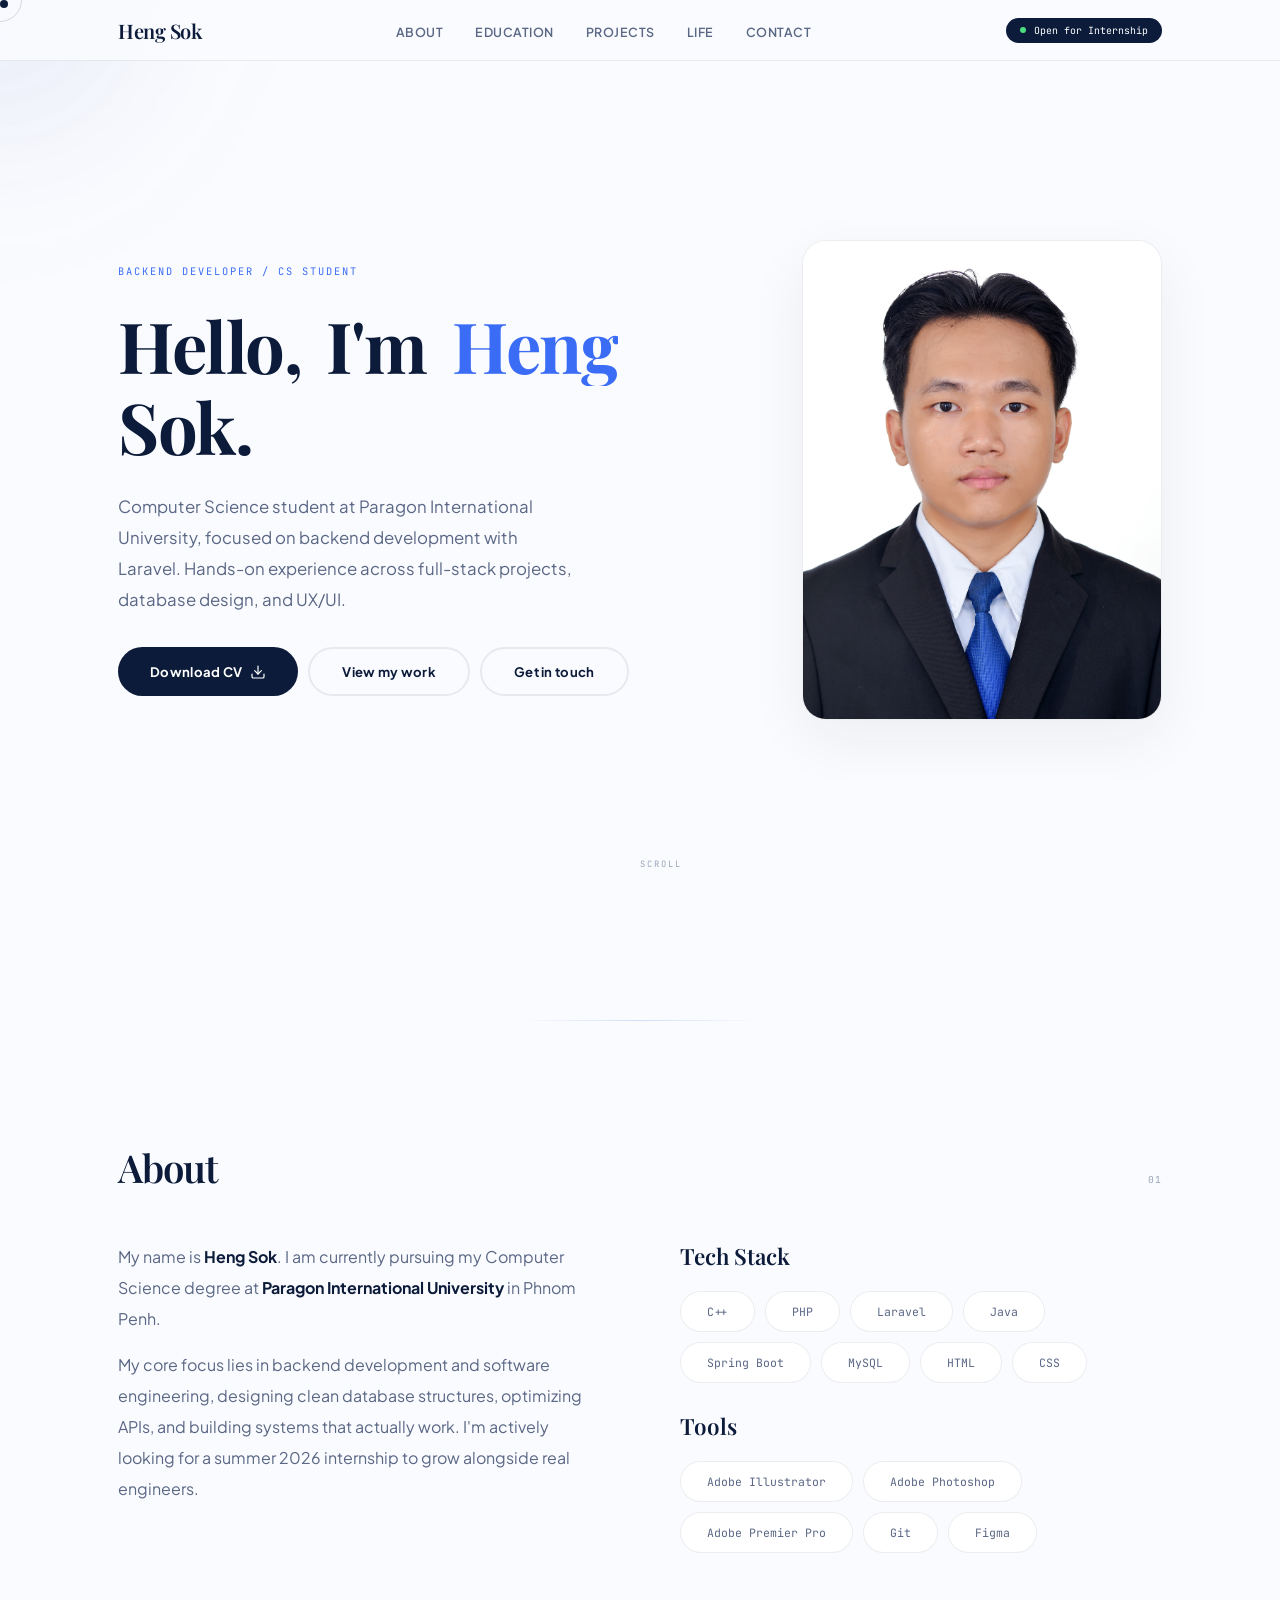
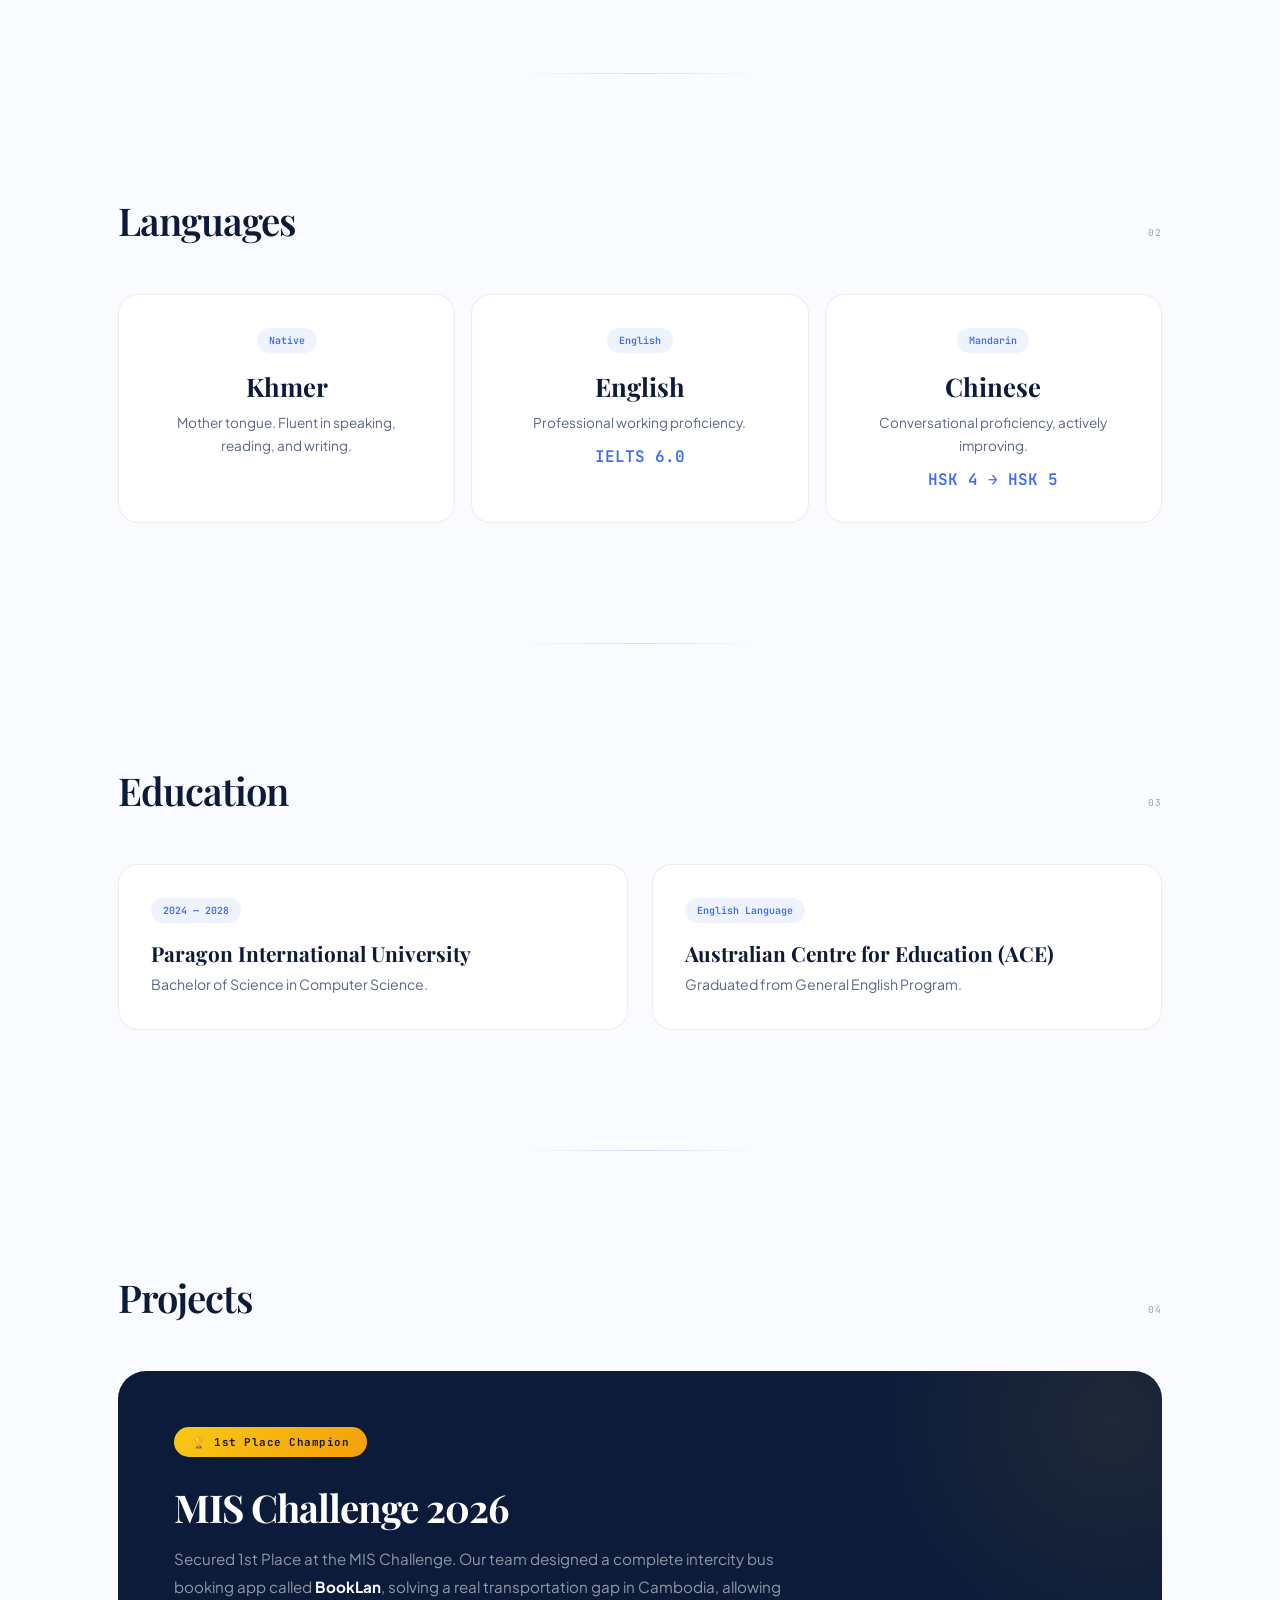
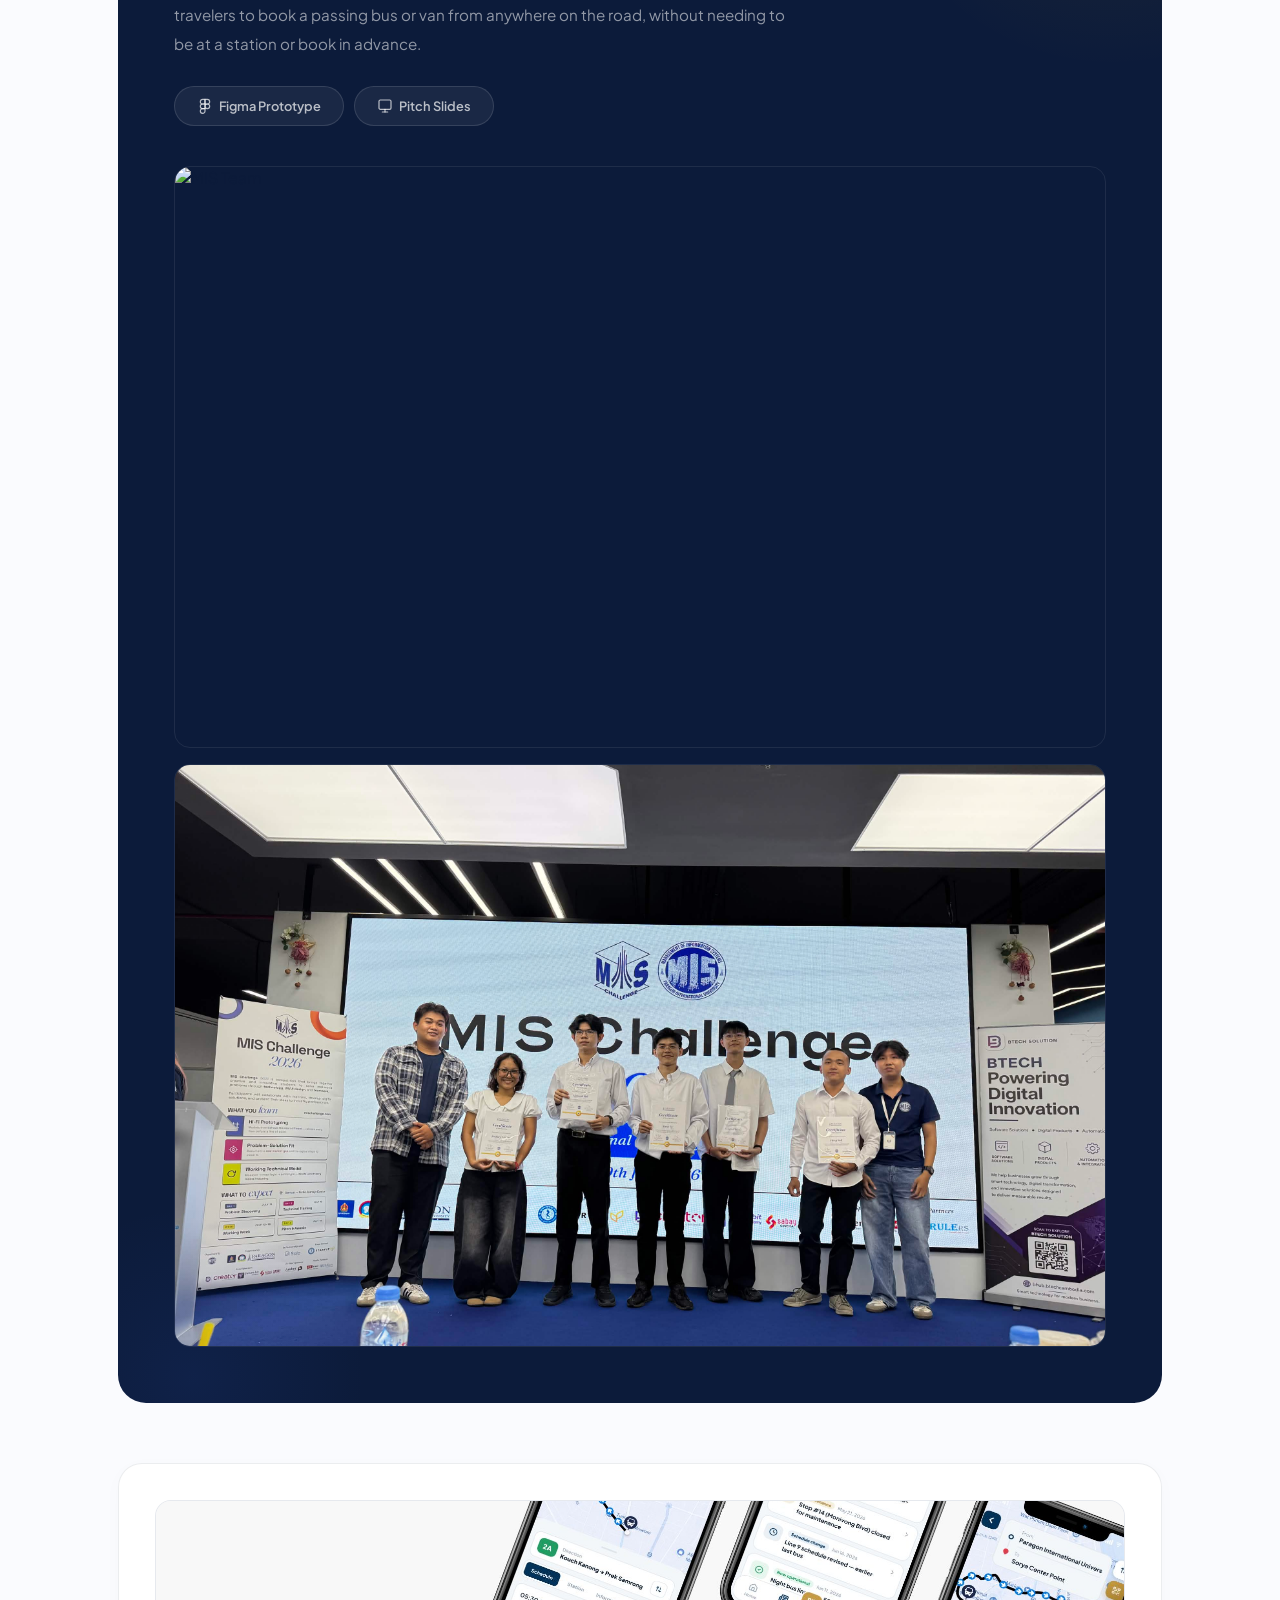
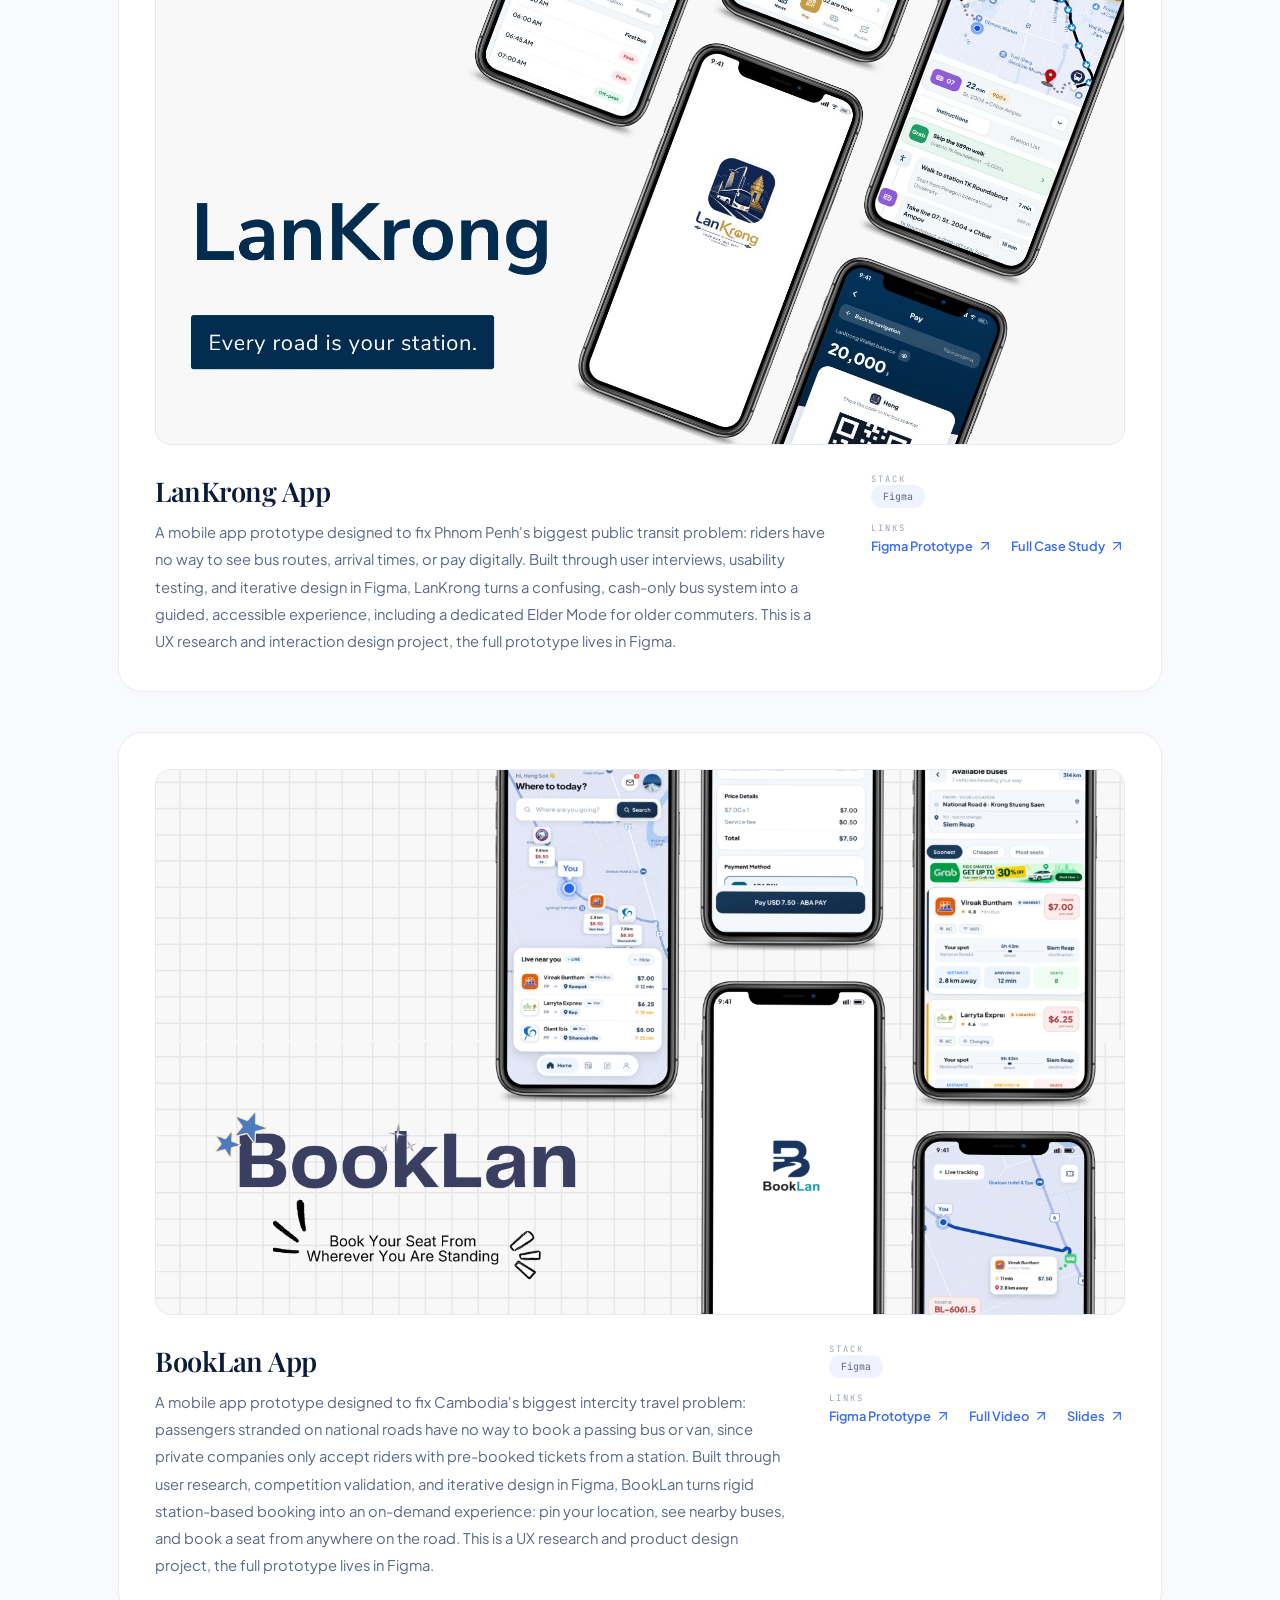
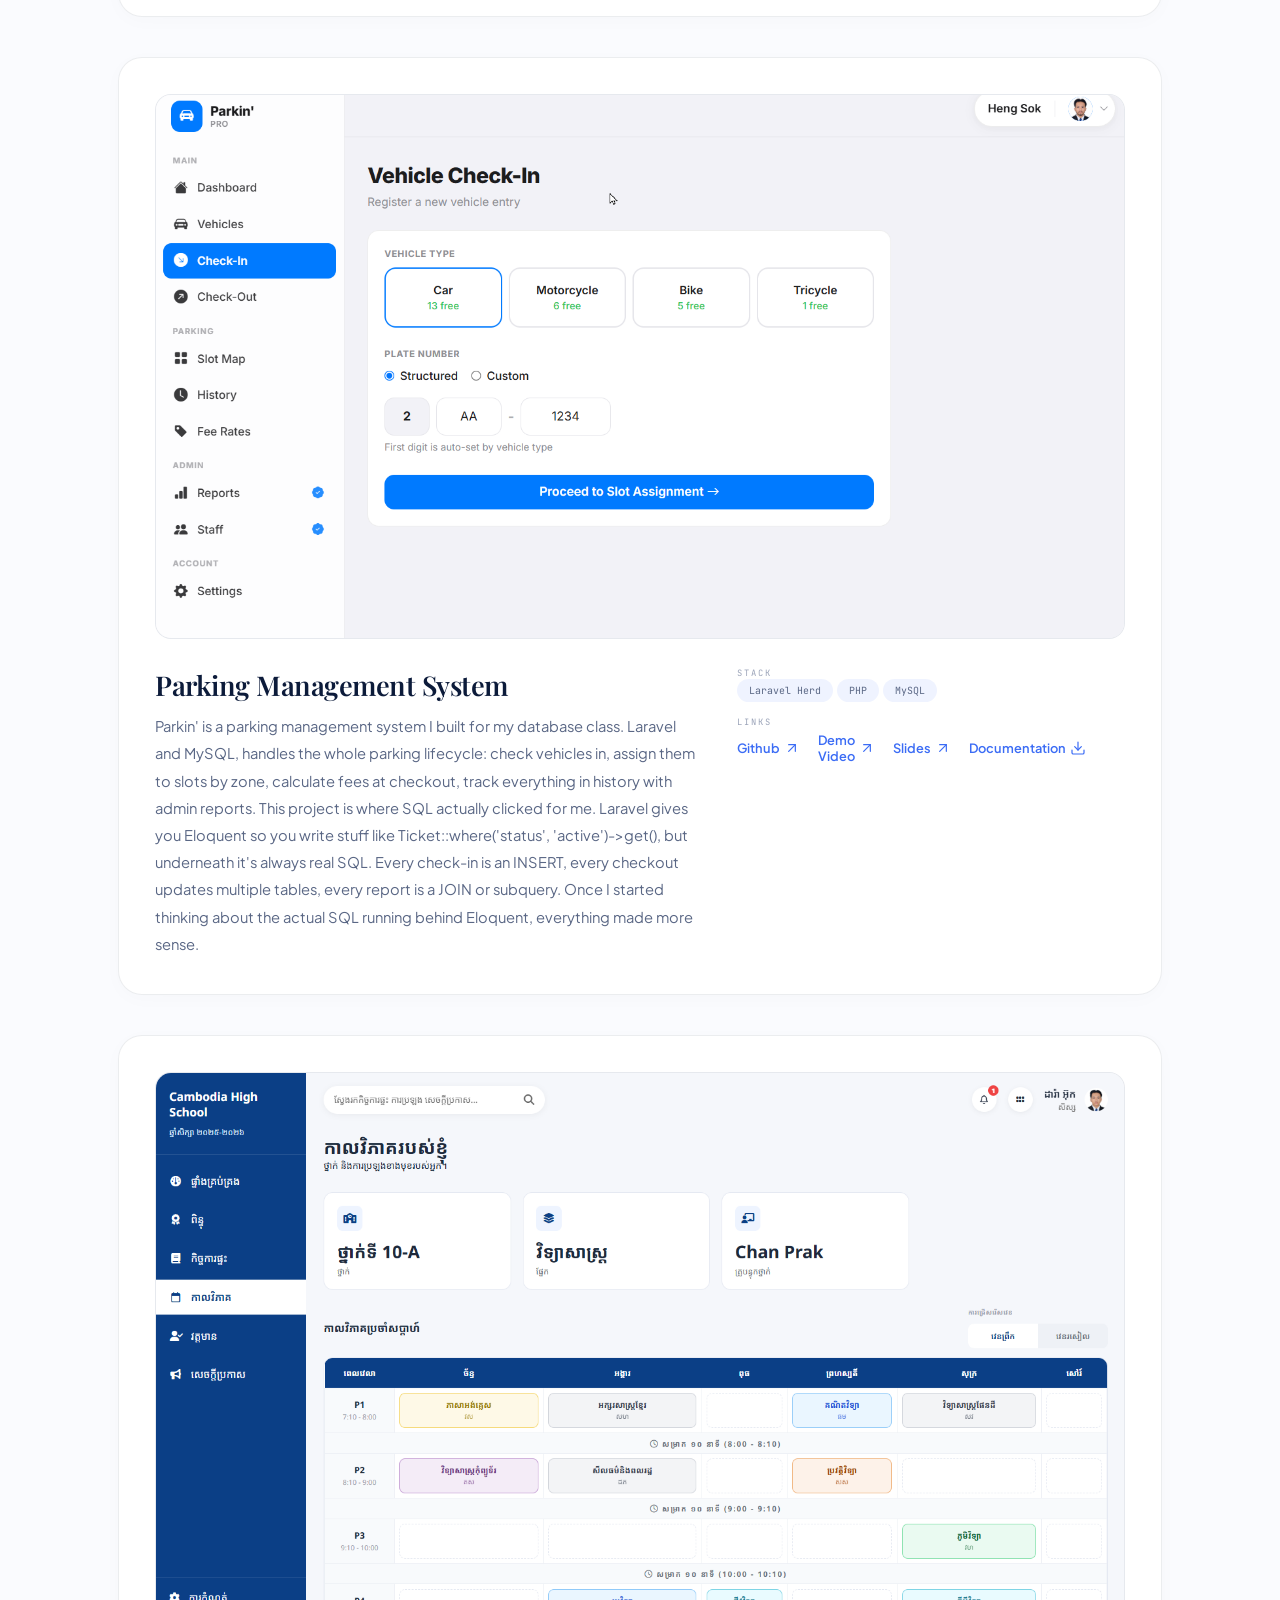
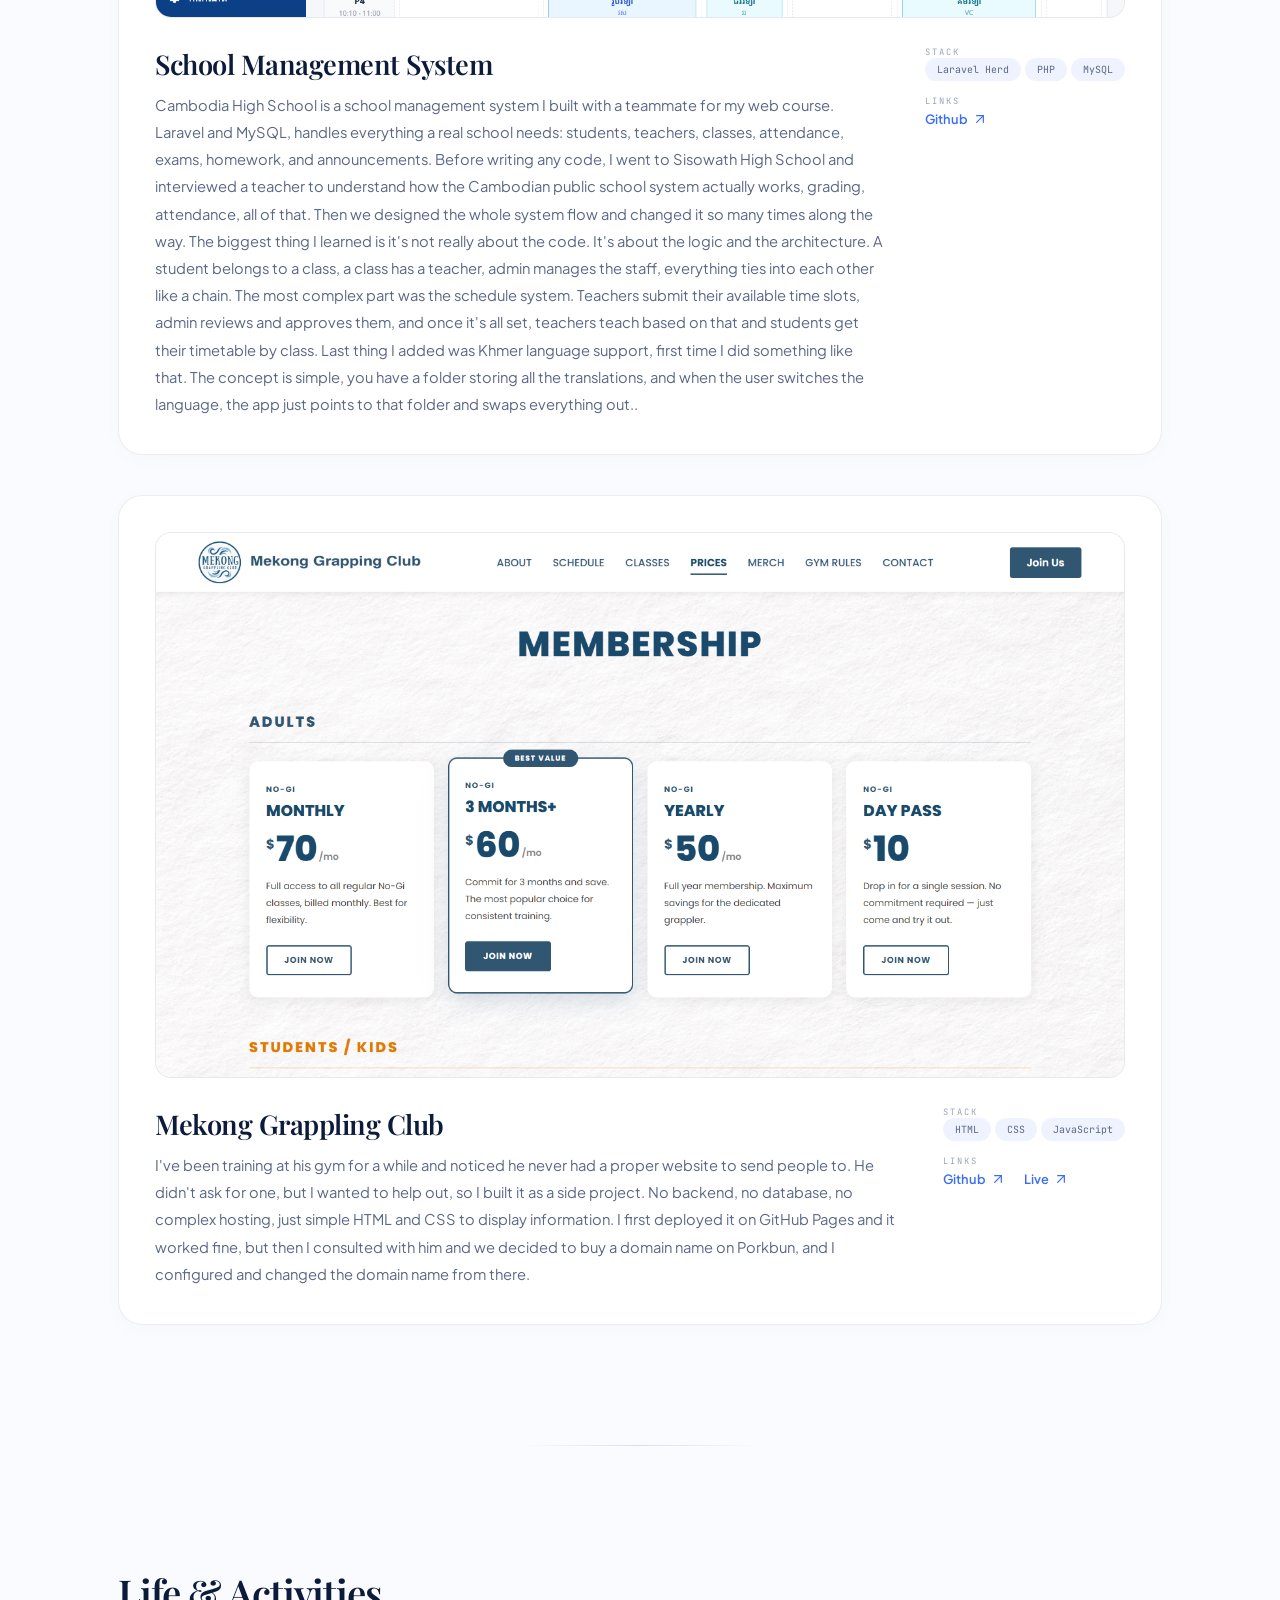
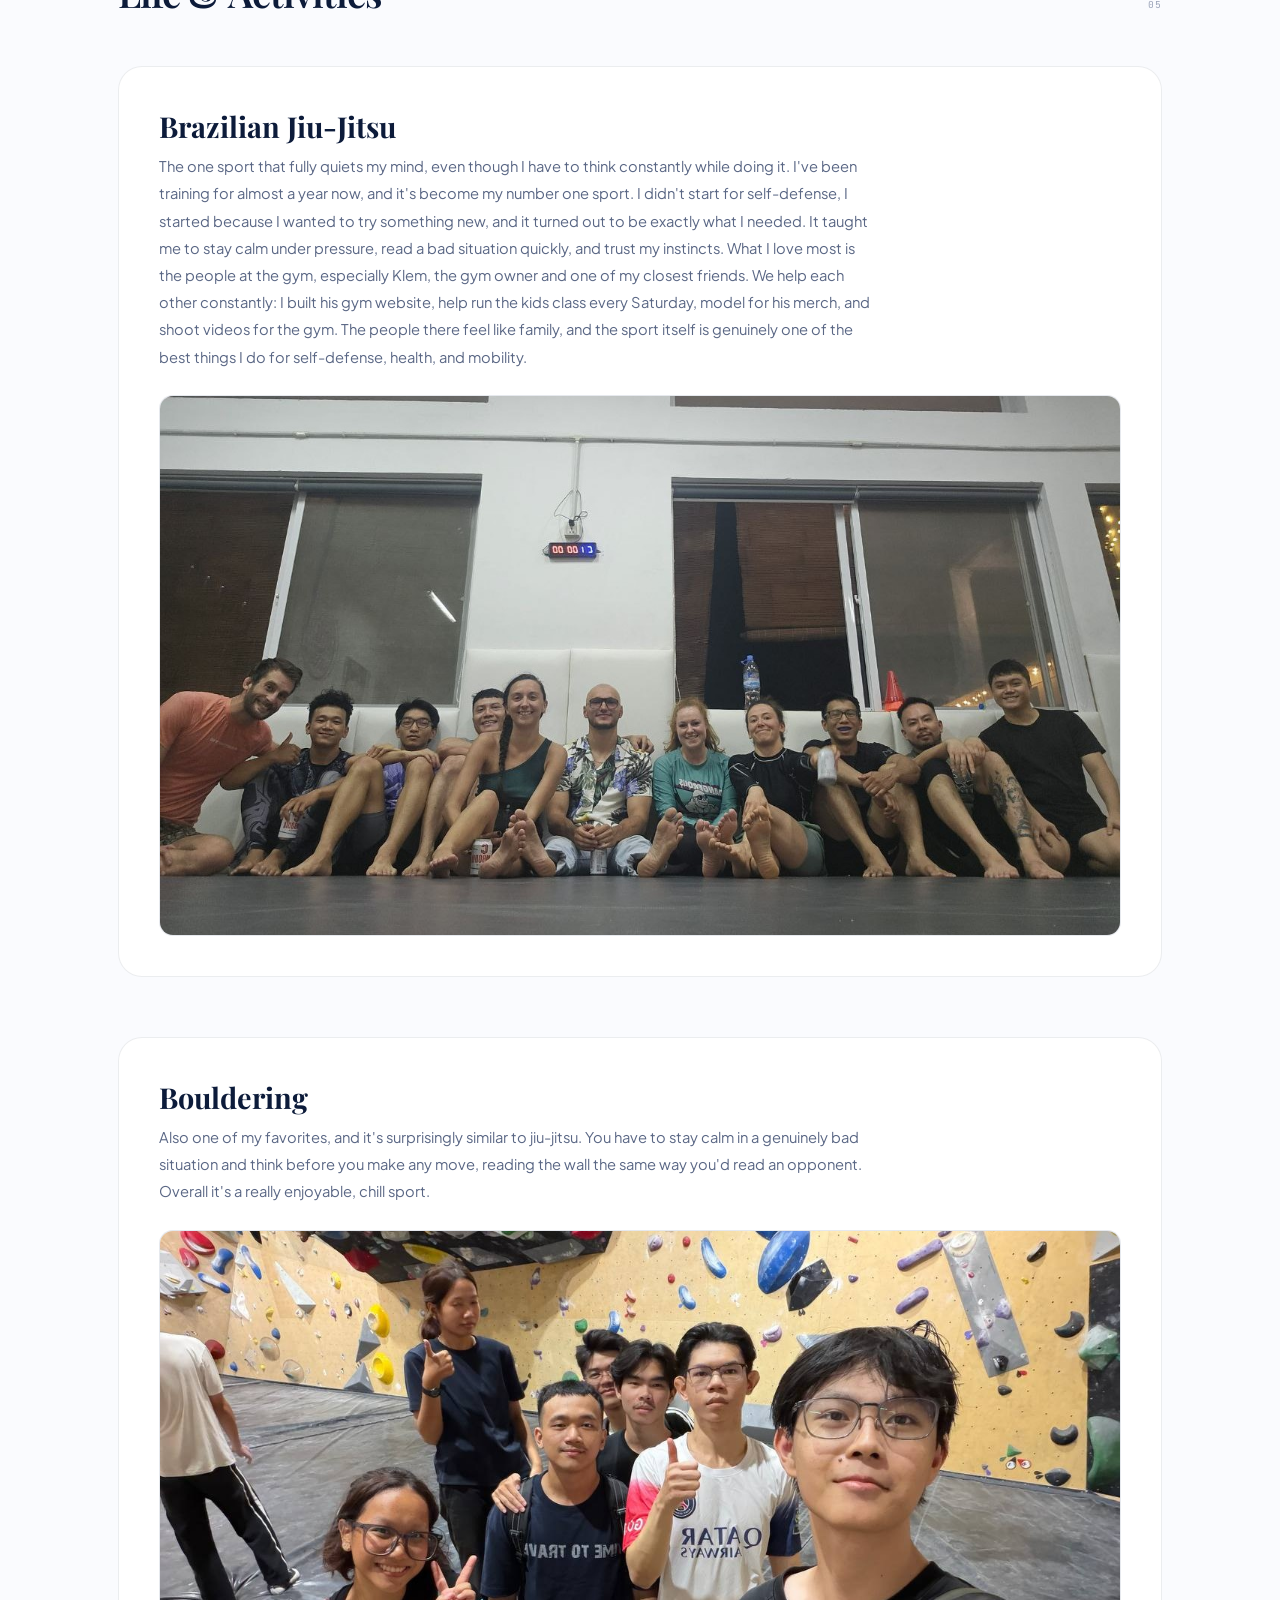
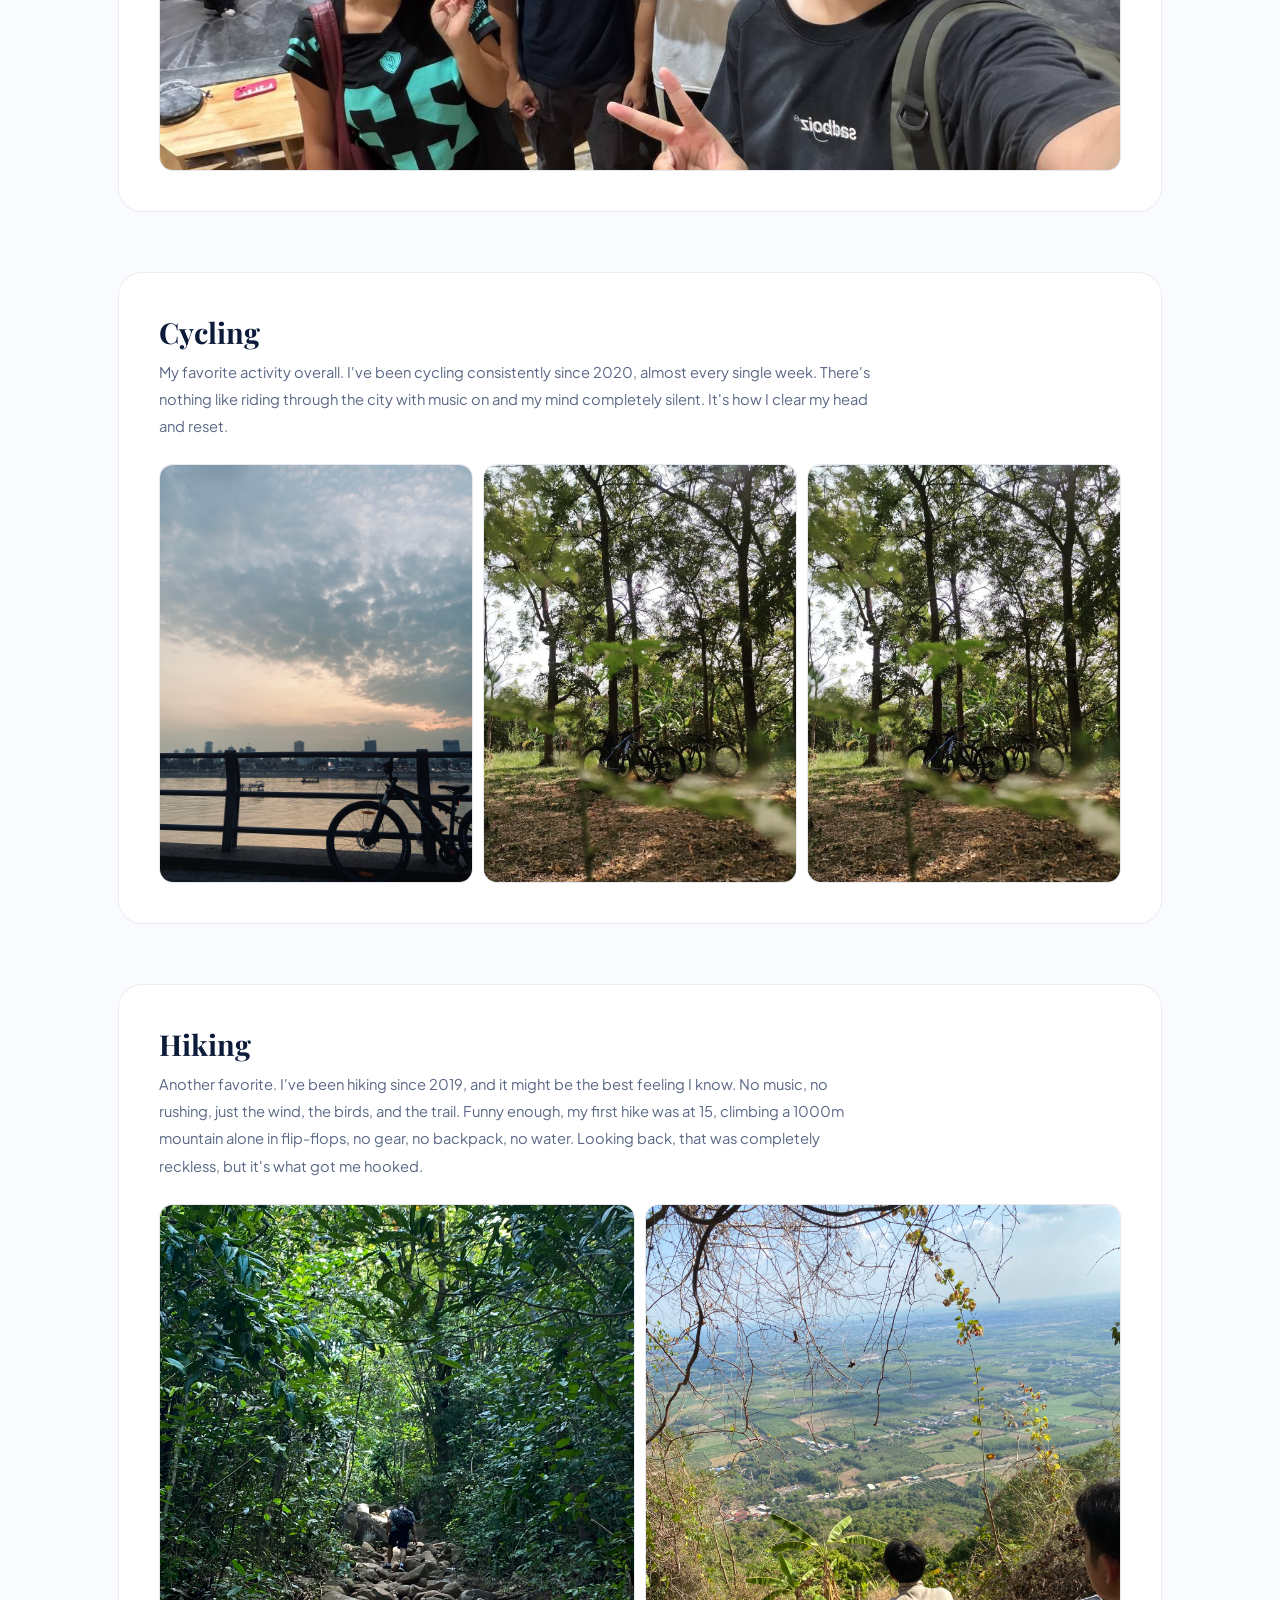
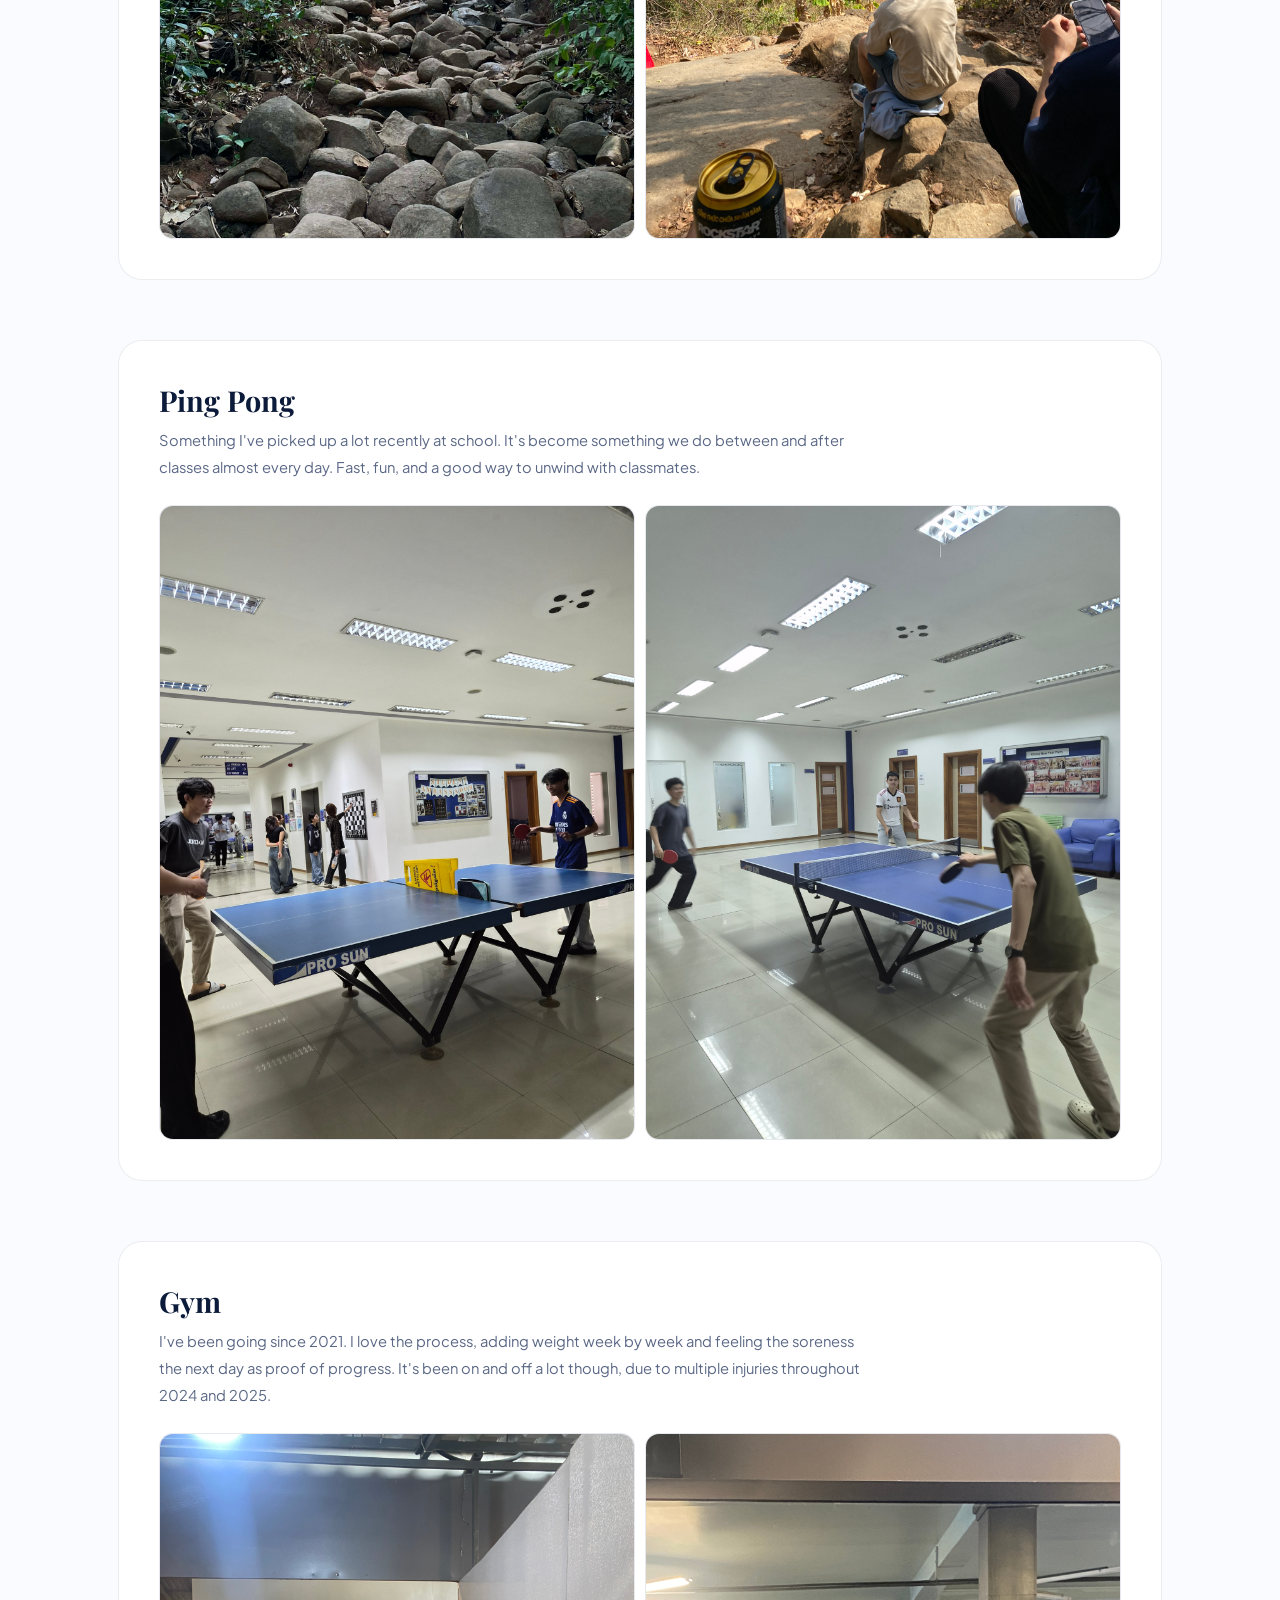
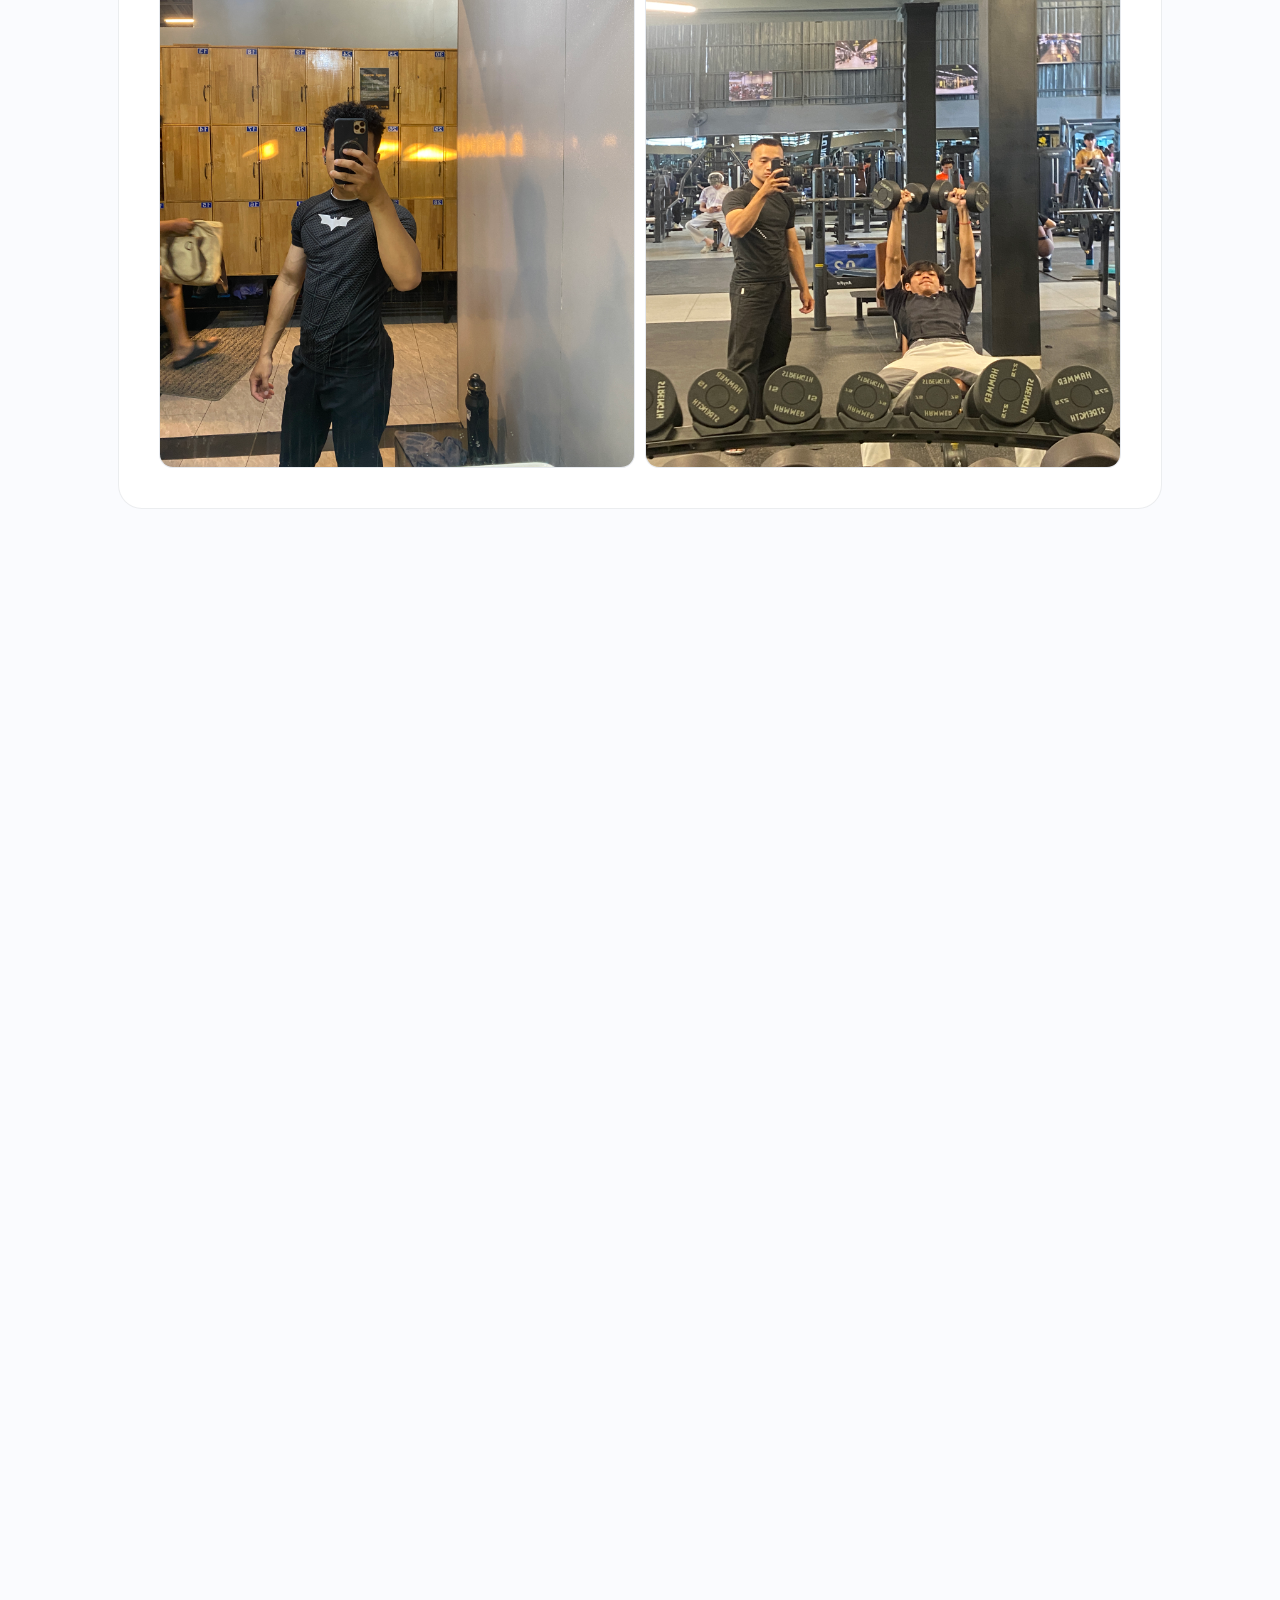
==== commit e23ac36f: "fix about me" ====
--- a/index.html
+++ b/index.html
@@ -42,7 +42,7 @@
             <span class="w"><span class="it-color">Heng</span></span>
             <span class="w"><span>Sok.</span></span>
           </h1>
-          <p class="hero-desc">Computer Science student based in Phnom Penh. Passionate about building robust backend architectures with Laravel and Spring Boot, solving complex logic, and crafting seamless user experiences.</p>
+          <p class="hero-desc">Computer Science student at Paragon International University, focused on backend development with Laravel. Hands-on experience across full-stack projects, database design, and UX/UI.</p>
           <div class="hero-btns">
             <a href="files/heng-sok-resume.pdf" target="_blank" class="btn btn-fill">
               Download CV
@@ -81,7 +81,6 @@
           <span class="s-pill">MySQL</span>
           <span class="s-pill">HTML</span>
           <span class="s-pill">CSS</span>
-          <span class="s-pill">JavaScript</span>
         </div>
       </div>
       <div>
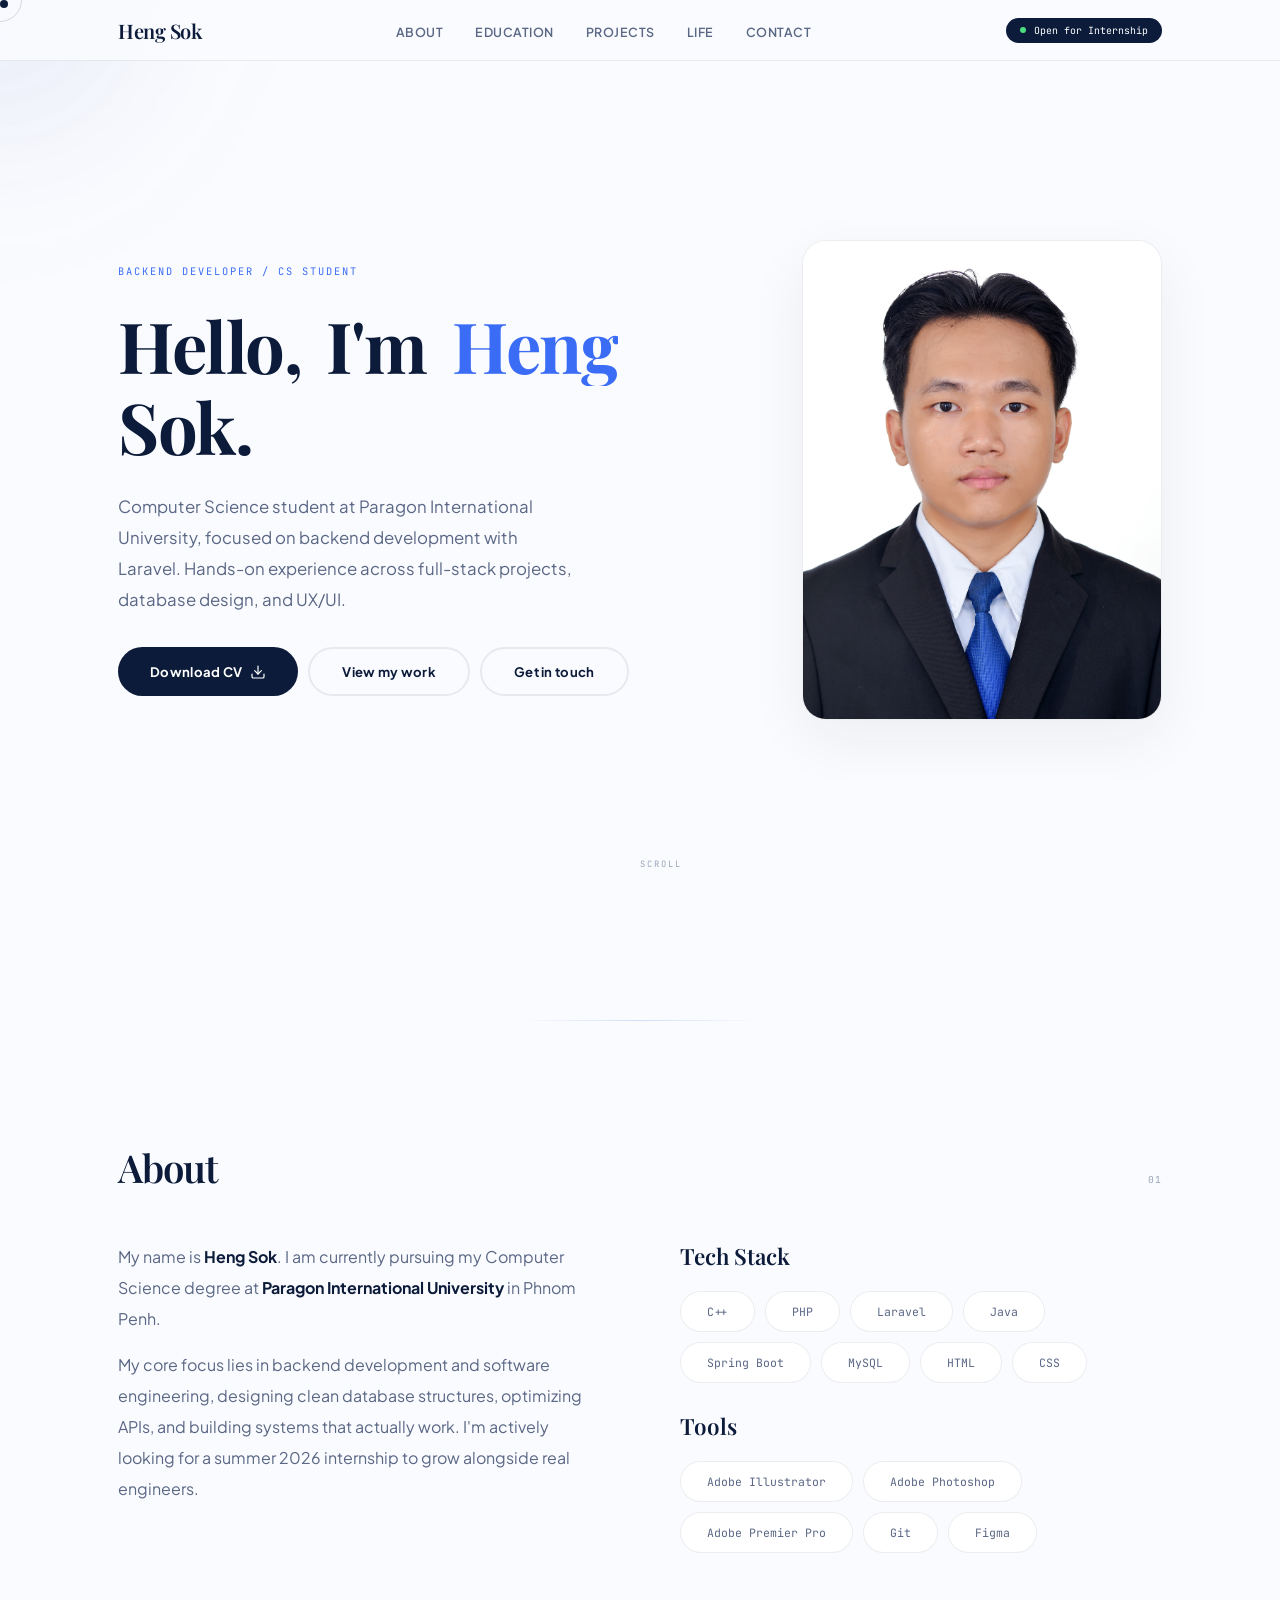
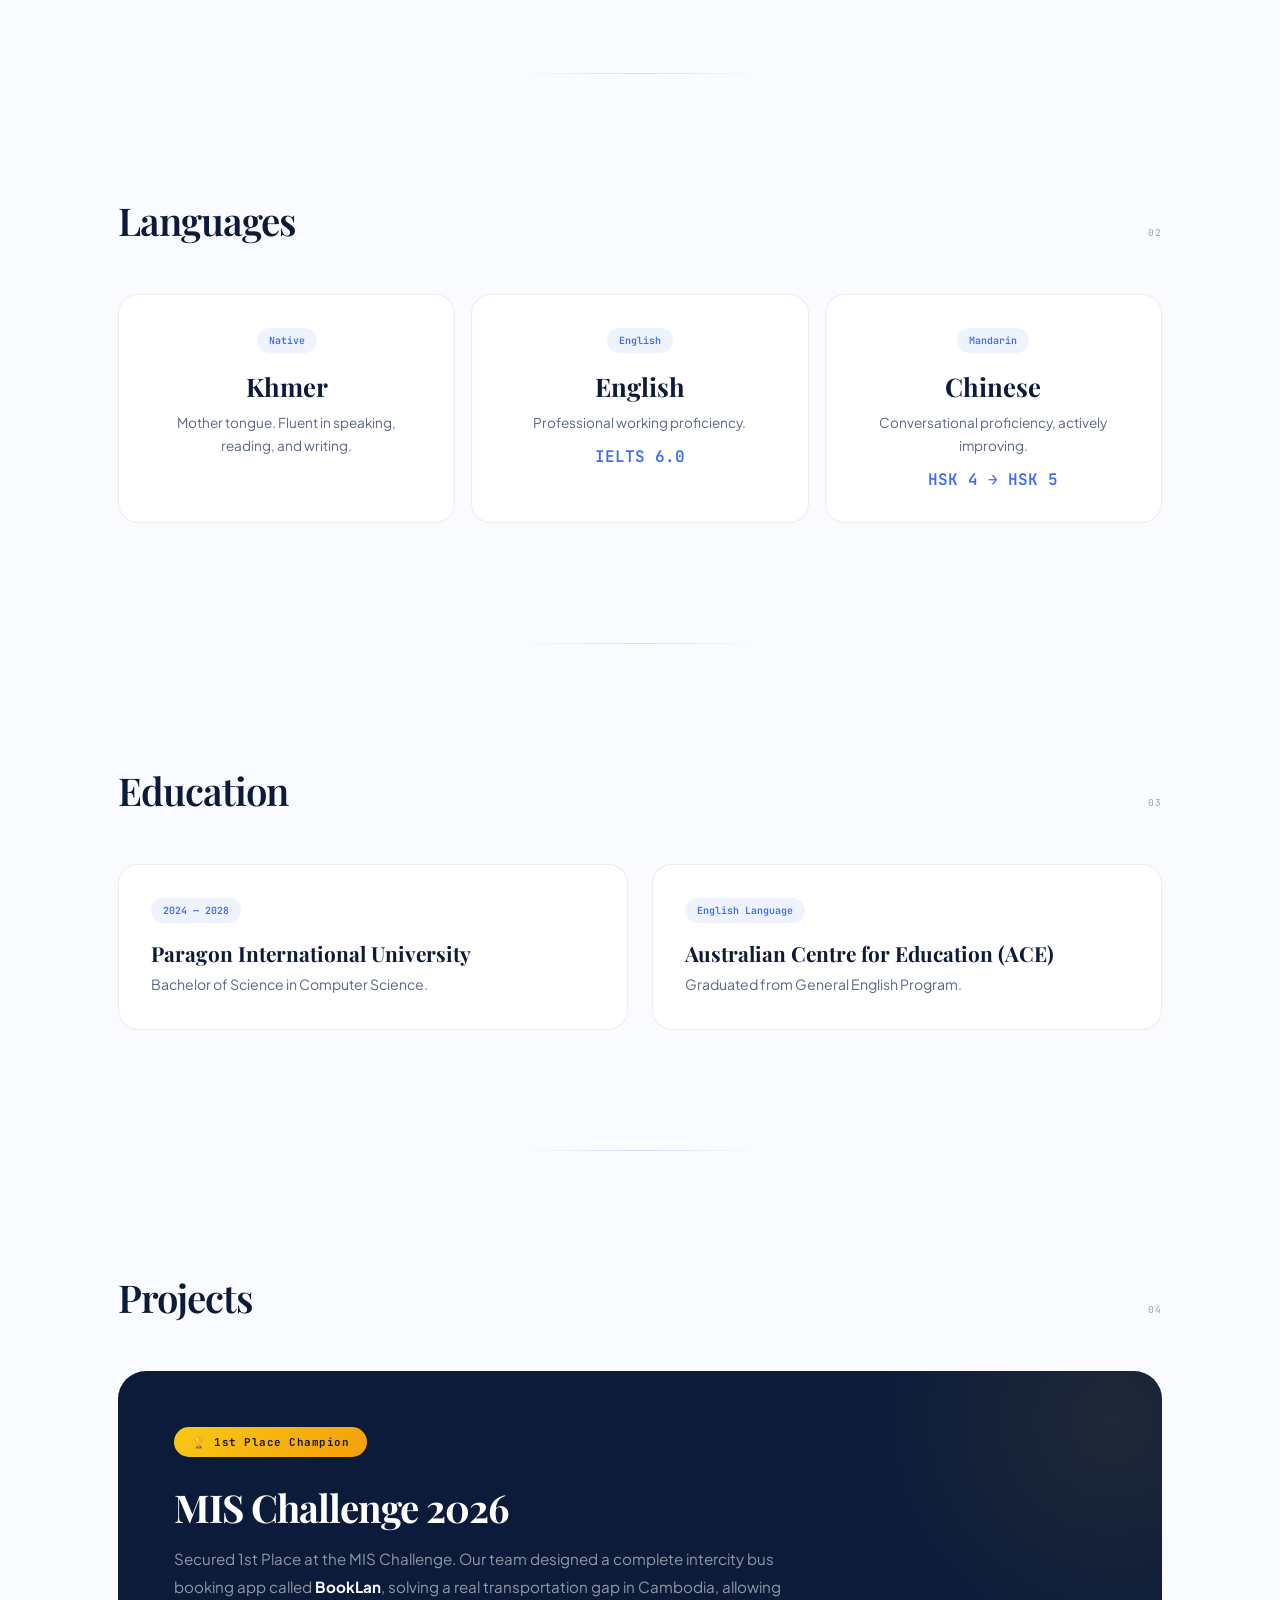
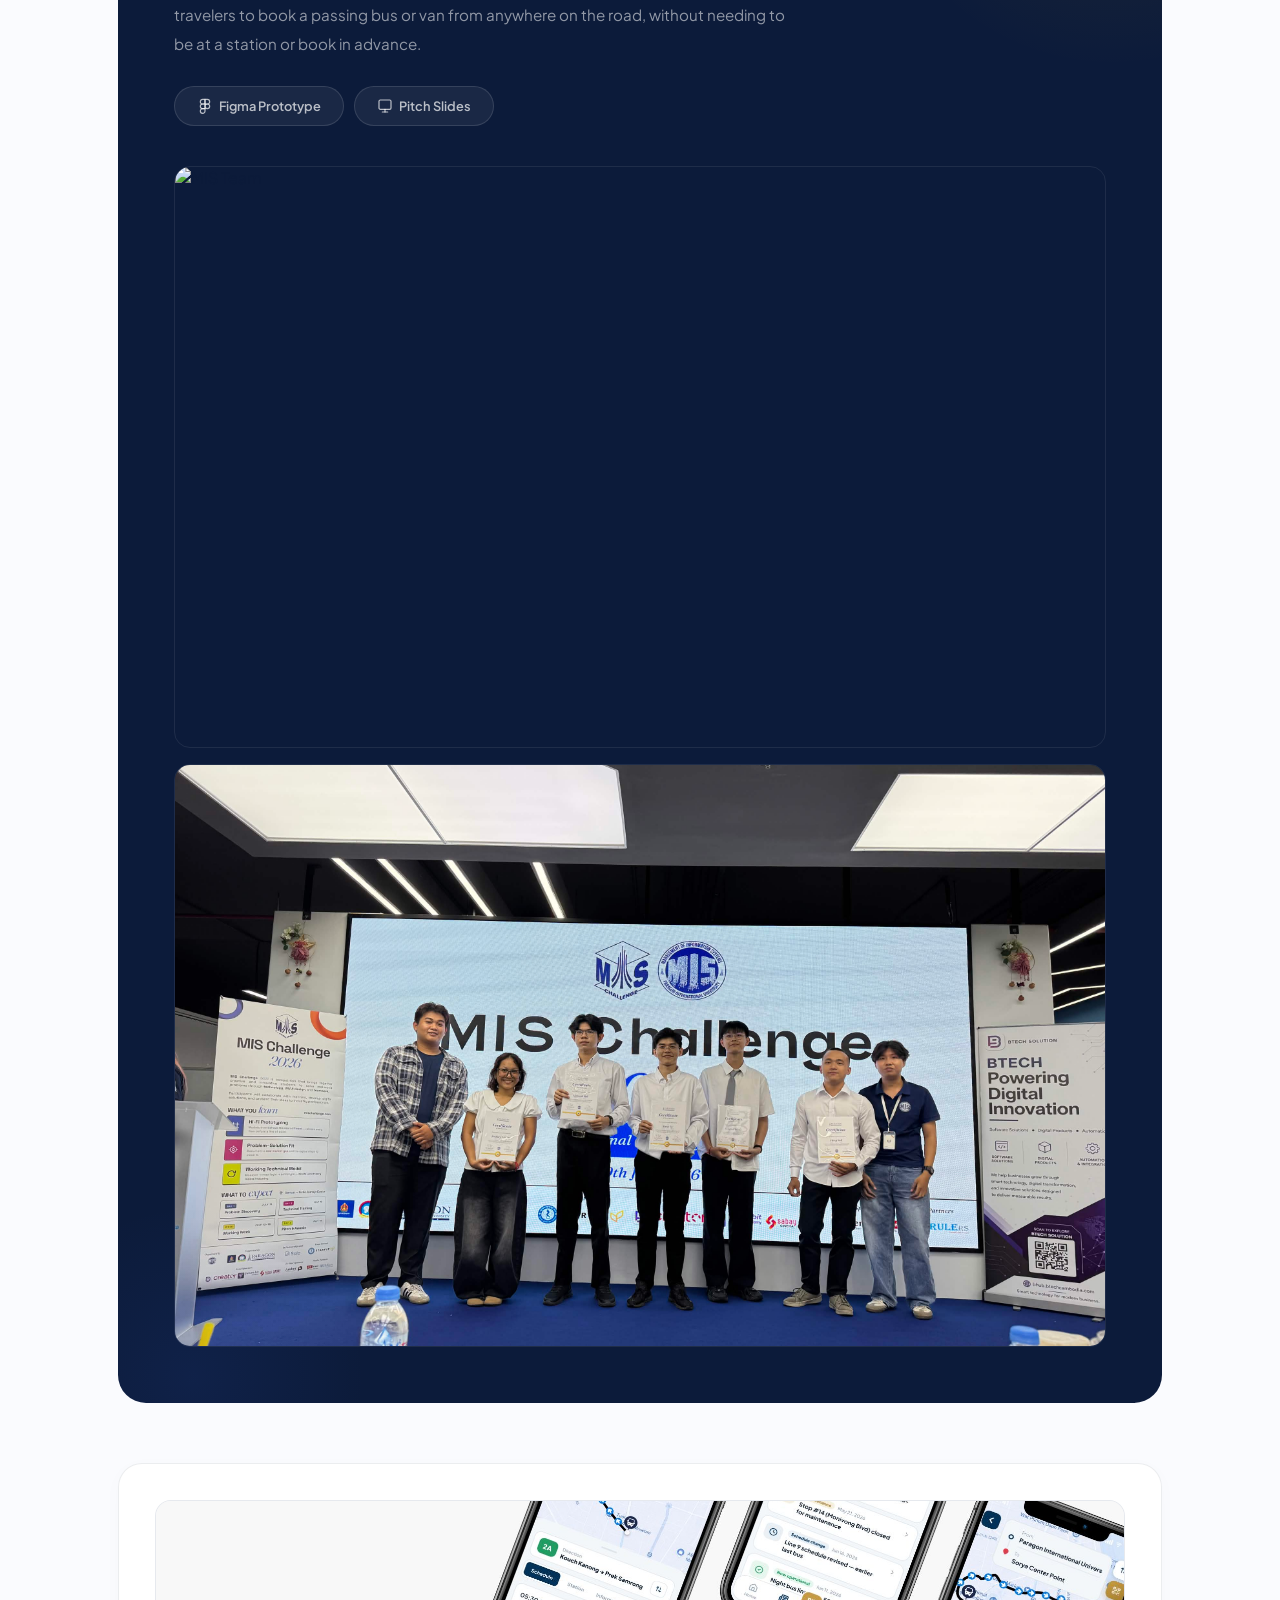
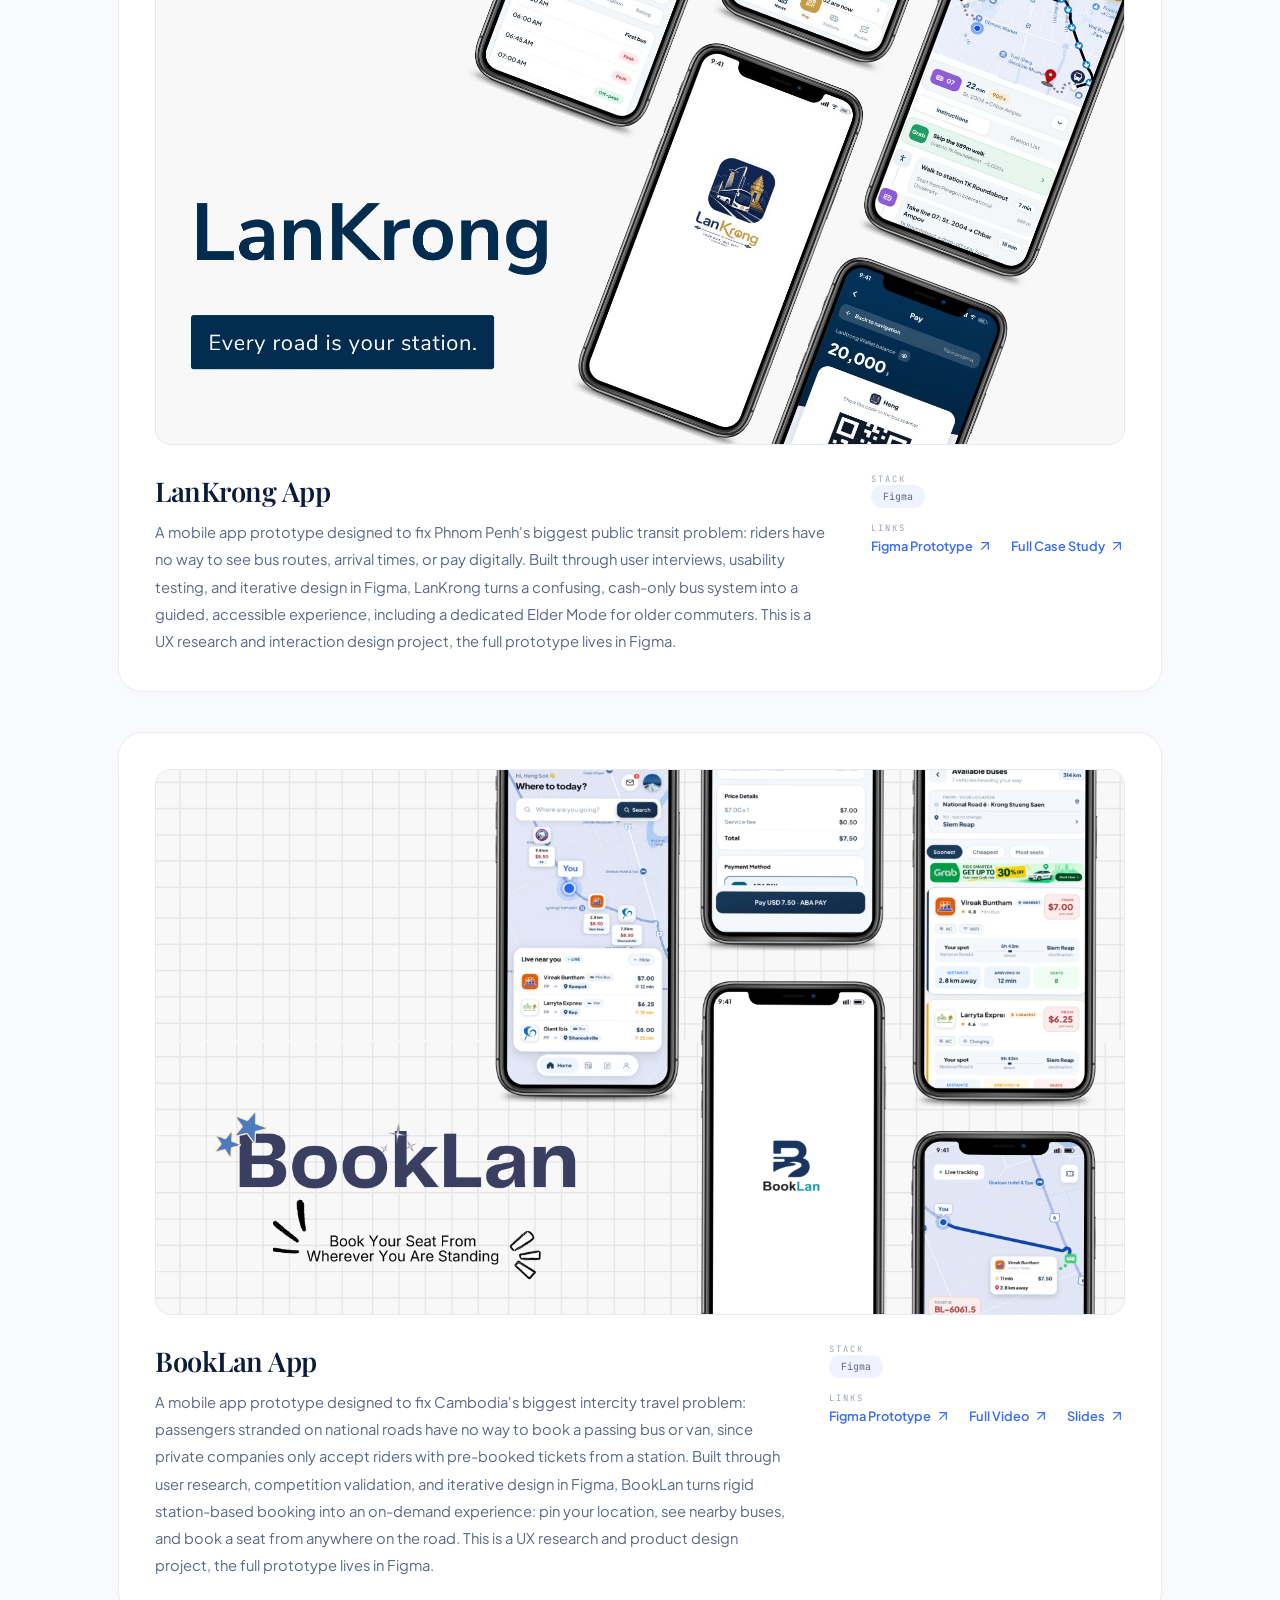
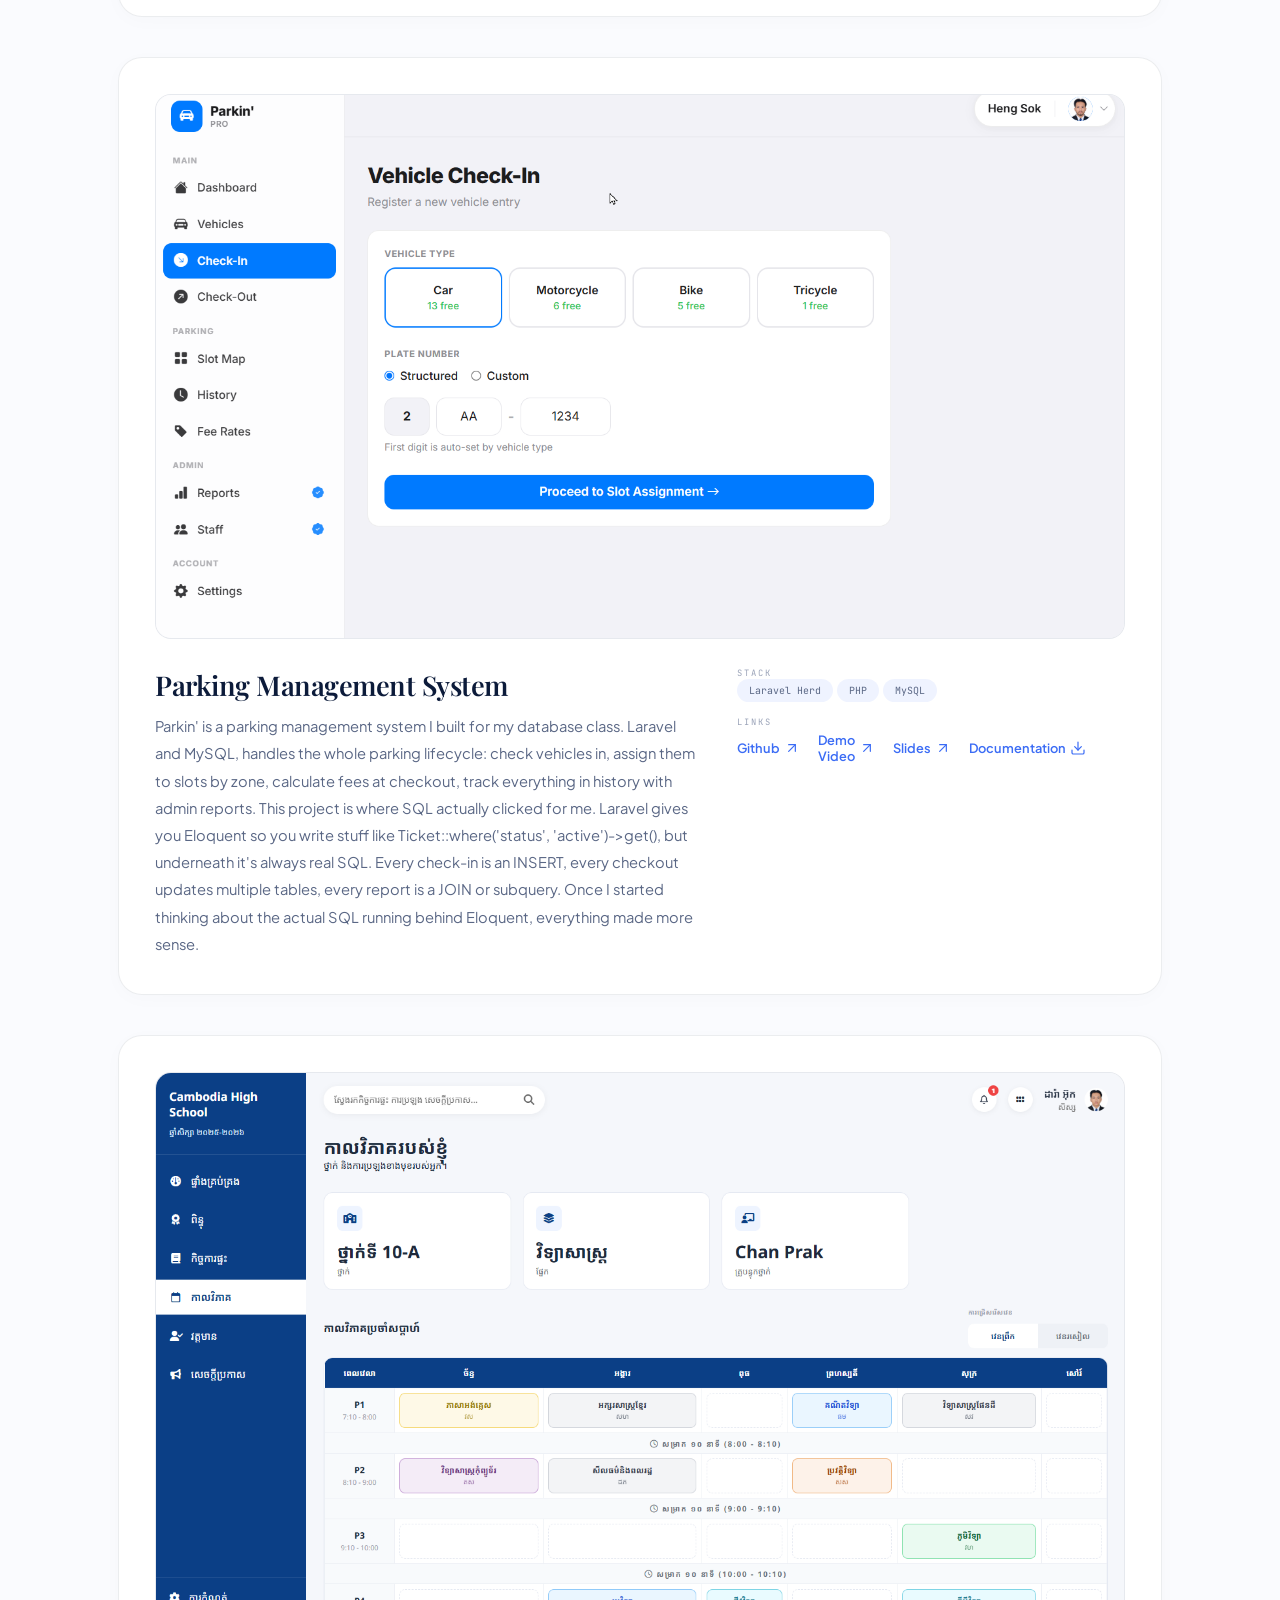
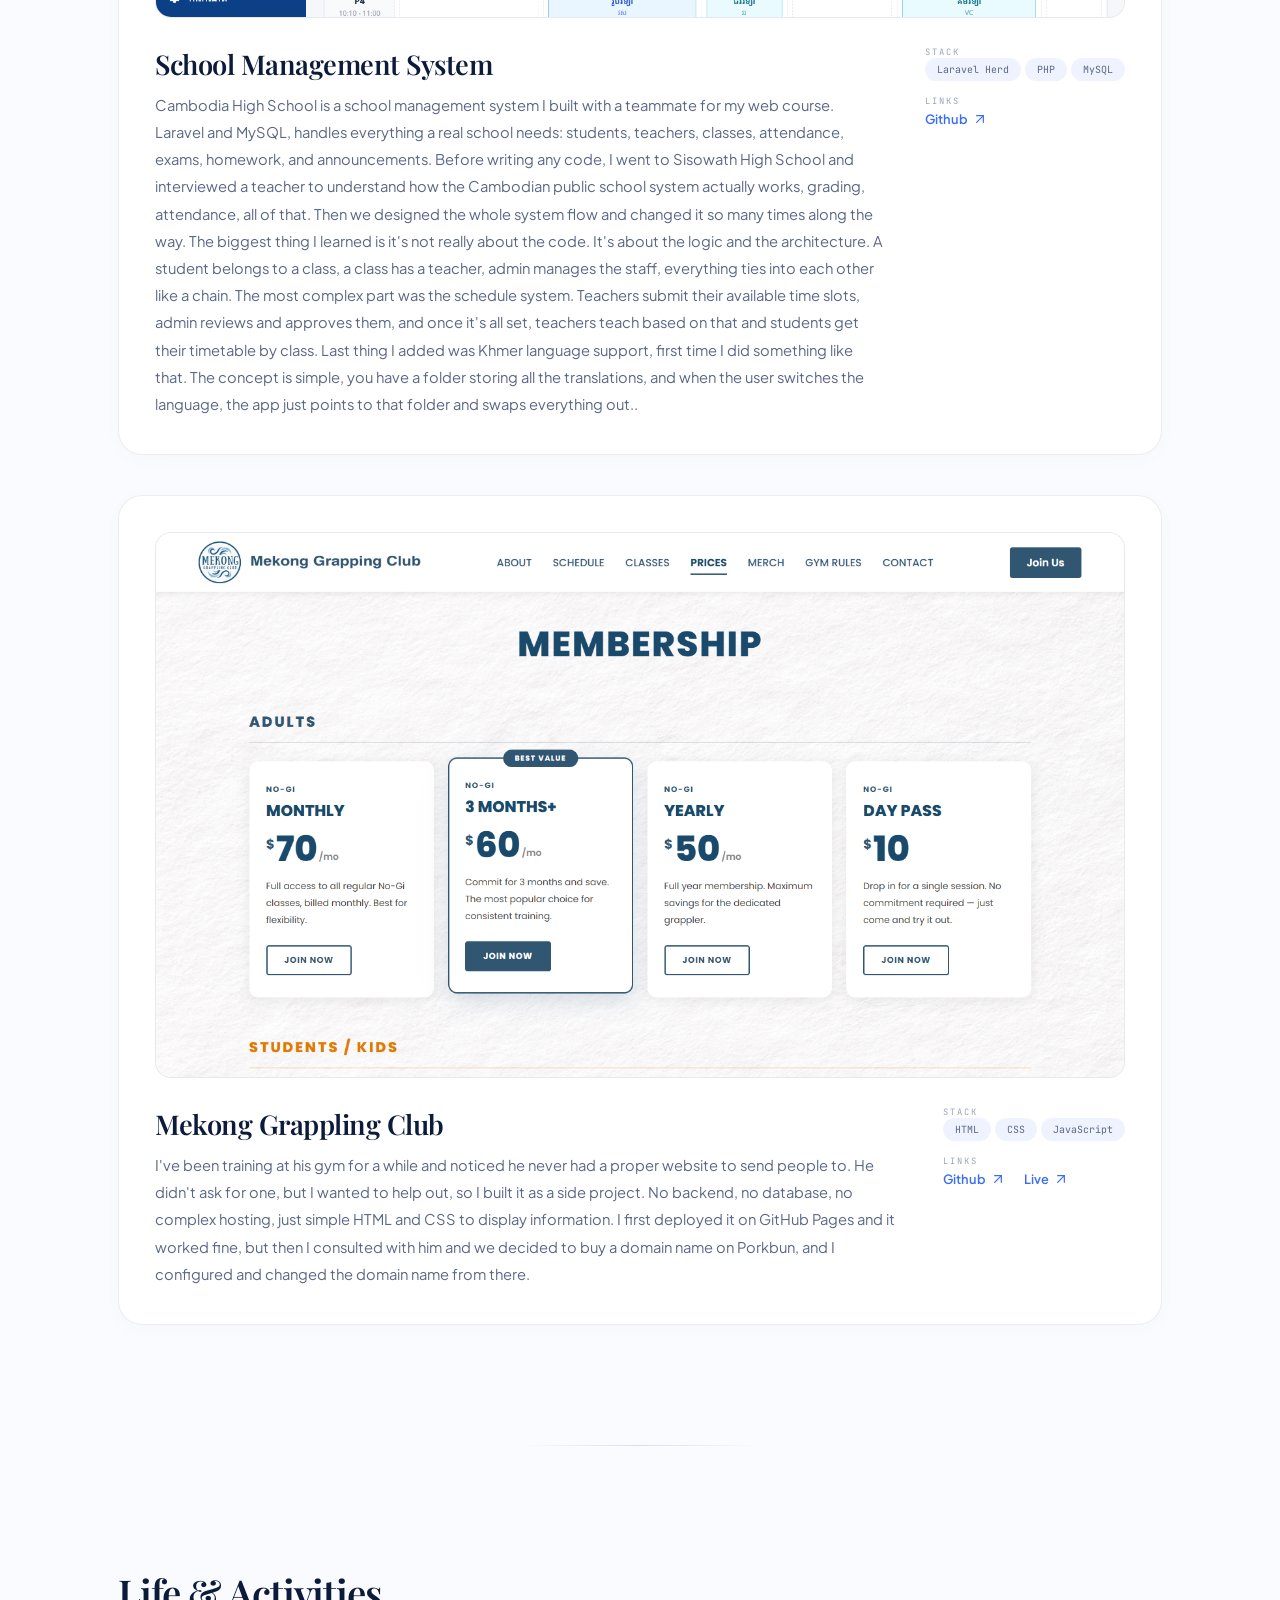
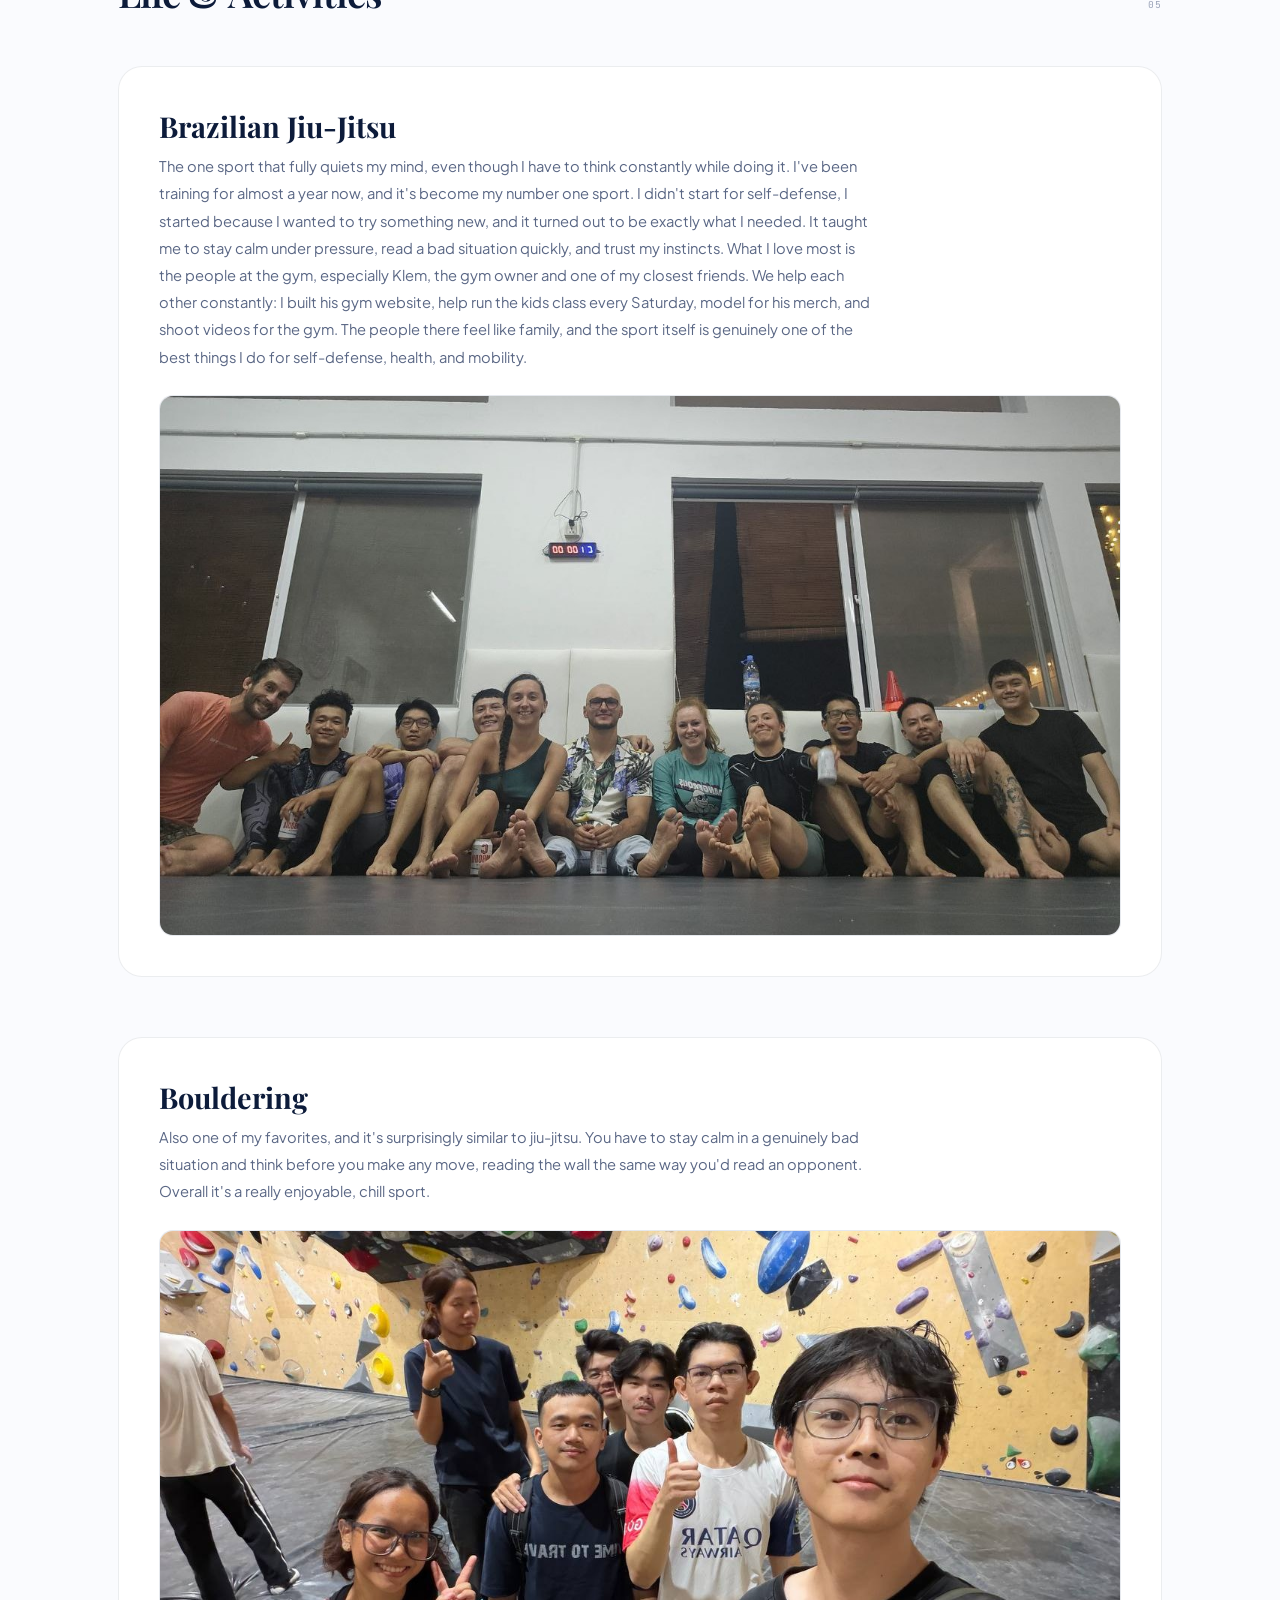
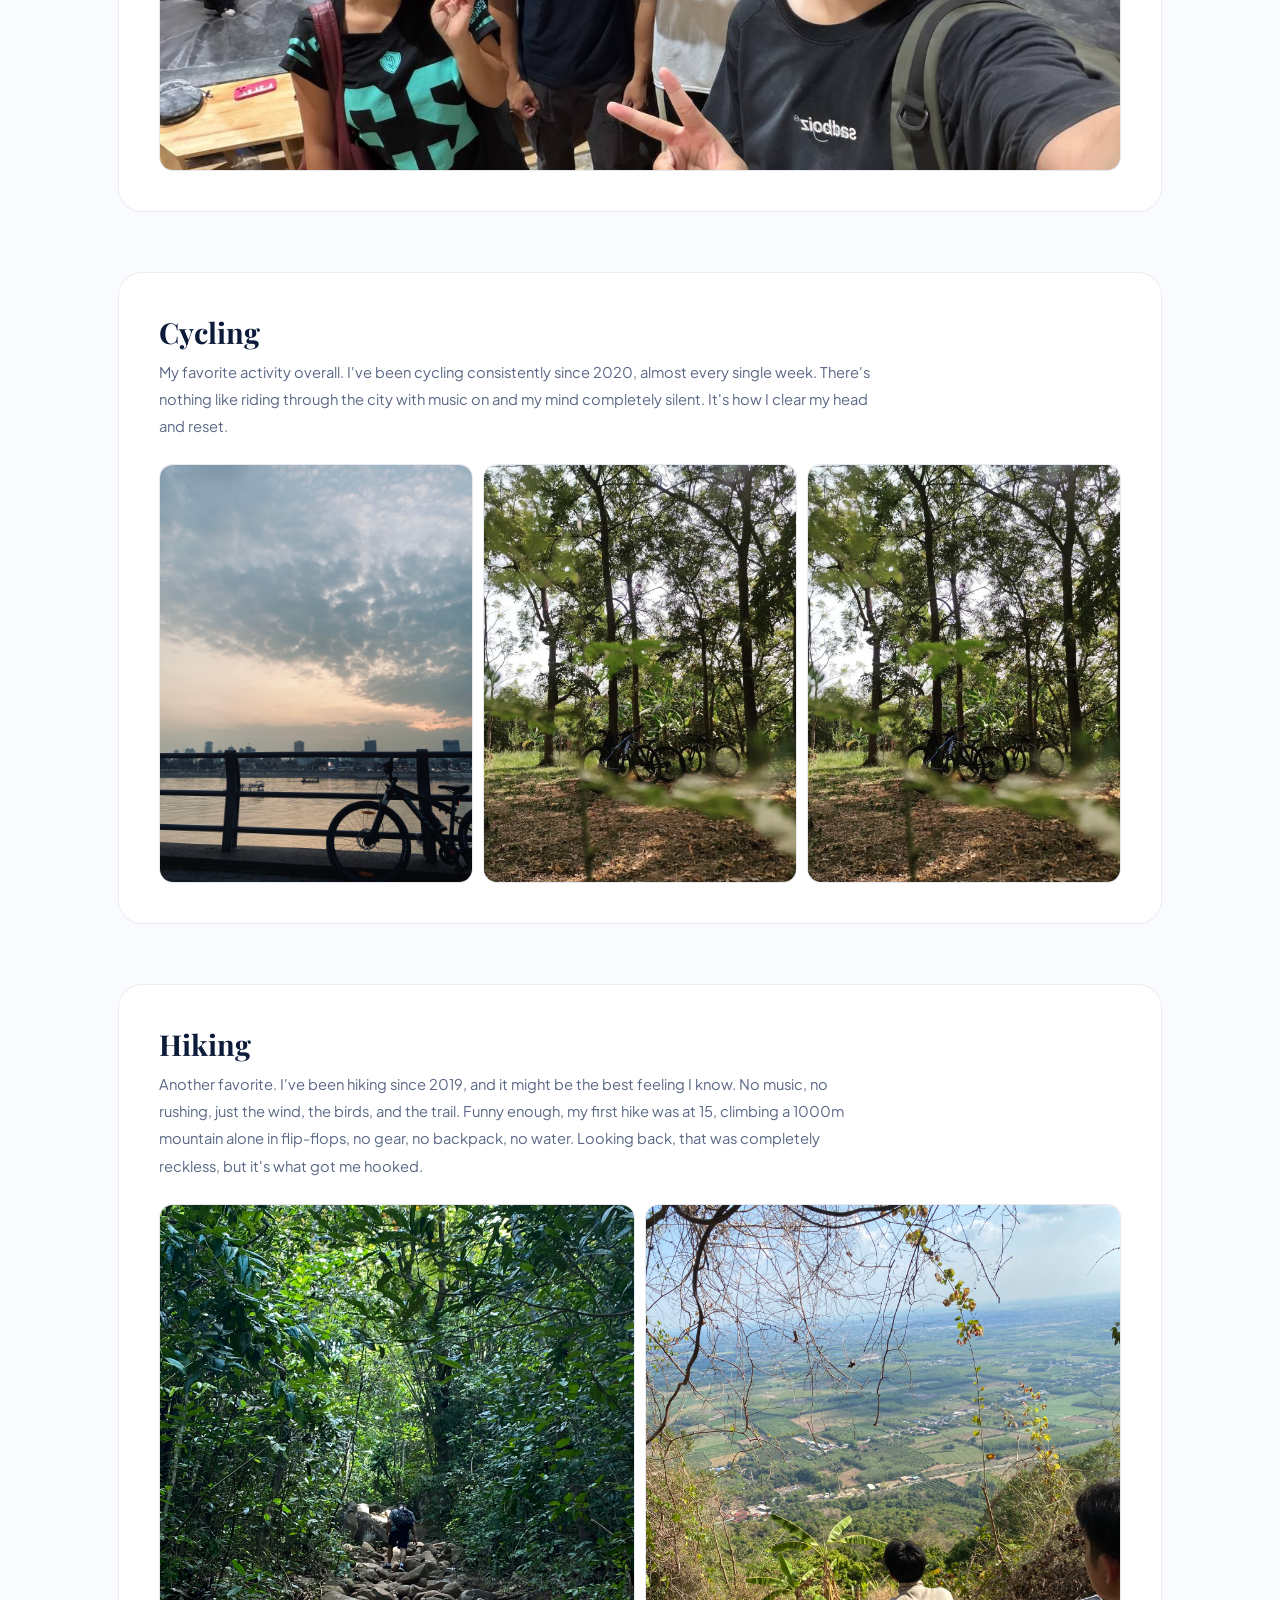
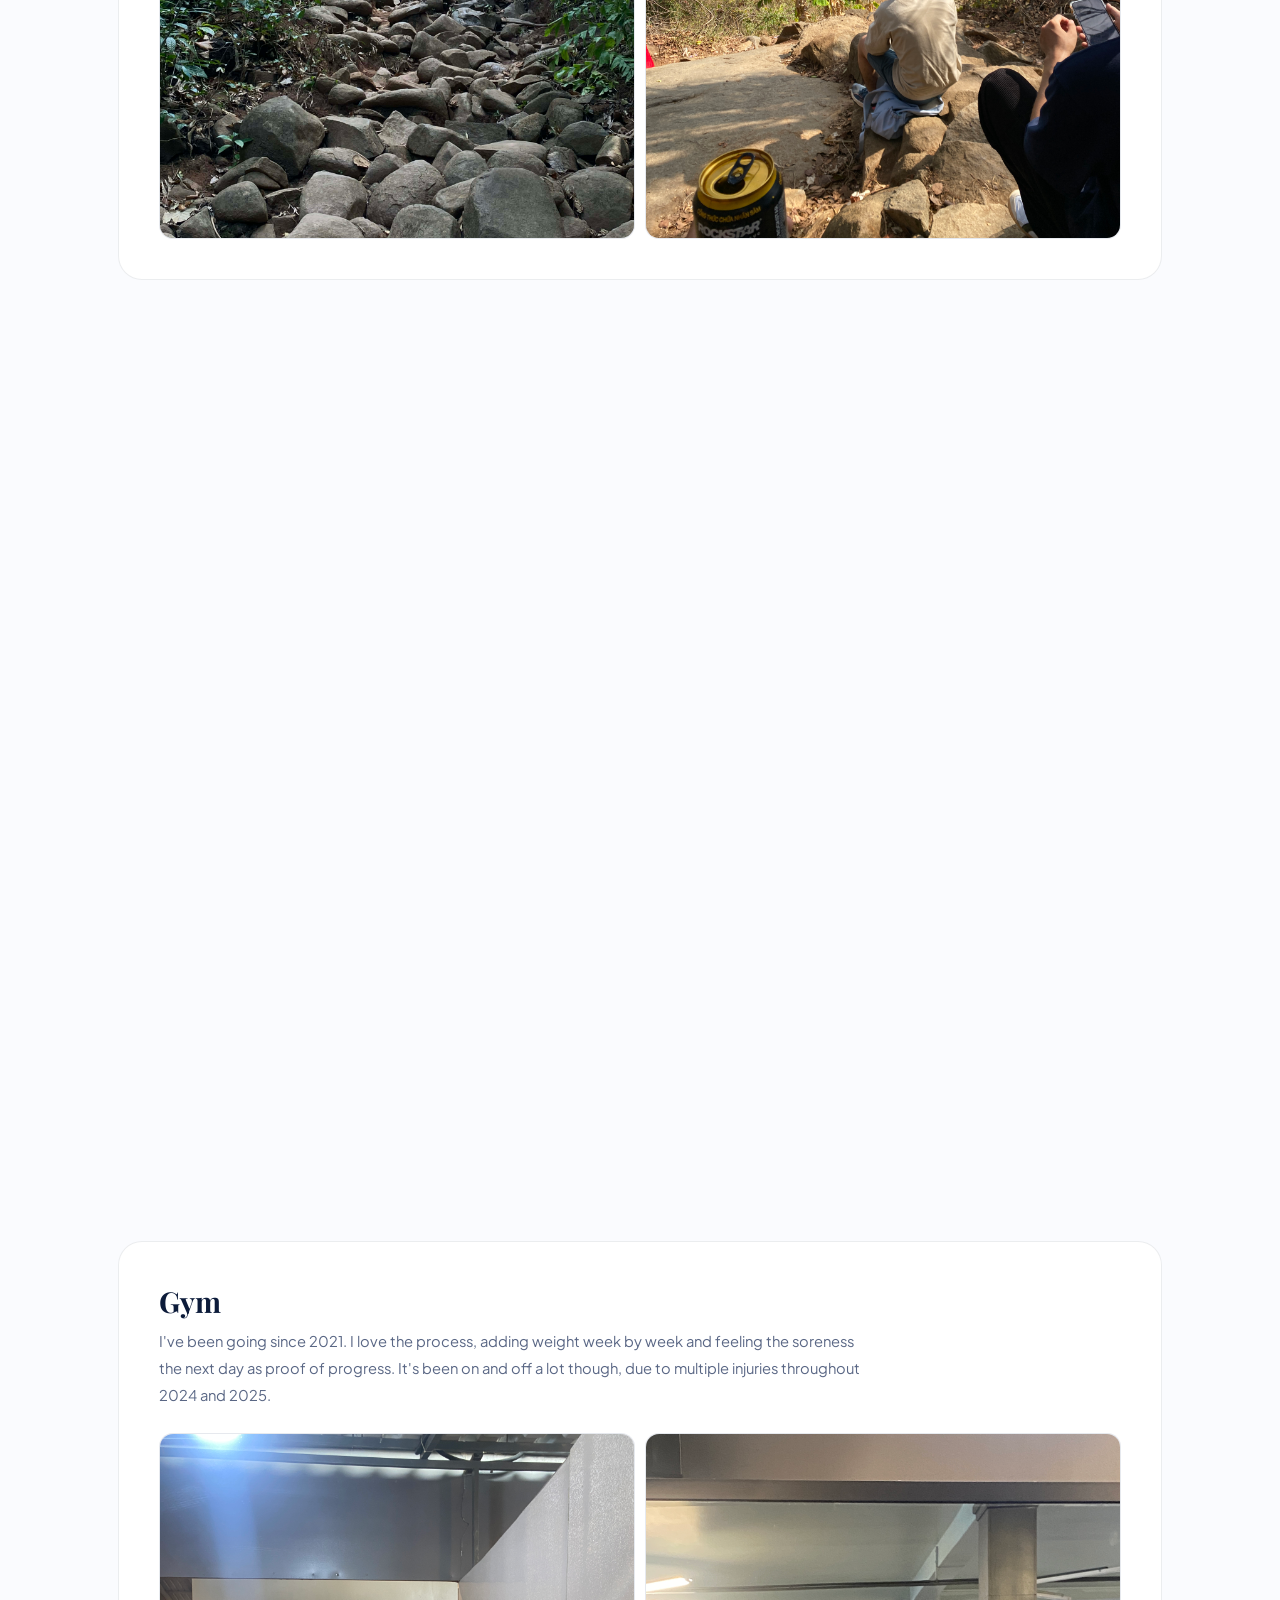
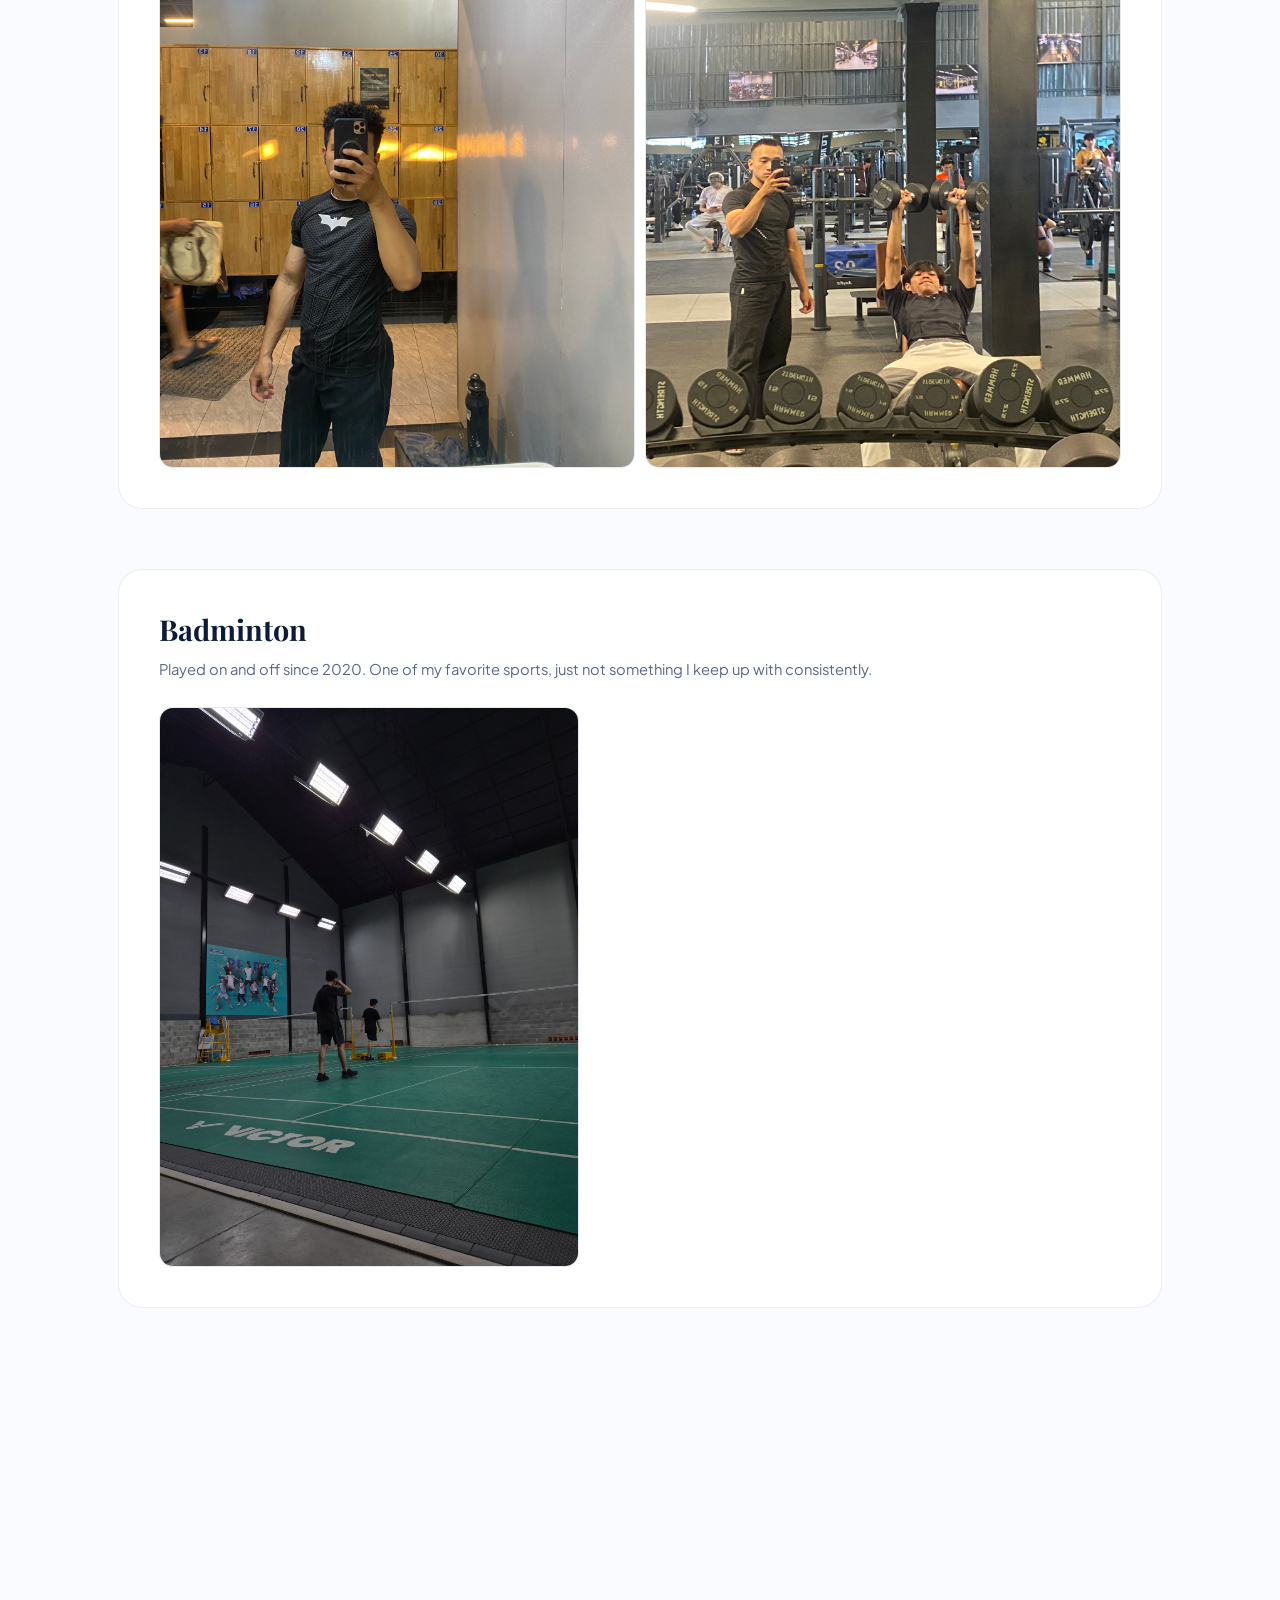
==== commit 4ab4e5f9: "git icon" ====
--- a/index.html
+++ b/index.html
@@ -6,6 +6,7 @@
   <title>Heng Sok - Portfolio</title>
   <link href="https://fonts.googleapis.com/css2?family=Plus+Jakarta+Sans:ital,wght@0,300;0,400;0,500;0,600;0,700;0,800&family=Playfair+Display:ital,wght@0,400;0,500;0,600;0,700;1,400;1,500&family=JetBrains+Mono:wght@400;500&display=swap" rel="stylesheet">
   <link rel="stylesheet" href="style.css">
+  <link rel="icon" type="image/svg+xml" href="images/favicon.svg">
 </head>
 <body>
 
